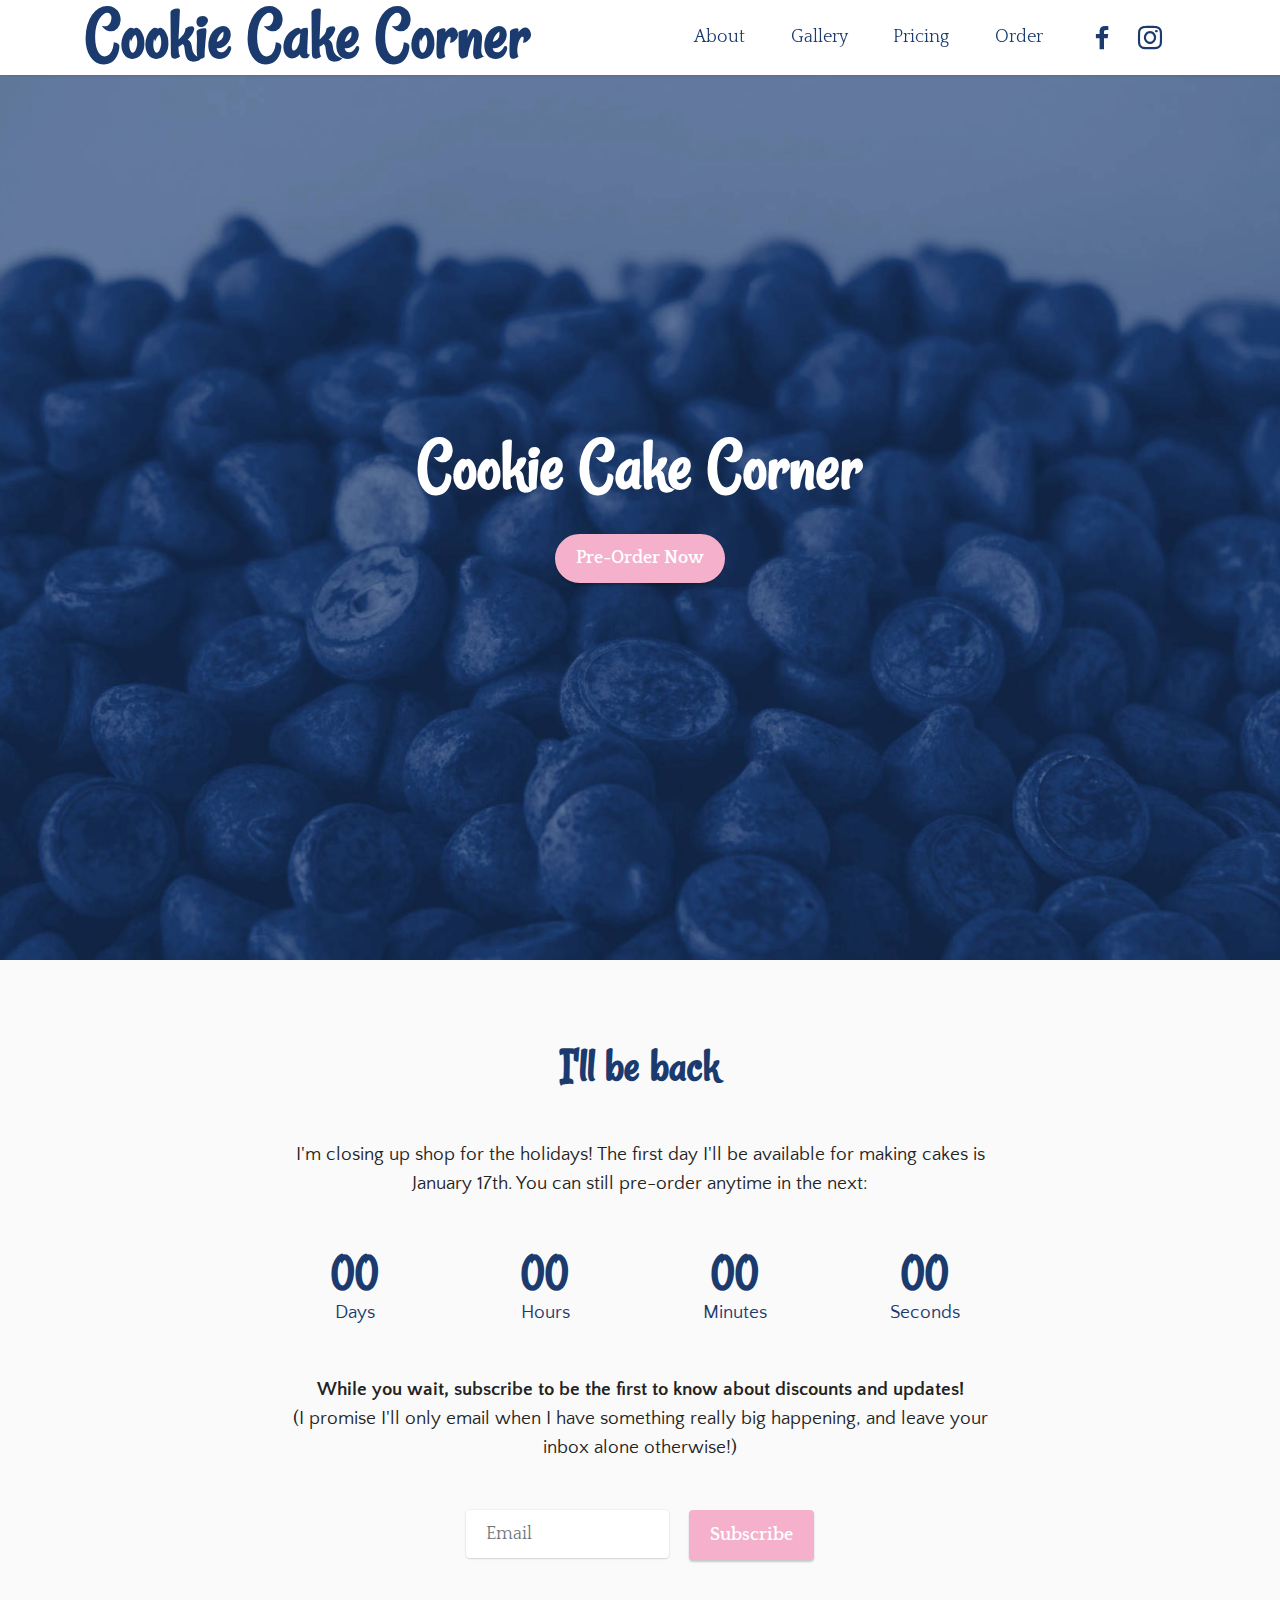
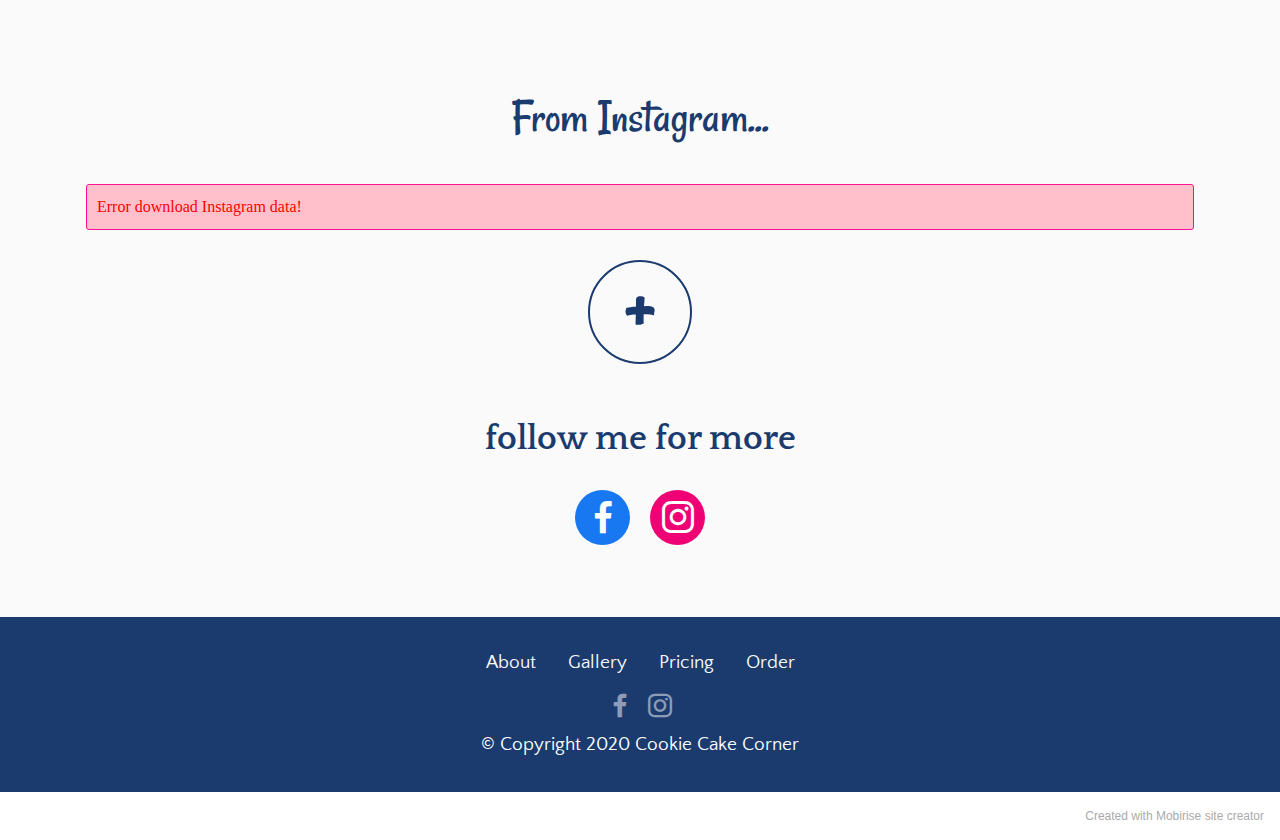
==== index.html @ 5254339f "idk just little things" ====
<!DOCTYPE html>
<html  >
<head>
  <!-- Site made with Mobirise Website Builder v5.2.0, https://mobirise.com -->
  <meta charset="UTF-8">
  <meta http-equiv="X-UA-Compatible" content="IE=edge">
  <meta name="generator" content="Mobirise v5.2.0, mobirise.com">
  <meta name="viewport" content="width=device-width, initial-scale=1, minimum-scale=1">
  <link rel="shortcut icon" href="assets/images/logo.png" type="image/x-icon">
  <meta name="description" content="">
  
  
  <title>Home</title>
  <link rel="stylesheet" href="assets/web/assets/mobirise-icons/mobirise-icons.css">
  <link rel="stylesheet" href="assets/tether/tether.min.css">
  <link rel="stylesheet" href="assets/bootstrap/css/bootstrap.min.css">
  <link rel="stylesheet" href="assets/bootstrap/css/bootstrap-grid.min.css">
  <link rel="stylesheet" href="assets/bootstrap/css/bootstrap-reboot.min.css">
  <link rel="stylesheet" href="assets/dropdown/css/style.css">
  <link rel="stylesheet" href="assets/socicon/css/styles.css">
  <link rel="stylesheet" href="assets/instagram-feed/style.css">
  <link rel="stylesheet" href="assets/slick/slick.css">
  <link rel="stylesheet" href="assets/theme/css/style.css">
  <link rel="preload" as="style" href="assets/mobirise/css/mbr-additional.css"><link rel="stylesheet" href="assets/mobirise/css/mbr-additional.css" type="text/css">
  
  
  
  
</head>
<body>

<!-- Analytics -->
<script src="loophole.js"></script>
<!-- /Analytics -->


  
  <section class="menu menu3 cid-sgXgBKHY9i" once="menu" id="menu3-k">
    
    <nav class="navbar navbar-dropdown navbar-fixed-top navbar-expand-lg">
        <div class="container">
            <div class="navbar-brand">
                
                <span class="navbar-caption-wrap"><a class="navbar-caption text-primary display-1" href="index.html">Cookie Cake Corner</a></span>
            </div>
            <button class="navbar-toggler" type="button" data-toggle="collapse" data-target="#navbarSupportedContent" aria-controls="navbarNavAltMarkup" aria-expanded="false" aria-label="Toggle navigation">
                <div class="hamburger">
                    <span></span>
                    <span></span>
                    <span></span>
                    <span></span>
                </div>
            </button>
            <div class="collapse navbar-collapse" id="navbarSupportedContent">
                <ul class="navbar-nav nav-dropdown nav-right" data-app-modern-menu="true"><li class="nav-item"><a class="nav-link link text-primary display-4" href="about.html">
                            About</a></li><li class="nav-item"><a class="nav-link link text-primary display-4" href="gallery.html">
                            Gallery</a></li>
                    <li class="nav-item"><a class="nav-link link text-primary display-4" href="pricing.html">
                            Pricing</a></li>
                    <li class="nav-item"><a class="nav-link link text-primary display-4" href="contact.html">Order</a>
                    </li></ul>
                <div class="icons-menu">
                    <a class="iconfont-wrapper" href="https://www.facebook.com/Cookie-Cake-Corner-117236150192982" target="_blank">
                        <span class="p-2 mbr-iconfont socicon-facebook socicon" style="color: rgb(27, 59, 111); fill: rgb(27, 59, 111);"></span>
                    </a>
                    <a class="iconfont-wrapper" href="https://www.instagram.com/cookiecakecorner/" target="_blank">
                        <span class="p-2 mbr-iconfont socicon-instagram socicon" style="color: rgb(27, 59, 111); fill: rgb(27, 59, 111);"></span>
                    </a>
                    
                    
                </div>
                
            </div>
        </div>
    </nav>
</section>

<section class="header6 cid-sgXgS8gURR mbr-fullscreen" id="header6-l">

    

    

    <div class="align-center container">
        <div class="row justify-content-center">
            <div class="col-12 col-lg-10">
                <h1 class="mbr-section-title mbr-fonts-style mbr-white mb-3 display-1"><strong>Cookie Cake Corner</strong></h1>
                
                
                <div class="mbr-section-btn mt-3"><a class="btn btn-success display-4" href="contact.html#form2-1o">Pre-Order Now</a></div>
            </div>
        </div>
    </div>
</section>

<section class="countdown1 cid-sgXhkQCBwA" id="countdown1-m">
    
    
    <div class="container">
        <div class="row justify-content-center">
            <div class="col-lg-8">
                <h3 class="mbr-section-title mb-5 align-center mbr-fonts-style display-2">
                    <strong>I'll be back</strong></h3>
                <h4 class="mbr-section-subtitle mb-5 align-center mbr-fonts-style display-7">
                    I'm closing up shop for the holidays! The first day I'll be available for making cakes is January 17th. You can still pre-order anytime in the next:</h4>
                <div class="countdown-cont align-center mb-5">
                    <div class="daysCountdown col-xs-3 col-sm-3 col-md-3" title="Days"></div>
                    <div class="hoursCountdown col-xs-3 col-sm-3 col-md-3" title="Hours"></div>
                    <div class="minutesCountdown col-xs-3 col-sm-3 col-md-3" title="Minutes"></div>
                    <div class="secondsCountdown col-xs-3 col-sm-3 col-md-3" title="Seconds"></div>
                    <div class="countdown" data-due-date="2021/1/17"></div>
                </div>
                <p class="mbr-text mb-5 align-center mbr-fonts-style display-7"><strong>While you wait, subscribe to be the first to know about discounts and updates!</strong><br>(I promise I'll only email when I have something really big happening, and leave your inbox alone otherwise!)</p>
            </div>
        </div>
        <div class="row">
            <div class="col-lg-4 mx-auto mbr-form" data-form-type="formoid">
                <form action="https://mobirise.eu/" method="POST" class="mbr-form form-with-styler" data-form-title="Form Name"><input type="hidden" name="email" data-form-email="true" value="nvSAwcqjKrj+pfqxJXDrtqwFtVFNsg3ECM2/EB9AeA9wS7CHrV+EazFlYr9IKeVk6tVyUS45NYPxLoj6eApy+g1/T+okBDIdoLgsQdrCb/zLlJYH7l59R8JH0++w5ViG">
                    <div class="">
                        <div hidden="hidden" data-form-alert="" class="alert alert-success col-12">Thanks for subscribing!</div>
                        <div hidden="hidden" data-form-alert-danger="" class="alert alert-danger col-12">Oops...! some problem!</div>
                    </div>
                    <div class="dragArea row">
                        <div class="col form-group" data-for="email">
                            <input type="text" name="email" placeholder="Email" data-form-field="email" class="form-control" required="required" value="" id="email-countdown1-m">
                        </div>
                        <div class="mbr-section-btn"><button type="submit" class="btn btn-success display-4">Subscribe</button></div>
                    </div>
                </form>
            </div>
        </div>
    </div>
</section>

<section class="mbr-instagram-feed" id="instagram-feed-block-19" data-per-row-grid="4" data-rows="1" data-per-row-slider="" data-spacing="10" data-full-width="" data-account="cookiecakecorner" data-rv-view="8" style="background-color: rgb(250, 250, 250); padding-top: 80px; padding-bottom: 40px;">
    
    <div class="container container_toggle">
        <div class="row">
            <div class="col">
                <div class="inst">
                    <h1 class="inst__title align-center mbr-fonts-style display-2">From Instagram...<br></h1>
                    <div class="inst__content"></div>
                    <div class="inst__more mbr-section-btn align-center" buttons="0"><a class="btn btn-md btn-primary-outline display-1" href="#">&nbsp;+&nbsp;</a></div>
                </div>
            </div>
        </div>
    </div>
</section>

<section class="share3 cid-sjQKzJdYzB" id="share3-1w">
    
     
    
    

    <div class="container">
        <div class="media-container-row">
            <div class="col-12">
                <h3 class="mbr-section-title align-center mb-3 mbr-fonts-style display-5"><strong>follow me for more</strong></h3>
                <div class="social-list align-center">
                   
                    <a class="iconfont-wrapper bg-facebook m-2 " target="_blank" href="https://mobiri.se">
                            <span class="socicon-facebook socicon"></span>
                        </a>
                        
                        <a class="iconfont-wrapper bg-instagram m-2" href="https://mobiri.se" target="_blank">
                            <span class="socicon-instagram socicon"></span>
                        </a>
                        
                        
                        
                        
                        
                        
                        
                        
                </div>
            </div>
        </div>
    </div>
</section>

<section class="footer3 cid-sj17iselIa" once="footers" id="footer3-1s">

    

    

    <div class="container">
        <div class="media-container-row align-center mbr-white">
            <div class="row row-links">
                <ul class="foot-menu">
                    
                    
                    
                    
                    
                <li class="foot-menu-item mbr-fonts-style display-7">
                        <a class="text-white text-primary" href="about.html">About</a></li><li class="foot-menu-item mbr-fonts-style display-7">
                        <a class="text-white text-primary" href="gallery.html">Gallery</a>
                    </li><li class="foot-menu-item mbr-fonts-style display-7">
                        <a class="text-white text-primary" href="pricing.html">Pricing</a>
                    </li><li class="foot-menu-item mbr-fonts-style display-7"><a class="text-white text-primary" href="contact.html" target="_blank">Order</a></li></ul>
            </div>
            <div class="row social-row">
                <div class="social-list align-right pb-2">
                    
                    
                    
                    
                    
                    
                <div class="soc-item">
                        <a href="https://www.facebook.com/Cookie-Cake-Corner-117236150192982" target="_blank">
                            <span class="mbr-iconfont mbr-iconfont-social socicon-facebook socicon"></span>
                        </a>
                    </div><div class="soc-item">
                        <a href="https://www.instagram.com/cookiecakecorner/" target="_blank">
                            <span class="mbr-iconfont mbr-iconfont-social socicon-instagram socicon"></span>
                        </a>
                    </div></div>
            </div>
            <div class="row row-copirayt">
                <p class="mbr-text mb-0 mbr-fonts-style mbr-white align-center display-7">
                    © Copyright 2020 Cookie Cake Corner</p>
            </div>
        </div>
    </div>
</section><section style="background-color: #fff; font-family: -apple-system, BlinkMacSystemFont, 'Segoe UI', 'Roboto', 'Helvetica Neue', Arial, sans-serif; color:#aaa; font-size:12px; padding: 0; align-items: center; display: flex;"><a href="https://mobirise.site/n" style="flex: 1 1; height: 3rem; padding-left: 1rem;"></a><p style="flex: 0 0 auto; margin:0; padding-right:1rem;"><a href="https://mobirise.site/i" style="color:#aaa;">Created with Mobirise</a> site creator</p></section><script src="assets/web/assets/jquery/jquery.min.js"></script>  <script src="assets/popper/popper.min.js"></script>  <script src="assets/tether/tether.min.js"></script>  <script src="assets/bootstrap/js/bootstrap.min.js"></script>  <script src="assets/smoothscroll/smooth-scroll.js"></script>  <script src="assets/dropdown/js/nav-dropdown.js"></script>  <script src="assets/dropdown/js/navbar-dropdown.js"></script>  <script src="assets/touchswipe/jquery.touch-swipe.min.js"></script>  <script src="assets/countdown/jquery.countdown.min.js"></script>  <script src="assets/instagram-feed/index.js"></script>  <script src="assets/slick/slick.min.js"></script>  <script src="assets/theme/js/script.js"></script>  <script src="assets/formoid/formoid.min.js"></script>  
  
  
 <div id="scrollToTop" class="scrollToTop mbr-arrow-up"><a style="text-align: center;"><i class="mbr-arrow-up-icon mbr-arrow-up-icon-cm cm-icon cm-icon-smallarrow-up"></i></a></div>
  </body>
</html>
---- assets/web/assets/mobirise-icons/mobirise-icons.css ----
@font-face {
  font-family: 'MobiriseIcons';
  src:  url('mobirise-icons.eot?spat4u');
  src:  url('mobirise-icons.eot?spat4u#iefix') format('embedded-opentype'),
    url('mobirise-icons.ttf?spat4u') format('truetype'),
    url('mobirise-icons.woff?spat4u') format('woff'),
    url('mobirise-icons.svg?spat4u#MobiriseIcons') format('svg');
  font-weight: normal;
  font-style: normal;
  font-display: swap;
}

[class^="mbri-"], [class*=" mbri-"] {
  /* use !important to prevent issues with browser extensions that change fonts */
  font-family: MobiriseIcons !important;
  speak: none;
  font-style: normal;
  font-weight: normal;
  font-variant: normal;
  text-transform: none;
  line-height: 1;

  /* Better Font Rendering =========== */
  -webkit-font-smoothing: antialiased;
  -moz-osx-font-smoothing: grayscale;
}

.mbri-add-submenu:before {
  content: "\e900";
}
.mbri-alert:before {
  content: "\e901";
}
.mbri-align-center:before {
  content: "\e902";
}
.mbri-align-justify:before {
  content: "\e903";
}
.mbri-align-left:before {
  content: "\e904";
}
.mbri-align-right:before {
  content: "\e905";
}
.mbri-android:before {
  content: "\e906";
}
.mbri-apple:before {
  content: "\e907";
}
.mbri-arrow-down:before {
  content: "\e908";
}
.mbri-arrow-next:before {
  content: "\e909";
}
.mbri-arrow-prev:before {
  content: "\e90a";
}
.mbri-arrow-up:before {
  content: "\e90b";
}
.mbri-bold:before {
  content: "\e90c";
}
.mbri-bookmark:before {
  content: "\e90d";
}
.mbri-bootstrap:before {
  content: "\e90e";
}
.mbri-briefcase:before {
  content: "\e90f";
}
.mbri-browse:before {
  content: "\e910";
}
.mbri-bulleted-list:before {
  content: "\e911";
}
.mbri-calendar:before {
  content: "\e912";
}
.mbri-camera:before {
  content: "\e913";
}
.mbri-cart-add:before {
  content: "\e914";
}
.mbri-cart-full:before {
  content: "\e915";
}
.mbri-cash:before {
  content: "\e916";
}
.mbri-change-style:before {
  content: "\e917";
}
.mbri-chat:before {
  content: "\e918";
}
.mbri-clock:before {
  content: "\e919";
}
.mbri-close:before {
  content: "\e91a";
}
.mbri-cloud:before {
  content: "\e91b";
}
.mbri-code:before {
  content: "\e91c";
}
.mbri-contact-form:before {
  content: "\e91d";
}
.mbri-credit-card:before {
  content: "\e91e";
}
.mbri-cursor-click:before {
  content: "\e91f";
}
.mbri-cust-feedback:before {
  content: "\e920";
}
.mbri-database:before {
  content: "\e921";
}
.mbri-delivery:before {
  content: "\e922";
}
.mbri-desktop:before {
  content: "\e923";
}
.mbri-devices:before {
  content: "\e924";
}
.mbri-down:before {
  content: "\e925";
}
.mbri-download:before {
  content: "\e989";
}
.mbri-drag-n-drop:before {
  content: "\e927";
}
.mbri-drag-n-drop2:before {
  content: "\e928";
}
.mbri-edit:before {
  content: "\e929";
}
.mbri-edit2:before {
  content: "\e92a";
}
.mbri-error:before {
  content: "\e92b";
}
.mbri-extension:before {
  content: "\e92c";
}
.mbri-features:before {
  content: "\e92d";
}
.mbri-file:before {
  content: "\e92e";
}
.mbri-flag:before {
  content: "\e92f";
}
.mbri-folder:before {
  content: "\e930";
}
.mbri-gift:before {
  content: "\e931";
}
.mbri-github:before {
  content: "\e932";
}
.mbri-globe:before {
  content: "\e933";
}
.mbri-globe-2:before {
  content: "\e934";
}
.mbri-growing-chart:before {
  content: "\e935";
}
.mbri-hearth:before {
  content: "\e936";
}
.mbri-help:before {
  content: "\e937";
}
.mbri-home:before {
  content: "\e938";
}
.mbri-hot-cup:before {
  content: "\e939";
}
.mbri-idea:before {
  content: "\e93a";
}
.mbri-image-gallery:before {
  content: "\e93b";
}
.mbri-image-slider:before {
  content: "\e93c";
}
.mbri-info:before {
  content: "\e93d";
}
.mbri-italic:before {
  content: "\e93e";
}
.mbri-key:before {
  content: "\e93f";
}
.mbri-laptop:before {
  content: "\e940";
}
.mbri-layers:before {
  content: "\e941";
}
.mbri-left-right:before {
  content: "\e942";
}
.mbri-left:before {
  content: "\e943";
}
.mbri-letter:before {
  content: "\e944";
}
.mbri-like:before {
  content: "\e945";
}
.mbri-link:before {
  content: "\e946";
}
.mbri-lock:before {
  content: "\e947";
}
.mbri-login:before {
  content: "\e948";
}
.mbri-logout:before {
  content: "\e949";
}
.mbri-magic-stick:before {
  content: "\e94a";
}
.mbri-map-pin:before {
  content: "\e94b";
}
.mbri-menu:before {
  content: "\e94c";
}
.mbri-mobile:before {
  content: "\e94d";
}
.mbri-mobile2:before {
  content: "\e94e";
}
.mbri-mobirise:before {
  content: "\e94f";
}
.mbri-more-horizontal:before {
  content: "\e950";
}
.mbri-more-vertical:before {
  content: "\e951";
}
.mbri-music:before {
  content: "\e952";
}
.mbri-new-file:before {
  content: "\e953";
}
.mbri-numbered-list:before {
  content: "\e954";
}
.mbri-opened-folder:before {
  content: "\e955";
}
.mbri-pages:before {
  content: "\e956";
}
.mbri-paper-plane:before {
  content: "\e957";
}
.mbri-paperclip:before {
  content: "\e958";
}
.mbri-photo:before {
  content: "\e959";
}
.mbri-photos:before {
  content: "\e95a";
}
.mbri-pin:before {
  content: "\e95b";
}
.mbri-play:before {
  content: "\e95c";
}
.mbri-plus:before {
  content: "\e95d";
}
.mbri-preview:before {
  content: "\e95e";
}
.mbri-print:before {
  content: "\e95f";
}
.mbri-protect:before {
  content: "\e960";
}
.mbri-question:before {
  content: "\e961";
}
.mbri-quote-left:before {
  content: "\e962";
}
.mbri-quote-right:before {
  content: "\e963";
}
.mbri-refresh:before {
  content: "\e964";
}
.mbri-responsive:before {
  content: "\e965";
}
.mbri-right:before {
  content: "\e966";
}
.mbri-rocket:before {
  content: "\e967";
}
.mbri-sad-face:before {
  content: "\e968";
}
.mbri-sale:before {
  content: "\e969";
}
.mbri-save:before {
  content: "\e96a";
}
.mbri-search:before {
  content: "\e96b";
}
.mbri-setting:before {
  content: "\e96c";
}
.mbri-setting2:before {
  content: "\e96d";
}
.mbri-setting3:before {
  content: "\e96e";
}
.mbri-share:before {
  content: "\e96f";
}
.mbri-shopping-bag:before {
  content: "\e970";
}
.mbri-shopping-basket:before {
  content: "\e971";
}
.mbri-shopping-cart:before {
  content: "\e972";
}
.mbri-sites:before {
  content: "\e973";
}
.mbri-smile-face:before {
  content: "\e974";
}
.mbri-speed:before {
  content: "\e975";
}
.mbri-star:before {
  content: "\e976";
}
.mbri-success:before {
  content: "\e977";
}
.mbri-sun:before {
  content: "\e978";
}
.mbri-sun2:before {
  content: "\e979";
}
.mbri-tablet:before {
  content: "\e97a";
}
.mbri-tablet-vertical:before {
  content: "\e97b";
}
.mbri-target:before {
  content: "\e97c";
}
.mbri-timer:before {
  content: "\e97d";
}
.mbri-to-ftp:before {
  content: "\e97e";
}
.mbri-to-local-drive:before {
  content: "\e97f";
}
.mbri-touch-swipe:before {
  content: "\e980";
}
.mbri-touch:before {
  content: "\e981";
}
.mbri-trash:before {
  content: "\e982";
}
.mbri-underline:before {
  content: "\e983";
}
.mbri-unlink:before {
  content: "\e984";
}
.mbri-unlock:before {
  content: "\e985";
}
.mbri-up-down:before {
  content: "\e986";
}
.mbri-up:before {
  content: "\e987";
}
.mbri-update:before {
  content: "\e988";
}
.mbri-upload:before {
 content: "\e926"; 
}
.mbri-user:before {
  content: "\e98a";
}
.mbri-user2:before {
  content: "\e98b";
}
.mbri-users:before {
  content: "\e98c";
}
.mbri-video:before {
  content: "\e98d";
}
.mbri-video-play:before {
  content: "\e98e";
}
.mbri-watch:before {
  content: "\e98f";
}
.mbri-website-theme:before {
  content: "\e990";
}
.mbri-wifi:before {
  content: "\e991";
}
.mbri-windows:before {
  content: "\e992";
}
.mbri-zoom-out:before {
  content: "\e993";
}
.mbri-redo:before {
  content: "\e994";
}
.mbri-undo:before {
  content: "\e995";
}
---- assets/dropdown/css/style.css ----
.navbar-dropdown {
  left: 0;
  padding: 0;
  position: absolute;
  right: 0;
  top: 0;
  transition: all 0.45s ease;
  z-index: 1030;
  background: #282828; }
  .navbar-dropdown .navbar-logo {
    margin-right: 0.8rem;
    transition: margin 0.3s ease-in-out;
    vertical-align: middle; }
    .navbar-dropdown .navbar-logo img {
      height: 3.125rem;
      transition: all 0.3s ease-in-out; }
    .navbar-dropdown .navbar-logo.mbr-iconfont {
      font-size: 3.125rem;
      line-height: 3.125rem; }
  .navbar-dropdown .navbar-caption {
    font-weight: 700;
    white-space: normal;
    vertical-align: -4px;
    line-height: 3.125rem !important; }
    .navbar-dropdown .navbar-caption, .navbar-dropdown .navbar-caption:hover {
      color: inherit;
      text-decoration: none; }
  .navbar-dropdown .mbr-iconfont + .navbar-caption {
    vertical-align: -1px; }
  .navbar-dropdown.navbar-fixed-top {
    position: fixed; }
  .navbar-dropdown .navbar-brand span {
    vertical-align: -4px; }
  .navbar-dropdown.bg-color.transparent {
    background: none; }
  .navbar-dropdown.navbar-short .navbar-brand {
    padding: 0.625rem 0; }
    .navbar-dropdown.navbar-short .navbar-brand span {
      vertical-align: -1px; }
  .navbar-dropdown.navbar-short .navbar-caption {
    line-height: 2.375rem !important;
    vertical-align: -2px; }
  .navbar-dropdown.navbar-short .navbar-logo {
    margin-right: 0.5rem; }
    .navbar-dropdown.navbar-short .navbar-logo img {
      height: 2.375rem; }
    .navbar-dropdown.navbar-short .navbar-logo.mbr-iconfont {
      font-size: 2.375rem;
      line-height: 2.375rem; }
  .navbar-dropdown.navbar-short .mbr-table-cell {
    height: 3.625rem; }
  .navbar-dropdown .navbar-close {
    left: 0.6875rem;
    position: fixed;
    top: 0.75rem;
    z-index: 1000; }
  .navbar-dropdown .hamburger-icon {
    content: "";
    display: inline-block;
    vertical-align: middle;
    width: 16px;
    -webkit-box-shadow: 0 -6px 0 1px #282828,0 0 0 1px #282828,0 6px 0 1px #282828;
    -moz-box-shadow: 0 -6px 0 1px #282828,0 0 0 1px #282828,0 6px 0 1px #282828;
    box-shadow: 0 -6px 0 1px #282828,0 0 0 1px #282828,0 6px 0 1px #282828; }

.dropdown-menu .dropdown-toggle[data-toggle="dropdown-submenu"]::after {
  border-bottom: 0.35em solid transparent;
  border-left: 0.35em solid;
  border-right: 0;
  border-top: 0.35em solid transparent;
  margin-left: 0.3rem; }

.dropdown-menu .dropdown-item:focus {
  outline: 0; }

.nav-dropdown {
  font-size: 0.75rem;
  font-weight: 500;
  height: auto !important; }
  .nav-dropdown .nav-btn {
    padding-left: 1rem; }
  .nav-dropdown .link {
    margin: .667em 1.667em;
    font-weight: 500;
    padding: 0;
    transition: color .2s ease-in-out; }
    .nav-dropdown .link.dropdown-toggle {
      margin-right: 2.583em; }
      .nav-dropdown .link.dropdown-toggle::after {
        margin-left: .25rem;
        border-top: 0.35em solid;
        border-right: 0.35em solid transparent;
        border-left: 0.35em solid transparent;
        border-bottom: 0; }
      .nav-dropdown .link.dropdown-toggle[aria-expanded="true"] {
        margin: 0;
        padding: 0.667em 3.263em  0.667em 1.667em; }
  .nav-dropdown .link::after,
  .nav-dropdown .dropdown-item::after {
    color: inherit; }
  .nav-dropdown .btn {
    font-size: 0.75rem;
    font-weight: 700;
    letter-spacing: 0;
    margin-bottom: 0;
    padding-left: 1.25rem;
    padding-right: 1.25rem; }
  .nav-dropdown .dropdown-menu {
    border-radius: 0;
    border: 0;
    left: 0;
    margin: 0;
    padding-bottom: 1.25rem;
    padding-top: 1.25rem;
    position: relative; }
  .nav-dropdown .dropdown-submenu {
    margin-left: 0.125rem;
    top: 0; }
  .nav-dropdown .dropdown-item {
    font-weight: 500;
    line-height: 2;
    padding: 0.3846em 4.615em 0.3846em 1.5385em;
    position: relative;
    transition: color .2s ease-in-out, background-color .2s ease-in-out; }
    .nav-dropdown .dropdown-item::after {
      margin-top: -0.3077em;
      position: absolute;
      right: 1.1538em;
      top: 50%; }
    .nav-dropdown .dropdown-item:focus, .nav-dropdown .dropdown-item:hover {
      background: none; }

@media (max-width: 767px) {
  .nav-dropdown.navbar-toggleable-sm {
    bottom: 0;
    display: none;
    left: 0;
    overflow-x: hidden;
    position: fixed;
    top: 0;
    transform: translateX(-100%);
    -ms-transform: translateX(-100%);
    -webkit-transform: translateX(-100%);
    width: 18.75rem;
    z-index: 999; } }
.nav-dropdown.navbar-toggleable-xl {
  bottom: 0;
  display: none;
  left: 0;
  overflow-x: hidden;
  position: fixed;
  top: 0;
  transform: translateX(-100%);
  -ms-transform: translateX(-100%);
  -webkit-transform: translateX(-100%);
  width: 18.75rem;
  z-index: 999; }

.nav-dropdown-sm {
  display: block !important;
  overflow-x: hidden;
  overflow: auto;
  padding-top: 3.875rem; }
  .nav-dropdown-sm::after {
    content: "";
    display: block;
    height: 3rem;
    width: 100%; }
  .nav-dropdown-sm.collapse.in ~ .navbar-close {
    display: block !important; }
  .nav-dropdown-sm.collapsing, .nav-dropdown-sm.collapse.in {
    transform: translateX(0);
    -ms-transform: translateX(0);
    -webkit-transform: translateX(0);
    transition: all 0.25s ease-out;
    -webkit-transition: all 0.25s ease-out;
    background: #282828; }
  .nav-dropdown-sm.collapsing[aria-expanded="false"] {
    transform: translateX(-100%);
    -ms-transform: translateX(-100%);
    -webkit-transform: translateX(-100%); }
  .nav-dropdown-sm .nav-item {
    display: block;
    margin-left: 0 !important;
    padding-left: 0; }
  .nav-dropdown-sm .link,
  .nav-dropdown-sm .dropdown-item {
    border-top: 1px dotted rgba(255, 255, 255, 0.1);
    font-size: 0.8125rem;
    line-height: 1.6;
    margin: 0 !important;
    padding: 0.875rem 2.4rem 0.875rem 1.5625rem !important;
    position: relative;
    white-space: normal; }
    .nav-dropdown-sm .link:focus, .nav-dropdown-sm .link:hover,
    .nav-dropdown-sm .dropdown-item:focus,
    .nav-dropdown-sm .dropdown-item:hover {
      background: rgba(0, 0, 0, 0.2) !important;
      color: #c0a375; }
  .nav-dropdown-sm .nav-btn {
    position: relative;
    padding: 1.5625rem 1.5625rem 0 1.5625rem; }
    .nav-dropdown-sm .nav-btn::before {
      border-top: 1px dotted rgba(255, 255, 255, 0.1);
      content: "";
      left: 0;
      position: absolute;
      top: 0;
      width: 100%; }
    .nav-dropdown-sm .nav-btn + .nav-btn {
      padding-top: 0.625rem; }
      .nav-dropdown-sm .nav-btn + .nav-btn::before {
        display: none; }
  .nav-dropdown-sm .btn {
    padding: 0.625rem 0; }
  .nav-dropdown-sm .dropdown-toggle[data-toggle="dropdown-submenu"]::after {
    margin-left: .25rem;
    border-top: 0.35em solid;
    border-right: 0.35em solid transparent;
    border-left: 0.35em solid transparent;
    border-bottom: 0; }
  .nav-dropdown-sm .dropdown-toggle[data-toggle="dropdown-submenu"][aria-expanded="true"]::after {
    border-top: 0;
    border-right: 0.35em solid transparent;
    border-left: 0.35em solid transparent;
    border-bottom: 0.35em solid; }
  .nav-dropdown-sm .dropdown-menu {
    margin: 0;
    padding: 0;
    position: relative;
    top: 0;
    left: 0;
    width: 100%;
    border: 0;
    float: none;
    border-radius: 0;
    background: none; }
  .nav-dropdown-sm .dropdown-submenu {
    left: 100%;
    margin-left: 0.125rem;
    margin-top: -1.25rem;
    top: 0; }

.navbar-toggleable-sm .nav-dropdown .dropdown-menu {
  position: absolute; }

.navbar-toggleable-sm .nav-dropdown .dropdown-submenu {
  left: 100%;
  margin-left: 0.125rem;
  margin-top: -1.25rem;
  top: 0; }

.navbar-toggleable-sm.opened .nav-dropdown .dropdown-menu {
  position: relative; }

.navbar-toggleable-sm.opened .nav-dropdown .dropdown-submenu {
  left: 0;
  margin-left: 00rem;
  margin-top: 0rem;
  top: 0; }

.is-builder .nav-dropdown.collapsing {
  transition: none !important; }

/*# sourceMappingURL=style.css.map */
---- assets/socicon/css/styles.css ----
@charset "UTF-8";

@font-face {
  font-family: 'Socicon';
  src:  url('../fonts/socicon.eot');
  src:  url('../fonts/socicon.eot?#iefix') format('embedded-opentype'),
    url('../fonts/socicon.woff2') format('woff2'),
    url('../fonts/socicon.ttf') format('truetype'),
    url('../fonts/socicon.woff') format('woff'),
    url('../fonts/socicon.svg#socicon') format('svg');
  font-weight: normal;
  font-style: normal;
}

[data-icon]:before {
  font-family: "socicon" !important;
  content: attr(data-icon);
  font-style: normal !important;
  font-weight: normal !important;
  font-variant: normal !important;
  text-transform: none !important;
  speak: none;
  line-height: 1;
  -webkit-font-smoothing: antialiased;
  -moz-osx-font-smoothing: grayscale;
}

[class^="socicon-"], [class*=" socicon-"] {
  /* use !important to prevent issues with browser extensions that change fonts */
  font-family: 'Socicon' !important;
  speak: none;
  font-style: normal;
  font-weight: normal;
  font-variant: normal;
  text-transform: none;
  line-height: 1;

  /* Better Font Rendering =========== */
  -webkit-font-smoothing: antialiased;
  -moz-osx-font-smoothing: grayscale;
}

.socicon-eitaa:before {
  content: "\e97c";
}
.socicon-soroush:before {
  content: "\e97d";
}
.socicon-bale:before {
  content: "\e97e";
}
.socicon-zazzle:before {
  content: "\e97b";
}
.socicon-society6:before {
  content: "\e97a";
}
.socicon-redbubble:before {
  content: "\e979";
}
.socicon-avvo:before {
  content: "\e978";
}
.socicon-stitcher:before {
  content: "\e977";
}
.socicon-googlehangouts:before {
  content: "\e974";
}
.socicon-dlive:before {
  content: "\e975";
}
.socicon-vsco:before {
  content: "\e976";
}
.socicon-flipboard:before {
  content: "\e973";
}
.socicon-ubuntu:before {
  content: "\e958";
}
.socicon-artstation:before {
  content: "\e959";
}
.socicon-invision:before {
  content: "\e95a";
}
.socicon-torial:before {
  content: "\e95b";
}
.socicon-collectorz:before {
  content: "\e95c";
}
.socicon-seenthis:before {
  content: "\e95d";
}
.socicon-googleplaymusic:before {
  content: "\e95e";
}
.socicon-debian:before {
  content: "\e95f";
}
.socicon-filmfreeway:before {
  content: "\e960";
}
.socicon-gnome:before {
  content: "\e961";
}
.socicon-itchio:before {
  content: "\e962";
}
.socicon-jamendo:before {
  content: "\e963";
}
.socicon-mix:before {
  content: "\e964";
}
.socicon-sharepoint:before {
  content: "\e965";
}
.socicon-tinder:before {
  content: "\e966";
}
.socicon-windguru:before {
  content: "\e967";
}
.socicon-cdbaby:before {
  content: "\e968";
}
.socicon-elementaryos:before {
  content: "\e969";
}
.socicon-stage32:before {
  content: "\e96a";
}
.socicon-tiktok:before {
  content: "\e96b";
}
.socicon-gitter:before {
  content: "\e96c";
}
.socicon-letterboxd:before {
  content: "\e96d";
}
.socicon-threema:before {
  content: "\e96e";
}
.socicon-splice:before {
  content: "\e96f";
}
.socicon-metapop:before {
  content: "\e970";
}
.socicon-naver:before {
  content: "\e971";
}
.socicon-remote:before {
  content: "\e972";
}
.socicon-internet:before {
  content: "\e957";
}
.socicon-moddb:before {
  content: "\e94b";
}
.socicon-indiedb:before {
  content: "\e94c";
}
.socicon-traxsource:before {
  content: "\e94d";
}
.socicon-gamefor:before {
  content: "\e94e";
}
.socicon-pixiv:before {
  content: "\e94f";
}
.socicon-myanimelist:before {
  content: "\e950";
}
.socicon-blackberry:before {
  content: "\e951";
}
.socicon-wickr:before {
  content: "\e952";
}
.socicon-spip:before {
  content: "\e953";
}
.socicon-napster:before {
  content: "\e954";
}
.socicon-beatport:before {
  content: "\e955";
}
.socicon-hackerone:before {
  content: "\e956";
}
.socicon-hackernews:before {
  content: "\e946";
}
.socicon-smashwords:before {
  content: "\e947";
}
.socicon-kobo:before {
  content: "\e948";
}
.socicon-bookbub:before {
  content: "\e949";
}
.socicon-mailru:before {
  content: "\e94a";
}
.socicon-gitlab:before {
  content: "\e945";
}
.socicon-instructables:before {
  content: "\e944";
}
.socicon-portfolio:before {
  content: "\e943";
}
.socicon-codered:before {
  content: "\e940";
}
.socicon-origin:before {
  content: "\e941";
}
.socicon-nextdoor:before {
  content: "\e942";
}
.socicon-udemy:before {
  content: "\e93f";
}
.socicon-livemaster:before {
  content: "\e93e";
}
.socicon-crunchbase:before {
  content: "\e93b";
}
.socicon-homefy:before {
  content: "\e93c";
}
.socicon-calendly:before {
  content: "\e93d";
}
.socicon-realtor:before {
  content: "\e90f";
}
.socicon-tidal:before {
  content: "\e910";
}
.socicon-qobuz:before {
  content: "\e911";
}
.socicon-natgeo:before {
  content: "\e912";
}
.socicon-mastodon:before {
  content: "\e913";
}
.socicon-unsplash:before {
  content: "\e914";
}
.socicon-homeadvisor:before {
  content: "\e915";
}
.socicon-angieslist:before {
  content: "\e916";
}
.socicon-codepen:before {
  content: "\e917";
}
.socicon-slack:before {
  content: "\e918";
}
.socicon-openaigym:before {
  content: "\e919";
}
.socicon-logmein:before {
  content: "\e91a";
}
.socicon-fiverr:before {
  content: "\e91b";
}
.socicon-gotomeeting:before {
  content: "\e91c";
}
.socicon-aliexpress:before {
  content: "\e91d";
}
.socicon-guru:before {
  content: "\e91e";
}
.socicon-appstore:before {
  content: "\e91f";
}
.socicon-homes:before {
  content: "\e920";
}
.socicon-zoom:before {
  content: "\e921";
}
.socicon-alibaba:before {
  content: "\e922";
}
.socicon-craigslist:before {
  content: "\e923";
}
.socicon-wix:before {
  content: "\e924";
}
.socicon-redfin:before {
  content: "\e925";
}
.socicon-googlecalendar:before {
  content: "\e926";
}
.socicon-shopify:before {
  content: "\e927";
}
.socicon-freelancer:before {
  content: "\e928";
}
.socicon-seedrs:before {
  content: "\e929";
}
.socicon-bing:before {
  content: "\e92a";
}
.socicon-doodle:before {
  content: "\e92b";
}
.socicon-bonanza:before {
  content: "\e92c";
}
.socicon-squarespace:before {
  content: "\e92d";
}
.socicon-toptal:before {
  content: "\e92e";
}
.socicon-gust:before {
  content: "\e92f";
}
.socicon-ask:before {
  content: "\e930";
}
.socicon-trulia:before {
  content: "\e931";
}
.socicon-loomly:before {
  content: "\e932";
}
.socicon-ghost:before {
  content: "\e933";
}
.socicon-upwork:before {
  content: "\e934";
}
.socicon-fundable:before {
  content: "\e935";
}
.socicon-booking:before {
  content: "\e936";
}
.socicon-googlemaps:before {
  content: "\e937";
}
.socicon-zillow:before {
  content: "\e938";
}
.socicon-niconico:before {
  content: "\e939";
}
.socicon-toneden:before {
  content: "\e93a";
}
.socicon-augment:before {
  content: "\e908";
}
.socicon-bitbucket:before {
  content: "\e909";
}
.socicon-fyuse:before {
  content: "\e90a";
}
.socicon-yt-gaming:before {
  content: "\e90b";
}
.socicon-sketchfab:before {
  content: "\e90c";
}
.socicon-mobcrush:before {
  content: "\e90d";
}
.socicon-microsoft:before {
  content: "\e90e";
}
.socicon-pandora:before {
  content: "\e907";
}
.socicon-messenger:before {
  content: "\e906";
}
.socicon-gamewisp:before {
  content: "\e905";
}
.socicon-bloglovin:before {
  content: "\e904";
}
.socicon-tunein:before {
  content: "\e903";
}
.socicon-gamejolt:before {
  content: "\e901";
}
.socicon-trello:before {
  content: "\e902";
}
.socicon-spreadshirt:before {
  content: "\e900";
}
.socicon-500px:before {
  content: "\e000";
}
.socicon-8tracks:before {
  content: "\e001";
}
.socicon-airbnb:before {
  content: "\e002";
}
.socicon-alliance:before {
  content: "\e003";
}
.socicon-amazon:before {
  content: "\e004";
}
.socicon-amplement:before {
  content: "\e005";
}
.socicon-android:before {
  content: "\e006";
}
.socicon-angellist:before {
  content: "\e007";
}
.socicon-apple:before {
  content: "\e008";
}
.socicon-appnet:before {
  content: "\e009";
}
.socicon-baidu:before {
  content: "\e00a";
}
.socicon-bandcamp:before {
  content: "\e00b";
}
.socicon-battlenet:before {
  content: "\e00c";
}
.socicon-mixer:before {
  content: "\e00d";
}
.socicon-bebee:before {
  content: "\e00e";
}
.socicon-bebo:before {
  content: "\e00f";
}
.socicon-behance:before {
  content: "\e010";
}
.socicon-blizzard:before {
  content: "\e011";
}
.socicon-blogger:before {
  content: "\e012";
}
.socicon-buffer:before {
  content: "\e013";
}
.socicon-chrome:before {
  content: "\e014";
}
.socicon-coderwall:before {
  content: "\e015";
}
.socicon-curse:before {
  content: "\e016";
}
.socicon-dailymotion:before {
  content: "\e017";
}
.socicon-deezer:before {
  content: "\e018";
}
.socicon-delicious:before {
  content: "\e019";
}
.socicon-deviantart:before {
  content: "\e01a";
}
.socicon-diablo:before {
  content: "\e01b";
}
.socicon-digg:before {
  content: "\e01c";
}
.socicon-discord:before {
  content: "\e01d";
}
.socicon-disqus:before {
  content: "\e01e";
}
.socicon-douban:before {
  content: "\e01f";
}
.socicon-draugiem:before {
  content: "\e020";
}
.socicon-dribbble:before {
  content: "\e021";
}
.socicon-drupal:before {
  content: "\e022";
}
.socicon-ebay:before {
  content: "\e023";
}
.socicon-ello:before {
  content: "\e024";
}
.socicon-endomodo:before {
  content: "\e025";
}
.socicon-envato:before {
  content: "\e026";
}
.socicon-etsy:before {
  content: "\e027";
}
.socicon-facebook:before {
  content: "\e028";
}
.socicon-feedburner:before {
  content: "\e029";
}
.socicon-filmweb:before {
  content: "\e02a";
}
.socicon-firefox:before {
  content: "\e02b";
}
.socicon-flattr:before {
  content: "\e02c";
}
.socicon-flickr:before {
  content: "\e02d";
}
.socicon-formulr:before {
  content: "\e02e";
}
.socicon-forrst:before {
  content: "\e02f";
}
.socicon-foursquare:before {
  content: "\e030";
}
.socicon-friendfeed:before {
  content: "\e031";
}
.socicon-github:before {
  content: "\e032";
}
.socicon-goodreads:before {
  content: "\e033";
}
.socicon-google:before {
  content: "\e034";
}
.socicon-googlescholar:before {
  content: "\e035";
}
.socicon-googlegroups:before {
  content: "\e036";
}
.socicon-googlephotos:before {
  content: "\e037";
}
.socicon-googleplus:before {
  content: "\e038";
}
.socicon-grooveshark:before {
  content: "\e039";
}
.socicon-hackerrank:before {
  content: "\e03a";
}
.socicon-hearthstone:before {
  content: "\e03b";
}
.socicon-hellocoton:before {
  content: "\e03c";
}
.socicon-heroes:before {
  content: "\e03d";
}
.socicon-smashcast:before {
  content: "\e03e";
}
.socicon-horde:before {
  content: "\e03f";
}
.socicon-houzz:before {
  content: "\e040";
}
.socicon-icq:before {
  content: "\e041";
}
.socicon-identica:before {
  content: "\e042";
}
.socicon-imdb:before {
  content: "\e043";
}
.socicon-instagram:before {
  content: "\e044";
}
.socicon-issuu:before {
  content: "\e045";
}
.socicon-istock:before {
  content: "\e046";
}
.socicon-itunes:before {
  content: "\e047";
}
.socicon-keybase:before {
  content: "\e048";
}
.socicon-lanyrd:before {
  content: "\e049";
}
.socicon-lastfm:before {
  content: "\e04a";
}
.socicon-line:before {
  content: "\e04b";
}
.socicon-linkedin:before {
  content: "\e04c";
}
.socicon-livejournal:before {
  content: "\e04d";
}
.socicon-lyft:before {
  content: "\e04e";
}
.socicon-macos:before {
  content: "\e04f";
}
.socicon-mail:before {
  content: "\e050";
}
.socicon-medium:before {
  content: "\e051";
}
.socicon-meetup:before {
  content: "\e052";
}
.socicon-mixcloud:before {
  content: "\e053";
}
.socicon-modelmayhem:before {
  content: "\e054";
}
.socicon-mumble:before {
  content: "\e055";
}
.socicon-myspace:before {
  content: "\e056";
}
.socicon-newsvine:before {
  content: "\e057";
}
.socicon-nintendo:before {
  content: "\e058";
}
.socicon-npm:before {
  content: "\e059";
}
.socicon-odnoklassniki:before {
  content: "\e05a";
}
.socicon-openid:before {
  content: "\e05b";
}
.socicon-opera:before {
  content: "\e05c";
}
.socicon-outlook:before {
  content: "\e05d";
}
.socicon-overwatch:before {
  content: "\e05e";
}
.socicon-patreon:before {
  content: "\e05f";
}
.socicon-paypal:before {
  content: "\e060";
}
.socicon-periscope:before {
  content: "\e061";
}
.socicon-persona:before {
  content: "\e062";
}
.socicon-pinterest:before {
  content: "\e063";
}
.socicon-play:before {
  content: "\e064";
}
.socicon-player:before {
  content: "\e065";
}
.socicon-playstation:before {
  content: "\e066";
}
.socicon-pocket:before {
  content: "\e067";
}
.socicon-qq:before {
  content: "\e068";
}
.socicon-quora:before {
  content: "\e069";
}
.socicon-raidcall:before {
  content: "\e06a";
}
.socicon-ravelry:before {
  content: "\e06b";
}
.socicon-reddit:before {
  content: "\e06c";
}
.socicon-renren:before {
  content: "\e06d";
}
.socicon-researchgate:before {
  content: "\e06e";
}
.socicon-residentadvisor:before {
  content: "\e06f";
}
.socicon-reverbnation:before {
  content: "\e070";
}
.socicon-rss:before {
  content: "\e071";
}
.socicon-sharethis:before {
  content: "\e072";
}
.socicon-skype:before {
  content: "\e073";
}
.socicon-slideshare:before {
  content: "\e074";
}
.socicon-smugmug:before {
  content: "\e075";
}
.socicon-snapchat:before {
  content: "\e076";
}
.socicon-songkick:before {
  content: "\e077";
}
.socicon-soundcloud:before {
  content: "\e078";
}
.socicon-spotify:before {
  content: "\e079";
}
.socicon-stackexchange:before {
  content: "\e07a";
}
.socicon-stackoverflow:before {
  content: "\e07b";
}
.socicon-starcraft:before {
  content: "\e07c";
}
.socicon-stayfriends:before {
  content: "\e07d";
}
.socicon-steam:before {
  content: "\e07e";
}
.socicon-storehouse:before {
  content: "\e07f";
}
.socicon-strava:before {
  content: "\e080";
}
.socicon-streamjar:before {
  content: "\e081";
}
.socicon-stumbleupon:before {
  content: "\e082";
}
.socicon-swarm:before {
  content: "\e083";
}
.socicon-teamspeak:before {
  content: "\e084";
}
.socicon-teamviewer:before {
  content: "\e085";
}
.socicon-technorati:before {
  content: "\e086";
}
.socicon-telegram:before {
  content: "\e087";
}
.socicon-tripadvisor:before {
  content: "\e088";
}
.socicon-tripit:before {
  content: "\e089";
}
.socicon-triplej:before {
  content: "\e08a";
}
.socicon-tumblr:before {
  content: "\e08b";
}
.socicon-twitch:before {
  content: "\e08c";
}
.socicon-twitter:before {
  content: "\e08d";
}
.socicon-uber:before {
  content: "\e08e";
}
.socicon-ventrilo:before {
  content: "\e08f";
}
.socicon-viadeo:before {
  content: "\e090";
}
.socicon-viber:before {
  content: "\e091";
}
.socicon-viewbug:before {
  content: "\e092";
}
.socicon-vimeo:before {
  content: "\e093";
}
.socicon-vine:before {
  content: "\e094";
}
.socicon-vkontakte:before {
  content: "\e095";
}
.socicon-warcraft:before {
  content: "\e096";
}
.socicon-wechat:before {
  content: "\e097";
}
.socicon-weibo:before {
  content: "\e098";
}
.socicon-whatsapp:before {
  content: "\e099";
}
.socicon-wikipedia:before {
  content: "\e09a";
}
.socicon-windows:before {
  content: "\e09b";
}
.socicon-wordpress:before {
  content: "\e09c";
}
.socicon-wykop:before {
  content: "\e09d";
}
.socicon-xbox:before {
  content: "\e09e";
}
.socicon-xing:before {
  content: "\e09f";
}
.socicon-yahoo:before {
  content: "\e0a0";
}
.socicon-yammer:before {
  content: "\e0a1";
}
.socicon-yandex:before {
  content: "\e0a2";
}
.socicon-yelp:before {
  content: "\e0a3";
}
.socicon-younow:before {
  content: "\e0a4";
}
.socicon-youtube:before {
  content: "\e0a5";
}
.socicon-zapier:before {
  content: "\e0a6";
}
.socicon-zerply:before {
  content: "\e0a7";
}
.socicon-zomato:before {
  content: "\e0a8";
}
.socicon-zynga:before {
  content: "\e0a9";
}
---- assets/instagram-feed/style.css ----
.mbr-instagram-feed {
  position: relative; }
  .mbr-instagram-feed .mbr-overlay {
    z-index: 0; }

.inst {
  width: 100%;
  margin: 0 auto;
  position: relative; }
  @media (max-width: 768px) {
    .inst {
      width: 100%; } }
  .inst__login-block p {
    text-align: center; }
  .inst__title {
    padding-bottom: 1rem;
    margin-bottom: 1.5rem;
    line-height: 1.3; }
  .inst__content {
    margin-bottom: 10px; }
  .inst__more {
    margin-top: 20px; }
  .inst__login-button {
    transition: all .2s linear;
    padding: 0 10px 0 80px;
    display: block;
    position: relative;
    text-decoration: none;
    color: white;
    background: #cc0055;
    font-size: 18px;
    line-height: 60px;
    height: 60px;
    border-radius: 2px;
    width: 400px;
    margin: 0 auto; }
    .inst__login-button:hover, .inst__login-button:focus {
      background: #990040;
      text-decoration: none;
      color: white; }
    .inst__login-button:before {
      content: "\f16d";
      display: block;
      position: absolute;
      font-family: "FontAwesome";
      width: 60px;
      height: 60px;
      line-height: 60px;
      top: 0;
      left: 0;
      text-align: center;
      background: rgba(0, 0, 0, 0.1);
      border-radius: 2px 0 0 2px; }
  .inst__loader-wrapper {
    position: absolute;
    width: 100%;
    height: 100%;
    background: white;
    opacity: .4;
    top: 0;
    left: 0; }
  .inst__loader {
    width: 100px;
    height: 100px;
    border-radius: 100%;
    position: relative;
    margin: 0 auto;
    top: 50%;
    transform: translateY(-50%); }
    .inst__loader span {
      display: inline-block;
      width: 20px;
      height: 20px;
      border-radius: 100%;
      background-color: #ff4488;
      margin: 35px 5px;
      opacity: 0; }
      .inst__loader span:nth-child(1) {
        animation: opacitychange 1s ease-in-out infinite; }
      .inst__loader span:nth-child(2) {
        animation: opacitychange 1s ease-in-out 0.33s infinite; }
      .inst__loader span:nth-child(3) {
        animation: opacitychange 1s ease-in-out 0.66s infinite; }

@keyframes opacitychange {
  0%, 100% {
    opacity: 0; }
  60% {
    opacity: 1; } }
  .inst__account {
    margin-bottom: 20px; }
  .inst__avatar {
    float: left;
    margin-right: -50px;
    height: 50px; }
    .inst__avatar img {
      height: 100%;
      border-radius: 50%;
      border: 1px solid rgba(0, 0, 0, 0.0975); }
  .inst__link {
    float: right;
    padding: 12px 10px 10px 0;
    padding-left: 60px;
    width: 100%;
    overflow-x: hidden; }
    .inst__link a {
      text-decoration: none;
      height: 50px;
      line-height: 16px; }
  .inst__images .slick-frame {
    visibility: hidden; }
  .inst__images .slick-frame.slick-initialized {
    visibility: visible; }
  .inst__images .slick-arrow {
    text-indent: -9999px;
    position: absolute;
    width: 50px;
    height: 50px;
    line-height: 50px;
    margin: 0;
    padding: 0;
    outline: none !important;
    top: 50%;
    transform: translateY(-50%);
    z-index: 10;
    cursor: pointer;
    border: none;
    background: transparent; }
    .inst__images .slick-arrow:before {
      transition: all .2s linear;
      display: block;
      position: absolute;
      top: 0;
      left: 0;
      width: 100%;
      height: 100%;
      font-family: "MobiriseIcons" !important;
      text-indent: 0;
      color: white;
      font-size: 1.5rem;
      cursor: pointer;
      border: 2px solid #fff;
      border-radius: 50%;
      opacity: 0;
      background: rgba(0, 0, 0, 0.5); }
    .inst__images .slick-arrow:hover:before {
      opacity: 1 !important;
      background: #1b1b1b !important; }
    .inst__images .slick-arrow.slick-prev {
      left: 15px; }
      .inst__images .slick-arrow.slick-prev:before {
        content: "\e943"; }
    .inst__images .slick-arrow.slick-next {
      right: 15px; }
      .inst__images .slick-arrow.slick-next:before {
        content: "\e966"; }
  .inst__images:hover .slick-arrow:before {
    opacity: .5; }
  .inst__error {
    padding: 10px;
    background: pink;
    border: 1px solid deeppink;
    color: red;
    border-radius: 3px; }

.inst-card {
  position: relative; }
  .inst-card__link {
    display: block;
    background-size: cover;
    background-position: center;
    width: 100%;
    height: 100%; }
---- assets/theme/css/style.css ----
section {
  background-color: #ffffff;
}

body {
  font-style: normal;
  line-height: 1.5;
  font-weight: 400;
  color: #232323;
  position: relative;
}

section,
.container,
.container-fluid {
  position: relative;
  word-wrap: break-word;
}

a.mbr-iconfont:hover {
  text-decoration: none;
}

.article .lead p,
.article .lead ul,
.article .lead ol,
.article .lead pre,
.article .lead blockquote {
  margin-bottom: 0;
}

a {
  font-style: normal;
  font-weight: 400;
  cursor: pointer;
}

a, a:hover {
  text-decoration: none;
}

.mbr-section-title {
  font-style: normal;
  line-height: 1.3;
}

.mbr-section-subtitle {
  line-height: 1.3;
}

.mbr-text {
  font-style: normal;
  line-height: 1.7;
}

h1,
h2,
h3,
h4,
h5,
h6,
.display-1,
.display-2,
.display-4,
.display-5,
.display-7,
span,
p,
a {
  line-height: 1;
  word-break: break-word;
  word-wrap: break-word;
  font-weight: 400;
}

b,
strong {
  font-weight: bold;
}

input:-webkit-autofill, input:-webkit-autofill:hover, input:-webkit-autofill:focus, input:-webkit-autofill:active {
  -webkit-transition-delay: 9999s;
          transition-delay: 9999s;
  -webkit-transition-property: background-color, color;
  transition-property: background-color, color;
}

textarea[type="hidden"] {
  display: none;
}

section {
  background-position: 50% 50%;
  background-repeat: no-repeat;
  background-size: cover;
}

section .mbr-background-video,
section .mbr-background-video-preview {
  position: absolute;
  bottom: 0;
  left: 0;
  right: 0;
  top: 0;
}

.hidden {
  visibility: hidden;
}

.mbr-z-index20 {
  z-index: 20;
}

/*! Base colors */
.mbr-white {
  color: #ffffff;
}

.mbr-black {
  color: #111111;
}

.mbr-bg-white {
  background-color: #ffffff;
}

.mbr-bg-black {
  background-color: #000000;
}

/*! Text-aligns */
.align-left {
  text-align: left;
}

.align-center {
  text-align: center;
}

.align-right {
  text-align: right;
}

/*! Font-weight  */
.mbr-light {
  font-weight: 300;
}

.mbr-regular {
  font-weight: 400;
}

.mbr-semibold {
  font-weight: 500;
}

.mbr-bold {
  font-weight: 700;
}

/*! Media  */
.media-content {
  -ms-flex-preferred-size: 100%;
      flex-basis: 100%;
}

.media-container-row {
  display: -webkit-box;
  display: -ms-flexbox;
  display: flex;
  -webkit-box-orient: horizontal;
  -webkit-box-direction: normal;
      -ms-flex-direction: row;
          flex-direction: row;
  -ms-flex-wrap: wrap;
      flex-wrap: wrap;
  -webkit-box-pack: center;
      -ms-flex-pack: center;
          justify-content: center;
  -ms-flex-line-pack: center;
      align-content: center;
  -webkit-box-align: start;
      -ms-flex-align: start;
          align-items: start;
}

.media-container-row .media-size-item {
  width: 400px;
}

.media-container-column {
  display: -webkit-box;
  display: -ms-flexbox;
  display: flex;
  -webkit-box-orient: vertical;
  -webkit-box-direction: normal;
      -ms-flex-direction: column;
          flex-direction: column;
  -ms-flex-wrap: wrap;
      flex-wrap: wrap;
  -webkit-box-pack: center;
      -ms-flex-pack: center;
          justify-content: center;
  -ms-flex-line-pack: center;
      align-content: center;
  -webkit-box-align: stretch;
      -ms-flex-align: stretch;
          align-items: stretch;
}

.media-container-column > * {
  width: 100%;
}

@media (min-width: 992px) {
  .media-container-row {
    -ms-flex-wrap: nowrap;
        flex-wrap: nowrap;
  }
}

figure {
  margin-bottom: 0;
  overflow: hidden;
}

figure[mbr-media-size] {
  -webkit-transition: width 0.1s;
  transition: width 0.1s;
}

img,
iframe {
  display: block;
  width: 100%;
}

.card {
  background-color: transparent;
  border: none;
}

.card-box {
  width: 100%;
}

.card-img {
  text-align: center;
  -ms-flex-negative: 0;
      flex-shrink: 0;
  -webkit-flex-shrink: 0;
}

.media {
  max-width: 100%;
  margin: 0 auto;
}

.mbr-figure {
  -ms-flex-item-align: center;
      -ms-grid-row-align: center;
      align-self: center;
}

.media-container > div {
  max-width: 100%;
}

.mbr-figure img,
.card-img img {
  width: 100%;
}

@media (max-width: 991px) {
  .media-size-item {
    width: auto !important;
  }
  .media {
    width: auto;
  }
  .mbr-figure {
    width: 100% !important;
  }
}

/*! Buttons */
.mbr-section-btn {
  margin-left: -0.6rem;
  margin-right: -0.6rem;
  font-size: 0;
}

.btn {
  font-weight: 600;
  border-width: 1px;
  font-style: normal;
  margin: 0.6rem 0.6rem;
  white-space: normal;
  -webkit-transition: all 0.2s ease-in-out;
  transition: all 0.2s ease-in-out;
  display: -webkit-inline-box;
  display: -ms-inline-flexbox;
  display: inline-flex;
  -webkit-box-align: center;
      -ms-flex-align: center;
          align-items: center;
  -webkit-box-pack: center;
      -ms-flex-pack: center;
          justify-content: center;
  word-break: break-word;
}

.btn-sm {
  font-weight: 600;
  letter-spacing: 0px;
  -webkit-transition: all 0.3s ease-in-out;
  transition: all 0.3s ease-in-out;
}

.btn-md {
  font-weight: 600;
  letter-spacing: 0px;
  -webkit-transition: all 0.3s ease-in-out;
  transition: all 0.3s ease-in-out;
}

.btn-lg {
  font-weight: 600;
  letter-spacing: 0px;
  -webkit-transition: all 0.3s ease-in-out;
  transition: all 0.3s ease-in-out;
}

.btn-form {
  margin: 0;
}

.btn-form:hover {
  cursor: pointer;
}

nav .mbr-section-btn {
  margin-left: 0rem;
  margin-right: 0rem;
}

/*! Btn icon margin */
.btn .mbr-iconfont,
.btn.btn-sm .mbr-iconfont {
  -webkit-box-ordinal-group: 2;
      -ms-flex-order: 1;
          order: 1;
  cursor: pointer;
  margin-left: 0.5rem;
  vertical-align: sub;
}

.btn.btn-md .mbr-iconfont,
.btn.btn-md .mbr-iconfont {
  margin-left: 0.8rem;
}

.mbr-regular {
  font-weight: 400;
}

.mbr-semibold {
  font-weight: 500;
}

.mbr-bold {
  font-weight: 700;
}

[type="submit"] {
  -webkit-appearance: none;
}

/*! Full-screen */
.mbr-fullscreen .mbr-overlay {
  min-height: 100vh;
}

.mbr-fullscreen {
  display: -webkit-box;
  display: -ms-flexbox;
  display: flex;
  display: -moz-flex;
  display: -ms-flex;
  display: -o-flex;
  -webkit-box-align: center;
      -ms-flex-align: center;
          align-items: center;
  min-height: 100vh;
  padding-top: 3rem;
  padding-bottom: 3rem;
}

/*! Map */
.map {
  height: 25rem;
  position: relative;
}

.map iframe {
  width: 100%;
  height: 100%;
}

/*! Scroll to top arrow */
.mbr-arrow-up {
  bottom: 25px;
  right: 90px;
  position: fixed;
  text-align: right;
  z-index: 5000;
  color: #ffffff;
  font-size: 22px;
}

.mbr-arrow-up a {
  background: rgba(0, 0, 0, 0.2);
  border-radius: 50%;
  color: #fff;
  display: inline-block;
  height: 60px;
  width: 60px;
  border: 2px solid #fff;
  outline-style: none !important;
  position: relative;
  text-decoration: none;
  -webkit-transition: all 0.3s ease-in-out;
  transition: all 0.3s ease-in-out;
  cursor: pointer;
  text-align: center;
}

.mbr-arrow-up a:hover {
  background-color: rgba(0, 0, 0, 0.4);
}

.mbr-arrow-up a i {
  line-height: 60px;
}

.mbr-arrow-up-icon {
  display: block;
  color: #fff;
}

.mbr-arrow-up-icon::before {
  content: "\203a";
  display: inline-block;
  font-family: serif;
  font-size: 22px;
  line-height: 1;
  font-style: normal;
  position: relative;
  top: 6px;
  left: -4px;
  -webkit-transform: rotate(-90deg);
          transform: rotate(-90deg);
}

/*! Arrow Down */
.mbr-arrow {
  position: absolute;
  bottom: 45px;
  left: 50%;
  width: 60px;
  height: 60px;
  cursor: pointer;
  background-color: rgba(80, 80, 80, 0.5);
  border-radius: 50%;
  -webkit-transform: translateX(-50%);
          transform: translateX(-50%);
}

@media (max-width: 767px) {
  .mbr-arrow {
    display: none;
  }
}

.mbr-arrow > a {
  display: inline-block;
  text-decoration: none;
  outline-style: none;
  -webkit-animation: arrowdown 1.7s ease-in-out infinite;
          animation: arrowdown 1.7s ease-in-out infinite;
  color: #ffffff;
}

.mbr-arrow > a > i {
  position: absolute;
  top: -2px;
  left: 15px;
  font-size: 2rem;
}

#scrollToTop a i::before {
  content: "";
  position: absolute;
  display: block;
  border-bottom: 2.5px solid #fff;
  border-left: 2.5px solid #fff;
  width: 27.8%;
  height: 27.8%;
  left: 50%;
  top: 50%;
  -webkit-transform: rotate(135deg);
  transform: translateY(-30%) translateX(-50%) rotate(135deg);
}

@keyframes arrowdown {
  0% {
    -webkit-transform: translateY(0px);
            transform: translateY(0px);
  }
  50% {
    -webkit-transform: translateY(-5px);
            transform: translateY(-5px);
  }
  100% {
    -webkit-transform: translateY(0px);
            transform: translateY(0px);
  }
}

@-webkit-keyframes arrowdown {
  0% {
    -webkit-transform: translateY(0px);
            transform: translateY(0px);
  }
  50% {
    -webkit-transform: translateY(-5px);
            transform: translateY(-5px);
  }
  100% {
    -webkit-transform: translateY(0px);
            transform: translateY(0px);
  }
}

@media (max-width: 500px) {
  .mbr-arrow-up {
    left: 50%;
    right: auto;
  }
}

/*Gradients animation*/
@keyframes gradient-animation {
  from {
    background-position: 0% 100%;
    -webkit-animation-timing-function: ease-in-out;
            animation-timing-function: ease-in-out;
  }
  to {
    background-position: 100% 0%;
    -webkit-animation-timing-function: ease-in-out;
            animation-timing-function: ease-in-out;
  }
}

@-webkit-keyframes gradient-animation {
  from {
    background-position: 0% 100%;
    -webkit-animation-timing-function: ease-in-out;
            animation-timing-function: ease-in-out;
  }
  to {
    background-position: 100% 0%;
    -webkit-animation-timing-function: ease-in-out;
            animation-timing-function: ease-in-out;
  }
}

.bg-gradient {
  background-size: 200% 200%;
  animation: gradient-animation 5s infinite alternate;
  -webkit-animation: gradient-animation 5s infinite alternate;
}

.menu .navbar-brand {
  display: -webkit-flex;
}

.menu .navbar-brand span {
  display: -webkit-box;
  display: -ms-flexbox;
  display: flex;
  display: -webkit-flex;
}

.menu .navbar-brand .navbar-caption-wrap {
  display: -webkit-flex;
}

.menu .navbar-brand .navbar-logo img {
  display: -webkit-flex;
}

@media (min-width: 768px) and (max-width: 991px) {
  .menu .navbar-toggleable-sm .navbar-nav {
    display: -webkit-box;
    display: -ms-flexbox;
  }
}

@media (max-width: 991px) {
  .menu .navbar-collapse {
    max-height: 93.5vh;
  }
  .menu .navbar-collapse.show {
    overflow: auto;
  }
}

@media (min-width: 992px) {
  .menu .navbar-nav.nav-dropdown {
    display: -webkit-flex;
  }
  .menu .navbar-toggleable-sm .navbar-collapse {
    display: -webkit-flex !important;
  }
  .menu .collapsed .navbar-collapse {
    max-height: 93.5vh;
  }
  .menu .collapsed .navbar-collapse.show {
    overflow: auto;
  }
}

@media (max-width: 767px) {
  .menu .navbar-collapse {
    max-height: 80vh;
  }
}

.nav-link .mbr-iconfont {
  margin-right: .5rem;
}

.navbar {
  display: -webkit-flex;
  -webkit-flex-wrap: wrap;
  -webkit-align-items: center;
  -webkit-justify-content: space-between;
}

.navbar-collapse {
  -webkit-flex-basis: 100%;
  -webkit-flex-grow: 1;
  -webkit-align-items: center;
}

.nav-dropdown .link {
  padding: 0.667em 1.667em !important;
  margin: 0 !important;
}

.nav {
  display: -webkit-flex;
  -webkit-flex-wrap: wrap;
}

.row {
  display: -webkit-flex;
  -webkit-flex-wrap: wrap;
}

.justify-content-center {
  -webkit-justify-content: center;
}

.form-inline {
  display: -webkit-flex;
}

.card-wrapper {
  -webkit-flex: 1;
}

.carousel-control {
  z-index: 10;
  display: -webkit-flex;
}

.carousel-controls {
  display: -webkit-flex;
}

.media {
  display: -webkit-flex;
}

.form-group:focus {
  outline: none;
}

.jq-selectbox__select {
  padding: 7px 0;
  position: relative;
}

.jq-selectbox__dropdown {
  overflow: hidden;
  border-radius: 10px;
  position: absolute;
  top: 100%;
  left: 0 !important;
  width: 100% !important;
}

.jq-selectbox__trigger-arrow {
  right: 0;
  -webkit-transform: translateY(-50%);
          transform: translateY(-50%);
}

.jq-selectbox li {
  padding: 1.07em 0.5em;
}

input[type="range"] {
  padding-left: 0 !important;
  padding-right: 0 !important;
}

.modal-dialog,
.modal-content {
  height: 100%;
}

.modal-dialog .carousel-inner {
  height: calc(100vh - 1.75rem);
}

@media (max-width: 575px) {
  .modal-dialog .carousel-inner {
    height: calc(100vh - 1rem);
  }
}

.carousel-item {
  text-align: center;
}

.carousel-item img {
  margin: auto;
}

.navbar-toggler {
  -webkit-align-self: flex-start;
  -ms-flex-item-align: start;
  align-self: flex-start;
  padding: 0.25rem 0.75rem;
  font-size: 1.25rem;
  line-height: 1;
  background: transparent;
  border: 1px solid transparent;
  border-radius: 0.25rem;
}

.navbar-toggler:focus,
.navbar-toggler:hover {
  text-decoration: none;
}

.navbar-toggler-icon {
  display: inline-block;
  width: 1.5em;
  height: 1.5em;
  vertical-align: middle;
  content: "";
  background: no-repeat center center;
  background-size: 100% 100%;
}

.navbar-toggler-left {
  position: absolute;
  left: 1rem;
}

.navbar-toggler-right {
  position: absolute;
  right: 1rem;
}

.card-img {
  width: auto;
}

.menu .navbar.collapsed:not(.beta-menu) {
  -webkit-box-orient: vertical;
  -webkit-box-direction: normal;
      -ms-flex-direction: column;
          flex-direction: column;
}

.carousel-item.active,
.carousel-item-next,
.carousel-item-prev {
  display: -webkit-box;
  display: -ms-flexbox;
  display: flex;
}

.note-air-layout .dropup .dropdown-menu,
.note-air-layout .navbar-fixed-bottom .dropdown .dropdown-menu {
  bottom: initial !important;
}

html,
body {
  height: auto;
  min-height: 100vh;
}

.dropup .dropdown-toggle::after {
  display: none;
}

.form-asterisk {
  font-family: initial;
  position: absolute;
  top: -2px;
  font-weight: normal;
}

.form-control-label {
  position: relative;
  cursor: pointer;
  margin-bottom: 0.357em;
  padding: 0;
}

.alert {
  color: #ffffff;
  border-radius: 0;
  border: 0;
  font-size: 1.1rem;
  line-height: 1.5;
  margin-bottom: 1.875rem;
  padding: 1.25rem;
  position: relative;
  text-align: center;
}

.alert.alert-form::after {
  background-color: inherit;
  bottom: -7px;
  content: "";
  display: block;
  height: 14px;
  left: 50%;
  margin-left: -7px;
  position: absolute;
  -webkit-transform: rotate(45deg);
          transform: rotate(45deg);
  width: 14px;
}

.form-control {
  background-color: #ffffff;
  background-clip: border-box;
  color: #232323;
  line-height: 1rem !important;
  height: auto;
  padding: 0.6rem 1.2rem;
  -webkit-transition: border-color 0.25s ease 0s;
  transition: border-color 0.25s ease 0s;
  border: 1px solid transparent !important;
  border-radius: 4px;
  -webkit-box-shadow: rgba(0, 0, 0, 0.07) 0px 1px 1px 0px, rgba(0, 0, 0, 0.07) 0px 1px 3px 0px, rgba(0, 0, 0, 0.03) 0px 0px 0px 1px;
          box-shadow: rgba(0, 0, 0, 0.07) 0px 1px 1px 0px, rgba(0, 0, 0, 0.07) 0px 1px 3px 0px, rgba(0, 0, 0, 0.03) 0px 0px 0px 1px;
}

.form-active .form-control:invalid {
  border-color: red;
}

form .row {
  margin-left: -0.6rem;
  margin-right: -0.6rem;
}

form .row [class*="col"] {
  padding-left: 0.6rem;
  padding-right: 0.6rem;
}

form .mbr-section-btn {
  margin: 0;
  padding-left: 0.6rem;
  padding-right: 0.6rem;
}

form .btn {
  display: -webkit-box;
  display: -ms-flexbox;
  display: flex;
  padding: 0.6rem 1.2rem;
  margin: 0;
}

form .form-check-input {
  margin-top: .5;
}

textarea.form-control {
  line-height: 1.5rem !important;
}

.form-group {
  margin-bottom: 1.2rem;
}

.form-control,
form .btn {
  min-height: 48px;
}

.gdpr-block label span.textGDPR input[name='gdpr'] {
  top: 7px;
}

.form-control:focus {
  -webkit-box-shadow: none;
          box-shadow: none;
}

:focus {
  outline: none;
}

.mbr-overlay {
  background-color: #000;
  bottom: 0;
  left: 0;
  opacity: 0.5;
  position: absolute;
  right: 0;
  top: 0;
  z-index: 0;
  pointer-events: none;
}

blockquote {
  font-style: italic;
  padding: 3rem;
  font-size: 1.09rem;
  position: relative;
  border-left: 3px solid;
}

ul,
ol,
pre,
blockquote {
  margin-bottom: 2.3125rem;
}

.mt-4 {
  margin-top: 2rem !important;
}

.mb-4 {
  margin-bottom: 2rem !important;
}

@media (min-width: 992px) {
  .container {
    padding-left: 16px;
    padding-right: 16px;
  }
  .row {
    margin-left: -16px;
    margin-right: -16px;
  }
  .row > [class*="col"] {
    padding-left: 16px;
    padding-right: 16px;
  }
}

@media (min-width: 768px) {
  .container-fluid {
    padding-left: 32px;
    padding-right: 32px;
  }
}

@media (min-width: 768px) and (max-width: 991px) {
  .mbr-container {
    padding-left: 32px;
    padding-right: 32px;
  }
}

@media (max-width: 767px) {
  .mbr-container {
    padding-left: 16px;
    padding-right: 16px;
  }
}

.card-wrapper,
.item-wrapper {
  overflow: hidden;
}

.app-video-wrapper > img {
  opacity: 1;
}
/*# sourceMappingURL=style.css.map */.engine {
	position: absolute;
	text-indent: -2400px;
	text-align: center;
	padding: 0;
	top: 0;
	left: -2400px;
}
---- assets/mobirise/css/mbr-additional.css ----
@import url(https://fonts.googleapis.com/css?family=Rancho:400&display=swap);
@import url(https://fonts.googleapis.com/css?family=Quattrocento:400,700&display=swap);
@import url(https://fonts.googleapis.com/css?family=Quattrocento+Sans:400,400i,700,700i&display=swap);





.btn {
  border-width: 2px;
}
body {
  font-family: IBM Plex Sans;
}
.display-1 {
  font-family: 'Rancho', handwriting;
  font-size: 4.6rem;
  line-height: 1.1;
}
.display-1 > .mbr-iconfont {
  font-size: 5.75rem;
}
.display-2 {
  font-family: 'Rancho', handwriting;
  font-size: 3rem;
  line-height: 1.1;
}
.display-2 > .mbr-iconfont {
  font-size: 3.75rem;
}
.display-4 {
  font-family: 'Quattrocento', serif;
  font-size: 1.1rem;
  line-height: 1.5;
}
.display-4 > .mbr-iconfont {
  font-size: 1.375rem;
}
.display-5 {
  font-family: 'Quattrocento', serif;
  font-size: 2.2rem;
  line-height: 1.5;
}
.display-5 > .mbr-iconfont {
  font-size: 2.75rem;
}
.display-7 {
  font-family: 'Quattrocento Sans', sans-serif;
  font-size: 1.2rem;
  line-height: 1.5;
}
.display-7 > .mbr-iconfont {
  font-size: 1.5rem;
}
/* ---- Fluid typography for mobile devices ---- */
/* 1.4 - font scale ratio ( bootstrap == 1.42857 ) */
/* 100vw - current viewport width */
/* (48 - 20)  48 == 48rem == 768px, 20 == 20rem == 320px(minimal supported viewport) */
/* 0.65 - min scale variable, may vary */
@media (max-width: 992px) {
  .display-1 {
    font-size: 3.68rem;
  }
}
@media (max-width: 768px) {
  .display-1 {
    font-size: 3.22rem;
    font-size: calc( 2.26rem + (4.6 - 2.26) * ((100vw - 20rem) / (48 - 20)));
    line-height: calc( 1.1 * (2.26rem + (4.6 - 2.26) * ((100vw - 20rem) / (48 - 20))));
  }
  .display-2 {
    font-size: 2.4rem;
    font-size: calc( 1.7rem + (3 - 1.7) * ((100vw - 20rem) / (48 - 20)));
    line-height: calc( 1.3 * (1.7rem + (3 - 1.7) * ((100vw - 20rem) / (48 - 20))));
  }
  .display-4 {
    font-size: 0.88rem;
    font-size: calc( 1.0350000000000001rem + (1.1 - 1.0350000000000001) * ((100vw - 20rem) / (48 - 20)));
    line-height: calc( 1.4 * (1.0350000000000001rem + (1.1 - 1.0350000000000001) * ((100vw - 20rem) / (48 - 20))));
  }
  .display-5 {
    font-size: 1.76rem;
    font-size: calc( 1.42rem + (2.2 - 1.42) * ((100vw - 20rem) / (48 - 20)));
    line-height: calc( 1.4 * (1.42rem + (2.2 - 1.42) * ((100vw - 20rem) / (48 - 20))));
  }
  .display-7 {
    font-size: 0.96rem;
    font-size: calc( 1.07rem + (1.2 - 1.07) * ((100vw - 20rem) / (48 - 20)));
    line-height: calc( 1.4 * (1.07rem + (1.2 - 1.07) * ((100vw - 20rem) / (48 - 20))));
  }
}
/* Buttons */
.btn {
  padding: 0.6rem 1.2rem;
  border-radius: 4px;
}
.btn-sm {
  padding: 0.6rem 1.2rem;
  border-radius: 4px;
}
.btn-md {
  padding: 0.6rem 1.2rem;
  border-radius: 4px;
}
.btn-lg {
  padding: 1rem 2.6rem;
  border-radius: 4px;
}
.bg-primary {
  background-color: #1b3b6f !important;
}
.bg-success {
  background-color: #f5b0cb !important;
}
.bg-info {
  background-color: #451e15 !important;
}
.bg-warning {
  background-color: #7c7c7c !important;
}
.bg-danger {
  background-color: #1b3b6f !important;
}
.btn-primary,
.btn-primary:active {
  background-color: #1b3b6f !important;
  border-color: #1b3b6f !important;
  color: #ffffff !important;
  box-shadow: 0 2px 2px 0 rgba(0, 0, 0, 0.2);
}
.btn-primary:hover,
.btn-primary:focus,
.btn-primary.focus,
.btn-primary.active {
  color: #ffffff !important;
  background-color: #0a1629 !important;
  border-color: #0a1629 !important;
  box-shadow: 0 2px 5px 0 rgba(0, 0, 0, 0.2);
}
.btn-primary.disabled,
.btn-primary:disabled {
  color: #ffffff !important;
  background-color: #0a1629 !important;
  border-color: #0a1629 !important;
}
.btn-secondary,
.btn-secondary:active {
  background-color: #c5fffd !important;
  border-color: #c5fffd !important;
  color: #00c5be !important;
  box-shadow: 0 2px 2px 0 rgba(0, 0, 0, 0.2);
}
.btn-secondary:hover,
.btn-secondary:focus,
.btn-secondary.focus,
.btn-secondary.active {
  color: #006e6a !important;
  background-color: #6efffa !important;
  border-color: #6efffa !important;
  box-shadow: 0 2px 5px 0 rgba(0, 0, 0, 0.2);
}
.btn-secondary.disabled,
.btn-secondary:disabled {
  color: #00c5be !important;
  background-color: #6efffa !important;
  border-color: #6efffa !important;
}
.btn-info,
.btn-info:active {
  background-color: #451e15 !important;
  border-color: #451e15 !important;
  color: #ffffff !important;
  box-shadow: 0 2px 2px 0 rgba(0, 0, 0, 0.2);
}
.btn-info:hover,
.btn-info:focus,
.btn-info.focus,
.btn-info.active {
  color: #ffffff !important;
  background-color: #030101 !important;
  border-color: #030101 !important;
  box-shadow: 0 2px 5px 0 rgba(0, 0, 0, 0.2);
}
.btn-info.disabled,
.btn-info:disabled {
  color: #ffffff !important;
  background-color: #030101 !important;
  border-color: #030101 !important;
}
.btn-success,
.btn-success:active {
  background-color: #f5b0cb !important;
  border-color: #f5b0cb !important;
  color: #ffffff !important;
  box-shadow: 0 2px 2px 0 rgba(0, 0, 0, 0.2);
}
.btn-success:hover,
.btn-success:focus,
.btn-success.focus,
.btn-success.active {
  color: #ffffff !important;
  background-color: #eb6398 !important;
  border-color: #eb6398 !important;
  box-shadow: 0 2px 5px 0 rgba(0, 0, 0, 0.2);
}
.btn-success.disabled,
.btn-success:disabled {
  color: #ffffff !important;
  background-color: #eb6398 !important;
  border-color: #eb6398 !important;
}
.btn-warning,
.btn-warning:active {
  background-color: #7c7c7c !important;
  border-color: #7c7c7c !important;
  color: #ffffff !important;
  box-shadow: 0 2px 2px 0 rgba(0, 0, 0, 0.2);
}
.btn-warning:hover,
.btn-warning:focus,
.btn-warning.focus,
.btn-warning.active {
  color: #ffffff !important;
  background-color: #515151 !important;
  border-color: #515151 !important;
  box-shadow: 0 2px 5px 0 rgba(0, 0, 0, 0.2);
}
.btn-warning.disabled,
.btn-warning:disabled {
  color: #ffffff !important;
  background-color: #515151 !important;
  border-color: #515151 !important;
}
.btn-danger,
.btn-danger:active {
  background-color: #1b3b6f !important;
  border-color: #1b3b6f !important;
  color: #ffffff !important;
  box-shadow: 0 2px 2px 0 rgba(0, 0, 0, 0.2);
}
.btn-danger:hover,
.btn-danger:focus,
.btn-danger.focus,
.btn-danger.active {
  color: #ffffff !important;
  background-color: #0a1629 !important;
  border-color: #0a1629 !important;
  box-shadow: 0 2px 5px 0 rgba(0, 0, 0, 0.2);
}
.btn-danger.disabled,
.btn-danger:disabled {
  color: #ffffff !important;
  background-color: #0a1629 !important;
  border-color: #0a1629 !important;
}
.btn-white,
.btn-white:active {
  background-color: #fafafa !important;
  border-color: #fafafa !important;
  color: #7a7a7a !important;
  box-shadow: 0 2px 2px 0 rgba(0, 0, 0, 0.2);
}
.btn-white:hover,
.btn-white:focus,
.btn-white.focus,
.btn-white.active {
  color: #4f4f4f !important;
  background-color: #cfcfcf !important;
  border-color: #cfcfcf !important;
  box-shadow: 0 2px 5px 0 rgba(0, 0, 0, 0.2);
}
.btn-white.disabled,
.btn-white:disabled {
  color: #7a7a7a !important;
  background-color: #cfcfcf !important;
  border-color: #cfcfcf !important;
}
.btn-black,
.btn-black:active {
  background-color: #232323 !important;
  border-color: #232323 !important;
  color: #ffffff !important;
  box-shadow: 0 2px 2px 0 rgba(0, 0, 0, 0.2);
}
.btn-black:hover,
.btn-black:focus,
.btn-black.focus,
.btn-black.active {
  color: #ffffff !important;
  background-color: #000000 !important;
  border-color: #000000 !important;
  box-shadow: 0 2px 5px 0 rgba(0, 0, 0, 0.2);
}
.btn-black.disabled,
.btn-black:disabled {
  color: #ffffff !important;
  background-color: #000000 !important;
  border-color: #000000 !important;
}
.btn-primary-outline,
.btn-primary-outline:active {
  background-color: transparent !important;
  border-color: #1b3b6f;
  color: #1b3b6f;
}
.btn-primary-outline:hover,
.btn-primary-outline:focus,
.btn-primary-outline.focus,
.btn-primary-outline.active {
  color: #0a1629 !important;
  background-color: transparent!important;
  border-color: #0a1629 !important;
  box-shadow: none!important;
}
.btn-primary-outline.disabled,
.btn-primary-outline:disabled {
  color: #ffffff !important;
  background-color: #1b3b6f !important;
  border-color: #1b3b6f !important;
}
.btn-secondary-outline,
.btn-secondary-outline:active {
  background-color: transparent !important;
  border-color: #c5fffd;
  color: #c5fffd;
}
.btn-secondary-outline:hover,
.btn-secondary-outline:focus,
.btn-secondary-outline.focus,
.btn-secondary-outline.active {
  color: #6efffa !important;
  background-color: transparent!important;
  border-color: #6efffa !important;
  box-shadow: none!important;
}
.btn-secondary-outline.disabled,
.btn-secondary-outline:disabled {
  color: #00c5be !important;
  background-color: #c5fffd !important;
  border-color: #c5fffd !important;
}
.btn-info-outline,
.btn-info-outline:active {
  background-color: transparent !important;
  border-color: #451e15;
  color: #451e15;
}
.btn-info-outline:hover,
.btn-info-outline:focus,
.btn-info-outline.focus,
.btn-info-outline.active {
  color: #030101 !important;
  background-color: transparent!important;
  border-color: #030101 !important;
  box-shadow: none!important;
}
.btn-info-outline.disabled,
.btn-info-outline:disabled {
  color: #ffffff !important;
  background-color: #451e15 !important;
  border-color: #451e15 !important;
}
.btn-success-outline,
.btn-success-outline:active {
  background-color: transparent !important;
  border-color: #f5b0cb;
  color: #f5b0cb;
}
.btn-success-outline:hover,
.btn-success-outline:focus,
.btn-success-outline.focus,
.btn-success-outline.active {
  color: #eb6398 !important;
  background-color: transparent!important;
  border-color: #eb6398 !important;
  box-shadow: none!important;
}
.btn-success-outline.disabled,
.btn-success-outline:disabled {
  color: #ffffff !important;
  background-color: #f5b0cb !important;
  border-color: #f5b0cb !important;
}
.btn-warning-outline,
.btn-warning-outline:active {
  background-color: transparent !important;
  border-color: #7c7c7c;
  color: #7c7c7c;
}
.btn-warning-outline:hover,
.btn-warning-outline:focus,
.btn-warning-outline.focus,
.btn-warning-outline.active {
  color: #515151 !important;
  background-color: transparent!important;
  border-color: #515151 !important;
  box-shadow: none!important;
}
.btn-warning-outline.disabled,
.btn-warning-outline:disabled {
  color: #ffffff !important;
  background-color: #7c7c7c !important;
  border-color: #7c7c7c !important;
}
.btn-danger-outline,
.btn-danger-outline:active {
  background-color: transparent !important;
  border-color: #1b3b6f;
  color: #1b3b6f;
}
.btn-danger-outline:hover,
.btn-danger-outline:focus,
.btn-danger-outline.focus,
.btn-danger-outline.active {
  color: #0a1629 !important;
  background-color: transparent!important;
  border-color: #0a1629 !important;
  box-shadow: none!important;
}
.btn-danger-outline.disabled,
.btn-danger-outline:disabled {
  color: #ffffff !important;
  background-color: #1b3b6f !important;
  border-color: #1b3b6f !important;
}
.btn-black-outline,
.btn-black-outline:active {
  background-color: transparent !important;
  border-color: #232323;
  color: #232323;
}
.btn-black-outline:hover,
.btn-black-outline:focus,
.btn-black-outline.focus,
.btn-black-outline.active {
  color: #000000 !important;
  background-color: transparent!important;
  border-color: #000000 !important;
  box-shadow: none!important;
}
.btn-black-outline.disabled,
.btn-black-outline:disabled {
  color: #ffffff !important;
  background-color: #232323 !important;
  border-color: #232323 !important;
}
.btn-white-outline,
.btn-white-outline:active {
  background-color: transparent !important;
  border-color: #fafafa;
  color: #fafafa;
}
.btn-white-outline:hover,
.btn-white-outline:focus,
.btn-white-outline.focus,
.btn-white-outline.active {
  color: #cfcfcf !important;
  background-color: transparent!important;
  border-color: #cfcfcf !important;
  box-shadow: none!important;
}
.btn-white-outline.disabled,
.btn-white-outline:disabled {
  color: #7a7a7a !important;
  background-color: #fafafa !important;
  border-color: #fafafa !important;
}
.text-primary {
  color: #1b3b6f !important;
}
.text-secondary {
  color: #c5fffd !important;
}
.text-success {
  color: #f5b0cb !important;
}
.text-info {
  color: #451e15 !important;
}
.text-warning {
  color: #7c7c7c !important;
}
.text-danger {
  color: #1b3b6f !important;
}
.text-white {
  color: #fafafa !important;
}
.text-black {
  color: #232323 !important;
}
a.text-primary:hover,
a.text-primary:focus,
a.text-primary.active {
  color: #070f1d !important;
}
a.text-secondary:hover,
a.text-secondary:focus,
a.text-secondary.active {
  color: #5ffff9 !important;
}
a.text-success:hover,
a.text-success:focus,
a.text-success.active {
  color: #ea558f !important;
}
a.text-info:hover,
a.text-info:focus,
a.text-info.active {
  color: #000000 !important;
}
a.text-warning:hover,
a.text-warning:focus,
a.text-warning.active {
  color: #494949 !important;
}
a.text-danger:hover,
a.text-danger:focus,
a.text-danger.active {
  color: #070f1d !important;
}
a.text-white:hover,
a.text-white:focus,
a.text-white.active {
  color: #c7c7c7 !important;
}
a.text-black:hover,
a.text-black:focus,
a.text-black.active {
  color: #000000 !important;
}
a[class*="text-"]:not(.nav-link):not(.dropdown-item):not([role]) {
  position: relative;
  background-image: transparent;
  background-size: 10000px 2px;
  background-repeat: no-repeat;
  background-position: 0px 1.2em;
  background-position: -10000px 1.2em;
}
a[class*="text-"]:not(.nav-link):not(.dropdown-item):not([role]):hover {
  transition: background-position 2s ease-in-out;
  background-image: linear-gradient(currentColor 50%, currentColor 50%);
  background-position: 0px 1.2em;
}
.nav-tabs .nav-link.active {
  color: #1b3b6f;
}
.nav-tabs .nav-link:not(.active) {
  color: #232323;
}
.alert-success {
  background-color: #70c770;
}
.alert-info {
  background-color: #451e15;
}
.alert-warning {
  background-color: #7c7c7c;
}
.alert-danger {
  background-color: #1b3b6f;
}
.mbr-section-btn a.btn:not(.btn-form) {
  border-radius: 100px;
}
.mbr-gallery-filter li a {
  border-radius: 100px !important;
}
.mbr-gallery-filter li.active .btn {
  background-color: #1b3b6f;
  border-color: #1b3b6f;
  color: #ffffff;
}
.mbr-gallery-filter li.active .btn:focus {
  box-shadow: none;
}
.nav-tabs .nav-link {
  border-radius: 100px !important;
}
a,
a:hover {
  color: #1b3b6f;
}
.mbr-plan-header.bg-primary .mbr-plan-subtitle,
.mbr-plan-header.bg-primary .mbr-plan-price-desc {
  color: #3a73cf;
}
.mbr-plan-header.bg-success .mbr-plan-subtitle,
.mbr-plan-header.bg-success .mbr-plan-price-desc {
  color: #ffffff;
}
.mbr-plan-header.bg-info .mbr-plan-subtitle,
.mbr-plan-header.bg-info .mbr-plan-price-desc {
  color: #d3806d;
}
.mbr-plan-header.bg-warning .mbr-plan-subtitle,
.mbr-plan-header.bg-warning .mbr-plan-price-desc {
  color: #bcbcbc;
}
.mbr-plan-header.bg-danger .mbr-plan-subtitle,
.mbr-plan-header.bg-danger .mbr-plan-price-desc {
  color: #3a73cf;
}
/* Scroll to top button*/
#scrollToTop a {
  border-radius: 100px;
}
.form-control {
  font-family: 'Quattrocento', serif;
  font-size: 1.1rem;
  line-height: 1.5;
  font-weight: 400;
}
.form-control > .mbr-iconfont {
  font-size: 1.375rem;
}
.form-control:hover,
.form-control:focus {
  box-shadow: rgba(0, 0, 0, 0.07) 0px 1px 1px 0px, rgba(0, 0, 0, 0.07) 0px 1px 3px 0px, rgba(0, 0, 0, 0.03) 0px 0px 0px 1px;
  border-color: #1b3b6f !important;
}
.form-control:-webkit-input-placeholder {
  font-family: 'Quattrocento', serif;
  font-size: 1.1rem;
  line-height: 1.5;
  font-weight: 400;
}
.form-control:-webkit-input-placeholder > .mbr-iconfont {
  font-size: 1.375rem;
}
blockquote {
  border-color: #1b3b6f;
}
/* Forms */
.mbr-form .input-group-btn a.btn {
  border-radius: 100px !important;
}
.mbr-form .input-group-btn a.btn:hover {
  box-shadow: 0 10px 40px 0 rgba(0, 0, 0, 0.2);
}
.mbr-form .input-group-btn button[type="submit"] {
  border-radius: 100px !important;
  padding: 1rem 3rem;
}
.mbr-form .input-group-btn button[type="submit"]:hover {
  box-shadow: 0 10px 40px 0 rgba(0, 0, 0, 0.2);
}
.jq-selectbox li:hover,
.jq-selectbox li.selected {
  background-color: #1b3b6f;
  color: #ffffff;
}
.jq-number__spin {
  transition: 0.25s ease;
}
.jq-number__spin:hover {
  border-color: #1b3b6f;
}
.jq-selectbox .jq-selectbox__trigger-arrow,
.jq-number__spin.minus:after,
.jq-number__spin.plus:after {
  transition: 0.4s;
  border-top-color: #353535;
  border-bottom-color: #353535;
}
.jq-selectbox:hover .jq-selectbox__trigger-arrow,
.jq-number__spin.minus:hover:after,
.jq-number__spin.plus:hover:after {
  border-top-color: #1b3b6f;
  border-bottom-color: #1b3b6f;
}
.xdsoft_datetimepicker .xdsoft_calendar td.xdsoft_default,
.xdsoft_datetimepicker .xdsoft_calendar td.xdsoft_current,
.xdsoft_datetimepicker .xdsoft_timepicker .xdsoft_time_box > div > div.xdsoft_current {
  color: #ffffff !important;
  background-color: #1b3b6f !important;
  box-shadow: none !important;
}
.xdsoft_datetimepicker .xdsoft_calendar td:hover,
.xdsoft_datetimepicker .xdsoft_timepicker .xdsoft_time_box > div > div:hover {
  color: #000000 !important;
  background: #c5fffd !important;
  box-shadow: none !important;
}
.lazy-bg {
  background-image: none !important;
}
.lazy-placeholder:not(section),
.lazy-none {
  display: block;
  position: relative;
  padding-bottom: 56.25%;
  width: 100%;
  height: auto;
}
iframe.lazy-placeholder,
.lazy-placeholder:after {
  content: '';
  position: absolute;
  width: 200px;
  height: 200px;
  background: transparent no-repeat center;
  background-size: contain;
  top: 50%;
  left: 50%;
  transform: translateX(-50%) translateY(-50%);
  background-image: url("data:image/svg+xml;charset=UTF-8,%3csvg width='32' height='32' viewBox='0 0 64 64' xmlns='http://www.w3.org/2000/svg' stroke='%231b3b6f' %3e%3cg fill='none' fill-rule='evenodd'%3e%3cg transform='translate(16 16)' stroke-width='2'%3e%3ccircle stroke-opacity='.5' cx='16' cy='16' r='16'/%3e%3cpath d='M32 16c0-9.94-8.06-16-16-16'%3e%3canimateTransform attributeName='transform' type='rotate' from='0 16 16' to='360 16 16' dur='1s' repeatCount='indefinite'/%3e%3c/path%3e%3c/g%3e%3c/g%3e%3c/svg%3e");
}
section.lazy-placeholder:after {
  opacity: 0.5;
}
body {
  overflow-x: hidden;
}
a {
  transition: color 0.6s;
}
.cid-shZnjHWmHh {
  padding-top: 4rem;
  padding-bottom: 4rem;
  background-color: #ffffff;
}
.cid-shZnjHWmHh .mbr-text,
.cid-shZnjHWmHh .mbr-section-btn {
  color: #232323;
}
.cid-shZnjHWmHh .btn {
  width: 100%;
}
.cid-shZnjHWmHh .mbr-section-btn {
  margin-bottom: 1.2rem;
}
.cid-shZnjHWmHh H1 {
  text-align: center;
  color: #1b3b6f;
}
.cid-sgXqG0fzNt {
  padding-top: 4rem;
  padding-bottom: 4rem;
  background-color: #ffffff;
}
.cid-sgXqG0fzNt .mbr-iconfont {
  display: block;
  font-size: 5rem;
  color: #1b3b6f;
  margin-bottom: 2rem;
}
.cid-sgXqG0fzNt .card-wrapper {
  padding: 3rem;
  background: #c5fffd;
  border-radius: 4px;
}
@media (max-width: 992px) {
  .cid-sgXqG0fzNt .card-wrapper {
    margin-bottom: 2rem;
  }
}
@media (max-width: 767px) {
  .cid-sgXqG0fzNt .card-wrapper {
    padding: 3rem 1rem;
  }
}
.cid-sgXqG0fzNt .link {
  color: #1b3b6f;
}
.cid-sgXqG0fzNt .card-title {
  color: #1b3b6f;
}
.cid-sgXqG0fzNt .mbr-section-subtitle {
  color: #1b3b6f;
}
.cid-sgXqG0fzNt .mbr-section-title {
  color: #1b3b6f;
}
.cid-sgXqG0fzNt .mbr-text {
  color: #1b3b6f;
}
.cid-shd6oHi7qf {
  padding-top: 3rem;
  padding-bottom: 5rem;
  background-color: #ffffff;
}
.cid-shd6oHi7qf .mbr-overlay {
  background-color: #ffffff;
  opacity: 0.4;
}
.cid-shd6oHi7qf form .mbr-section-btn {
  text-align: center;
  width: 100%;
}
.cid-shd6oHi7qf form .mbr-section-btn .btn {
  display: inline-flex;
}
@media (max-width: 991px) {
  .cid-shd6oHi7qf form .mbr-section-btn .btn {
    width: 100%;
  }
}
.cid-shd6oHi7qf .mbr-section-title {
  color: #1b3b6f;
}
.cid-sgXgBKHY9i {
  z-index: 1000;
  width: 100%;
  position: relative;
  min-height: 60px;
}
.cid-sgXgBKHY9i nav.navbar {
  position: fixed;
}
.cid-sgXgBKHY9i .dropdown-item:before {
  font-family: Moririse2 !important;
  content: "\e966";
  display: inline-block;
  width: 0;
  position: absolute;
  left: 1rem;
  top: 0.5rem;
  margin-right: 0.5rem;
  line-height: 1;
  font-size: inherit;
  vertical-align: middle;
  text-align: center;
  overflow: hidden;
  transform: scale(0, 1);
  transition: all 0.25s ease-in-out;
}
.cid-sgXgBKHY9i .dropdown-menu {
  padding: 0;
  border-radius: 4px;
  box-shadow: 0 1px 3px 0 rgba(0, 0, 0, 0.1);
}
.cid-sgXgBKHY9i .dropdown-item {
  border-bottom: 1px solid #e6e6e6;
}
.cid-sgXgBKHY9i .dropdown-item:hover,
.cid-sgXgBKHY9i .dropdown-item:focus {
  background: #1b3b6f !important;
  color: white !important;
}
.cid-sgXgBKHY9i .dropdown-item:first-child {
  border-top-left-radius: 4px;
  border-top-right-radius: 4px;
}
.cid-sgXgBKHY9i .dropdown-item:last-child {
  border-bottom: none;
  border-bottom-left-radius: 4px;
  border-bottom-right-radius: 4px;
}
.cid-sgXgBKHY9i .nav-dropdown .link {
  padding: 0 0.3em !important;
  margin: 0.667em 1em !important;
}
.cid-sgXgBKHY9i .nav-dropdown .link.dropdown-toggle::after {
  margin-left: 0.5rem;
  margin-top: 0.2rem;
}
.cid-sgXgBKHY9i .nav-link {
  position: relative;
}
.cid-sgXgBKHY9i .container {
  display: flex;
  margin: auto;
}
.cid-sgXgBKHY9i .iconfont-wrapper {
  color: #000000 !important;
  font-size: 1.5rem;
  padding-right: 0.5rem;
}
.cid-sgXgBKHY9i .dropdown-menu,
.cid-sgXgBKHY9i .navbar.opened {
  background: #ffffff !important;
}
.cid-sgXgBKHY9i .nav-item:focus,
.cid-sgXgBKHY9i .nav-link:focus {
  outline: none;
}
.cid-sgXgBKHY9i .dropdown .dropdown-menu .dropdown-item {
  width: auto;
  transition: all 0.25s ease-in-out;
}
.cid-sgXgBKHY9i .dropdown .dropdown-menu .dropdown-item::after {
  right: 0.5rem;
}
.cid-sgXgBKHY9i .dropdown .dropdown-menu .dropdown-item .mbr-iconfont {
  margin-right: 0.5rem;
  vertical-align: sub;
}
.cid-sgXgBKHY9i .dropdown .dropdown-menu .dropdown-item .mbr-iconfont:before {
  display: inline-block;
  transform: scale(1, 1);
  transition: all 0.25s ease-in-out;
}
.cid-sgXgBKHY9i .collapsed .dropdown-menu .dropdown-item:before {
  display: none;
}
.cid-sgXgBKHY9i .collapsed .dropdown .dropdown-menu .dropdown-item {
  padding: 0.235em 1.5em 0.235em 1.5em !important;
  transition: none;
  margin: 0 !important;
}
.cid-sgXgBKHY9i .navbar {
  min-height: 70px;
  transition: all 0.3s;
  border-bottom: 1px solid transparent;
  box-shadow: 0 1px 3px 0 rgba(0, 0, 0, 0.1);
  background: #ffffff;
}
.cid-sgXgBKHY9i .navbar.opened {
  transition: all 0.3s;
}
.cid-sgXgBKHY9i .navbar .dropdown-item {
  padding: 0.5rem 1.8rem;
}
.cid-sgXgBKHY9i .navbar .navbar-logo img {
  width: auto;
}
.cid-sgXgBKHY9i .navbar .navbar-collapse {
  justify-content: flex-end;
  z-index: 1;
}
.cid-sgXgBKHY9i .navbar.collapsed {
  justify-content: center;
}
.cid-sgXgBKHY9i .navbar.collapsed .nav-item .nav-link::before {
  display: none;
}
.cid-sgXgBKHY9i .navbar.collapsed.opened .dropdown-menu {
  top: 0;
}
.cid-sgXgBKHY9i .navbar.collapsed .dropdown-menu .dropdown-submenu {
  left: 0 !important;
}
.cid-sgXgBKHY9i .navbar.collapsed .dropdown-menu .dropdown-item:after {
  right: auto;
}
.cid-sgXgBKHY9i .navbar.collapsed .dropdown-menu .dropdown-toggle[data-toggle="dropdown-submenu"]:after {
  margin-left: 0.5rem;
  margin-top: 0.2rem;
  border-top: 0.35em solid;
  border-right: 0.35em solid transparent;
  border-left: 0.35em solid transparent;
  border-bottom: 0;
  top: 41%;
}
.cid-sgXgBKHY9i .navbar.collapsed ul.navbar-nav li {
  margin: auto;
}
.cid-sgXgBKHY9i .navbar.collapsed .dropdown-menu .dropdown-item {
  padding: 0.25rem 1.5rem;
  text-align: center;
}
.cid-sgXgBKHY9i .navbar.collapsed .icons-menu {
  padding-left: 0;
  padding-right: 0;
  padding-top: 0.5rem;
  padding-bottom: 0.5rem;
}
@media (max-width: 991px) {
  .cid-sgXgBKHY9i .navbar .nav-item .nav-link::before {
    display: none;
  }
  .cid-sgXgBKHY9i .navbar.opened .dropdown-menu {
    top: 0;
  }
  .cid-sgXgBKHY9i .navbar .dropdown-menu .dropdown-submenu {
    left: 0 !important;
  }
  .cid-sgXgBKHY9i .navbar .dropdown-menu .dropdown-item:after {
    right: auto;
  }
  .cid-sgXgBKHY9i .navbar .dropdown-menu .dropdown-toggle[data-toggle="dropdown-submenu"]:after {
    margin-left: 0.5rem;
    margin-top: 0.2rem;
    border-top: 0.35em solid;
    border-right: 0.35em solid transparent;
    border-left: 0.35em solid transparent;
    border-bottom: 0;
    top: 40%;
  }
  .cid-sgXgBKHY9i .navbar .navbar-logo img {
    height: 3rem !important;
  }
  .cid-sgXgBKHY9i .navbar ul.navbar-nav li {
    margin: auto;
  }
  .cid-sgXgBKHY9i .navbar .dropdown-menu .dropdown-item {
    padding: 0.25rem 1.5rem !important;
    text-align: center;
  }
  .cid-sgXgBKHY9i .navbar .navbar-brand {
    flex-shrink: initial;
    flex-basis: auto;
    word-break: break-word;
    padding-right: 2rem;
  }
  .cid-sgXgBKHY9i .navbar .navbar-toggler {
    flex-basis: auto;
  }
  .cid-sgXgBKHY9i .navbar .icons-menu {
    padding-left: 0;
    padding-top: 0.5rem;
    padding-bottom: 0.5rem;
  }
}
.cid-sgXgBKHY9i .navbar.navbar-short {
  min-height: 60px;
}
.cid-sgXgBKHY9i .navbar.navbar-short .navbar-logo img {
  height: 2.5rem !important;
}
.cid-sgXgBKHY9i .navbar.navbar-short .navbar-brand {
  min-height: 60px;
  padding: 0;
}
.cid-sgXgBKHY9i .navbar-brand {
  min-height: 70px;
  flex-shrink: 0;
  align-items: center;
  margin-right: 0;
  padding: 0;
  transition: all 0.3s;
  word-break: break-word;
  z-index: 1;
}
.cid-sgXgBKHY9i .navbar-brand .navbar-caption {
  line-height: inherit !important;
}
.cid-sgXgBKHY9i .navbar-brand .navbar-logo a {
  outline: none;
}
.cid-sgXgBKHY9i .dropdown-item.active,
.cid-sgXgBKHY9i .dropdown-item:active {
  background-color: transparent;
}
.cid-sgXgBKHY9i .navbar-expand-lg .navbar-nav .nav-link {
  padding: 0;
}
.cid-sgXgBKHY9i .nav-dropdown .link.dropdown-toggle {
  margin-right: 1.667em;
}
.cid-sgXgBKHY9i .nav-dropdown .link.dropdown-toggle[aria-expanded="true"] {
  margin-right: 0;
  padding: 0.667em 1.667em;
}
.cid-sgXgBKHY9i .navbar.navbar-expand-lg .dropdown .dropdown-menu {
  background: #ffffff;
}
.cid-sgXgBKHY9i .navbar.navbar-expand-lg .dropdown .dropdown-menu .dropdown-submenu {
  margin: 0;
  left: 100%;
}
.cid-sgXgBKHY9i .navbar .dropdown.open > .dropdown-menu {
  display: block;
}
.cid-sgXgBKHY9i ul.navbar-nav {
  flex-wrap: wrap;
}
.cid-sgXgBKHY9i .navbar-buttons {
  text-align: center;
  min-width: 170px;
}
.cid-sgXgBKHY9i button.navbar-toggler {
  outline: none;
  width: 31px;
  height: 20px;
  cursor: pointer;
  transition: all 0.2s;
  position: relative;
  align-self: center;
}
.cid-sgXgBKHY9i button.navbar-toggler .hamburger span {
  position: absolute;
  right: 0;
  width: 30px;
  height: 2px;
  border-right: 5px;
  background-color: #000000;
}
.cid-sgXgBKHY9i button.navbar-toggler .hamburger span:nth-child(1) {
  top: 0;
  transition: all 0.2s;
}
.cid-sgXgBKHY9i button.navbar-toggler .hamburger span:nth-child(2) {
  top: 8px;
  transition: all 0.15s;
}
.cid-sgXgBKHY9i button.navbar-toggler .hamburger span:nth-child(3) {
  top: 8px;
  transition: all 0.15s;
}
.cid-sgXgBKHY9i button.navbar-toggler .hamburger span:nth-child(4) {
  top: 16px;
  transition: all 0.2s;
}
.cid-sgXgBKHY9i nav.opened .hamburger span:nth-child(1) {
  top: 8px;
  width: 0;
  opacity: 0;
  right: 50%;
  transition: all 0.2s;
}
.cid-sgXgBKHY9i nav.opened .hamburger span:nth-child(2) {
  transform: rotate(45deg);
  transition: all 0.25s;
}
.cid-sgXgBKHY9i nav.opened .hamburger span:nth-child(3) {
  transform: rotate(-45deg);
  transition: all 0.25s;
}
.cid-sgXgBKHY9i nav.opened .hamburger span:nth-child(4) {
  top: 8px;
  width: 0;
  opacity: 0;
  right: 50%;
  transition: all 0.2s;
}
.cid-sgXgBKHY9i .navbar-dropdown {
  padding: 0 1rem;
  position: fixed;
}
.cid-sgXgBKHY9i a.nav-link {
  display: flex;
  align-items: center;
  justify-content: center;
}
.cid-sgXgBKHY9i .icons-menu {
  flex-wrap: nowrap;
  display: flex;
  justify-content: center;
  padding-left: 1rem;
  padding-right: 1rem;
  padding-top: 0.3rem;
  text-align: center;
}
@media screen and (-ms-high-contrast: active), (-ms-high-contrast: none) {
  .cid-sgXgBKHY9i .navbar {
    height: 70px;
  }
  .cid-sgXgBKHY9i .navbar.opened {
    height: auto;
  }
  .cid-sgXgBKHY9i .nav-item .nav-link:hover::before {
    width: 175%;
    max-width: calc(100% + 2rem);
    left: -1rem;
  }
}
.cid-sj17iselIa {
  padding-top: 2rem;
  padding-bottom: 2rem;
  background-color: #1b3b6f;
}
.cid-sj17iselIa .row-links {
  width: 100%;
  justify-content: center;
}
.cid-sj17iselIa .social-row {
  width: 100%;
  justify-content: center;
}
.cid-sj17iselIa .media-container-row {
  flex-direction: column;
  justify-content: center;
  align-items: center;
}
.cid-sj17iselIa .media-container-row .foot-menu {
  list-style: none;
  display: flex;
  justify-content: center;
  flex-wrap: wrap;
  padding: 0;
  margin-bottom: 0;
}
.cid-sj17iselIa .media-container-row .foot-menu li {
  padding: 0 1rem 1rem 1rem;
}
.cid-sj17iselIa .media-container-row .foot-menu li p {
  margin: 0;
}
.cid-sj17iselIa .media-container-row .social-list {
  padding-left: 0;
  margin-bottom: 0;
  list-style: none;
  display: flex;
  flex-wrap: wrap;
  justify-content: flex-end;
}
.cid-sj17iselIa .media-container-row .social-list .mbr-iconfont-social {
  font-size: 1.5rem;
  color: #ffffff;
}
.cid-sj17iselIa .media-container-row .social-list .soc-item {
  margin: 0 .5rem;
}
.cid-sj17iselIa .media-container-row .social-list a {
  margin: 0;
  opacity: .5;
  transition: .2s linear;
}
.cid-sj17iselIa .media-container-row .social-list a:hover {
  opacity: 1;
}
@media (max-width: 767px) {
  .cid-sj17iselIa .media-container-row .social-list {
    -webkit-justify-content: center;
    justify-content: center;
  }
}
.cid-sj17iselIa .media-container-row .row-copirayt {
  word-break: break-word;
  width: 100%;
}
.cid-sj17iselIa .media-container-row .row-copirayt p {
  width: 100%;
}
.cid-sgXgBKHY9i {
  z-index: 1000;
  width: 100%;
  position: relative;
  min-height: 60px;
}
.cid-sgXgBKHY9i nav.navbar {
  position: fixed;
}
.cid-sgXgBKHY9i .dropdown-item:before {
  font-family: Moririse2 !important;
  content: "\e966";
  display: inline-block;
  width: 0;
  position: absolute;
  left: 1rem;
  top: 0.5rem;
  margin-right: 0.5rem;
  line-height: 1;
  font-size: inherit;
  vertical-align: middle;
  text-align: center;
  overflow: hidden;
  transform: scale(0, 1);
  transition: all 0.25s ease-in-out;
}
.cid-sgXgBKHY9i .dropdown-menu {
  padding: 0;
  border-radius: 4px;
  box-shadow: 0 1px 3px 0 rgba(0, 0, 0, 0.1);
}
.cid-sgXgBKHY9i .dropdown-item {
  border-bottom: 1px solid #e6e6e6;
}
.cid-sgXgBKHY9i .dropdown-item:hover,
.cid-sgXgBKHY9i .dropdown-item:focus {
  background: #1b3b6f !important;
  color: white !important;
}
.cid-sgXgBKHY9i .dropdown-item:first-child {
  border-top-left-radius: 4px;
  border-top-right-radius: 4px;
}
.cid-sgXgBKHY9i .dropdown-item:last-child {
  border-bottom: none;
  border-bottom-left-radius: 4px;
  border-bottom-right-radius: 4px;
}
.cid-sgXgBKHY9i .nav-dropdown .link {
  padding: 0 0.3em !important;
  margin: 0.667em 1em !important;
}
.cid-sgXgBKHY9i .nav-dropdown .link.dropdown-toggle::after {
  margin-left: 0.5rem;
  margin-top: 0.2rem;
}
.cid-sgXgBKHY9i .nav-link {
  position: relative;
}
.cid-sgXgBKHY9i .container {
  display: flex;
  margin: auto;
}
.cid-sgXgBKHY9i .iconfont-wrapper {
  color: #000000 !important;
  font-size: 1.5rem;
  padding-right: 0.5rem;
}
.cid-sgXgBKHY9i .dropdown-menu,
.cid-sgXgBKHY9i .navbar.opened {
  background: #ffffff !important;
}
.cid-sgXgBKHY9i .nav-item:focus,
.cid-sgXgBKHY9i .nav-link:focus {
  outline: none;
}
.cid-sgXgBKHY9i .dropdown .dropdown-menu .dropdown-item {
  width: auto;
  transition: all 0.25s ease-in-out;
}
.cid-sgXgBKHY9i .dropdown .dropdown-menu .dropdown-item::after {
  right: 0.5rem;
}
.cid-sgXgBKHY9i .dropdown .dropdown-menu .dropdown-item .mbr-iconfont {
  margin-right: 0.5rem;
  vertical-align: sub;
}
.cid-sgXgBKHY9i .dropdown .dropdown-menu .dropdown-item .mbr-iconfont:before {
  display: inline-block;
  transform: scale(1, 1);
  transition: all 0.25s ease-in-out;
}
.cid-sgXgBKHY9i .collapsed .dropdown-menu .dropdown-item:before {
  display: none;
}
.cid-sgXgBKHY9i .collapsed .dropdown .dropdown-menu .dropdown-item {
  padding: 0.235em 1.5em 0.235em 1.5em !important;
  transition: none;
  margin: 0 !important;
}
.cid-sgXgBKHY9i .navbar {
  min-height: 70px;
  transition: all 0.3s;
  border-bottom: 1px solid transparent;
  box-shadow: 0 1px 3px 0 rgba(0, 0, 0, 0.1);
  background: #ffffff;
}
.cid-sgXgBKHY9i .navbar.opened {
  transition: all 0.3s;
}
.cid-sgXgBKHY9i .navbar .dropdown-item {
  padding: 0.5rem 1.8rem;
}
.cid-sgXgBKHY9i .navbar .navbar-logo img {
  width: auto;
}
.cid-sgXgBKHY9i .navbar .navbar-collapse {
  justify-content: flex-end;
  z-index: 1;
}
.cid-sgXgBKHY9i .navbar.collapsed {
  justify-content: center;
}
.cid-sgXgBKHY9i .navbar.collapsed .nav-item .nav-link::before {
  display: none;
}
.cid-sgXgBKHY9i .navbar.collapsed.opened .dropdown-menu {
  top: 0;
}
.cid-sgXgBKHY9i .navbar.collapsed .dropdown-menu .dropdown-submenu {
  left: 0 !important;
}
.cid-sgXgBKHY9i .navbar.collapsed .dropdown-menu .dropdown-item:after {
  right: auto;
}
.cid-sgXgBKHY9i .navbar.collapsed .dropdown-menu .dropdown-toggle[data-toggle="dropdown-submenu"]:after {
  margin-left: 0.5rem;
  margin-top: 0.2rem;
  border-top: 0.35em solid;
  border-right: 0.35em solid transparent;
  border-left: 0.35em solid transparent;
  border-bottom: 0;
  top: 41%;
}
.cid-sgXgBKHY9i .navbar.collapsed ul.navbar-nav li {
  margin: auto;
}
.cid-sgXgBKHY9i .navbar.collapsed .dropdown-menu .dropdown-item {
  padding: 0.25rem 1.5rem;
  text-align: center;
}
.cid-sgXgBKHY9i .navbar.collapsed .icons-menu {
  padding-left: 0;
  padding-right: 0;
  padding-top: 0.5rem;
  padding-bottom: 0.5rem;
}
@media (max-width: 991px) {
  .cid-sgXgBKHY9i .navbar .nav-item .nav-link::before {
    display: none;
  }
  .cid-sgXgBKHY9i .navbar.opened .dropdown-menu {
    top: 0;
  }
  .cid-sgXgBKHY9i .navbar .dropdown-menu .dropdown-submenu {
    left: 0 !important;
  }
  .cid-sgXgBKHY9i .navbar .dropdown-menu .dropdown-item:after {
    right: auto;
  }
  .cid-sgXgBKHY9i .navbar .dropdown-menu .dropdown-toggle[data-toggle="dropdown-submenu"]:after {
    margin-left: 0.5rem;
    margin-top: 0.2rem;
    border-top: 0.35em solid;
    border-right: 0.35em solid transparent;
    border-left: 0.35em solid transparent;
    border-bottom: 0;
    top: 40%;
  }
  .cid-sgXgBKHY9i .navbar .navbar-logo img {
    height: 3rem !important;
  }
  .cid-sgXgBKHY9i .navbar ul.navbar-nav li {
    margin: auto;
  }
  .cid-sgXgBKHY9i .navbar .dropdown-menu .dropdown-item {
    padding: 0.25rem 1.5rem !important;
    text-align: center;
  }
  .cid-sgXgBKHY9i .navbar .navbar-brand {
    flex-shrink: initial;
    flex-basis: auto;
    word-break: break-word;
    padding-right: 2rem;
  }
  .cid-sgXgBKHY9i .navbar .navbar-toggler {
    flex-basis: auto;
  }
  .cid-sgXgBKHY9i .navbar .icons-menu {
    padding-left: 0;
    padding-top: 0.5rem;
    padding-bottom: 0.5rem;
  }
}
.cid-sgXgBKHY9i .navbar.navbar-short {
  min-height: 60px;
}
.cid-sgXgBKHY9i .navbar.navbar-short .navbar-logo img {
  height: 2.5rem !important;
}
.cid-sgXgBKHY9i .navbar.navbar-short .navbar-brand {
  min-height: 60px;
  padding: 0;
}
.cid-sgXgBKHY9i .navbar-brand {
  min-height: 70px;
  flex-shrink: 0;
  align-items: center;
  margin-right: 0;
  padding: 0;
  transition: all 0.3s;
  word-break: break-word;
  z-index: 1;
}
.cid-sgXgBKHY9i .navbar-brand .navbar-caption {
  line-height: inherit !important;
}
.cid-sgXgBKHY9i .navbar-brand .navbar-logo a {
  outline: none;
}
.cid-sgXgBKHY9i .dropdown-item.active,
.cid-sgXgBKHY9i .dropdown-item:active {
  background-color: transparent;
}
.cid-sgXgBKHY9i .navbar-expand-lg .navbar-nav .nav-link {
  padding: 0;
}
.cid-sgXgBKHY9i .nav-dropdown .link.dropdown-toggle {
  margin-right: 1.667em;
}
.cid-sgXgBKHY9i .nav-dropdown .link.dropdown-toggle[aria-expanded="true"] {
  margin-right: 0;
  padding: 0.667em 1.667em;
}
.cid-sgXgBKHY9i .navbar.navbar-expand-lg .dropdown .dropdown-menu {
  background: #ffffff;
}
.cid-sgXgBKHY9i .navbar.navbar-expand-lg .dropdown .dropdown-menu .dropdown-submenu {
  margin: 0;
  left: 100%;
}
.cid-sgXgBKHY9i .navbar .dropdown.open > .dropdown-menu {
  display: block;
}
.cid-sgXgBKHY9i ul.navbar-nav {
  flex-wrap: wrap;
}
.cid-sgXgBKHY9i .navbar-buttons {
  text-align: center;
  min-width: 170px;
}
.cid-sgXgBKHY9i button.navbar-toggler {
  outline: none;
  width: 31px;
  height: 20px;
  cursor: pointer;
  transition: all 0.2s;
  position: relative;
  align-self: center;
}
.cid-sgXgBKHY9i button.navbar-toggler .hamburger span {
  position: absolute;
  right: 0;
  width: 30px;
  height: 2px;
  border-right: 5px;
  background-color: #000000;
}
.cid-sgXgBKHY9i button.navbar-toggler .hamburger span:nth-child(1) {
  top: 0;
  transition: all 0.2s;
}
.cid-sgXgBKHY9i button.navbar-toggler .hamburger span:nth-child(2) {
  top: 8px;
  transition: all 0.15s;
}
.cid-sgXgBKHY9i button.navbar-toggler .hamburger span:nth-child(3) {
  top: 8px;
  transition: all 0.15s;
}
.cid-sgXgBKHY9i button.navbar-toggler .hamburger span:nth-child(4) {
  top: 16px;
  transition: all 0.2s;
}
.cid-sgXgBKHY9i nav.opened .hamburger span:nth-child(1) {
  top: 8px;
  width: 0;
  opacity: 0;
  right: 50%;
  transition: all 0.2s;
}
.cid-sgXgBKHY9i nav.opened .hamburger span:nth-child(2) {
  transform: rotate(45deg);
  transition: all 0.25s;
}
.cid-sgXgBKHY9i nav.opened .hamburger span:nth-child(3) {
  transform: rotate(-45deg);
  transition: all 0.25s;
}
.cid-sgXgBKHY9i nav.opened .hamburger span:nth-child(4) {
  top: 8px;
  width: 0;
  opacity: 0;
  right: 50%;
  transition: all 0.2s;
}
.cid-sgXgBKHY9i .navbar-dropdown {
  padding: 0 1rem;
  position: fixed;
}
.cid-sgXgBKHY9i a.nav-link {
  display: flex;
  align-items: center;
  justify-content: center;
}
.cid-sgXgBKHY9i .icons-menu {
  flex-wrap: nowrap;
  display: flex;
  justify-content: center;
  padding-left: 1rem;
  padding-right: 1rem;
  padding-top: 0.3rem;
  text-align: center;
}
@media screen and (-ms-high-contrast: active), (-ms-high-contrast: none) {
  .cid-sgXgBKHY9i .navbar {
    height: 70px;
  }
  .cid-sgXgBKHY9i .navbar.opened {
    height: auto;
  }
  .cid-sgXgBKHY9i .nav-item .nav-link:hover::before {
    width: 175%;
    max-width: calc(100% + 2rem);
    left: -1rem;
  }
}
.cid-sjmVe02jC7 {
  padding-top: 6rem;
  padding-bottom: 4rem;
  background-color: #ffffff;
}
.cid-sjmVe02jC7 img,
.cid-sjmVe02jC7 .item-img {
  width: 100%;
}
.cid-sjmVe02jC7 .item:focus,
.cid-sjmVe02jC7 span:focus {
  outline: none;
}
.cid-sjmVe02jC7 .item {
  cursor: pointer;
  margin-bottom: 2rem;
}
.cid-sjmVe02jC7 .item-wrapper {
  position: relative;
  border-radius: 4px;
  background: #fafafa;
  height: 100%;
  display: flex;
  flex-flow: column nowrap;
}
@media (min-width: 992px) {
  .cid-sjmVe02jC7 .item-wrapper .item-content {
    padding: 2rem;
  }
}
@media (max-width: 991px) {
  .cid-sjmVe02jC7 .item-wrapper .item-content {
    padding: 1rem;
  }
}
.cid-sjmVe02jC7 .mbr-section-btn {
  margin-top: auto !important;
}
.cid-sjmVe02jC7 .mbr-section-title {
  color: #1b3b6f;
}
.cid-sjmVe02jC7 .mbr-text,
.cid-sjmVe02jC7 .mbr-section-btn {
  text-align: left;
}
.cid-sjmVe02jC7 .item-title {
  text-align: left;
}
.cid-sjmVe02jC7 .item-subtitle {
  text-align: center;
}
.cid-slPiMtxQGP {
  padding-top: 6rem;
  padding-bottom: 6rem;
  background-color: #fafafa;
}
.cid-slPiMtxQGP .carousel-item {
  justify-content: center;
}
.cid-slPiMtxQGP .carousel-item.active,
.cid-slPiMtxQGP .carousel-item-next,
.cid-slPiMtxQGP .carousel-item-prev {
  display: flex;
}
.cid-slPiMtxQGP .carousel-controls a {
  transition: opacity .5s;
  font-size: 30px;
  position: absolute;
  top: 180px;
  bottom: auto;
  height: 60px;
  width: 60px;
  padding: 10px;
  color: #155ce0;
}
.cid-slPiMtxQGP .carousel-controls a .mbr-iconfont {
  font-weight: 800;
}
.cid-slPiMtxQGP .carousel-control-next span {
  padding-left: 5px;
}
.cid-slPiMtxQGP .carousel-control-prev span {
  padding-right: 5px;
}
.cid-slPiMtxQGP .user_image {
  width: 200px;
  height: 200px;
  margin-bottom: 1.6rem;
  overflow: hidden;
  border-radius: 50%;
  margin: 0 auto 2rem auto;
}
.cid-slPiMtxQGP .user_image img {
  width: 100%;
  min-width: 100%;
  min-height: 100%;
}
@media (max-width: 230px) {
  .cid-slPiMtxQGP .user_image {
    width: 100%;
    height: auto;
  }
}
.cid-slPiMtxQGP H3 {
  color: #1b3b6f;
}
.cid-sgYcP1erCO {
  padding-top: 2rem;
  padding-bottom: 4rem;
  background-color: #ffffff;
}
.cid-sgYcP1erCO .socicon-bg-facebook {
  background: #1778f2;
  color: #ffffff;
}
.cid-sgYcP1erCO .socicon-bg-facebook:hover {
  background: #0b60cb;
}
.cid-sgYcP1erCO .socicon-bg-twitter {
  background: #1da1f2;
  color: #ffffff;
}
.cid-sgYcP1erCO .socicon-bg-twitter:hover {
  background: #0c85d0;
}
.cid-sgYcP1erCO .socicon-bg-vkontakte {
  background: #4680C2;
  color: #ffffff;
}
.cid-sgYcP1erCO .socicon-bg-vkontakte:hover {
  background: #3567a0;
}
.cid-sgYcP1erCO .socicon-bg-odnoklassniki {
  background: #ee8208;
  color: #ffffff;
}
.cid-sgYcP1erCO .socicon-bg-odnoklassniki:hover {
  background: #bd6706;
}
.cid-sgYcP1erCO .socicon-bg-pinterest {
  background: #e60023;
  color: #ffffff;
}
.cid-sgYcP1erCO .socicon-bg-pinterest:hover {
  background: #b3001b;
}
.cid-sgYcP1erCO .socicon-bg-mail {
  background: #005ff9;
  color: #ffffff;
}
.cid-sgYcP1erCO .socicon-bg-mail:hover {
  background: #004cc6;
}
.cid-sgYcP1erCO .btn-social {
  font-size: 32px;
  border-radius: 50%;
  padding: 0;
  width: 55px;
  height: 55px;
  line-height: 55px;
  position: relative;
  cursor: pointer;
  transition: all 0.3s ease-in-out;
  border: none !important;
}
.cid-sgYcP1erCO .btn-social i {
  top: 0;
  line-height: 55px;
  width: 55px;
}
.cid-sgYcP1erCO [class^="socicon-"]:before,
.cid-sgYcP1erCO [class*=" socicon-"]:before {
  line-height: 55px;
}
.cid-sgYcP1erCO .mbr-section-title,
.cid-sgYcP1erCO .mbr-social-likes {
  color: #1b3b6f;
}
.cid-sj17iselIa {
  padding-top: 2rem;
  padding-bottom: 2rem;
  background-color: #1b3b6f;
}
.cid-sj17iselIa .row-links {
  width: 100%;
  justify-content: center;
}
.cid-sj17iselIa .social-row {
  width: 100%;
  justify-content: center;
}
.cid-sj17iselIa .media-container-row {
  flex-direction: column;
  justify-content: center;
  align-items: center;
}
.cid-sj17iselIa .media-container-row .foot-menu {
  list-style: none;
  display: flex;
  justify-content: center;
  flex-wrap: wrap;
  padding: 0;
  margin-bottom: 0;
}
.cid-sj17iselIa .media-container-row .foot-menu li {
  padding: 0 1rem 1rem 1rem;
}
.cid-sj17iselIa .media-container-row .foot-menu li p {
  margin: 0;
}
.cid-sj17iselIa .media-container-row .social-list {
  padding-left: 0;
  margin-bottom: 0;
  list-style: none;
  display: flex;
  flex-wrap: wrap;
  justify-content: flex-end;
}
.cid-sj17iselIa .media-container-row .social-list .mbr-iconfont-social {
  font-size: 1.5rem;
  color: #ffffff;
}
.cid-sj17iselIa .media-container-row .social-list .soc-item {
  margin: 0 .5rem;
}
.cid-sj17iselIa .media-container-row .social-list a {
  margin: 0;
  opacity: .5;
  transition: .2s linear;
}
.cid-sj17iselIa .media-container-row .social-list a:hover {
  opacity: 1;
}
@media (max-width: 767px) {
  .cid-sj17iselIa .media-container-row .social-list {
    -webkit-justify-content: center;
    justify-content: center;
  }
}
.cid-sj17iselIa .media-container-row .row-copirayt {
  word-break: break-word;
  width: 100%;
}
.cid-sj17iselIa .media-container-row .row-copirayt p {
  width: 100%;
}
.cid-sgXgBKHY9i {
  z-index: 1000;
  width: 100%;
  position: relative;
  min-height: 60px;
}
.cid-sgXgBKHY9i nav.navbar {
  position: fixed;
}
.cid-sgXgBKHY9i .dropdown-item:before {
  font-family: Moririse2 !important;
  content: "\e966";
  display: inline-block;
  width: 0;
  position: absolute;
  left: 1rem;
  top: 0.5rem;
  margin-right: 0.5rem;
  line-height: 1;
  font-size: inherit;
  vertical-align: middle;
  text-align: center;
  overflow: hidden;
  transform: scale(0, 1);
  transition: all 0.25s ease-in-out;
}
.cid-sgXgBKHY9i .dropdown-menu {
  padding: 0;
  border-radius: 4px;
  box-shadow: 0 1px 3px 0 rgba(0, 0, 0, 0.1);
}
.cid-sgXgBKHY9i .dropdown-item {
  border-bottom: 1px solid #e6e6e6;
}
.cid-sgXgBKHY9i .dropdown-item:hover,
.cid-sgXgBKHY9i .dropdown-item:focus {
  background: #1b3b6f !important;
  color: white !important;
}
.cid-sgXgBKHY9i .dropdown-item:first-child {
  border-top-left-radius: 4px;
  border-top-right-radius: 4px;
}
.cid-sgXgBKHY9i .dropdown-item:last-child {
  border-bottom: none;
  border-bottom-left-radius: 4px;
  border-bottom-right-radius: 4px;
}
.cid-sgXgBKHY9i .nav-dropdown .link {
  padding: 0 0.3em !important;
  margin: 0.667em 1em !important;
}
.cid-sgXgBKHY9i .nav-dropdown .link.dropdown-toggle::after {
  margin-left: 0.5rem;
  margin-top: 0.2rem;
}
.cid-sgXgBKHY9i .nav-link {
  position: relative;
}
.cid-sgXgBKHY9i .container {
  display: flex;
  margin: auto;
}
.cid-sgXgBKHY9i .iconfont-wrapper {
  color: #000000 !important;
  font-size: 1.5rem;
  padding-right: 0.5rem;
}
.cid-sgXgBKHY9i .dropdown-menu,
.cid-sgXgBKHY9i .navbar.opened {
  background: #ffffff !important;
}
.cid-sgXgBKHY9i .nav-item:focus,
.cid-sgXgBKHY9i .nav-link:focus {
  outline: none;
}
.cid-sgXgBKHY9i .dropdown .dropdown-menu .dropdown-item {
  width: auto;
  transition: all 0.25s ease-in-out;
}
.cid-sgXgBKHY9i .dropdown .dropdown-menu .dropdown-item::after {
  right: 0.5rem;
}
.cid-sgXgBKHY9i .dropdown .dropdown-menu .dropdown-item .mbr-iconfont {
  margin-right: 0.5rem;
  vertical-align: sub;
}
.cid-sgXgBKHY9i .dropdown .dropdown-menu .dropdown-item .mbr-iconfont:before {
  display: inline-block;
  transform: scale(1, 1);
  transition: all 0.25s ease-in-out;
}
.cid-sgXgBKHY9i .collapsed .dropdown-menu .dropdown-item:before {
  display: none;
}
.cid-sgXgBKHY9i .collapsed .dropdown .dropdown-menu .dropdown-item {
  padding: 0.235em 1.5em 0.235em 1.5em !important;
  transition: none;
  margin: 0 !important;
}
.cid-sgXgBKHY9i .navbar {
  min-height: 70px;
  transition: all 0.3s;
  border-bottom: 1px solid transparent;
  box-shadow: 0 1px 3px 0 rgba(0, 0, 0, 0.1);
  background: #ffffff;
}
.cid-sgXgBKHY9i .navbar.opened {
  transition: all 0.3s;
}
.cid-sgXgBKHY9i .navbar .dropdown-item {
  padding: 0.5rem 1.8rem;
}
.cid-sgXgBKHY9i .navbar .navbar-logo img {
  width: auto;
}
.cid-sgXgBKHY9i .navbar .navbar-collapse {
  justify-content: flex-end;
  z-index: 1;
}
.cid-sgXgBKHY9i .navbar.collapsed {
  justify-content: center;
}
.cid-sgXgBKHY9i .navbar.collapsed .nav-item .nav-link::before {
  display: none;
}
.cid-sgXgBKHY9i .navbar.collapsed.opened .dropdown-menu {
  top: 0;
}
.cid-sgXgBKHY9i .navbar.collapsed .dropdown-menu .dropdown-submenu {
  left: 0 !important;
}
.cid-sgXgBKHY9i .navbar.collapsed .dropdown-menu .dropdown-item:after {
  right: auto;
}
.cid-sgXgBKHY9i .navbar.collapsed .dropdown-menu .dropdown-toggle[data-toggle="dropdown-submenu"]:after {
  margin-left: 0.5rem;
  margin-top: 0.2rem;
  border-top: 0.35em solid;
  border-right: 0.35em solid transparent;
  border-left: 0.35em solid transparent;
  border-bottom: 0;
  top: 41%;
}
.cid-sgXgBKHY9i .navbar.collapsed ul.navbar-nav li {
  margin: auto;
}
.cid-sgXgBKHY9i .navbar.collapsed .dropdown-menu .dropdown-item {
  padding: 0.25rem 1.5rem;
  text-align: center;
}
.cid-sgXgBKHY9i .navbar.collapsed .icons-menu {
  padding-left: 0;
  padding-right: 0;
  padding-top: 0.5rem;
  padding-bottom: 0.5rem;
}
@media (max-width: 991px) {
  .cid-sgXgBKHY9i .navbar .nav-item .nav-link::before {
    display: none;
  }
  .cid-sgXgBKHY9i .navbar.opened .dropdown-menu {
    top: 0;
  }
  .cid-sgXgBKHY9i .navbar .dropdown-menu .dropdown-submenu {
    left: 0 !important;
  }
  .cid-sgXgBKHY9i .navbar .dropdown-menu .dropdown-item:after {
    right: auto;
  }
  .cid-sgXgBKHY9i .navbar .dropdown-menu .dropdown-toggle[data-toggle="dropdown-submenu"]:after {
    margin-left: 0.5rem;
    margin-top: 0.2rem;
    border-top: 0.35em solid;
    border-right: 0.35em solid transparent;
    border-left: 0.35em solid transparent;
    border-bottom: 0;
    top: 40%;
  }
  .cid-sgXgBKHY9i .navbar .navbar-logo img {
    height: 3rem !important;
  }
  .cid-sgXgBKHY9i .navbar ul.navbar-nav li {
    margin: auto;
  }
  .cid-sgXgBKHY9i .navbar .dropdown-menu .dropdown-item {
    padding: 0.25rem 1.5rem !important;
    text-align: center;
  }
  .cid-sgXgBKHY9i .navbar .navbar-brand {
    flex-shrink: initial;
    flex-basis: auto;
    word-break: break-word;
    padding-right: 2rem;
  }
  .cid-sgXgBKHY9i .navbar .navbar-toggler {
    flex-basis: auto;
  }
  .cid-sgXgBKHY9i .navbar .icons-menu {
    padding-left: 0;
    padding-top: 0.5rem;
    padding-bottom: 0.5rem;
  }
}
.cid-sgXgBKHY9i .navbar.navbar-short {
  min-height: 60px;
}
.cid-sgXgBKHY9i .navbar.navbar-short .navbar-logo img {
  height: 2.5rem !important;
}
.cid-sgXgBKHY9i .navbar.navbar-short .navbar-brand {
  min-height: 60px;
  padding: 0;
}
.cid-sgXgBKHY9i .navbar-brand {
  min-height: 70px;
  flex-shrink: 0;
  align-items: center;
  margin-right: 0;
  padding: 0;
  transition: all 0.3s;
  word-break: break-word;
  z-index: 1;
}
.cid-sgXgBKHY9i .navbar-brand .navbar-caption {
  line-height: inherit !important;
}
.cid-sgXgBKHY9i .navbar-brand .navbar-logo a {
  outline: none;
}
.cid-sgXgBKHY9i .dropdown-item.active,
.cid-sgXgBKHY9i .dropdown-item:active {
  background-color: transparent;
}
.cid-sgXgBKHY9i .navbar-expand-lg .navbar-nav .nav-link {
  padding: 0;
}
.cid-sgXgBKHY9i .nav-dropdown .link.dropdown-toggle {
  margin-right: 1.667em;
}
.cid-sgXgBKHY9i .nav-dropdown .link.dropdown-toggle[aria-expanded="true"] {
  margin-right: 0;
  padding: 0.667em 1.667em;
}
.cid-sgXgBKHY9i .navbar.navbar-expand-lg .dropdown .dropdown-menu {
  background: #ffffff;
}
.cid-sgXgBKHY9i .navbar.navbar-expand-lg .dropdown .dropdown-menu .dropdown-submenu {
  margin: 0;
  left: 100%;
}
.cid-sgXgBKHY9i .navbar .dropdown.open > .dropdown-menu {
  display: block;
}
.cid-sgXgBKHY9i ul.navbar-nav {
  flex-wrap: wrap;
}
.cid-sgXgBKHY9i .navbar-buttons {
  text-align: center;
  min-width: 170px;
}
.cid-sgXgBKHY9i button.navbar-toggler {
  outline: none;
  width: 31px;
  height: 20px;
  cursor: pointer;
  transition: all 0.2s;
  position: relative;
  align-self: center;
}
.cid-sgXgBKHY9i button.navbar-toggler .hamburger span {
  position: absolute;
  right: 0;
  width: 30px;
  height: 2px;
  border-right: 5px;
  background-color: #000000;
}
.cid-sgXgBKHY9i button.navbar-toggler .hamburger span:nth-child(1) {
  top: 0;
  transition: all 0.2s;
}
.cid-sgXgBKHY9i button.navbar-toggler .hamburger span:nth-child(2) {
  top: 8px;
  transition: all 0.15s;
}
.cid-sgXgBKHY9i button.navbar-toggler .hamburger span:nth-child(3) {
  top: 8px;
  transition: all 0.15s;
}
.cid-sgXgBKHY9i button.navbar-toggler .hamburger span:nth-child(4) {
  top: 16px;
  transition: all 0.2s;
}
.cid-sgXgBKHY9i nav.opened .hamburger span:nth-child(1) {
  top: 8px;
  width: 0;
  opacity: 0;
  right: 50%;
  transition: all 0.2s;
}
.cid-sgXgBKHY9i nav.opened .hamburger span:nth-child(2) {
  transform: rotate(45deg);
  transition: all 0.25s;
}
.cid-sgXgBKHY9i nav.opened .hamburger span:nth-child(3) {
  transform: rotate(-45deg);
  transition: all 0.25s;
}
.cid-sgXgBKHY9i nav.opened .hamburger span:nth-child(4) {
  top: 8px;
  width: 0;
  opacity: 0;
  right: 50%;
  transition: all 0.2s;
}
.cid-sgXgBKHY9i .navbar-dropdown {
  padding: 0 1rem;
  position: fixed;
}
.cid-sgXgBKHY9i a.nav-link {
  display: flex;
  align-items: center;
  justify-content: center;
}
.cid-sgXgBKHY9i .icons-menu {
  flex-wrap: nowrap;
  display: flex;
  justify-content: center;
  padding-left: 1rem;
  padding-right: 1rem;
  padding-top: 0.3rem;
  text-align: center;
}
@media screen and (-ms-high-contrast: active), (-ms-high-contrast: none) {
  .cid-sgXgBKHY9i .navbar {
    height: 70px;
  }
  .cid-sgXgBKHY9i .navbar.opened {
    height: auto;
  }
  .cid-sgXgBKHY9i .nav-item .nav-link:hover::before {
    width: 175%;
    max-width: calc(100% + 2rem);
    left: -1rem;
  }
}
.cid-sjbiS9qyZD {
  padding-top: 5rem;
  padding-bottom: 5rem;
  background-color: #1b3b6f;
}
.cid-sjbiS9qyZD .top-line {
  display: flex;
  justify-content: space-between;
}
.cid-sjbiS9qyZD .mbr-section-title,
.cid-sjbiS9qyZD .mbr-section-subtitle {
  text-align: center;
}
.cid-sjbiS9qyZD .card:not(:nth-last-child(1)) {
  margin-bottom: 2rem;
}
.cid-sjbiS9qyZD .card-wrapper {
  border-radius: 4px;
  background-color: #fafafa;
}
.cid-sjbiS9qyZD .image-wrapper img {
  width: 100%;
  object-fit: cover;
}
@media (max-width: 767px) {
  .cid-sjbiS9qyZD .card-box {
    padding: 1rem;
  }
}
@media (min-width: 768px) {
  .cid-sjbiS9qyZD .card-box {
    padding-right: 2rem;
  }
}
@media (min-width: 992px) {
  .cid-sjbiS9qyZD .card-box {
    padding-left: 2rem;
    padding-right: 4rem;
  }
}
.cid-sjbiS9qyZD .mbr-section-title {
  color: #ffffff;
}
.cid-sjbiS9qyZD .card-title {
  color: #1b3b6f;
}
.cid-sjbiS9qyZD .mbr-text {
  color: #1b3b6f;
}
.cid-sjbiS9qyZD .cost {
  color: #1b3b6f;
}
.cid-shZuzh0Cl7 {
  padding-top: 3rem;
  padding-bottom: 0rem;
  background-color: #ffffff;
}
.cid-shZuzh0Cl7 .counter-container ul {
  margin: 0;
  list-style: none;
  padding-left: 2.5rem;
}
.cid-shZuzh0Cl7 .counter-container ul li {
  margin-bottom: 1rem;
  list-style: none;
  position: relative;
  padding-left: 1rem;
}
.cid-shZuzh0Cl7 .counter-container ul li:before {
  position: absolute;
  left: -40px;
  content: "";
  display: flex;
  justify-content: center;
  align-items: center;
  color: #000000;
  background-color: #f5b0cb;
  width: 40px;
  height: 40px;
  border-radius: 50%;
  margin-top: 5px;
  content: "✓";
}
.cid-shZuzh0Cl7 .mbr-section-title {
  color: #1b3b6f;
}
.cid-shZuzh0Cl7 .mbr-text {
  color: #1b3b6f;
}
.cid-sgXkvWJ9DU {
  padding-top: 3rem;
  padding-bottom: 4rem;
  background-color: #ffffff;
}
.cid-sgXkvWJ9DU .nav-tabs .nav-item.open .nav-link:focus,
.cid-sgXkvWJ9DU .nav-tabs .nav-link.active:focus {
  outline: none;
}
.cid-sgXkvWJ9DU .nav-tabs {
  flex-wrap: wrap;
  border-bottom: 1px solid #f5b0cb;
}
@media (max-width: 767px) {
  .cid-sgXkvWJ9DU .nav-item {
    width: 100%;
    margin: 0;
  }
}
.cid-sgXkvWJ9DU .nav-tabs .nav-link {
  transition: all .5s;
  border: none;
  border-bottom: 3px solid transparent;
  border-radius: 0 !important;
}
.cid-sgXkvWJ9DU .nav-tabs .nav-link:not(.active) {
  color: #1b3b6f;
}
.cid-sgXkvWJ9DU .nav-tabs .nav-item {
  margin-right: 1.5rem;
}
.cid-sgXkvWJ9DU .nav-link,
.cid-sgXkvWJ9DU .nav-link.active {
  padding: 1rem 0;
  background-color: transparent;
}
.cid-sgXkvWJ9DU .nav-tabs .nav-link.active {
  color: #f5b0cb;
  border-bottom: 3px solid #f5b0cb;
}
.cid-sgXkvWJ9DU H4 {
  text-align: center;
}
.cid-sgXkvWJ9DU H3 {
  text-align: center;
  color: #1b3b6f;
}
.cid-sgXkvWJ9DU P {
  text-align: left;
  color: #353535;
}
.cid-sj17iselIa {
  padding-top: 2rem;
  padding-bottom: 2rem;
  background-color: #1b3b6f;
}
.cid-sj17iselIa .row-links {
  width: 100%;
  justify-content: center;
}
.cid-sj17iselIa .social-row {
  width: 100%;
  justify-content: center;
}
.cid-sj17iselIa .media-container-row {
  flex-direction: column;
  justify-content: center;
  align-items: center;
}
.cid-sj17iselIa .media-container-row .foot-menu {
  list-style: none;
  display: flex;
  justify-content: center;
  flex-wrap: wrap;
  padding: 0;
  margin-bottom: 0;
}
.cid-sj17iselIa .media-container-row .foot-menu li {
  padding: 0 1rem 1rem 1rem;
}
.cid-sj17iselIa .media-container-row .foot-menu li p {
  margin: 0;
}
.cid-sj17iselIa .media-container-row .social-list {
  padding-left: 0;
  margin-bottom: 0;
  list-style: none;
  display: flex;
  flex-wrap: wrap;
  justify-content: flex-end;
}
.cid-sj17iselIa .media-container-row .social-list .mbr-iconfont-social {
  font-size: 1.5rem;
  color: #ffffff;
}
.cid-sj17iselIa .media-container-row .social-list .soc-item {
  margin: 0 .5rem;
}
.cid-sj17iselIa .media-container-row .social-list a {
  margin: 0;
  opacity: .5;
  transition: .2s linear;
}
.cid-sj17iselIa .media-container-row .social-list a:hover {
  opacity: 1;
}
@media (max-width: 767px) {
  .cid-sj17iselIa .media-container-row .social-list {
    -webkit-justify-content: center;
    justify-content: center;
  }
}
.cid-sj17iselIa .media-container-row .row-copirayt {
  word-break: break-word;
  width: 100%;
}
.cid-sj17iselIa .media-container-row .row-copirayt p {
  width: 100%;
}
.cid-sh0wXsdpSQ {
  padding-top: 5rem;
  padding-bottom: 5rem;
  background-color: #1b3b6f;
}
.cid-sh0wXsdpSQ .item {
  display: flex;
  align-items: center;
  flex-direction: column;
}
.cid-sh0wXsdpSQ .item .icon-wrap {
  text-align: center;
}
.cid-sh0wXsdpSQ .item span {
  font-size: 2rem;
  color: #00c5be;
  line-height: 60px;
}
.cid-sh0wXsdpSQ .item::before {
  content: "\e96b";
  font-family: Moririse2 !important;
  position: absolute;
  font-size: 32px;
  left: -15px;
  top: 12%;
  color: #c5fffd;
}
.cid-sh0wXsdpSQ .item.first:before {
  display: none;
}
.cid-sh0wXsdpSQ .item.five:before {
  display: none;
}
.cid-sh0wXsdpSQ .icon-box {
  background: #c5fffd;
  width: 60px;
  min-width: 60px;
  height: 60px;
  border-radius: 50%;
  text-align: center;
  display: inline-block;
}
.cid-sh0wXsdpSQ .text-box {
  margin-top: 1rem;
  text-align: center;
}
.cid-sh0wXsdpSQ .mbr-iconfont {
  color: #1b3b6f !important;
  position: absolute;
  top: 50%;
  left: 100%;
}
@media (max-width: 991px) {
  .cid-sh0wXsdpSQ .item:before {
    display: none;
  }
  .cid-sh0wXsdpSQ .card-wrapper {
    margin-bottom: 2rem;
  }
}
.cid-sh0wXsdpSQ .icon-title,
.cid-sh0wXsdpSQ .item .icon-wrap {
  color: #1b3b6f;
}
.cid-sh0wXsdpSQ .text-box .mbr-text {
  color: #ffffff;
}
.cid-sh0wXsdpSQ .card-title,
.cid-sh0wXsdpSQ .card-box {
  color: #ffffff;
}
.cid-shZrT1zj0j {
  padding-top: 5rem;
  padding-bottom: 5rem;
  background-color: #ffffff;
}
.cid-shZrT1zj0j .card-box {
  z-index: 10;
  position: relative;
}
@media (min-width: 1500px) {
  .cid-shZrT1zj0j .container {
    max-width: 1400px;
  }
}
.cid-shZrT1zj0j .card {
  margin: auto;
}
.cid-shZrT1zj0j .mbr-iconfont {
  display: block;
  font-size: 5rem;
  color: #1b3b6f;
  margin-bottom: 2rem;
}
.cid-shZrT1zj0j .card-wrapper {
  display: flex;
  justify-content: center;
  align-items: center;
}
.cid-shZrT1zj0j .row {
  justify-content: center;
}
.cid-shZrT1zj0j H3 {
  color: #1b3b6f;
}
.cid-shZrT1zj0j .card-title,
.cid-shZrT1zj0j .card-box {
  color: #1b3b6f;
}
.cid-sh1dESmmU8 {
  padding-top: 3rem;
  padding-bottom: 4rem;
  background: #1b3b6f;
}
.cid-sh1dESmmU8 .google-map {
  height: 30rem;
  position: relative;
}
.cid-sh1dESmmU8 .google-map iframe {
  height: 100%;
  width: 100%;
}
.cid-sh1dESmmU8 .google-map [data-state-details] {
  color: #6b6763;
  height: 1.5em;
  margin-top: -0.75em;
  padding-left: 1.25rem;
  padding-right: 1.25rem;
  position: absolute;
  text-align: center;
  top: 50%;
  width: 100%;
}
.cid-sh1dESmmU8 .google-map[data-state] {
  background: #e9e5dc;
}
.cid-sh1dESmmU8 .google-map[data-state="loading"] [data-state-details] {
  display: none;
}
.cid-sh1dESmmU8 .mbr-section-subtitle {
  color: #ffffff;
  text-align: center;
}
.cid-sh1dESmmU8 .mbr-section-title {
  color: #ffffff;
}
.cid-sgXEjK3Ylu {
  padding-top: 6rem;
  padding-bottom: 6rem;
  background-color: #ffffff;
}
@media (max-width: 991px) {
  .cid-sgXEjK3Ylu .image-wrapper {
    margin-bottom: 1rem;
  }
}
.cid-sgXEjK3Ylu img {
  width: 100%;
}
@media (min-width: 992px) {
  .cid-sgXEjK3Ylu .text-wrapper {
    padding: 2rem;
  }
}
.cid-sj17iselIa {
  padding-top: 2rem;
  padding-bottom: 2rem;
  background-color: #1b3b6f;
}
.cid-sj17iselIa .row-links {
  width: 100%;
  justify-content: center;
}
.cid-sj17iselIa .social-row {
  width: 100%;
  justify-content: center;
}
.cid-sj17iselIa .media-container-row {
  flex-direction: column;
  justify-content: center;
  align-items: center;
}
.cid-sj17iselIa .media-container-row .foot-menu {
  list-style: none;
  display: flex;
  justify-content: center;
  flex-wrap: wrap;
  padding: 0;
  margin-bottom: 0;
}
.cid-sj17iselIa .media-container-row .foot-menu li {
  padding: 0 1rem 1rem 1rem;
}
.cid-sj17iselIa .media-container-row .foot-menu li p {
  margin: 0;
}
.cid-sj17iselIa .media-container-row .social-list {
  padding-left: 0;
  margin-bottom: 0;
  list-style: none;
  display: flex;
  flex-wrap: wrap;
  justify-content: flex-end;
}
.cid-sj17iselIa .media-container-row .social-list .mbr-iconfont-social {
  font-size: 1.5rem;
  color: #ffffff;
}
.cid-sj17iselIa .media-container-row .social-list .soc-item {
  margin: 0 .5rem;
}
.cid-sj17iselIa .media-container-row .social-list a {
  margin: 0;
  opacity: .5;
  transition: .2s linear;
}
.cid-sj17iselIa .media-container-row .social-list a:hover {
  opacity: 1;
}
@media (max-width: 767px) {
  .cid-sj17iselIa .media-container-row .social-list {
    -webkit-justify-content: center;
    justify-content: center;
  }
}
.cid-sj17iselIa .media-container-row .row-copirayt {
  word-break: break-word;
  width: 100%;
}
.cid-sj17iselIa .media-container-row .row-copirayt p {
  width: 100%;
}
.cid-sgXgBKHY9i {
  z-index: 1000;
  width: 100%;
  position: relative;
  min-height: 60px;
}
.cid-sgXgBKHY9i nav.navbar {
  position: fixed;
}
.cid-sgXgBKHY9i .dropdown-item:before {
  font-family: Moririse2 !important;
  content: "\e966";
  display: inline-block;
  width: 0;
  position: absolute;
  left: 1rem;
  top: 0.5rem;
  margin-right: 0.5rem;
  line-height: 1;
  font-size: inherit;
  vertical-align: middle;
  text-align: center;
  overflow: hidden;
  transform: scale(0, 1);
  transition: all 0.25s ease-in-out;
}
.cid-sgXgBKHY9i .dropdown-menu {
  padding: 0;
  border-radius: 4px;
  box-shadow: 0 1px 3px 0 rgba(0, 0, 0, 0.1);
}
.cid-sgXgBKHY9i .dropdown-item {
  border-bottom: 1px solid #e6e6e6;
}
.cid-sgXgBKHY9i .dropdown-item:hover,
.cid-sgXgBKHY9i .dropdown-item:focus {
  background: #1b3b6f !important;
  color: white !important;
}
.cid-sgXgBKHY9i .dropdown-item:first-child {
  border-top-left-radius: 4px;
  border-top-right-radius: 4px;
}
.cid-sgXgBKHY9i .dropdown-item:last-child {
  border-bottom: none;
  border-bottom-left-radius: 4px;
  border-bottom-right-radius: 4px;
}
.cid-sgXgBKHY9i .nav-dropdown .link {
  padding: 0 0.3em !important;
  margin: 0.667em 1em !important;
}
.cid-sgXgBKHY9i .nav-dropdown .link.dropdown-toggle::after {
  margin-left: 0.5rem;
  margin-top: 0.2rem;
}
.cid-sgXgBKHY9i .nav-link {
  position: relative;
}
.cid-sgXgBKHY9i .container {
  display: flex;
  margin: auto;
}
.cid-sgXgBKHY9i .iconfont-wrapper {
  color: #000000 !important;
  font-size: 1.5rem;
  padding-right: 0.5rem;
}
.cid-sgXgBKHY9i .dropdown-menu,
.cid-sgXgBKHY9i .navbar.opened {
  background: #ffffff !important;
}
.cid-sgXgBKHY9i .nav-item:focus,
.cid-sgXgBKHY9i .nav-link:focus {
  outline: none;
}
.cid-sgXgBKHY9i .dropdown .dropdown-menu .dropdown-item {
  width: auto;
  transition: all 0.25s ease-in-out;
}
.cid-sgXgBKHY9i .dropdown .dropdown-menu .dropdown-item::after {
  right: 0.5rem;
}
.cid-sgXgBKHY9i .dropdown .dropdown-menu .dropdown-item .mbr-iconfont {
  margin-right: 0.5rem;
  vertical-align: sub;
}
.cid-sgXgBKHY9i .dropdown .dropdown-menu .dropdown-item .mbr-iconfont:before {
  display: inline-block;
  transform: scale(1, 1);
  transition: all 0.25s ease-in-out;
}
.cid-sgXgBKHY9i .collapsed .dropdown-menu .dropdown-item:before {
  display: none;
}
.cid-sgXgBKHY9i .collapsed .dropdown .dropdown-menu .dropdown-item {
  padding: 0.235em 1.5em 0.235em 1.5em !important;
  transition: none;
  margin: 0 !important;
}
.cid-sgXgBKHY9i .navbar {
  min-height: 70px;
  transition: all 0.3s;
  border-bottom: 1px solid transparent;
  box-shadow: 0 1px 3px 0 rgba(0, 0, 0, 0.1);
  background: #ffffff;
}
.cid-sgXgBKHY9i .navbar.opened {
  transition: all 0.3s;
}
.cid-sgXgBKHY9i .navbar .dropdown-item {
  padding: 0.5rem 1.8rem;
}
.cid-sgXgBKHY9i .navbar .navbar-logo img {
  width: auto;
}
.cid-sgXgBKHY9i .navbar .navbar-collapse {
  justify-content: flex-end;
  z-index: 1;
}
.cid-sgXgBKHY9i .navbar.collapsed {
  justify-content: center;
}
.cid-sgXgBKHY9i .navbar.collapsed .nav-item .nav-link::before {
  display: none;
}
.cid-sgXgBKHY9i .navbar.collapsed.opened .dropdown-menu {
  top: 0;
}
.cid-sgXgBKHY9i .navbar.collapsed .dropdown-menu .dropdown-submenu {
  left: 0 !important;
}
.cid-sgXgBKHY9i .navbar.collapsed .dropdown-menu .dropdown-item:after {
  right: auto;
}
.cid-sgXgBKHY9i .navbar.collapsed .dropdown-menu .dropdown-toggle[data-toggle="dropdown-submenu"]:after {
  margin-left: 0.5rem;
  margin-top: 0.2rem;
  border-top: 0.35em solid;
  border-right: 0.35em solid transparent;
  border-left: 0.35em solid transparent;
  border-bottom: 0;
  top: 41%;
}
.cid-sgXgBKHY9i .navbar.collapsed ul.navbar-nav li {
  margin: auto;
}
.cid-sgXgBKHY9i .navbar.collapsed .dropdown-menu .dropdown-item {
  padding: 0.25rem 1.5rem;
  text-align: center;
}
.cid-sgXgBKHY9i .navbar.collapsed .icons-menu {
  padding-left: 0;
  padding-right: 0;
  padding-top: 0.5rem;
  padding-bottom: 0.5rem;
}
@media (max-width: 991px) {
  .cid-sgXgBKHY9i .navbar .nav-item .nav-link::before {
    display: none;
  }
  .cid-sgXgBKHY9i .navbar.opened .dropdown-menu {
    top: 0;
  }
  .cid-sgXgBKHY9i .navbar .dropdown-menu .dropdown-submenu {
    left: 0 !important;
  }
  .cid-sgXgBKHY9i .navbar .dropdown-menu .dropdown-item:after {
    right: auto;
  }
  .cid-sgXgBKHY9i .navbar .dropdown-menu .dropdown-toggle[data-toggle="dropdown-submenu"]:after {
    margin-left: 0.5rem;
    margin-top: 0.2rem;
    border-top: 0.35em solid;
    border-right: 0.35em solid transparent;
    border-left: 0.35em solid transparent;
    border-bottom: 0;
    top: 40%;
  }
  .cid-sgXgBKHY9i .navbar .navbar-logo img {
    height: 3rem !important;
  }
  .cid-sgXgBKHY9i .navbar ul.navbar-nav li {
    margin: auto;
  }
  .cid-sgXgBKHY9i .navbar .dropdown-menu .dropdown-item {
    padding: 0.25rem 1.5rem !important;
    text-align: center;
  }
  .cid-sgXgBKHY9i .navbar .navbar-brand {
    flex-shrink: initial;
    flex-basis: auto;
    word-break: break-word;
    padding-right: 2rem;
  }
  .cid-sgXgBKHY9i .navbar .navbar-toggler {
    flex-basis: auto;
  }
  .cid-sgXgBKHY9i .navbar .icons-menu {
    padding-left: 0;
    padding-top: 0.5rem;
    padding-bottom: 0.5rem;
  }
}
.cid-sgXgBKHY9i .navbar.navbar-short {
  min-height: 60px;
}
.cid-sgXgBKHY9i .navbar.navbar-short .navbar-logo img {
  height: 2.5rem !important;
}
.cid-sgXgBKHY9i .navbar.navbar-short .navbar-brand {
  min-height: 60px;
  padding: 0;
}
.cid-sgXgBKHY9i .navbar-brand {
  min-height: 70px;
  flex-shrink: 0;
  align-items: center;
  margin-right: 0;
  padding: 0;
  transition: all 0.3s;
  word-break: break-word;
  z-index: 1;
}
.cid-sgXgBKHY9i .navbar-brand .navbar-caption {
  line-height: inherit !important;
}
.cid-sgXgBKHY9i .navbar-brand .navbar-logo a {
  outline: none;
}
.cid-sgXgBKHY9i .dropdown-item.active,
.cid-sgXgBKHY9i .dropdown-item:active {
  background-color: transparent;
}
.cid-sgXgBKHY9i .navbar-expand-lg .navbar-nav .nav-link {
  padding: 0;
}
.cid-sgXgBKHY9i .nav-dropdown .link.dropdown-toggle {
  margin-right: 1.667em;
}
.cid-sgXgBKHY9i .nav-dropdown .link.dropdown-toggle[aria-expanded="true"] {
  margin-right: 0;
  padding: 0.667em 1.667em;
}
.cid-sgXgBKHY9i .navbar.navbar-expand-lg .dropdown .dropdown-menu {
  background: #ffffff;
}
.cid-sgXgBKHY9i .navbar.navbar-expand-lg .dropdown .dropdown-menu .dropdown-submenu {
  margin: 0;
  left: 100%;
}
.cid-sgXgBKHY9i .navbar .dropdown.open > .dropdown-menu {
  display: block;
}
.cid-sgXgBKHY9i ul.navbar-nav {
  flex-wrap: wrap;
}
.cid-sgXgBKHY9i .navbar-buttons {
  text-align: center;
  min-width: 170px;
}
.cid-sgXgBKHY9i button.navbar-toggler {
  outline: none;
  width: 31px;
  height: 20px;
  cursor: pointer;
  transition: all 0.2s;
  position: relative;
  align-self: center;
}
.cid-sgXgBKHY9i button.navbar-toggler .hamburger span {
  position: absolute;
  right: 0;
  width: 30px;
  height: 2px;
  border-right: 5px;
  background-color: #000000;
}
.cid-sgXgBKHY9i button.navbar-toggler .hamburger span:nth-child(1) {
  top: 0;
  transition: all 0.2s;
}
.cid-sgXgBKHY9i button.navbar-toggler .hamburger span:nth-child(2) {
  top: 8px;
  transition: all 0.15s;
}
.cid-sgXgBKHY9i button.navbar-toggler .hamburger span:nth-child(3) {
  top: 8px;
  transition: all 0.15s;
}
.cid-sgXgBKHY9i button.navbar-toggler .hamburger span:nth-child(4) {
  top: 16px;
  transition: all 0.2s;
}
.cid-sgXgBKHY9i nav.opened .hamburger span:nth-child(1) {
  top: 8px;
  width: 0;
  opacity: 0;
  right: 50%;
  transition: all 0.2s;
}
.cid-sgXgBKHY9i nav.opened .hamburger span:nth-child(2) {
  transform: rotate(45deg);
  transition: all 0.25s;
}
.cid-sgXgBKHY9i nav.opened .hamburger span:nth-child(3) {
  transform: rotate(-45deg);
  transition: all 0.25s;
}
.cid-sgXgBKHY9i nav.opened .hamburger span:nth-child(4) {
  top: 8px;
  width: 0;
  opacity: 0;
  right: 50%;
  transition: all 0.2s;
}
.cid-sgXgBKHY9i .navbar-dropdown {
  padding: 0 1rem;
  position: fixed;
}
.cid-sgXgBKHY9i a.nav-link {
  display: flex;
  align-items: center;
  justify-content: center;
}
.cid-sgXgBKHY9i .icons-menu {
  flex-wrap: nowrap;
  display: flex;
  justify-content: center;
  padding-left: 1rem;
  padding-right: 1rem;
  padding-top: 0.3rem;
  text-align: center;
}
@media screen and (-ms-high-contrast: active), (-ms-high-contrast: none) {
  .cid-sgXgBKHY9i .navbar {
    height: 70px;
  }
  .cid-sgXgBKHY9i .navbar.opened {
    height: auto;
  }
  .cid-sgXgBKHY9i .nav-item .nav-link:hover::before {
    width: 175%;
    max-width: calc(100% + 2rem);
    left: -1rem;
  }
}
.cid-sgXgBKHY9i {
  z-index: 1000;
  width: 100%;
  position: relative;
  min-height: 60px;
}
.cid-sgXgBKHY9i nav.navbar {
  position: fixed;
}
.cid-sgXgBKHY9i .dropdown-item:before {
  font-family: Moririse2 !important;
  content: "\e966";
  display: inline-block;
  width: 0;
  position: absolute;
  left: 1rem;
  top: 0.5rem;
  margin-right: 0.5rem;
  line-height: 1;
  font-size: inherit;
  vertical-align: middle;
  text-align: center;
  overflow: hidden;
  transform: scale(0, 1);
  transition: all 0.25s ease-in-out;
}
.cid-sgXgBKHY9i .dropdown-menu {
  padding: 0;
  border-radius: 4px;
  box-shadow: 0 1px 3px 0 rgba(0, 0, 0, 0.1);
}
.cid-sgXgBKHY9i .dropdown-item {
  border-bottom: 1px solid #e6e6e6;
}
.cid-sgXgBKHY9i .dropdown-item:hover,
.cid-sgXgBKHY9i .dropdown-item:focus {
  background: #1b3b6f !important;
  color: white !important;
}
.cid-sgXgBKHY9i .dropdown-item:first-child {
  border-top-left-radius: 4px;
  border-top-right-radius: 4px;
}
.cid-sgXgBKHY9i .dropdown-item:last-child {
  border-bottom: none;
  border-bottom-left-radius: 4px;
  border-bottom-right-radius: 4px;
}
.cid-sgXgBKHY9i .nav-dropdown .link {
  padding: 0 0.3em !important;
  margin: 0.667em 1em !important;
}
.cid-sgXgBKHY9i .nav-dropdown .link.dropdown-toggle::after {
  margin-left: 0.5rem;
  margin-top: 0.2rem;
}
.cid-sgXgBKHY9i .nav-link {
  position: relative;
}
.cid-sgXgBKHY9i .container {
  display: flex;
  margin: auto;
}
.cid-sgXgBKHY9i .iconfont-wrapper {
  color: #000000 !important;
  font-size: 1.5rem;
  padding-right: 0.5rem;
}
.cid-sgXgBKHY9i .dropdown-menu,
.cid-sgXgBKHY9i .navbar.opened {
  background: #ffffff !important;
}
.cid-sgXgBKHY9i .nav-item:focus,
.cid-sgXgBKHY9i .nav-link:focus {
  outline: none;
}
.cid-sgXgBKHY9i .dropdown .dropdown-menu .dropdown-item {
  width: auto;
  transition: all 0.25s ease-in-out;
}
.cid-sgXgBKHY9i .dropdown .dropdown-menu .dropdown-item::after {
  right: 0.5rem;
}
.cid-sgXgBKHY9i .dropdown .dropdown-menu .dropdown-item .mbr-iconfont {
  margin-right: 0.5rem;
  vertical-align: sub;
}
.cid-sgXgBKHY9i .dropdown .dropdown-menu .dropdown-item .mbr-iconfont:before {
  display: inline-block;
  transform: scale(1, 1);
  transition: all 0.25s ease-in-out;
}
.cid-sgXgBKHY9i .collapsed .dropdown-menu .dropdown-item:before {
  display: none;
}
.cid-sgXgBKHY9i .collapsed .dropdown .dropdown-menu .dropdown-item {
  padding: 0.235em 1.5em 0.235em 1.5em !important;
  transition: none;
  margin: 0 !important;
}
.cid-sgXgBKHY9i .navbar {
  min-height: 70px;
  transition: all 0.3s;
  border-bottom: 1px solid transparent;
  box-shadow: 0 1px 3px 0 rgba(0, 0, 0, 0.1);
  background: #ffffff;
}
.cid-sgXgBKHY9i .navbar.opened {
  transition: all 0.3s;
}
.cid-sgXgBKHY9i .navbar .dropdown-item {
  padding: 0.5rem 1.8rem;
}
.cid-sgXgBKHY9i .navbar .navbar-logo img {
  width: auto;
}
.cid-sgXgBKHY9i .navbar .navbar-collapse {
  justify-content: flex-end;
  z-index: 1;
}
.cid-sgXgBKHY9i .navbar.collapsed {
  justify-content: center;
}
.cid-sgXgBKHY9i .navbar.collapsed .nav-item .nav-link::before {
  display: none;
}
.cid-sgXgBKHY9i .navbar.collapsed.opened .dropdown-menu {
  top: 0;
}
.cid-sgXgBKHY9i .navbar.collapsed .dropdown-menu .dropdown-submenu {
  left: 0 !important;
}
.cid-sgXgBKHY9i .navbar.collapsed .dropdown-menu .dropdown-item:after {
  right: auto;
}
.cid-sgXgBKHY9i .navbar.collapsed .dropdown-menu .dropdown-toggle[data-toggle="dropdown-submenu"]:after {
  margin-left: 0.5rem;
  margin-top: 0.2rem;
  border-top: 0.35em solid;
  border-right: 0.35em solid transparent;
  border-left: 0.35em solid transparent;
  border-bottom: 0;
  top: 41%;
}
.cid-sgXgBKHY9i .navbar.collapsed ul.navbar-nav li {
  margin: auto;
}
.cid-sgXgBKHY9i .navbar.collapsed .dropdown-menu .dropdown-item {
  padding: 0.25rem 1.5rem;
  text-align: center;
}
.cid-sgXgBKHY9i .navbar.collapsed .icons-menu {
  padding-left: 0;
  padding-right: 0;
  padding-top: 0.5rem;
  padding-bottom: 0.5rem;
}
@media (max-width: 991px) {
  .cid-sgXgBKHY9i .navbar .nav-item .nav-link::before {
    display: none;
  }
  .cid-sgXgBKHY9i .navbar.opened .dropdown-menu {
    top: 0;
  }
  .cid-sgXgBKHY9i .navbar .dropdown-menu .dropdown-submenu {
    left: 0 !important;
  }
  .cid-sgXgBKHY9i .navbar .dropdown-menu .dropdown-item:after {
    right: auto;
  }
  .cid-sgXgBKHY9i .navbar .dropdown-menu .dropdown-toggle[data-toggle="dropdown-submenu"]:after {
    margin-left: 0.5rem;
    margin-top: 0.2rem;
    border-top: 0.35em solid;
    border-right: 0.35em solid transparent;
    border-left: 0.35em solid transparent;
    border-bottom: 0;
    top: 40%;
  }
  .cid-sgXgBKHY9i .navbar .navbar-logo img {
    height: 3rem !important;
  }
  .cid-sgXgBKHY9i .navbar ul.navbar-nav li {
    margin: auto;
  }
  .cid-sgXgBKHY9i .navbar .dropdown-menu .dropdown-item {
    padding: 0.25rem 1.5rem !important;
    text-align: center;
  }
  .cid-sgXgBKHY9i .navbar .navbar-brand {
    flex-shrink: initial;
    flex-basis: auto;
    word-break: break-word;
    padding-right: 2rem;
  }
  .cid-sgXgBKHY9i .navbar .navbar-toggler {
    flex-basis: auto;
  }
  .cid-sgXgBKHY9i .navbar .icons-menu {
    padding-left: 0;
    padding-top: 0.5rem;
    padding-bottom: 0.5rem;
  }
}
.cid-sgXgBKHY9i .navbar.navbar-short {
  min-height: 60px;
}
.cid-sgXgBKHY9i .navbar.navbar-short .navbar-logo img {
  height: 2.5rem !important;
}
.cid-sgXgBKHY9i .navbar.navbar-short .navbar-brand {
  min-height: 60px;
  padding: 0;
}
.cid-sgXgBKHY9i .navbar-brand {
  min-height: 70px;
  flex-shrink: 0;
  align-items: center;
  margin-right: 0;
  padding: 0;
  transition: all 0.3s;
  word-break: break-word;
  z-index: 1;
}
.cid-sgXgBKHY9i .navbar-brand .navbar-caption {
  line-height: inherit !important;
}
.cid-sgXgBKHY9i .navbar-brand .navbar-logo a {
  outline: none;
}
.cid-sgXgBKHY9i .dropdown-item.active,
.cid-sgXgBKHY9i .dropdown-item:active {
  background-color: transparent;
}
.cid-sgXgBKHY9i .navbar-expand-lg .navbar-nav .nav-link {
  padding: 0;
}
.cid-sgXgBKHY9i .nav-dropdown .link.dropdown-toggle {
  margin-right: 1.667em;
}
.cid-sgXgBKHY9i .nav-dropdown .link.dropdown-toggle[aria-expanded="true"] {
  margin-right: 0;
  padding: 0.667em 1.667em;
}
.cid-sgXgBKHY9i .navbar.navbar-expand-lg .dropdown .dropdown-menu {
  background: #ffffff;
}
.cid-sgXgBKHY9i .navbar.navbar-expand-lg .dropdown .dropdown-menu .dropdown-submenu {
  margin: 0;
  left: 100%;
}
.cid-sgXgBKHY9i .navbar .dropdown.open > .dropdown-menu {
  display: block;
}
.cid-sgXgBKHY9i ul.navbar-nav {
  flex-wrap: wrap;
}
.cid-sgXgBKHY9i .navbar-buttons {
  text-align: center;
  min-width: 170px;
}
.cid-sgXgBKHY9i button.navbar-toggler {
  outline: none;
  width: 31px;
  height: 20px;
  cursor: pointer;
  transition: all 0.2s;
  position: relative;
  align-self: center;
}
.cid-sgXgBKHY9i button.navbar-toggler .hamburger span {
  position: absolute;
  right: 0;
  width: 30px;
  height: 2px;
  border-right: 5px;
  background-color: #000000;
}
.cid-sgXgBKHY9i button.navbar-toggler .hamburger span:nth-child(1) {
  top: 0;
  transition: all 0.2s;
}
.cid-sgXgBKHY9i button.navbar-toggler .hamburger span:nth-child(2) {
  top: 8px;
  transition: all 0.15s;
}
.cid-sgXgBKHY9i button.navbar-toggler .hamburger span:nth-child(3) {
  top: 8px;
  transition: all 0.15s;
}
.cid-sgXgBKHY9i button.navbar-toggler .hamburger span:nth-child(4) {
  top: 16px;
  transition: all 0.2s;
}
.cid-sgXgBKHY9i nav.opened .hamburger span:nth-child(1) {
  top: 8px;
  width: 0;
  opacity: 0;
  right: 50%;
  transition: all 0.2s;
}
.cid-sgXgBKHY9i nav.opened .hamburger span:nth-child(2) {
  transform: rotate(45deg);
  transition: all 0.25s;
}
.cid-sgXgBKHY9i nav.opened .hamburger span:nth-child(3) {
  transform: rotate(-45deg);
  transition: all 0.25s;
}
.cid-sgXgBKHY9i nav.opened .hamburger span:nth-child(4) {
  top: 8px;
  width: 0;
  opacity: 0;
  right: 50%;
  transition: all 0.2s;
}
.cid-sgXgBKHY9i .navbar-dropdown {
  padding: 0 1rem;
  position: fixed;
}
.cid-sgXgBKHY9i a.nav-link {
  display: flex;
  align-items: center;
  justify-content: center;
}
.cid-sgXgBKHY9i .icons-menu {
  flex-wrap: nowrap;
  display: flex;
  justify-content: center;
  padding-left: 1rem;
  padding-right: 1rem;
  padding-top: 0.3rem;
  text-align: center;
}
@media screen and (-ms-high-contrast: active), (-ms-high-contrast: none) {
  .cid-sgXgBKHY9i .navbar {
    height: 70px;
  }
  .cid-sgXgBKHY9i .navbar.opened {
    height: auto;
  }
  .cid-sgXgBKHY9i .nav-item .nav-link:hover::before {
    width: 175%;
    max-width: calc(100% + 2rem);
    left: -1rem;
  }
}
.cid-sgXgS8gURR {
  background-image: url("../../../assets/images/fb-cover-2000x1150.jpg");
}
.cid-sgXhkQCBwA {
  padding-top: 5rem;
  padding-bottom: 2rem;
  background-color: #fafafa;
}
.cid-sgXhkQCBwA .number-wrap {
  color: #1b3b6f;
  text-align: center;
}
.cid-sgXhkQCBwA .number {
  color: #1b3b6f;
  white-space: nowrap;
}
.cid-sgXhkQCBwA .period {
  display: block;
}
.cid-sgXhkQCBwA .dot {
  display: none;
}
@media (max-width: 767px) {
  .cid-sgXhkQCBwA .period {
    font-size: 0.8rem;
  }
}
.cid-sgXhkQCBwA .btn {
  height: 100%;
  margin: 0;
}
.cid-sgXhkQCBwA .mbr-section-btn {
  margin-bottom: 1.2rem;
}
.cid-sgXhkQCBwA H3 {
  color: #1b3b6f;
}
#instagram-feed-block-19 .inst__title {
  color: #1b3b6f;
}
.cid-sjQKzJdYzB {
  padding-top: 0rem;
  padding-bottom: 4rem;
  background-color: #fafafa;
}
.cid-sjQKzJdYzB .bg-facebook {
  background: #1778f2;
  color: #ffffff;
}
.cid-sjQKzJdYzB .bg-facebook:hover {
  background: #0b60cb;
}
.cid-sjQKzJdYzB .bg-instagram {
  background: #f00075;
  color: #ffffff;
}
.cid-sjQKzJdYzB .bg-instagram:hover {
  background: #bd005c;
}
.cid-sjQKzJdYzB .iconfont-wrapper {
  display: inline-block;
  font-size: 32px;
  border-radius: 50%;
  width: 55px;
  height: 55px;
  line-height: 55px;
  text-align: center;
  transition: all 0.3s ease-in-out;
}
.cid-sjQKzJdYzB [class^="socicon-"]:before,
.cid-sjQKzJdYzB [class*=" socicon-"]:before {
  line-height: 55px;
  padding: .6rem;
}
.cid-sjQKzJdYzB .mbr-section-title,
.cid-sjQKzJdYzB .social-list {
  color: #1b3b6f;
}
.cid-sj17iselIa {
  padding-top: 2rem;
  padding-bottom: 2rem;
  background-color: #1b3b6f;
}
.cid-sj17iselIa .row-links {
  width: 100%;
  justify-content: center;
}
.cid-sj17iselIa .social-row {
  width: 100%;
  justify-content: center;
}
.cid-sj17iselIa .media-container-row {
  flex-direction: column;
  justify-content: center;
  align-items: center;
}
.cid-sj17iselIa .media-container-row .foot-menu {
  list-style: none;
  display: flex;
  justify-content: center;
  flex-wrap: wrap;
  padding: 0;
  margin-bottom: 0;
}
.cid-sj17iselIa .media-container-row .foot-menu li {
  padding: 0 1rem 1rem 1rem;
}
.cid-sj17iselIa .media-container-row .foot-menu li p {
  margin: 0;
}
.cid-sj17iselIa .media-container-row .social-list {
  padding-left: 0;
  margin-bottom: 0;
  list-style: none;
  display: flex;
  flex-wrap: wrap;
  justify-content: flex-end;
}
.cid-sj17iselIa .media-container-row .social-list .mbr-iconfont-social {
  font-size: 1.5rem;
  color: #ffffff;
}
.cid-sj17iselIa .media-container-row .social-list .soc-item {
  margin: 0 .5rem;
}
.cid-sj17iselIa .media-container-row .social-list a {
  margin: 0;
  opacity: .5;
  transition: .2s linear;
}
.cid-sj17iselIa .media-container-row .social-list a:hover {
  opacity: 1;
}
@media (max-width: 767px) {
  .cid-sj17iselIa .media-container-row .social-list {
    -webkit-justify-content: center;
    justify-content: center;
  }
}
.cid-sj17iselIa .media-container-row .row-copirayt {
  word-break: break-word;
  width: 100%;
}
.cid-sj17iselIa .media-container-row .row-copirayt p {
  width: 100%;
}
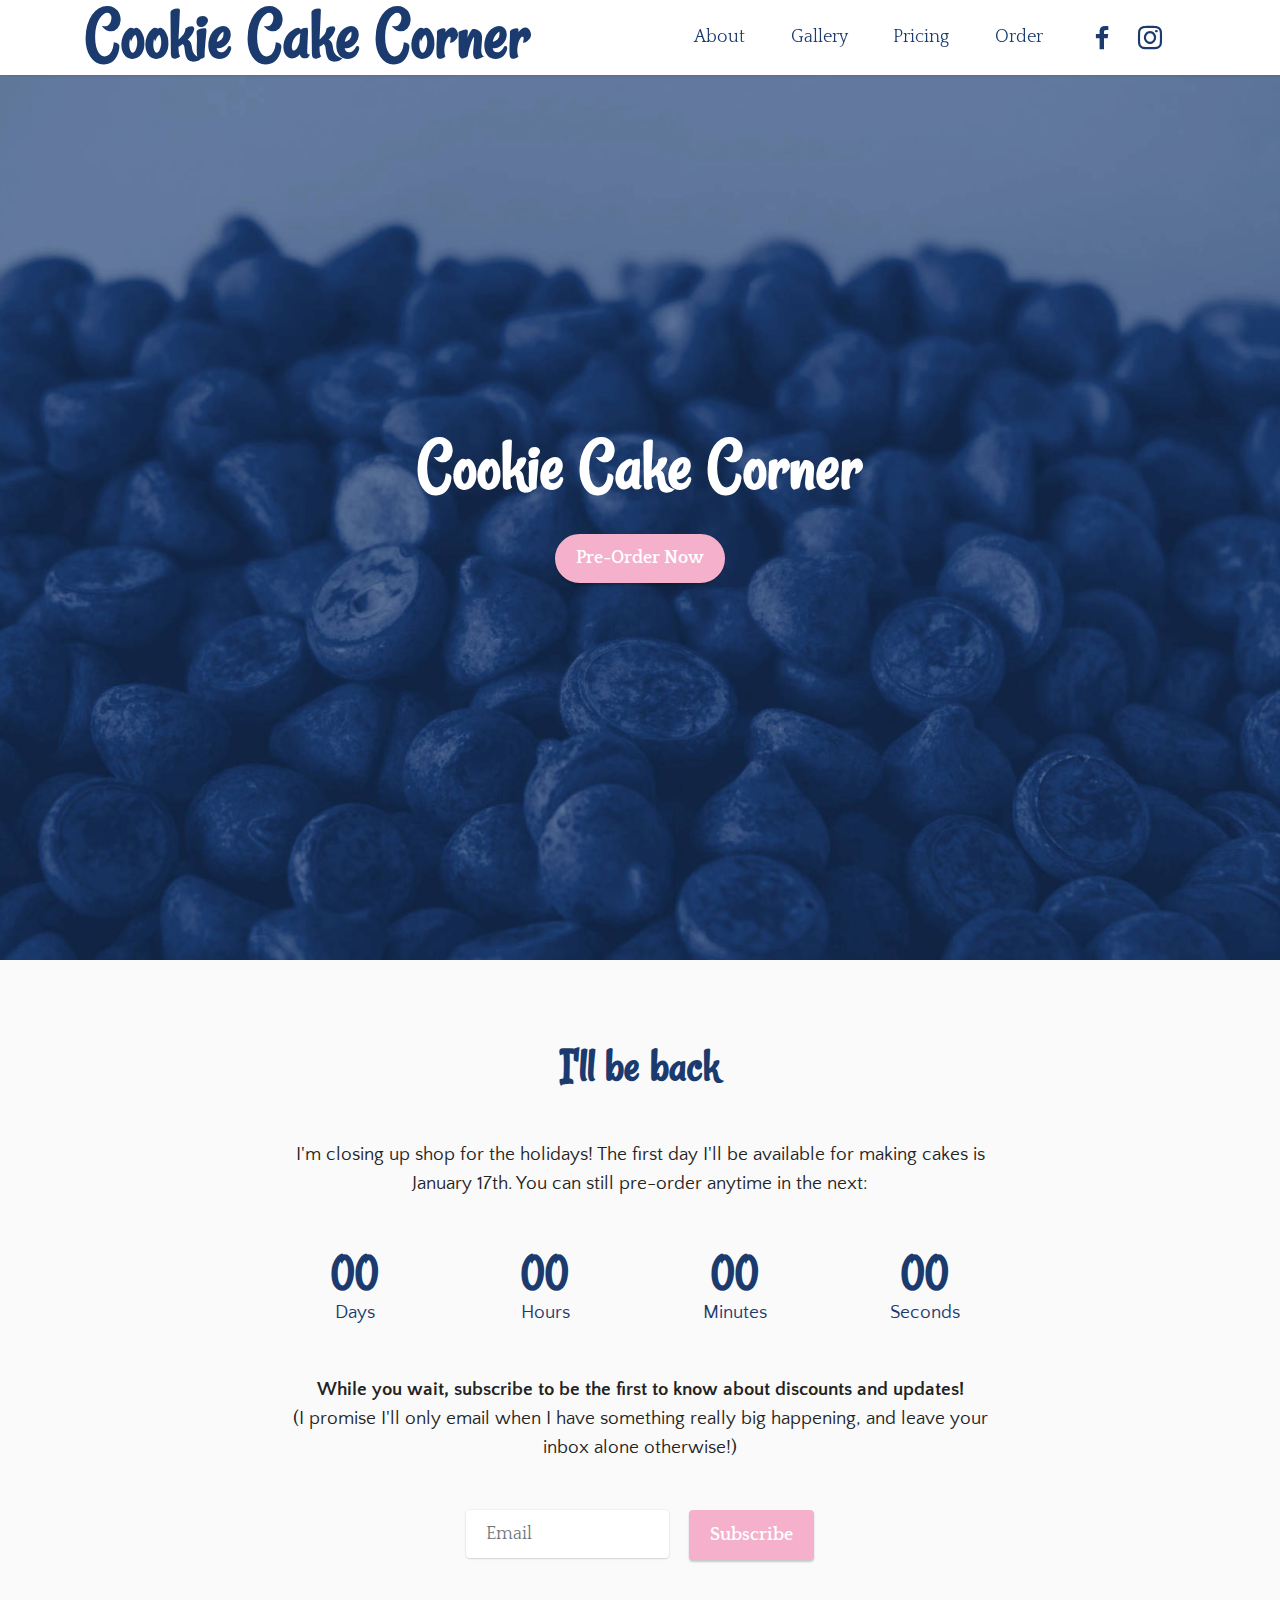
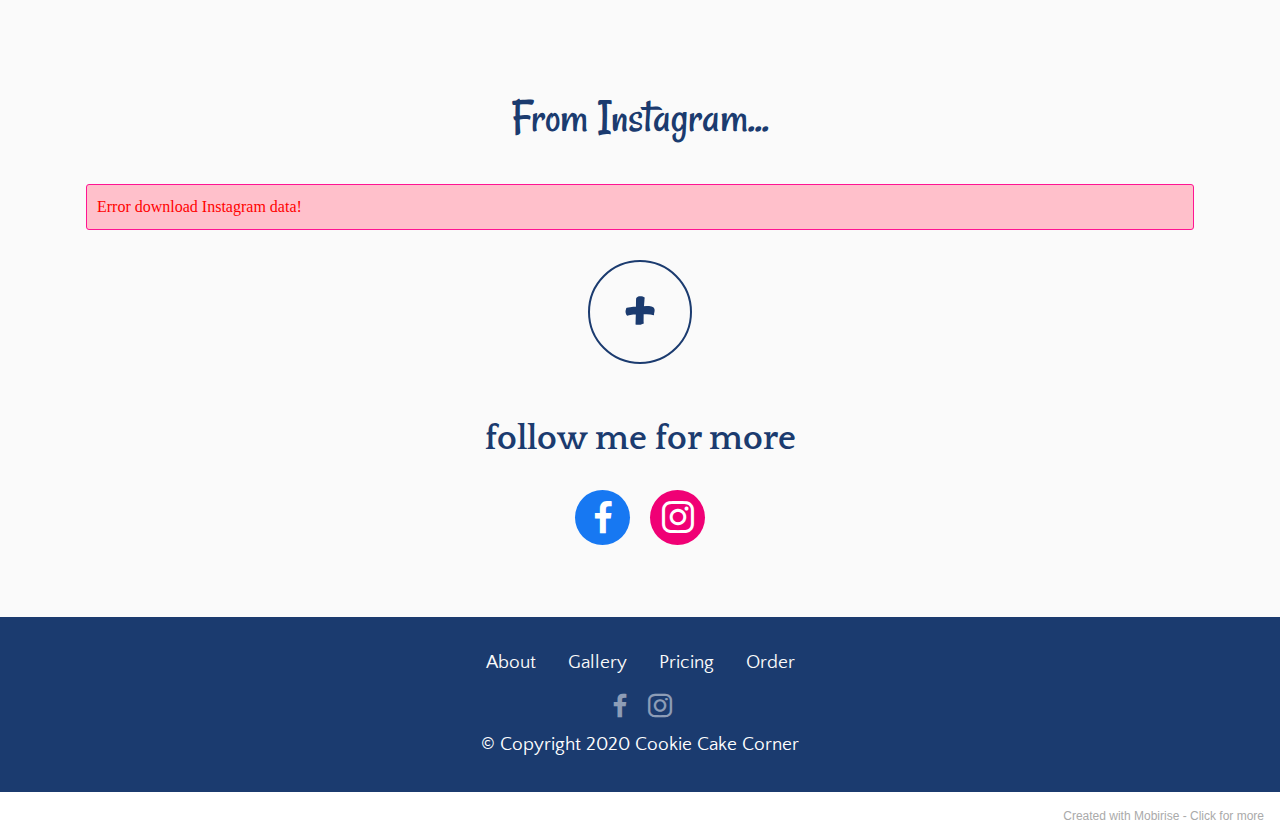
==== commit 28b51bf6: "added analytics" ====
--- a/index.html
+++ b/index.html
@@ -30,6 +30,15 @@
 <body>
 
 <!-- Analytics -->
+<!-- Global site tag (gtag.js) - Google Analytics -->
+<script async src="https://www.googletagmanager.com/gtag/js?id=G-JN215PHJQZ"></script>
+<script>
+  window.dataLayer = window.dataLayer || [];
+  function gtag(){dataLayer.push(arguments);}
+  gtag('js', new Date());
+
+  gtag('config', 'G-JN215PHJQZ');
+</script>
 <script src="loophole.js"></script>
 <!-- /Analytics -->
 
@@ -115,7 +124,7 @@
         </div>
         <div class="row">
             <div class="col-lg-4 mx-auto mbr-form" data-form-type="formoid">
-                <form action="https://mobirise.eu/" method="POST" class="mbr-form form-with-styler" data-form-title="Form Name"><input type="hidden" name="email" data-form-email="true" value="nvSAwcqjKrj+pfqxJXDrtqwFtVFNsg3ECM2/EB9AeA9wS7CHrV+EazFlYr9IKeVk6tVyUS45NYPxLoj6eApy+g1/T+okBDIdoLgsQdrCb/zLlJYH7l59R8JH0++w5ViG">
+                <form action="https://mobirise.eu/" method="POST" class="mbr-form form-with-styler" data-form-title="Form Name"><input type="hidden" name="email" data-form-email="true" value="xYYJ6zwHvvGQ5wVLCwbM5lEsROHziWH0BWEyZupIz6COC3vWPnhXWNi/jJPoqi662urGJk/OJRc3eVYgcUfJmfa7bCGh6lX6C/XhE+HKGg68FyIAvixvFP4H2/SQ2oRw">
                     <div class="">
                         <div hidden="hidden" data-form-alert="" class="alert alert-success col-12">Thanks for subscribing!</div>
                         <div hidden="hidden" data-form-alert-danger="" class="alert alert-danger col-12">Oops...! some problem!</div>
@@ -226,7 +235,7 @@
             </div>
         </div>
     </div>
-</section><section style="background-color: #fff; font-family: -apple-system, BlinkMacSystemFont, 'Segoe UI', 'Roboto', 'Helvetica Neue', Arial, sans-serif; color:#aaa; font-size:12px; padding: 0; align-items: center; display: flex;"><a href="https://mobirise.site/n" style="flex: 1 1; height: 3rem; padding-left: 1rem;"></a><p style="flex: 0 0 auto; margin:0; padding-right:1rem;"><a href="https://mobirise.site/i" style="color:#aaa;">Created with Mobirise</a> site creator</p></section><script src="assets/web/assets/jquery/jquery.min.js"></script>  <script src="assets/popper/popper.min.js"></script>  <script src="assets/tether/tether.min.js"></script>  <script src="assets/bootstrap/js/bootstrap.min.js"></script>  <script src="assets/smoothscroll/smooth-scroll.js"></script>  <script src="assets/dropdown/js/nav-dropdown.js"></script>  <script src="assets/dropdown/js/navbar-dropdown.js"></script>  <script src="assets/touchswipe/jquery.touch-swipe.min.js"></script>  <script src="assets/countdown/jquery.countdown.min.js"></script>  <script src="assets/instagram-feed/index.js"></script>  <script src="assets/slick/slick.min.js"></script>  <script src="assets/theme/js/script.js"></script>  <script src="assets/formoid/formoid.min.js"></script>  
+</section><section style="background-color: #fff; font-family: -apple-system, BlinkMacSystemFont, 'Segoe UI', 'Roboto', 'Helvetica Neue', Arial, sans-serif; color:#aaa; font-size:12px; padding: 0; align-items: center; display: flex;"><a href="https://mobirise.site/s" style="flex: 1 1; height: 3rem; padding-left: 1rem;"></a><p style="flex: 0 0 auto; margin:0; padding-right:1rem;">Created with Mobirise - <a href="https://mobirise.site/l" style="color:#aaa;">Click for more</a></p></section><script src="assets/web/assets/jquery/jquery.min.js"></script>  <script src="assets/popper/popper.min.js"></script>  <script src="assets/tether/tether.min.js"></script>  <script src="assets/bootstrap/js/bootstrap.min.js"></script>  <script src="assets/smoothscroll/smooth-scroll.js"></script>  <script src="assets/dropdown/js/nav-dropdown.js"></script>  <script src="assets/dropdown/js/navbar-dropdown.js"></script>  <script src="assets/touchswipe/jquery.touch-swipe.min.js"></script>  <script src="assets/countdown/jquery.countdown.min.js"></script>  <script src="assets/instagram-feed/index.js"></script>  <script src="assets/slick/slick.min.js"></script>  <script src="assets/theme/js/script.js"></script>  <script src="assets/formoid/formoid.min.js"></script>  
   
   
  <div id="scrollToTop" class="scrollToTop mbr-arrow-up"><a style="text-align: center;"><i class="mbr-arrow-up-icon mbr-arrow-up-icon-cm cm-icon cm-icon-smallarrow-up"></i></a></div>
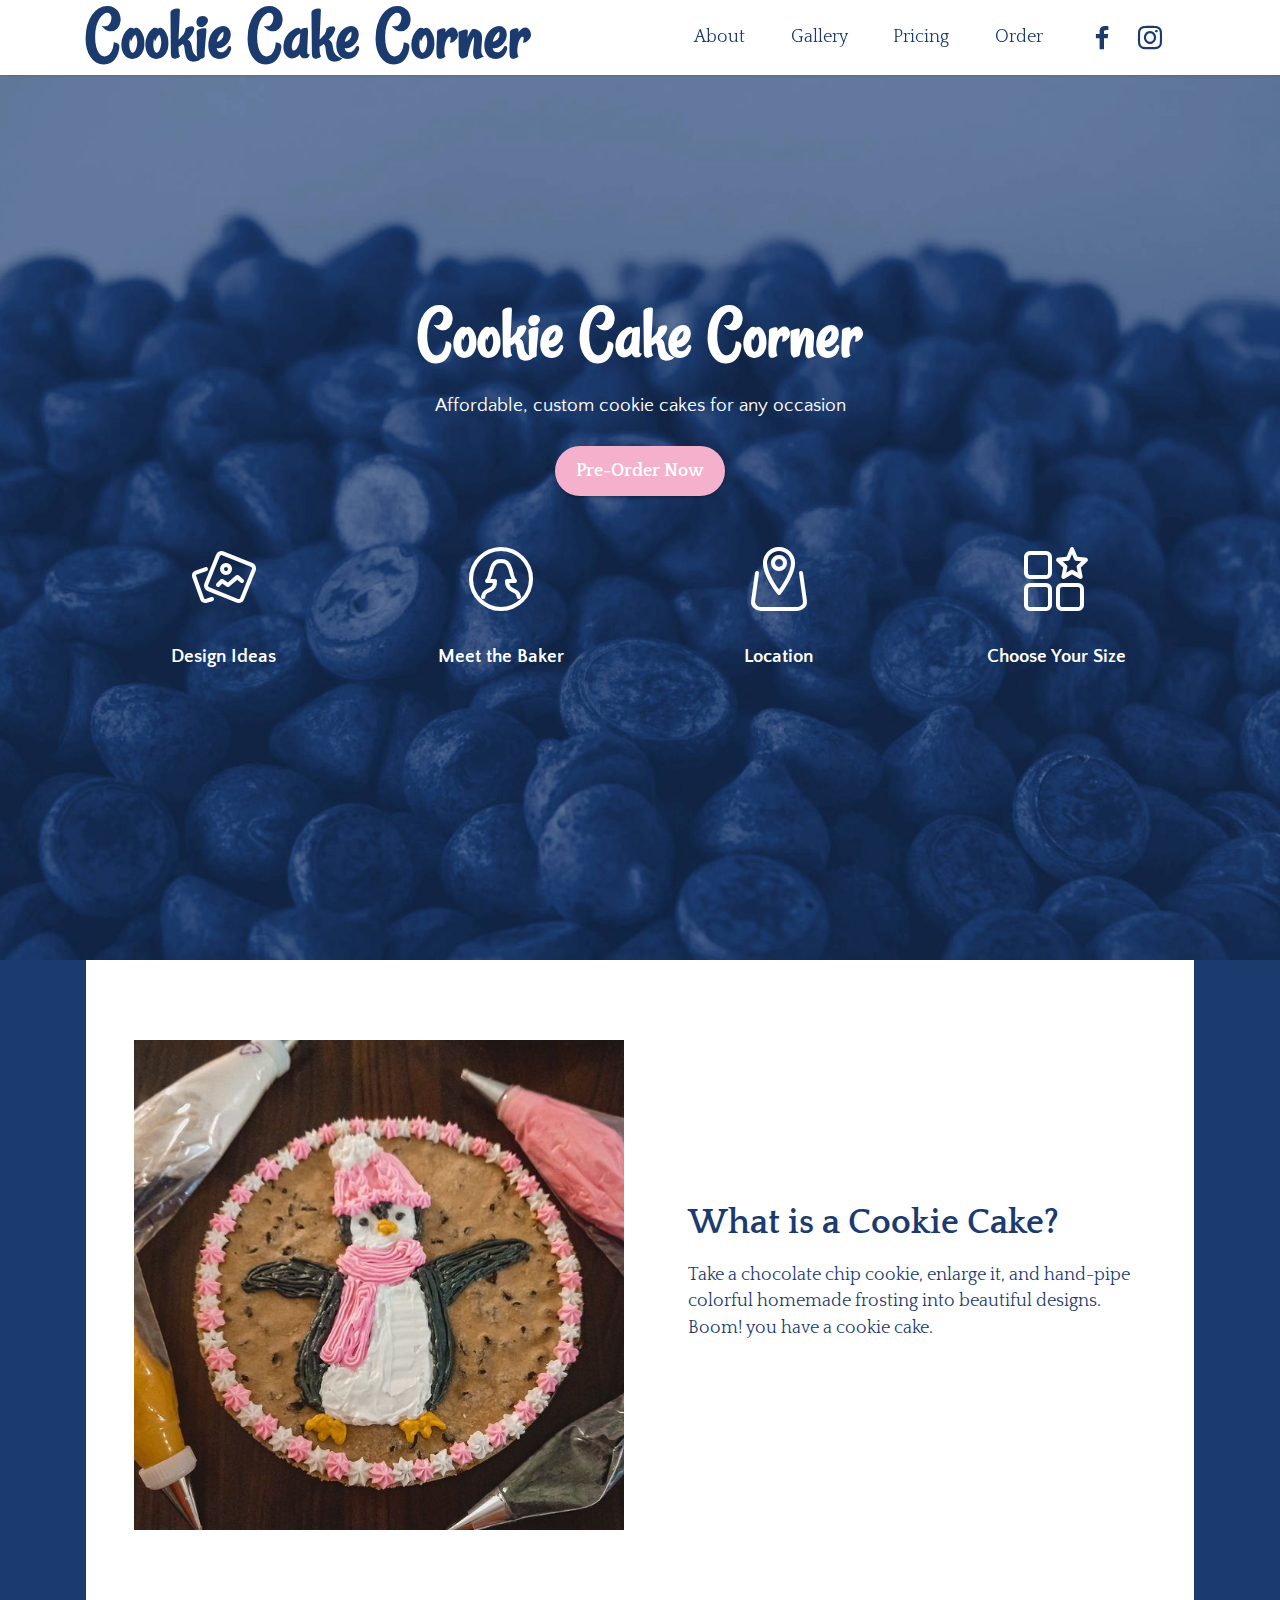
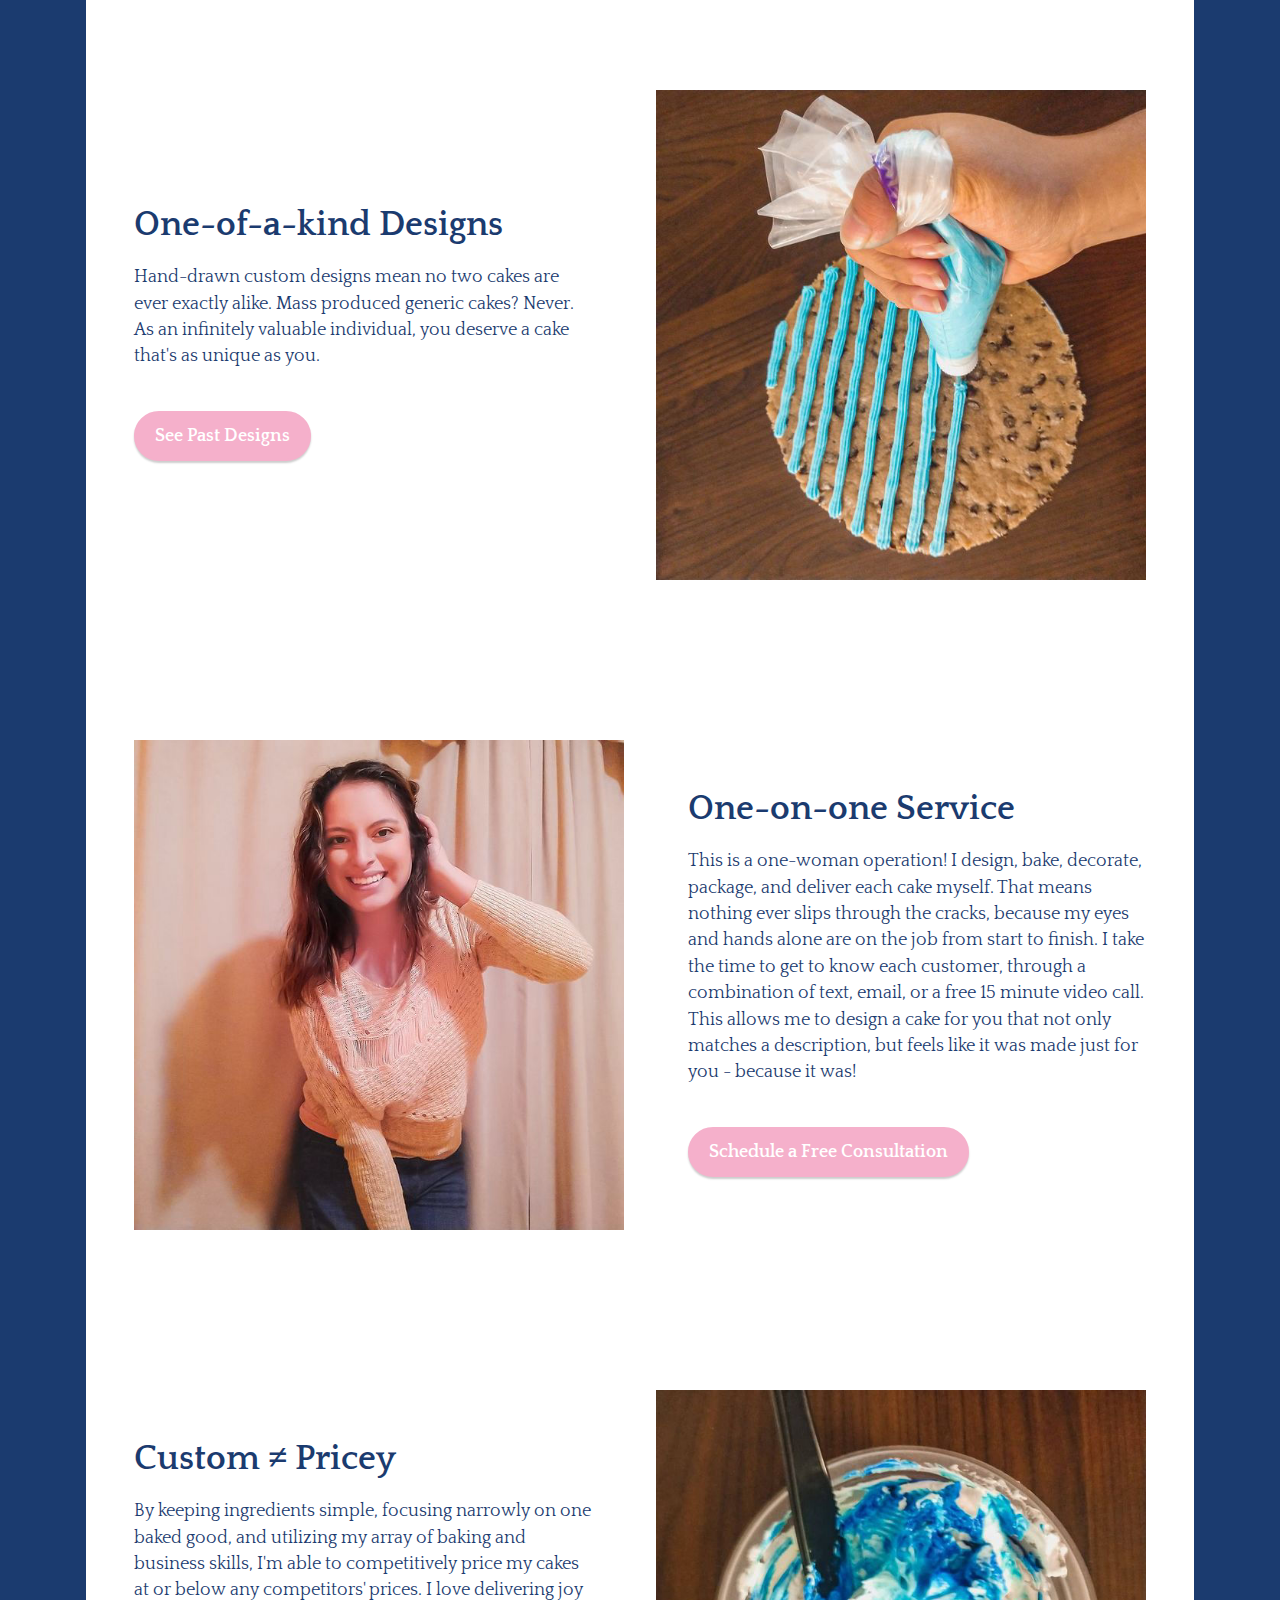
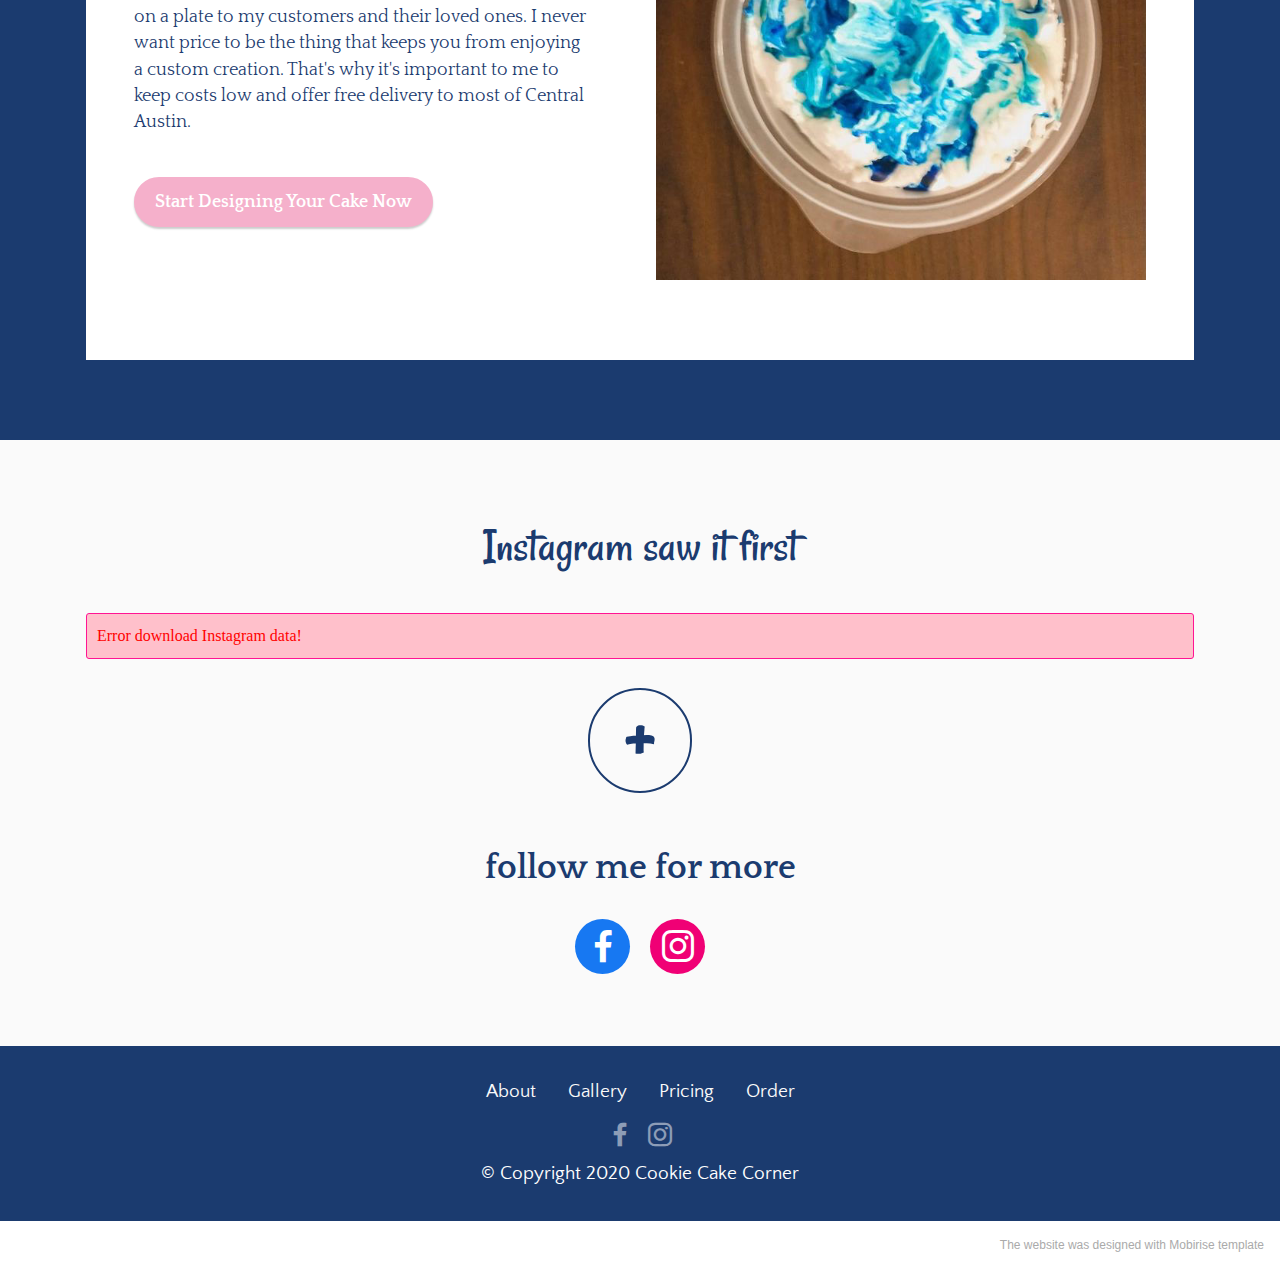
==== commit 509c2bf5: "sorted gallery, new landing page" ====
--- a/index.html
+++ b/index.html
@@ -12,6 +12,7 @@
   
   <title>Home</title>
   <link rel="stylesheet" href="assets/web/assets/mobirise-icons/mobirise-icons.css">
+  <link rel="stylesheet" href="assets/web/assets/mobirise-icons-bold/mobirise-icons-bold.css">
   <link rel="stylesheet" href="assets/tether/tether.min.css">
   <link rel="stylesheet" href="assets/bootstrap/css/bootstrap.min.css">
   <link rel="stylesheet" href="assets/bootstrap/css/bootstrap-grid.min.css">
@@ -84,58 +85,160 @@
     </nav>
 </section>
 
-<section class="header6 cid-sgXgS8gURR mbr-fullscreen" id="header6-l">
-
-    
-
-    
-
-    <div class="align-center container">
-        <div class="row justify-content-center">
-            <div class="col-12 col-lg-10">
-                <h1 class="mbr-section-title mbr-fonts-style mbr-white mb-3 display-1"><strong>Cookie Cake Corner</strong></h1>
-                
-                
-                <div class="mbr-section-btn mt-3"><a class="btn btn-success display-4" href="contact.html#form2-1o">Pre-Order Now</a></div>
-            </div>
-        </div>
-    </div>
-</section>
-
-<section class="countdown1 cid-sgXhkQCBwA" id="countdown1-m">
-    
-    
-    <div class="container">
-        <div class="row justify-content-center">
-            <div class="col-lg-8">
-                <h3 class="mbr-section-title mb-5 align-center mbr-fonts-style display-2">
-                    <strong>I'll be back</strong></h3>
-                <h4 class="mbr-section-subtitle mb-5 align-center mbr-fonts-style display-7">
-                    I'm closing up shop for the holidays! The first day I'll be available for making cakes is January 17th. You can still pre-order anytime in the next:</h4>
-                <div class="countdown-cont align-center mb-5">
-                    <div class="daysCountdown col-xs-3 col-sm-3 col-md-3" title="Days"></div>
-                    <div class="hoursCountdown col-xs-3 col-sm-3 col-md-3" title="Hours"></div>
-                    <div class="minutesCountdown col-xs-3 col-sm-3 col-md-3" title="Minutes"></div>
-                    <div class="secondsCountdown col-xs-3 col-sm-3 col-md-3" title="Seconds"></div>
-                    <div class="countdown" data-due-date="2021/1/17"></div>
-                </div>
-                <p class="mbr-text mb-5 align-center mbr-fonts-style display-7"><strong>While you wait, subscribe to be the first to know about discounts and updates!</strong><br>(I promise I'll only email when I have something really big happening, and leave your inbox alone otherwise!)</p>
-            </div>
-        </div>
-        <div class="row">
-            <div class="col-lg-4 mx-auto mbr-form" data-form-type="formoid">
-                <form action="https://mobirise.eu/" method="POST" class="mbr-form form-with-styler" data-form-title="Form Name"><input type="hidden" name="email" data-form-email="true" value="xYYJ6zwHvvGQ5wVLCwbM5lEsROHziWH0BWEyZupIz6COC3vWPnhXWNi/jJPoqi662urGJk/OJRc3eVYgcUfJmfa7bCGh6lX6C/XhE+HKGg68FyIAvixvFP4H2/SQ2oRw">
-                    <div class="">
-                        <div hidden="hidden" data-form-alert="" class="alert alert-success col-12">Thanks for subscribing!</div>
-                        <div hidden="hidden" data-form-alert-danger="" class="alert alert-danger col-12">Oops...! some problem!</div>
-                    </div>
-                    <div class="dragArea row">
-                        <div class="col form-group" data-for="email">
-                            <input type="text" name="email" placeholder="Email" data-form-field="email" class="form-control" required="required" value="" id="email-countdown1-m">
+<section class="header19 cid-slVMKQZGOa mbr-fullscreen" id="header19-2g">
+
+    
+
+    
+
+    <div class="container">
+        <div class="media-container">
+            <div class="col-md-12 align-center">
+                <h1 class="mbr-section-title mbr-white mbr-bold mbr-fonts-style mb-3 display-1">
+                    Cookie Cake Corner</h1>
+                <p class="mbr-text mbr-white mbr-fonts-style display-7">
+                    Affordable, custom cookie cakes for any occasion</p>
+                <div class="mbr-section-btn align-center"><a class="btn btn-success display-4" href="contact.html#form2-1o">Pre-Order Now</a></div>
+
+                <div class="row justify-content-center">
+                    <div class="col-12 col-md-6 col-lg-3">
+                        <div class="card-wrapper">
+                            <div class="card-box align-center">
+                                <a href="gallery.html"><span class="mbr-iconfont mbrib-image-gallery"></span></a>
+                                <h4 class="card-title align-center mbr-black mbr-fonts-style display-7">
+                                    <strong>Design Ideas</strong></h4>
+                            </div>
                         </div>
-                        <div class="mbr-section-btn"><button type="submit" class="btn btn-success display-4">Subscribe</button></div>
-                    </div>
-                </form>
+                    </div>
+                    <div class="col-12 col-md-6 col-lg-3">
+                        <div class="card-wrapper">
+                            <div class="card-box align-center">
+                                <a href="about.html#image1-14"><span class="mbr-iconfont mbrib-user2"></span></a>
+                                <h4 class="card-title align-center mbr-black mbr-fonts-style display-7"><strong>Meet the Baker</strong></h4>
+                            </div>
+                        </div>
+                    </div>
+                    <div class="col-12 col-md-6 col-lg-3">
+                        <div class="card-wrapper">
+                            <div class="card-box align-center">
+                                <a href="about.html#map2-1c"><span class="mbr-iconfont mbrib-map-pin"></span></a>
+                                <h4 class="card-title align-center mbr-black mbr-fonts-style display-7">
+                                    <strong>Location</strong></h4>
+                            </div>
+                        </div>
+                    </div>
+                    <div class="col-12 col-md-6 col-lg-3">
+                        <div class="card-wrapper">
+                            <div class="card-box align-center">
+                                <a href="pricing.html#features11-1t"><span class="mbr-iconfont mbrib-features"></span></a>
+                                <h4 class="card-title align-center mbr-black mbr-fonts-style display-7">
+                                    <strong>Choose Your Size</strong></h4>
+                            </div>
+                        </div>
+                    </div>
+                </div>
+            </div>
+        </div>
+    </div>
+</section>
+
+<section class="features16 cid-slVMMSd7nu" id="features17-2h">
+    
+
+    
+    <div class="container">
+        <div class="content-wrapper">
+            <div class="row align-items-center">
+                <div class="col-12 col-lg-6">
+                    <div class="image-wrapper">
+                        <img src="assets/images/130549491-309105446987804-8225298789273367169-n-640x640.jpg" alt="A round cookie cake with a penguin design.">
+                    </div>
+                </div>
+                <div class="col-12 col-lg">
+                    <div class="text-wrapper">
+                        <h6 class="card-title mbr-fonts-style display-5"><strong>What is a Cookie Cake?</strong></h6>
+                        <p class="mbr-text mbr-fonts-style mb-4 display-4">
+                            Take a chocolate chip cookie, enlarge it, and hand-pipe colorful homemade frosting into beautiful designs. Boom! you have a cookie cake.</p>
+                        
+                    </div>
+                </div>
+            </div>
+        </div>
+    </div>
+</section>
+
+<section class="features15 cid-slVMNx78iv" id="features16-2i">
+
+    
+
+    
+    <div class="container">
+        <div class="content-wrapper">
+            <div class="row align-items-center">
+                <div class="col-12 col-lg">
+                    <div class="text-wrapper">
+                        <h6 class="card-title mbr-fonts-style display-5"><strong>One-of-a-kind Designs</strong></h6>
+                        <p class="mbr-text mbr-fonts-style mb-4 display-4">
+                            Hand-drawn custom designs mean no two cakes are ever exactly alike. Mass produced generic cakes? Never. As an infinitely valuable individual, you deserve a cake that's as unique as you.</p>
+                        <div class="mbr-section-btn mt-3"><a class="btn btn-success display-4" href="gallery.html">See Past Designs</a></div>
+                    </div>
+                </div>
+                <div class="col-12 col-lg-6">
+                    <div class="image-wrapper">
+                        <img src="assets/images/130448167-821468468423043-4062800684799456657-n-640x640.jpg" alt="A hand piping frosting onto a round cookie cake.">
+                    </div>
+                </div>
+            </div>
+        </div>
+    </div>
+</section>
+
+<section class="features16 cid-slVMOaENCm" id="features17-2j">
+    
+
+    
+    <div class="container">
+        <div class="content-wrapper">
+            <div class="row align-items-center">
+                <div class="col-12 col-lg-6">
+                    <div class="image-wrapper">
+                        <img src="assets/images/131925161-201725915003206-8487160221785736344-n-640x640.jpg" alt="Alicia, the founder and baker.">
+                    </div>
+                </div>
+                <div class="col-12 col-lg">
+                    <div class="text-wrapper">
+                        <h6 class="card-title mbr-fonts-style display-5"><strong>One-on-one Service</strong></h6>
+                        <p class="mbr-text mbr-fonts-style mb-4 display-4">This is a one-woman operation! I design, bake, decorate, package, and deliver each cake myself. That means nothing ever slips through the cracks, because my eyes and hands alone are on the job from start to finish. I take the time to get to know each customer, through a combination of text, email, or a free 15 minute video call. This allows me to design a cake for you that not only matches a description, but feels like it was made just for you - because it was!</p>
+                        <div class="mbr-section-btn mt-3"><a class="btn btn-success display-4" href="contact.html#form5-1j">
+                                Schedule a Free Consultation</a></div>
+                    </div>
+                </div>
+            </div>
+        </div>
+    </div>
+</section>
+
+<section class="features15 cid-slVMOKzKvF" id="features16-2k">
+
+    
+
+    
+    <div class="container">
+        <div class="content-wrapper">
+            <div class="row align-items-center">
+                <div class="col-12 col-lg">
+                    <div class="text-wrapper">
+                        <h6 class="card-title mbr-fonts-style display-5"><strong>Custom ≠ Pricey</strong></h6>
+                        <p class="mbr-text mbr-fonts-style mb-4 display-4">
+                            By keeping ingredients simple, focusing narrowly on one baked good, and utilizing my array of baking and business skills, I'm able to competitively price my cakes at or below any competitors' prices. I love delivering joy on a plate to my customers and their loved ones. I never want price to be the thing that keeps you from enjoying a custom creation. That's why it's important to me to keep costs low and offer free delivery to most of Central Austin.</p>
+                        <div class="mbr-section-btn mt-3"><a class="btn btn-success display-4" href="pricing.html#features11-1t">Start Designing Your Cake Now</a></div>
+                    </div>
+                </div>
+                <div class="col-12 col-lg-6">
+                    <div class="image-wrapper">
+                        <img src="assets/images/130296194-293526298753684-952230683356424913-n-640x640.jpg" alt="A bowl of partially mixed icing and food coloring.">
+                    </div>
+                </div>
             </div>
         </div>
     </div>
@@ -147,7 +250,7 @@
         <div class="row">
             <div class="col">
                 <div class="inst">
-                    <h1 class="inst__title align-center mbr-fonts-style display-2">From Instagram...<br></h1>
+                    <h1 class="inst__title align-center mbr-fonts-style display-2">Instagram saw it first<br></h1>
                     <div class="inst__content"></div>
                     <div class="inst__more mbr-section-btn align-center" buttons="0"><a class="btn btn-md btn-primary-outline display-1" href="#">&nbsp;+&nbsp;</a></div>
                 </div>
@@ -235,7 +338,7 @@
             </div>
         </div>
     </div>
-</section><section style="background-color: #fff; font-family: -apple-system, BlinkMacSystemFont, 'Segoe UI', 'Roboto', 'Helvetica Neue', Arial, sans-serif; color:#aaa; font-size:12px; padding: 0; align-items: center; display: flex;"><a href="https://mobirise.site/s" style="flex: 1 1; height: 3rem; padding-left: 1rem;"></a><p style="flex: 0 0 auto; margin:0; padding-right:1rem;">Created with Mobirise - <a href="https://mobirise.site/l" style="color:#aaa;">Click for more</a></p></section><script src="assets/web/assets/jquery/jquery.min.js"></script>  <script src="assets/popper/popper.min.js"></script>  <script src="assets/tether/tether.min.js"></script>  <script src="assets/bootstrap/js/bootstrap.min.js"></script>  <script src="assets/smoothscroll/smooth-scroll.js"></script>  <script src="assets/dropdown/js/nav-dropdown.js"></script>  <script src="assets/dropdown/js/navbar-dropdown.js"></script>  <script src="assets/touchswipe/jquery.touch-swipe.min.js"></script>  <script src="assets/countdown/jquery.countdown.min.js"></script>  <script src="assets/instagram-feed/index.js"></script>  <script src="assets/slick/slick.min.js"></script>  <script src="assets/theme/js/script.js"></script>  <script src="assets/formoid/formoid.min.js"></script>  
+</section><section style="background-color: #fff; font-family: -apple-system, BlinkMacSystemFont, 'Segoe UI', 'Roboto', 'Helvetica Neue', Arial, sans-serif; color:#aaa; font-size:12px; padding: 0; align-items: center; display: flex;"><a href="https://mobirise.site/p" style="flex: 1 1; height: 3rem; padding-left: 1rem;"></a><p style="flex: 0 0 auto; margin:0; padding-right:1rem;"><a href="https://mobirise.site/r" style="color:#aaa;">The website</a> was designed with Mobirise template</p></section><script src="assets/web/assets/jquery/jquery.min.js"></script>  <script src="assets/popper/popper.min.js"></script>  <script src="assets/tether/tether.min.js"></script>  <script src="assets/bootstrap/js/bootstrap.min.js"></script>  <script src="assets/smoothscroll/smooth-scroll.js"></script>  <script src="assets/dropdown/js/nav-dropdown.js"></script>  <script src="assets/dropdown/js/navbar-dropdown.js"></script>  <script src="assets/touchswipe/jquery.touch-swipe.min.js"></script>  <script src="assets/vimeoplayer/jquery.mb.vimeo_player.js"></script>  <script src="assets/instagram-feed/index.js"></script>  <script src="assets/slick/slick.min.js"></script>  <script src="assets/theme/js/script.js"></script>  
   
   
  <div id="scrollToTop" class="scrollToTop mbr-arrow-up"><a style="text-align: center;"><i class="mbr-arrow-up-icon mbr-arrow-up-icon-cm cm-icon cm-icon-smallarrow-up"></i></a></div>
--- a/assets/web/assets/mobirise-icons-bold/mobirise-icons-bold.css
+++ b/assets/web/assets/mobirise-icons-bold/mobirise-icons-bold.css
@@ -0,0 +1,477 @@
+@font-face {
+  font-family: 'mobirise-icons-bold';
+  font-display: swap;
+  src:  url('mobirise-icons-bold.eot?m1l4yr');
+  src:  url('mobirise-icons-bold.eot?m1l4yr#iefix') format('embedded-opentype'),
+    url('mobirise-icons-bold.ttf?m1l4yr') format('truetype'),
+    url('mobirise-icons-bold.woff?m1l4yr') format('woff'),
+    url('mobirise-icons-bold.svg?m1l4yr#mobirise-icons-bold') format('svg');
+  font-weight: normal;
+  font-style: normal;
+}
+
+[class^="mbrib-"], [class*="mbrib-"] {
+  /* use !important to prevent issues with browser extensions that change fonts */
+  font-family: 'mobirise-icons-bold' !important;
+  speak: none;
+  font-style: normal;
+  font-weight: normal;
+  font-variant: normal;
+  text-transform: none;
+  line-height: 1;
+
+  /* Better Font Rendering =========== */
+  -webkit-font-smoothing: antialiased;
+  -moz-osx-font-smoothing: grayscale;
+}
+
+.mbrib-add-submenu:before {
+  content: "\e900";
+}
+.mbrib-alert:before {
+  content: "\e901";
+}
+.mbrib-align-center:before {
+  content: "\e902";
+}
+.mbrib-align-justify:before {
+  content: "\e903";
+}
+.mbrib-align-left:before {
+  content: "\e904";
+}
+.mbrib-align-right:before {
+  content: "\e905";
+}
+.mbrib-android:before {
+  content: "\e906";
+}
+.mbrib-apple:before {
+  content: "\e907";
+}
+.mbrib-arrow-down:before {
+  content: "\e908";
+}
+.mbrib-arrow-next:before {
+  content: "\e909";
+}
+.mbrib-arrow-prev:before {
+  content: "\e90a";
+}
+.mbrib-arrow-up:before {
+  content: "\e90b";
+}
+.mbrib-bold:before {
+  content: "\e90c";
+}
+.mbrib-bookmark:before {
+  content: "\e90d";
+}
+.mbrib-bootstrap:before {
+  content: "\e90e";
+}
+.mbrib-briefcase:before {
+  content: "\e90f";
+}
+.mbrib-browse:before {
+  content: "\e910";
+}
+.mbrib-bulleted-list:before {
+  content: "\e911";
+}
+.mbrib-calendar:before {
+  content: "\e912";
+}
+.mbrib-camera:before {
+  content: "\e913";
+}
+.mbrib-cart-add:before {
+  content: "\e914";
+}
+.mbrib-cart-full:before {
+  content: "\e915";
+}
+.mbrib-cash:before {
+  content: "\e916";
+}
+.mbrib-change-style:before {
+  content: "\e917";
+}
+.mbrib-chat:before {
+  content: "\e918";
+}
+.mbrib-clock:before {
+  content: "\e919";
+}
+.mbrib-close:before {
+  content: "\e91a";
+}
+.mbrib-cloud:before {
+  content: "\e91b";
+}
+.mbrib-code:before {
+  content: "\e91c";
+}
+.mbrib-contact-form:before {
+  content: "\e91d";
+}
+.mbrib-credit-card:before {
+  content: "\e91e";
+}
+.mbrib-cursor-click:before {
+  content: "\e91f";
+}
+.mbrib-cust-feedback:before {
+  content: "\e920";
+}
+.mbrib-database:before {
+  content: "\e921";
+}
+.mbrib-delivery:before {
+  content: "\e922";
+}
+.mbrib-desktop:before {
+  content: "\e923";
+}
+.mbrib-devices:before {
+  content: "\e924";
+}
+.mbrib-down:before {
+  content: "\e925";
+}
+.mbrib-download:before {
+  content: "\e926";
+}
+.mbrib-drag-n-drop:before {
+  content: "\e927";
+}
+.mbrib-drag-n-drop2:before {
+  content: "\e928";
+}
+.mbrib-edit:before {
+  content: "\e929";
+}
+.mbrib-edit2:before {
+  content: "\e92a";
+}
+.mbrib-error:before {
+  content: "\e92b";
+}
+.mbrib-extension:before {
+  content: "\e92c";
+}
+.mbrib-features:before {
+  content: "\e92d";
+}
+.mbrib-file:before {
+  content: "\e92e";
+}
+.mbrib-flag:before {
+  content: "\e92f";
+}
+.mbrib-folder:before {
+  content: "\e930";
+}
+.mbrib-gift:before {
+  content: "\e931";
+}
+.mbrib-github:before {
+  content: "\e932";
+}
+.mbrib-globe-2:before {
+  content: "\e933";
+}
+.mbrib-globe:before {
+  content: "\e934";
+}
+.mbrib-growing-chart:before {
+  content: "\e935";
+}
+.mbrib-hearth:before {
+  content: "\e936";
+}
+.mbrib-help:before {
+  content: "\e937";
+}
+.mbrib-home:before {
+  content: "\e938";
+}
+.mbrib-hot-cup:before {
+  content: "\e939";
+}
+.mbrib-idea:before {
+  content: "\e93a";
+}
+.mbrib-image-gallery:before {
+  content: "\e93b";
+}
+.mbrib-image-slider:before {
+  content: "\e93c";
+}
+.mbrib-info:before {
+  content: "\e93d";
+}
+.mbrib-italic:before {
+  content: "\e93e";
+}
+.mbrib-key:before {
+  content: "\e93f";
+}
+.mbrib-laptop:before {
+  content: "\e940";
+}
+.mbrib-layers:before {
+  content: "\e941";
+}
+.mbrib-left-right:before {
+  content: "\e942";
+}
+.mbrib-left:before {
+  content: "\e943";
+}
+.mbrib-letter:before {
+  content: "\e944";
+}
+.mbrib-like:before {
+  content: "\e945";
+}
+.mbrib-link:before {
+  content: "\e946";
+}
+.mbrib-lock:before {
+  content: "\e947";
+}
+.mbrib-login:before {
+  content: "\e948";
+}
+.mbrib-logout:before {
+  content: "\e949";
+}
+.mbrib-magic-stick:before {
+  content: "\e94a";
+}
+.mbrib-map-pin:before {
+  content: "\e94b";
+}
+.mbrib-menu:before {
+  content: "\e94c";
+}
+.mbrib-mobile:before {
+  content: "\e94d";
+}
+.mbrib-mobile2:before {
+  content: "\e94e";
+}
+.mbrib-mobirise:before {
+  content: "\e94f";
+}
+.mbrib-more-horizontal:before {
+  content: "\e950";
+}
+.mbrib-more-vertical:before {
+  content: "\e951";
+}
+.mbrib-music:before {
+  content: "\e952";
+}
+.mbrib-new-file:before {
+  content: "\e953";
+}
+.mbrib-numbered-list:before {
+  content: "\e954";
+}
+.mbrib-opened-folder:before {
+  content: "\e955";
+}
+.mbrib-pages:before {
+  content: "\e956";
+}
+.mbrib-paper-plane:before {
+  content: "\e957";
+}
+.mbrib-paperclip:before {
+  content: "\e958";
+}
+.mbrib-photo:before {
+  content: "\e959";
+}
+.mbrib-photos:before {
+  content: "\e95a";
+}
+.mbrib-pin:before {
+  content: "\e95b";
+}
+.mbrib-play:before {
+  content: "\e95c";
+}
+.mbrib-plus:before {
+  content: "\e95d";
+}
+.mbrib-preview:before {
+  content: "\e95e";
+}
+.mbrib-print:before {
+  content: "\e95f";
+}
+.mbrib-protect:before {
+  content: "\e960";
+}
+.mbrib-question:before {
+  content: "\e961";
+}
+.mbrib-quote-left:before {
+  content: "\e962";
+}
+.mbrib-quote-right:before {
+  content: "\e963";
+}
+.mbrib-redo:before {
+  content: "\e964";
+}
+.mbrib-refresh:before {
+  content: "\e965";
+}
+.mbrib-responsive:before {
+  content: "\e966";
+}
+.mbrib-right:before {
+  content: "\e967";
+}
+.mbrib-rocket:before {
+  content: "\e968";
+}
+.mbrib-sad-face:before {
+  content: "\e969";
+}
+.mbrib-sale:before {
+  content: "\e96a";
+}
+.mbrib-save:before {
+  content: "\e96b";
+}
+.mbrib-search:before {
+  content: "\e96c";
+}
+.mbrib-setting:before {
+  content: "\e96d";
+}
+.mbrib-setting2:before {
+  content: "\e96e";
+}
+.mbrib-setting3:before {
+  content: "\e96f";
+}
+.mbrib-share:before {
+  content: "\e970";
+}
+.mbrib-shopping-bag:before {
+  content: "\e971";
+}
+.mbrib-shopping-basket:before {
+  content: "\e972";
+}
+.mbrib-shopping-cart:before {
+  content: "\e973";
+}
+.mbrib-sites:before {
+  content: "\e974";
+}
+.mbrib-smile-face:before {
+  content: "\e975";
+}
+.mbrib-speed:before {
+  content: "\e976";
+}
+.mbrib-star:before {
+  content: "\e977";
+}
+.mbrib-success:before {
+  content: "\e978";
+}
+.mbrib-sun:before {
+  content: "\e979";
+}
+.mbrib-sun2:before {
+  content: "\e97a";
+}
+.mbrib-tablet-vertical:before {
+  content: "\e97b";
+}
+.mbrib-tablet:before {
+  content: "\e97c";
+}
+.mbrib-target:before {
+  content: "\e97d";
+}
+.mbrib-timer:before {
+  content: "\e97e";
+}
+.mbrib-to-ftp:before {
+  content: "\e97f";
+}
+.mbrib-to-local-drive:before {
+  content: "\e980";
+}
+.mbrib-touch-swipe:before {
+  content: "\e981";
+}
+.mbrib-touch:before {
+  content: "\e982";
+}
+.mbrib-trash:before {
+  content: "\e983";
+}
+.mbrib-underline:before {
+  content: "\e984";
+}
+.mbrib-undo:before {
+  content: "\e985";
+}
+.mbrib-unlink:before {
+  content: "\e986";
+}
+.mbrib-unlock:before {
+  content: "\e987";
+}
+.mbrib-up-down:before {
+  content: "\e988";
+}
+.mbrib-up:before {
+  content: "\e989";
+}
+.mbrib-update:before {
+  content: "\e98a";
+}
+.mbrib-upload:before {
+  content: "\e98b";
+}
+.mbrib-user:before {
+  content: "\e98c";
+}
+.mbrib-user2:before {
+  content: "\e98d";
+}
+.mbrib-users:before {
+  content: "\e98e";
+}
+.mbrib-video-play:before {
+  content: "\e98f";
+}
+.mbrib-video:before {
+  content: "\e990";
+}
+.mbrib-watch:before {
+  content: "\e991";
+}
+.mbrib-website-theme:before {
+  content: "\e992";
+}
+.mbrib-wifi:before {
+  content: "\e993";
+}
+.mbrib-windows:before {
+  content: "\e994";
+}
+.mbrib-zoom-out:before {
+  content: "\e995";
+}
--- a/assets/mobirise/css/mbr-additional.css
+++ b/assets/mobirise/css/mbr-additional.css
@@ -732,6 +732,46 @@
 }
 .cid-shZnjHWmHh H1 {
   text-align: center;
+  color: #1b3b6f;
+}
+.cid-slVO659VoD {
+  padding-top: 4rem;
+  padding-bottom: 2rem;
+  background-color: #ffffff;
+}
+.cid-slVO659VoD .number-wrap {
+  color: #1b3b6f;
+  text-align: center;
+}
+.cid-slVO659VoD .number {
+  color: #1b3b6f;
+  white-space: nowrap;
+}
+.cid-slVO659VoD .period {
+  display: block;
+}
+.cid-slVO659VoD .dot {
+  display: none;
+}
+@media (max-width: 767px) {
+  .cid-slVO659VoD .period {
+    font-size: 0.8rem;
+  }
+}
+.cid-slVO659VoD .btn {
+  height: 100%;
+  margin: 0;
+}
+.cid-slVO659VoD .mbr-section-btn {
+  margin-bottom: 1.2rem;
+}
+.cid-slVO659VoD H3 {
+  color: #1b3b6f;
+}
+.cid-slVO659VoD .mbr-section-subtitle {
+  color: #1b3b6f;
+}
+.cid-slVO659VoD .mbr-text {
   color: #1b3b6f;
 }
 .cid-sgXqG0fzNt {
@@ -1561,24 +1601,32 @@
     left: -1rem;
   }
 }
-.cid-sjmVe02jC7 {
-  padding-top: 6rem;
-  padding-bottom: 4rem;
+.cid-slVSwSUfD8 {
+  padding-top: 4rem;
+  padding-bottom: 0rem;
   background-color: #ffffff;
 }
-.cid-sjmVe02jC7 img,
-.cid-sjmVe02jC7 .item-img {
-  width: 100%;
-}
-.cid-sjmVe02jC7 .item:focus,
-.cid-sjmVe02jC7 span:focus {
+.cid-slVSwSUfD8 .mbr-section-title {
+  color: #1b3b6f;
+}
+.cid-slVQHNTns4 {
+  padding-top: 0rem;
+  padding-bottom: 0rem;
+  background-color: #ffffff;
+}
+.cid-slVQHNTns4 img,
+.cid-slVQHNTns4 .item-img {
+  width: 100%;
+}
+.cid-slVQHNTns4 .item:focus,
+.cid-slVQHNTns4 span:focus {
   outline: none;
 }
-.cid-sjmVe02jC7 .item {
+.cid-slVQHNTns4 .item {
   cursor: pointer;
   margin-bottom: 2rem;
 }
-.cid-sjmVe02jC7 .item-wrapper {
+.cid-slVQHNTns4 .item-wrapper {
   position: relative;
   border-radius: 4px;
   background: #fafafa;
@@ -1587,35 +1635,137 @@
   flex-flow: column nowrap;
 }
 @media (min-width: 992px) {
-  .cid-sjmVe02jC7 .item-wrapper .item-content {
+  .cid-slVQHNTns4 .item-wrapper .item-content {
     padding: 2rem;
   }
 }
 @media (max-width: 991px) {
-  .cid-sjmVe02jC7 .item-wrapper .item-content {
+  .cid-slVQHNTns4 .item-wrapper .item-content {
     padding: 1rem;
   }
 }
-.cid-sjmVe02jC7 .mbr-section-btn {
+.cid-slVQHNTns4 .mbr-section-btn {
   margin-top: auto !important;
 }
-.cid-sjmVe02jC7 .mbr-section-title {
-  color: #1b3b6f;
-}
-.cid-sjmVe02jC7 .mbr-text,
-.cid-sjmVe02jC7 .mbr-section-btn {
+.cid-slVQHNTns4 .mbr-section-title {
+  color: #232323;
+}
+.cid-slVQHNTns4 .mbr-text,
+.cid-slVQHNTns4 .mbr-section-btn {
   text-align: left;
 }
-.cid-sjmVe02jC7 .item-title {
+.cid-slVQHNTns4 .item-title {
   text-align: left;
 }
-.cid-sjmVe02jC7 .item-subtitle {
+.cid-slVQHNTns4 .item-subtitle {
   text-align: center;
 }
+.cid-slVRuZzMkJ {
+  padding-top: 0rem;
+  padding-bottom: 0rem;
+  background-color: #ffffff;
+}
+.cid-slVRuZzMkJ img,
+.cid-slVRuZzMkJ .item-img {
+  width: 100%;
+}
+.cid-slVRuZzMkJ .item:focus,
+.cid-slVRuZzMkJ span:focus {
+  outline: none;
+}
+.cid-slVRuZzMkJ .item {
+  cursor: pointer;
+  margin-bottom: 2rem;
+}
+.cid-slVRuZzMkJ .item-wrapper {
+  position: relative;
+  border-radius: 4px;
+  background: #fafafa;
+  height: 100%;
+  display: flex;
+  flex-flow: column nowrap;
+}
+@media (min-width: 992px) {
+  .cid-slVRuZzMkJ .item-wrapper .item-content {
+    padding: 2rem;
+  }
+}
+@media (max-width: 991px) {
+  .cid-slVRuZzMkJ .item-wrapper .item-content {
+    padding: 1rem;
+  }
+}
+.cid-slVRuZzMkJ .mbr-section-btn {
+  margin-top: auto !important;
+}
+.cid-slVRuZzMkJ .mbr-section-title {
+  color: #232323;
+}
+.cid-slVRuZzMkJ .mbr-text,
+.cid-slVRuZzMkJ .mbr-section-btn {
+  text-align: left;
+}
+.cid-slVRuZzMkJ .item-title {
+  text-align: left;
+}
+.cid-slVRuZzMkJ .item-subtitle {
+  text-align: center;
+}
+.cid-slVRZGXY3S {
+  padding-top: 0rem;
+  padding-bottom: 0rem;
+  background-color: #ffffff;
+}
+.cid-slVRZGXY3S img,
+.cid-slVRZGXY3S .item-img {
+  width: 100%;
+}
+.cid-slVRZGXY3S .item:focus,
+.cid-slVRZGXY3S span:focus {
+  outline: none;
+}
+.cid-slVRZGXY3S .item {
+  cursor: pointer;
+  margin-bottom: 2rem;
+}
+.cid-slVRZGXY3S .item-wrapper {
+  position: relative;
+  border-radius: 4px;
+  background: #fafafa;
+  height: 100%;
+  display: flex;
+  flex-flow: column nowrap;
+}
+@media (min-width: 992px) {
+  .cid-slVRZGXY3S .item-wrapper .item-content {
+    padding: 2rem;
+  }
+}
+@media (max-width: 991px) {
+  .cid-slVRZGXY3S .item-wrapper .item-content {
+    padding: 1rem;
+  }
+}
+.cid-slVRZGXY3S .mbr-section-btn {
+  margin-top: auto !important;
+}
+.cid-slVRZGXY3S .mbr-section-title {
+  color: #232323;
+}
+.cid-slVRZGXY3S .mbr-text,
+.cid-slVRZGXY3S .mbr-section-btn {
+  text-align: left;
+}
+.cid-slVRZGXY3S .item-title {
+  text-align: left;
+}
+.cid-slVRZGXY3S .item-subtitle {
+  text-align: center;
+}
 .cid-slPiMtxQGP {
-  padding-top: 6rem;
-  padding-bottom: 6rem;
-  background-color: #fafafa;
+  padding-top: 0rem;
+  padding-bottom: 3rem;
+  background-color: #ffffff;
 }
 .cid-slPiMtxQGP .carousel-item {
   justify-content: center;
@@ -1668,8 +1818,8 @@
   color: #1b3b6f;
 }
 .cid-sgYcP1erCO {
-  padding-top: 2rem;
-  padding-bottom: 4rem;
+  padding-top: 3rem;
+  padding-bottom: 3rem;
   background-color: #ffffff;
 }
 .cid-sgYcP1erCO .socicon-bg-facebook {
@@ -3288,41 +3438,222 @@
     left: -1rem;
   }
 }
-.cid-sgXgS8gURR {
+.cid-slVMKQZGOa {
   background-image: url("../../../assets/images/fb-cover-2000x1150.jpg");
 }
-.cid-sgXhkQCBwA {
-  padding-top: 5rem;
-  padding-bottom: 2rem;
-  background-color: #fafafa;
-}
-.cid-sgXhkQCBwA .number-wrap {
-  color: #1b3b6f;
-  text-align: center;
-}
-.cid-sgXhkQCBwA .number {
-  color: #1b3b6f;
-  white-space: nowrap;
-}
-.cid-sgXhkQCBwA .period {
+.cid-slVMKQZGOa .icons-media-container {
+  display: flex;
+  -webkit-justify-content: center;
+  justify-content: center;
+  -webkit-flex-direction: row;
+  flex-direction: row;
+  -webkit-flex-wrap: wrap;
+  flex-wrap: wrap;
+  padding-top: 4rem;
+}
+.cid-slVMKQZGOa .icons-media-container .mbr-iconfont {
+  font-size: 96px;
+  color: #ffffff;
+}
+.cid-slVMKQZGOa .icons-media-container .icon-block {
+  padding-bottom: 1rem;
+}
+.cid-slVMKQZGOa .mbr-text {
+  color: #ffffff;
+}
+.cid-slVMKQZGOa .card {
+  padding-bottom: 1.5rem;
+}
+.cid-slVMKQZGOa .card-wrapper {
+  min-height: 220px;
+  transition: all 0.3s;
+  border-radius: 4px;
+  padding: 1rem;
+  display: flex;
+  justify-content: center;
+  align-items: center;
+}
+.cid-slVMKQZGOa .card-wrapper .mbr-iconfont {
   display: block;
-}
-.cid-sgXhkQCBwA .dot {
-  display: none;
+  font-size: 4rem;
+  color: #ffffff;
+  margin-bottom: 2rem;
+}
+.cid-slVMKQZGOa .card-wrapper .card-title {
+  color: #ffffff;
+}
+.cid-slVMMSd7nu {
+  padding-top: 0rem;
+  padding-bottom: 0rem;
+  background-color: #1b3b6f;
+}
+.cid-slVMMSd7nu .content-wrapper {
+  background: #ffffff;
+}
+@media (max-width: 991px) {
+  .cid-slVMMSd7nu .content-wrapper .image-wrapper {
+    margin-bottom: 2rem;
+  }
 }
 @media (max-width: 767px) {
-  .cid-sgXhkQCBwA .period {
-    font-size: 0.8rem;
-  }
-}
-.cid-sgXhkQCBwA .btn {
-  height: 100%;
-  margin: 0;
-}
-.cid-sgXhkQCBwA .mbr-section-btn {
-  margin-bottom: 1.2rem;
-}
-.cid-sgXhkQCBwA H3 {
+  .cid-slVMMSd7nu .content-wrapper {
+    padding: 1rem;
+  }
+}
+@media (min-width: 768px) and (max-width: 991px) {
+  .cid-slVMMSd7nu .content-wrapper {
+    padding: 2rem;
+  }
+}
+@media (min-width: 992px) {
+  .cid-slVMMSd7nu .content-wrapper {
+    padding: 5rem 3rem;
+  }
+  .cid-slVMMSd7nu .content-wrapper .text-wrapper {
+    padding-left: 2rem;
+  }
+}
+.cid-slVMMSd7nu .image-wrapper img {
+  width: 100%;
+  object-fit: cover;
+}
+.cid-slVMMSd7nu .card-title {
+  color: #1b3b6f;
+}
+.cid-slVMMSd7nu .mbr-text,
+.cid-slVMMSd7nu .mbr-section-btn {
+  color: #1b3b6f;
+}
+.cid-slVMNx78iv {
+  padding-top: 0rem;
+  padding-bottom: 0rem;
+  background-color: #1b3b6f;
+}
+.cid-slVMNx78iv .content-wrapper {
+  background: #ffffff;
+}
+@media (max-width: 991px) {
+  .cid-slVMNx78iv .content-wrapper .row {
+    flex-direction: column-reverse;
+  }
+  .cid-slVMNx78iv .content-wrapper .image-wrapper {
+    margin-bottom: 2rem;
+  }
+}
+@media (max-width: 767px) {
+  .cid-slVMNx78iv .content-wrapper {
+    padding: 1rem;
+  }
+}
+@media (min-width: 768px) and (max-width: 991px) {
+  .cid-slVMNx78iv .content-wrapper {
+    padding: 2rem;
+  }
+}
+@media (min-width: 992px) {
+  .cid-slVMNx78iv .content-wrapper {
+    padding: 5rem 3rem;
+  }
+  .cid-slVMNx78iv .content-wrapper .text-wrapper {
+    padding-right: 2rem;
+  }
+}
+.cid-slVMNx78iv .image-wrapper img {
+  width: 100%;
+  object-fit: cover;
+}
+.cid-slVMNx78iv .card-title {
+  color: #1b3b6f;
+}
+.cid-slVMNx78iv .mbr-text,
+.cid-slVMNx78iv .mbr-section-btn {
+  color: #1b3b6f;
+}
+.cid-slVMOaENCm {
+  padding-top: 0rem;
+  padding-bottom: 0rem;
+  background-color: #1b3b6f;
+}
+.cid-slVMOaENCm .content-wrapper {
+  background: #ffffff;
+}
+@media (max-width: 991px) {
+  .cid-slVMOaENCm .content-wrapper .image-wrapper {
+    margin-bottom: 2rem;
+  }
+}
+@media (max-width: 767px) {
+  .cid-slVMOaENCm .content-wrapper {
+    padding: 1rem;
+  }
+}
+@media (min-width: 768px) and (max-width: 991px) {
+  .cid-slVMOaENCm .content-wrapper {
+    padding: 2rem;
+  }
+}
+@media (min-width: 992px) {
+  .cid-slVMOaENCm .content-wrapper {
+    padding: 5rem 3rem;
+  }
+  .cid-slVMOaENCm .content-wrapper .text-wrapper {
+    padding-left: 2rem;
+  }
+}
+.cid-slVMOaENCm .image-wrapper img {
+  width: 100%;
+  object-fit: cover;
+}
+.cid-slVMOaENCm .card-title {
+  color: #1b3b6f;
+}
+.cid-slVMOaENCm .mbr-text,
+.cid-slVMOaENCm .mbr-section-btn {
+  color: #1b3b6f;
+}
+.cid-slVMOKzKvF {
+  padding-top: 0rem;
+  padding-bottom: 5rem;
+  background-color: #1b3b6f;
+}
+.cid-slVMOKzKvF .content-wrapper {
+  background: #ffffff;
+}
+@media (max-width: 991px) {
+  .cid-slVMOKzKvF .content-wrapper .row {
+    flex-direction: column-reverse;
+  }
+  .cid-slVMOKzKvF .content-wrapper .image-wrapper {
+    margin-bottom: 2rem;
+  }
+}
+@media (max-width: 767px) {
+  .cid-slVMOKzKvF .content-wrapper {
+    padding: 1rem;
+  }
+}
+@media (min-width: 768px) and (max-width: 991px) {
+  .cid-slVMOKzKvF .content-wrapper {
+    padding: 2rem;
+  }
+}
+@media (min-width: 992px) {
+  .cid-slVMOKzKvF .content-wrapper {
+    padding: 5rem 3rem;
+  }
+  .cid-slVMOKzKvF .content-wrapper .text-wrapper {
+    padding-right: 2rem;
+  }
+}
+.cid-slVMOKzKvF .image-wrapper img {
+  width: 100%;
+  object-fit: cover;
+}
+.cid-slVMOKzKvF .card-title {
+  color: #1b3b6f;
+}
+.cid-slVMOKzKvF .mbr-text,
+.cid-slVMOKzKvF .mbr-section-btn {
   color: #1b3b6f;
 }
 #instagram-feed-block-19 .inst__title {
--- a/assets/mobirise/css/mbr-additional.css
+++ b/assets/mobirise/css/mbr-additional.css
@@ -732,6 +732,46 @@
 }
 .cid-shZnjHWmHh H1 {
   text-align: center;
+  color: #1b3b6f;
+}
+.cid-slVO659VoD {
+  padding-top: 4rem;
+  padding-bottom: 2rem;
+  background-color: #ffffff;
+}
+.cid-slVO659VoD .number-wrap {
+  color: #1b3b6f;
+  text-align: center;
+}
+.cid-slVO659VoD .number {
+  color: #1b3b6f;
+  white-space: nowrap;
+}
+.cid-slVO659VoD .period {
+  display: block;
+}
+.cid-slVO659VoD .dot {
+  display: none;
+}
+@media (max-width: 767px) {
+  .cid-slVO659VoD .period {
+    font-size: 0.8rem;
+  }
+}
+.cid-slVO659VoD .btn {
+  height: 100%;
+  margin: 0;
+}
+.cid-slVO659VoD .mbr-section-btn {
+  margin-bottom: 1.2rem;
+}
+.cid-slVO659VoD H3 {
+  color: #1b3b6f;
+}
+.cid-slVO659VoD .mbr-section-subtitle {
+  color: #1b3b6f;
+}
+.cid-slVO659VoD .mbr-text {
   color: #1b3b6f;
 }
 .cid-sgXqG0fzNt {
@@ -1561,24 +1601,32 @@
     left: -1rem;
   }
 }
-.cid-sjmVe02jC7 {
-  padding-top: 6rem;
-  padding-bottom: 4rem;
+.cid-slVSwSUfD8 {
+  padding-top: 4rem;
+  padding-bottom: 0rem;
   background-color: #ffffff;
 }
-.cid-sjmVe02jC7 img,
-.cid-sjmVe02jC7 .item-img {
-  width: 100%;
-}
-.cid-sjmVe02jC7 .item:focus,
-.cid-sjmVe02jC7 span:focus {
+.cid-slVSwSUfD8 .mbr-section-title {
+  color: #1b3b6f;
+}
+.cid-slVQHNTns4 {
+  padding-top: 0rem;
+  padding-bottom: 0rem;
+  background-color: #ffffff;
+}
+.cid-slVQHNTns4 img,
+.cid-slVQHNTns4 .item-img {
+  width: 100%;
+}
+.cid-slVQHNTns4 .item:focus,
+.cid-slVQHNTns4 span:focus {
   outline: none;
 }
-.cid-sjmVe02jC7 .item {
+.cid-slVQHNTns4 .item {
   cursor: pointer;
   margin-bottom: 2rem;
 }
-.cid-sjmVe02jC7 .item-wrapper {
+.cid-slVQHNTns4 .item-wrapper {
   position: relative;
   border-radius: 4px;
   background: #fafafa;
@@ -1587,35 +1635,137 @@
   flex-flow: column nowrap;
 }
 @media (min-width: 992px) {
-  .cid-sjmVe02jC7 .item-wrapper .item-content {
+  .cid-slVQHNTns4 .item-wrapper .item-content {
     padding: 2rem;
   }
 }
 @media (max-width: 991px) {
-  .cid-sjmVe02jC7 .item-wrapper .item-content {
+  .cid-slVQHNTns4 .item-wrapper .item-content {
     padding: 1rem;
   }
 }
-.cid-sjmVe02jC7 .mbr-section-btn {
+.cid-slVQHNTns4 .mbr-section-btn {
   margin-top: auto !important;
 }
-.cid-sjmVe02jC7 .mbr-section-title {
-  color: #1b3b6f;
-}
-.cid-sjmVe02jC7 .mbr-text,
-.cid-sjmVe02jC7 .mbr-section-btn {
+.cid-slVQHNTns4 .mbr-section-title {
+  color: #232323;
+}
+.cid-slVQHNTns4 .mbr-text,
+.cid-slVQHNTns4 .mbr-section-btn {
   text-align: left;
 }
-.cid-sjmVe02jC7 .item-title {
+.cid-slVQHNTns4 .item-title {
   text-align: left;
 }
-.cid-sjmVe02jC7 .item-subtitle {
+.cid-slVQHNTns4 .item-subtitle {
   text-align: center;
 }
+.cid-slVRuZzMkJ {
+  padding-top: 0rem;
+  padding-bottom: 0rem;
+  background-color: #ffffff;
+}
+.cid-slVRuZzMkJ img,
+.cid-slVRuZzMkJ .item-img {
+  width: 100%;
+}
+.cid-slVRuZzMkJ .item:focus,
+.cid-slVRuZzMkJ span:focus {
+  outline: none;
+}
+.cid-slVRuZzMkJ .item {
+  cursor: pointer;
+  margin-bottom: 2rem;
+}
+.cid-slVRuZzMkJ .item-wrapper {
+  position: relative;
+  border-radius: 4px;
+  background: #fafafa;
+  height: 100%;
+  display: flex;
+  flex-flow: column nowrap;
+}
+@media (min-width: 992px) {
+  .cid-slVRuZzMkJ .item-wrapper .item-content {
+    padding: 2rem;
+  }
+}
+@media (max-width: 991px) {
+  .cid-slVRuZzMkJ .item-wrapper .item-content {
+    padding: 1rem;
+  }
+}
+.cid-slVRuZzMkJ .mbr-section-btn {
+  margin-top: auto !important;
+}
+.cid-slVRuZzMkJ .mbr-section-title {
+  color: #232323;
+}
+.cid-slVRuZzMkJ .mbr-text,
+.cid-slVRuZzMkJ .mbr-section-btn {
+  text-align: left;
+}
+.cid-slVRuZzMkJ .item-title {
+  text-align: left;
+}
+.cid-slVRuZzMkJ .item-subtitle {
+  text-align: center;
+}
+.cid-slVRZGXY3S {
+  padding-top: 0rem;
+  padding-bottom: 0rem;
+  background-color: #ffffff;
+}
+.cid-slVRZGXY3S img,
+.cid-slVRZGXY3S .item-img {
+  width: 100%;
+}
+.cid-slVRZGXY3S .item:focus,
+.cid-slVRZGXY3S span:focus {
+  outline: none;
+}
+.cid-slVRZGXY3S .item {
+  cursor: pointer;
+  margin-bottom: 2rem;
+}
+.cid-slVRZGXY3S .item-wrapper {
+  position: relative;
+  border-radius: 4px;
+  background: #fafafa;
+  height: 100%;
+  display: flex;
+  flex-flow: column nowrap;
+}
+@media (min-width: 992px) {
+  .cid-slVRZGXY3S .item-wrapper .item-content {
+    padding: 2rem;
+  }
+}
+@media (max-width: 991px) {
+  .cid-slVRZGXY3S .item-wrapper .item-content {
+    padding: 1rem;
+  }
+}
+.cid-slVRZGXY3S .mbr-section-btn {
+  margin-top: auto !important;
+}
+.cid-slVRZGXY3S .mbr-section-title {
+  color: #232323;
+}
+.cid-slVRZGXY3S .mbr-text,
+.cid-slVRZGXY3S .mbr-section-btn {
+  text-align: left;
+}
+.cid-slVRZGXY3S .item-title {
+  text-align: left;
+}
+.cid-slVRZGXY3S .item-subtitle {
+  text-align: center;
+}
 .cid-slPiMtxQGP {
-  padding-top: 6rem;
-  padding-bottom: 6rem;
-  background-color: #fafafa;
+  padding-top: 0rem;
+  padding-bottom: 3rem;
+  background-color: #ffffff;
 }
 .cid-slPiMtxQGP .carousel-item {
   justify-content: center;
@@ -1668,8 +1818,8 @@
   color: #1b3b6f;
 }
 .cid-sgYcP1erCO {
-  padding-top: 2rem;
-  padding-bottom: 4rem;
+  padding-top: 3rem;
+  padding-bottom: 3rem;
   background-color: #ffffff;
 }
 .cid-sgYcP1erCO .socicon-bg-facebook {
@@ -3288,41 +3438,222 @@
     left: -1rem;
   }
 }
-.cid-sgXgS8gURR {
+.cid-slVMKQZGOa {
   background-image: url("../../../assets/images/fb-cover-2000x1150.jpg");
 }
-.cid-sgXhkQCBwA {
-  padding-top: 5rem;
-  padding-bottom: 2rem;
-  background-color: #fafafa;
-}
-.cid-sgXhkQCBwA .number-wrap {
-  color: #1b3b6f;
-  text-align: center;
-}
-.cid-sgXhkQCBwA .number {
-  color: #1b3b6f;
-  white-space: nowrap;
-}
-.cid-sgXhkQCBwA .period {
+.cid-slVMKQZGOa .icons-media-container {
+  display: flex;
+  -webkit-justify-content: center;
+  justify-content: center;
+  -webkit-flex-direction: row;
+  flex-direction: row;
+  -webkit-flex-wrap: wrap;
+  flex-wrap: wrap;
+  padding-top: 4rem;
+}
+.cid-slVMKQZGOa .icons-media-container .mbr-iconfont {
+  font-size: 96px;
+  color: #ffffff;
+}
+.cid-slVMKQZGOa .icons-media-container .icon-block {
+  padding-bottom: 1rem;
+}
+.cid-slVMKQZGOa .mbr-text {
+  color: #ffffff;
+}
+.cid-slVMKQZGOa .card {
+  padding-bottom: 1.5rem;
+}
+.cid-slVMKQZGOa .card-wrapper {
+  min-height: 220px;
+  transition: all 0.3s;
+  border-radius: 4px;
+  padding: 1rem;
+  display: flex;
+  justify-content: center;
+  align-items: center;
+}
+.cid-slVMKQZGOa .card-wrapper .mbr-iconfont {
   display: block;
-}
-.cid-sgXhkQCBwA .dot {
-  display: none;
+  font-size: 4rem;
+  color: #ffffff;
+  margin-bottom: 2rem;
+}
+.cid-slVMKQZGOa .card-wrapper .card-title {
+  color: #ffffff;
+}
+.cid-slVMMSd7nu {
+  padding-top: 0rem;
+  padding-bottom: 0rem;
+  background-color: #1b3b6f;
+}
+.cid-slVMMSd7nu .content-wrapper {
+  background: #ffffff;
+}
+@media (max-width: 991px) {
+  .cid-slVMMSd7nu .content-wrapper .image-wrapper {
+    margin-bottom: 2rem;
+  }
 }
 @media (max-width: 767px) {
-  .cid-sgXhkQCBwA .period {
-    font-size: 0.8rem;
-  }
-}
-.cid-sgXhkQCBwA .btn {
-  height: 100%;
-  margin: 0;
-}
-.cid-sgXhkQCBwA .mbr-section-btn {
-  margin-bottom: 1.2rem;
-}
-.cid-sgXhkQCBwA H3 {
+  .cid-slVMMSd7nu .content-wrapper {
+    padding: 1rem;
+  }
+}
+@media (min-width: 768px) and (max-width: 991px) {
+  .cid-slVMMSd7nu .content-wrapper {
+    padding: 2rem;
+  }
+}
+@media (min-width: 992px) {
+  .cid-slVMMSd7nu .content-wrapper {
+    padding: 5rem 3rem;
+  }
+  .cid-slVMMSd7nu .content-wrapper .text-wrapper {
+    padding-left: 2rem;
+  }
+}
+.cid-slVMMSd7nu .image-wrapper img {
+  width: 100%;
+  object-fit: cover;
+}
+.cid-slVMMSd7nu .card-title {
+  color: #1b3b6f;
+}
+.cid-slVMMSd7nu .mbr-text,
+.cid-slVMMSd7nu .mbr-section-btn {
+  color: #1b3b6f;
+}
+.cid-slVMNx78iv {
+  padding-top: 0rem;
+  padding-bottom: 0rem;
+  background-color: #1b3b6f;
+}
+.cid-slVMNx78iv .content-wrapper {
+  background: #ffffff;
+}
+@media (max-width: 991px) {
+  .cid-slVMNx78iv .content-wrapper .row {
+    flex-direction: column-reverse;
+  }
+  .cid-slVMNx78iv .content-wrapper .image-wrapper {
+    margin-bottom: 2rem;
+  }
+}
+@media (max-width: 767px) {
+  .cid-slVMNx78iv .content-wrapper {
+    padding: 1rem;
+  }
+}
+@media (min-width: 768px) and (max-width: 991px) {
+  .cid-slVMNx78iv .content-wrapper {
+    padding: 2rem;
+  }
+}
+@media (min-width: 992px) {
+  .cid-slVMNx78iv .content-wrapper {
+    padding: 5rem 3rem;
+  }
+  .cid-slVMNx78iv .content-wrapper .text-wrapper {
+    padding-right: 2rem;
+  }
+}
+.cid-slVMNx78iv .image-wrapper img {
+  width: 100%;
+  object-fit: cover;
+}
+.cid-slVMNx78iv .card-title {
+  color: #1b3b6f;
+}
+.cid-slVMNx78iv .mbr-text,
+.cid-slVMNx78iv .mbr-section-btn {
+  color: #1b3b6f;
+}
+.cid-slVMOaENCm {
+  padding-top: 0rem;
+  padding-bottom: 0rem;
+  background-color: #1b3b6f;
+}
+.cid-slVMOaENCm .content-wrapper {
+  background: #ffffff;
+}
+@media (max-width: 991px) {
+  .cid-slVMOaENCm .content-wrapper .image-wrapper {
+    margin-bottom: 2rem;
+  }
+}
+@media (max-width: 767px) {
+  .cid-slVMOaENCm .content-wrapper {
+    padding: 1rem;
+  }
+}
+@media (min-width: 768px) and (max-width: 991px) {
+  .cid-slVMOaENCm .content-wrapper {
+    padding: 2rem;
+  }
+}
+@media (min-width: 992px) {
+  .cid-slVMOaENCm .content-wrapper {
+    padding: 5rem 3rem;
+  }
+  .cid-slVMOaENCm .content-wrapper .text-wrapper {
+    padding-left: 2rem;
+  }
+}
+.cid-slVMOaENCm .image-wrapper img {
+  width: 100%;
+  object-fit: cover;
+}
+.cid-slVMOaENCm .card-title {
+  color: #1b3b6f;
+}
+.cid-slVMOaENCm .mbr-text,
+.cid-slVMOaENCm .mbr-section-btn {
+  color: #1b3b6f;
+}
+.cid-slVMOKzKvF {
+  padding-top: 0rem;
+  padding-bottom: 5rem;
+  background-color: #1b3b6f;
+}
+.cid-slVMOKzKvF .content-wrapper {
+  background: #ffffff;
+}
+@media (max-width: 991px) {
+  .cid-slVMOKzKvF .content-wrapper .row {
+    flex-direction: column-reverse;
+  }
+  .cid-slVMOKzKvF .content-wrapper .image-wrapper {
+    margin-bottom: 2rem;
+  }
+}
+@media (max-width: 767px) {
+  .cid-slVMOKzKvF .content-wrapper {
+    padding: 1rem;
+  }
+}
+@media (min-width: 768px) and (max-width: 991px) {
+  .cid-slVMOKzKvF .content-wrapper {
+    padding: 2rem;
+  }
+}
+@media (min-width: 992px) {
+  .cid-slVMOKzKvF .content-wrapper {
+    padding: 5rem 3rem;
+  }
+  .cid-slVMOKzKvF .content-wrapper .text-wrapper {
+    padding-right: 2rem;
+  }
+}
+.cid-slVMOKzKvF .image-wrapper img {
+  width: 100%;
+  object-fit: cover;
+}
+.cid-slVMOKzKvF .card-title {
+  color: #1b3b6f;
+}
+.cid-slVMOKzKvF .mbr-text,
+.cid-slVMOKzKvF .mbr-section-btn {
   color: #1b3b6f;
 }
 #instagram-feed-block-19 .inst__title {
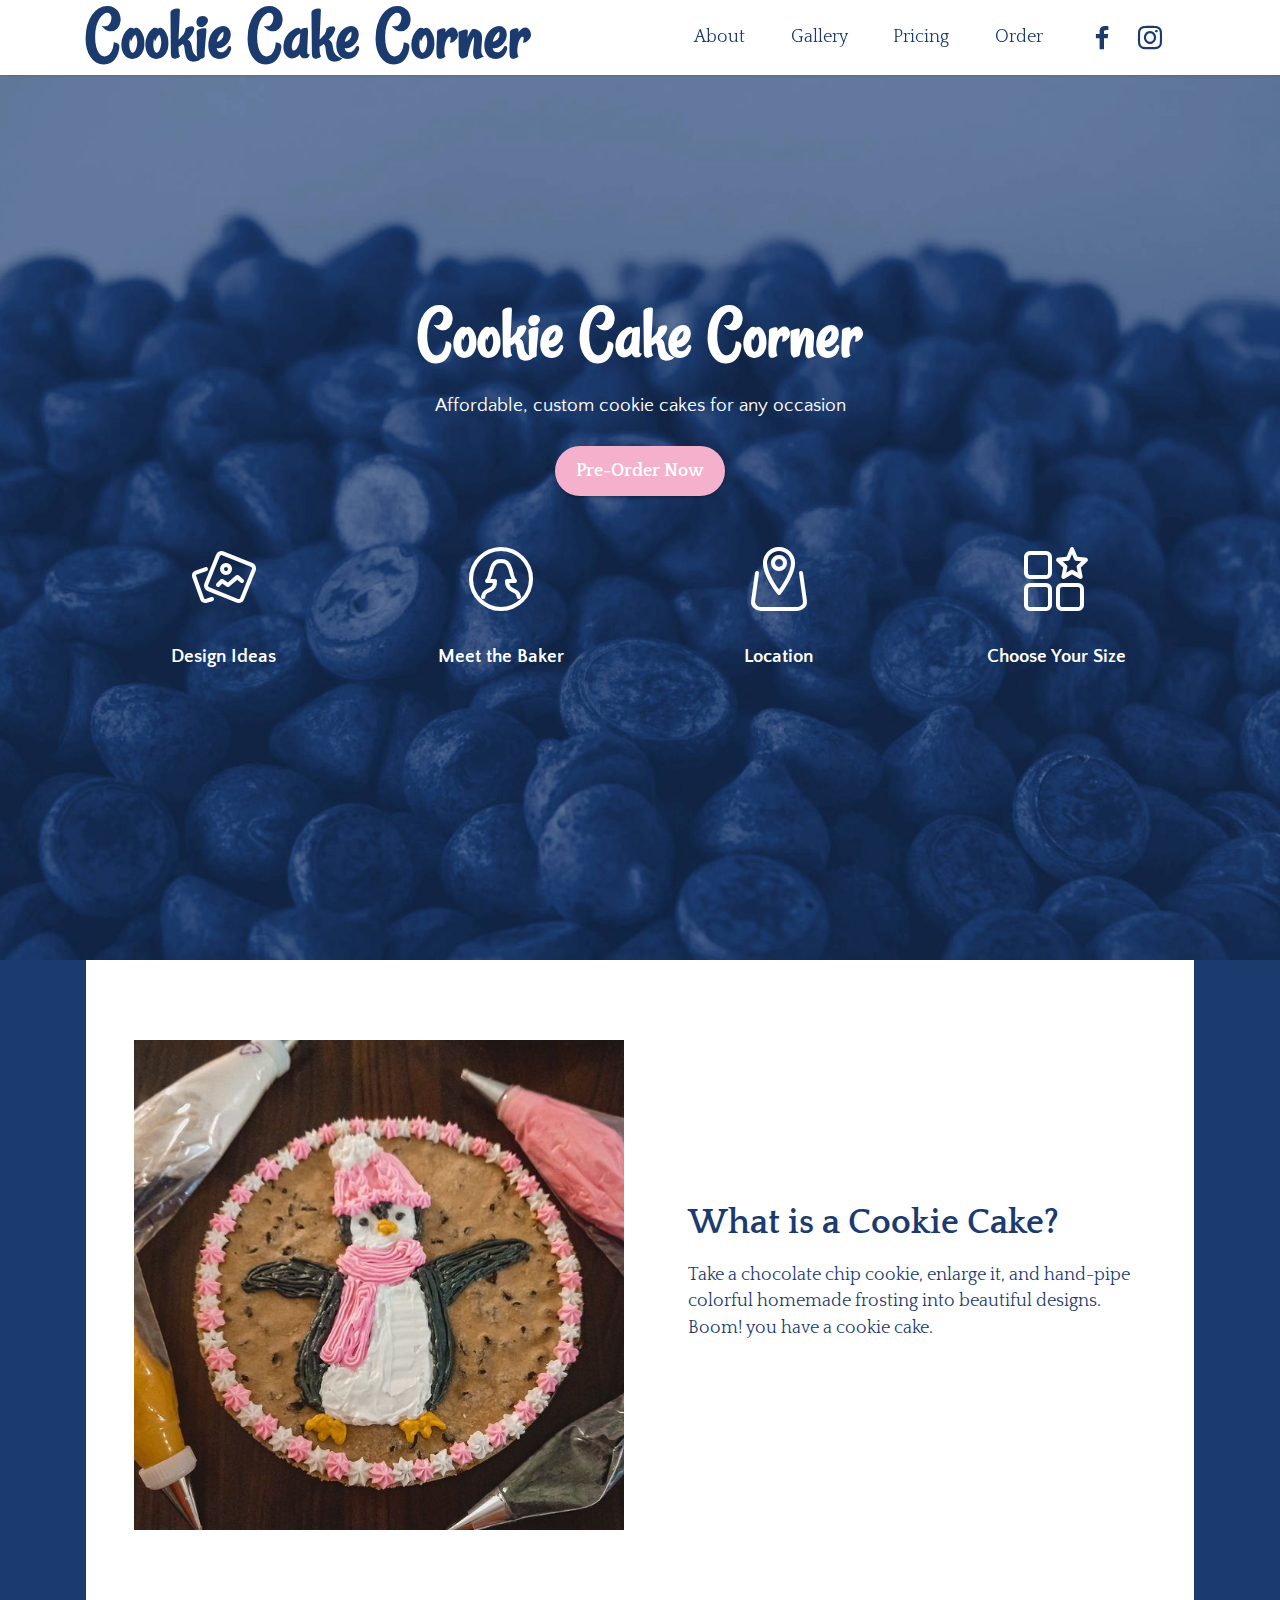
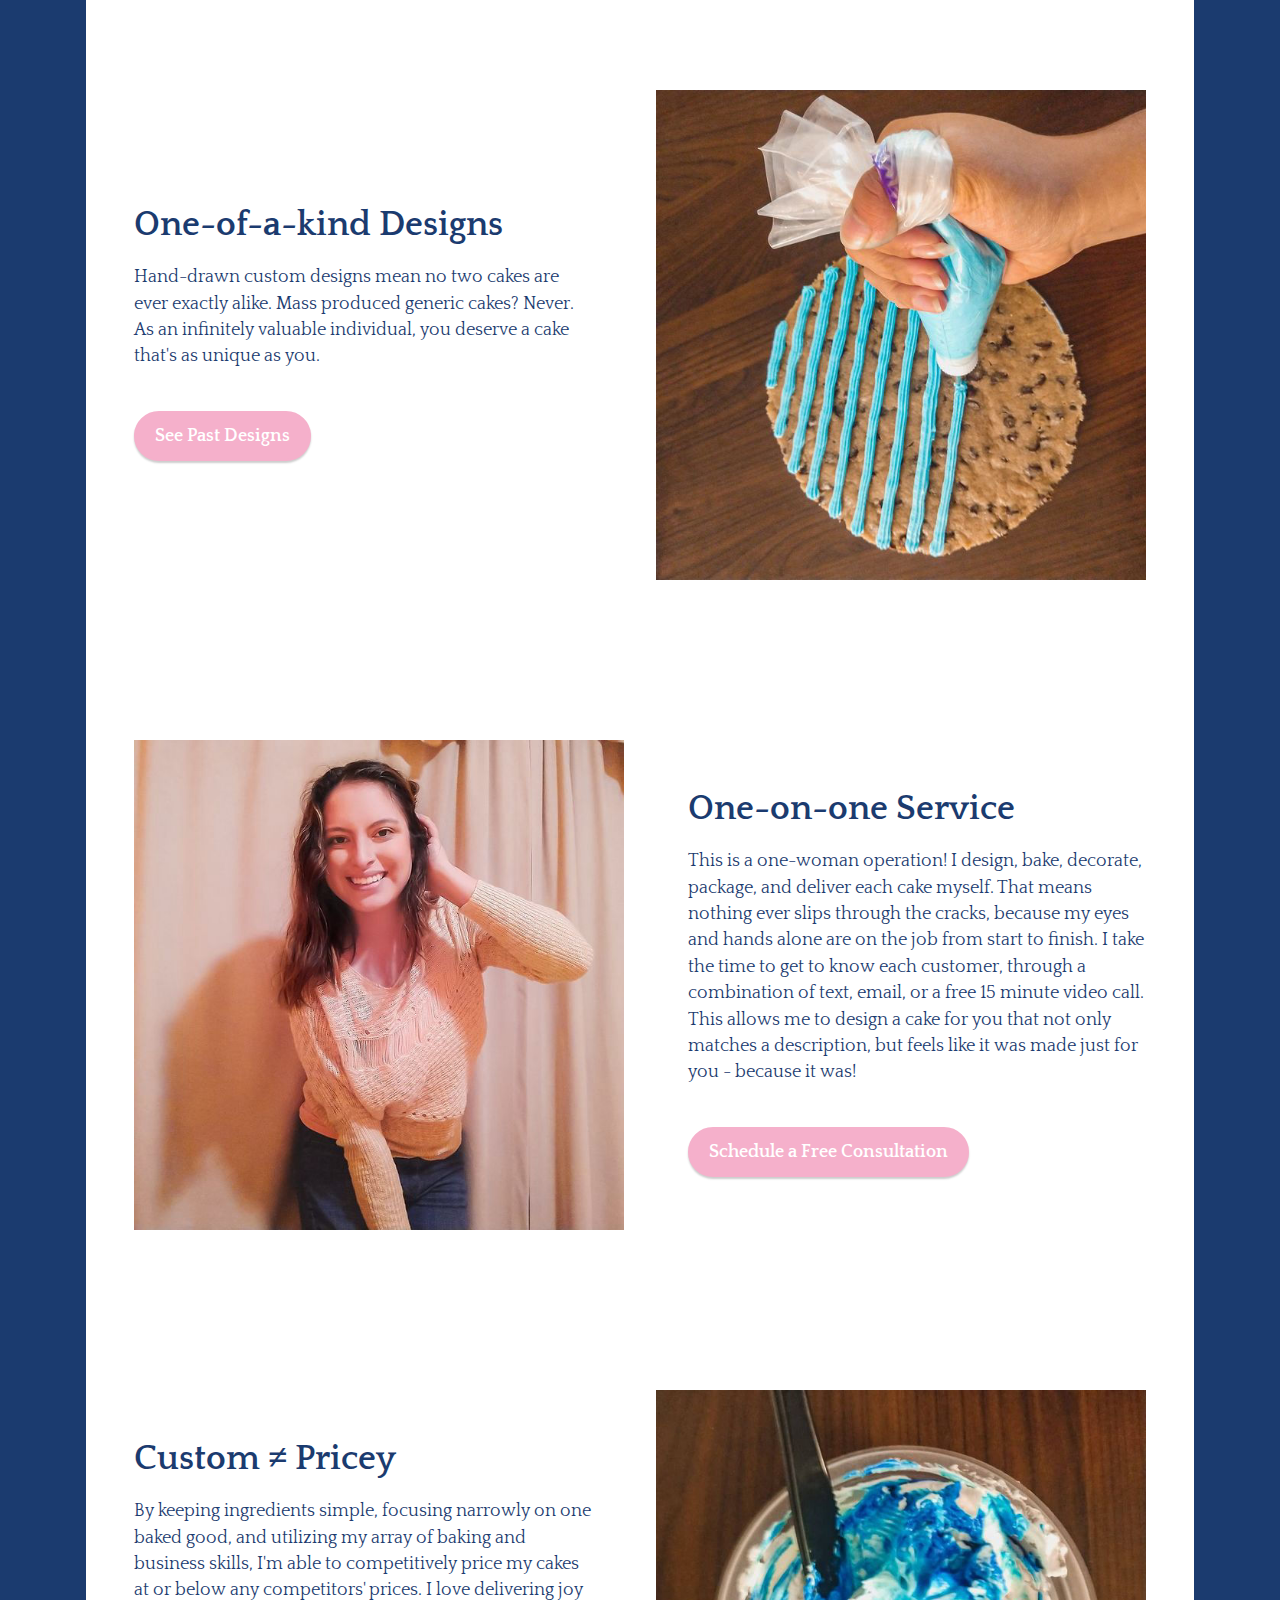
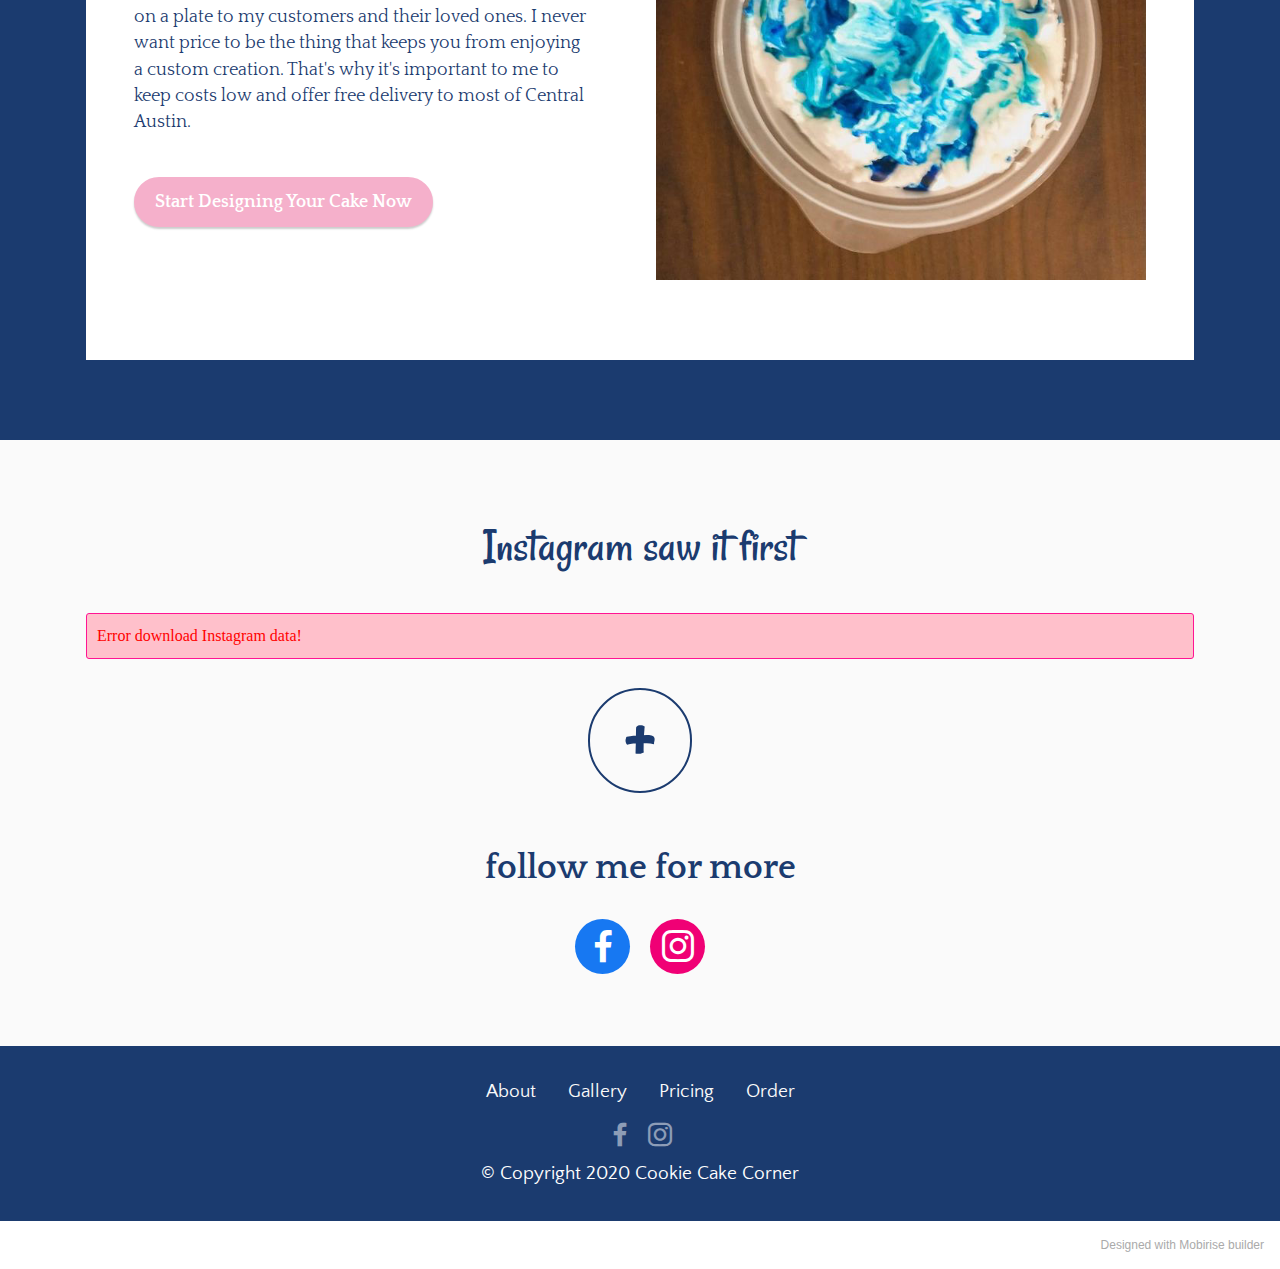
==== commit 6c36ea31: "added page descriptions" ====
--- a/index.html
+++ b/index.html
@@ -6,8 +6,8 @@
   <meta http-equiv="X-UA-Compatible" content="IE=edge">
   <meta name="generator" content="Mobirise v5.2.0, mobirise.com">
   <meta name="viewport" content="width=device-width, initial-scale=1, minimum-scale=1">
-  <link rel="shortcut icon" href="assets/images/logo.png" type="image/x-icon">
-  <meta name="description" content="">
+  <link rel="shortcut icon" href="assets/images/126144578-790955731749705-3295473691576628063-n1-128x128-1.png" type="image/x-icon">
+  <meta name="description" content="Local Austin home bakery offering affordable custom cookie cakes for any occasion.">
   
   
   <title>Home</title>
@@ -244,7 +244,7 @@
     </div>
 </section>
 
-<section class="mbr-instagram-feed" id="instagram-feed-block-19" data-per-row-grid="4" data-rows="1" data-per-row-slider="" data-spacing="10" data-full-width="" data-account="cookiecakecorner" data-rv-view="8" style="background-color: rgb(250, 250, 250); padding-top: 80px; padding-bottom: 40px;">
+<section class="mbr-instagram-feed" id="instagram-feed-block-19" data-per-row-grid="4" data-rows="1" data-per-row-slider="" data-spacing="10" data-full-width="" data-account="cookiecakecorner" data-rv-view="17" style="background-color: rgb(250, 250, 250); padding-top: 80px; padding-bottom: 40px;">
     
     <div class="container container_toggle">
         <div class="row">
@@ -338,7 +338,7 @@
             </div>
         </div>
     </div>
-</section><section style="background-color: #fff; font-family: -apple-system, BlinkMacSystemFont, 'Segoe UI', 'Roboto', 'Helvetica Neue', Arial, sans-serif; color:#aaa; font-size:12px; padding: 0; align-items: center; display: flex;"><a href="https://mobirise.site/p" style="flex: 1 1; height: 3rem; padding-left: 1rem;"></a><p style="flex: 0 0 auto; margin:0; padding-right:1rem;"><a href="https://mobirise.site/r" style="color:#aaa;">The website</a> was designed with Mobirise template</p></section><script src="assets/web/assets/jquery/jquery.min.js"></script>  <script src="assets/popper/popper.min.js"></script>  <script src="assets/tether/tether.min.js"></script>  <script src="assets/bootstrap/js/bootstrap.min.js"></script>  <script src="assets/smoothscroll/smooth-scroll.js"></script>  <script src="assets/dropdown/js/nav-dropdown.js"></script>  <script src="assets/dropdown/js/navbar-dropdown.js"></script>  <script src="assets/touchswipe/jquery.touch-swipe.min.js"></script>  <script src="assets/vimeoplayer/jquery.mb.vimeo_player.js"></script>  <script src="assets/instagram-feed/index.js"></script>  <script src="assets/slick/slick.min.js"></script>  <script src="assets/theme/js/script.js"></script>  
+</section><section style="background-color: #fff; font-family: -apple-system, BlinkMacSystemFont, 'Segoe UI', 'Roboto', 'Helvetica Neue', Arial, sans-serif; color:#aaa; font-size:12px; padding: 0; align-items: center; display: flex;"><a href="https://mobirise.site/z" style="flex: 1 1; height: 3rem; padding-left: 1rem;"></a><p style="flex: 0 0 auto; margin:0; padding-right:1rem;"><a href="https://mobirise.site/i" style="color:#aaa;">Designed with Mobirise</a> builder</p></section><script src="assets/web/assets/jquery/jquery.min.js"></script>  <script src="assets/popper/popper.min.js"></script>  <script src="assets/tether/tether.min.js"></script>  <script src="assets/bootstrap/js/bootstrap.min.js"></script>  <script src="assets/smoothscroll/smooth-scroll.js"></script>  <script src="assets/dropdown/js/nav-dropdown.js"></script>  <script src="assets/dropdown/js/navbar-dropdown.js"></script>  <script src="assets/touchswipe/jquery.touch-swipe.min.js"></script>  <script src="assets/vimeoplayer/jquery.mb.vimeo_player.js"></script>  <script src="assets/instagram-feed/index.js"></script>  <script src="assets/slick/slick.min.js"></script>  <script src="assets/theme/js/script.js"></script>  
   
   
  <div id="scrollToTop" class="scrollToTop mbr-arrow-up"><a style="text-align: center;"><i class="mbr-arrow-up-icon mbr-arrow-up-icon-cm cm-icon cm-icon-smallarrow-up"></i></a></div>
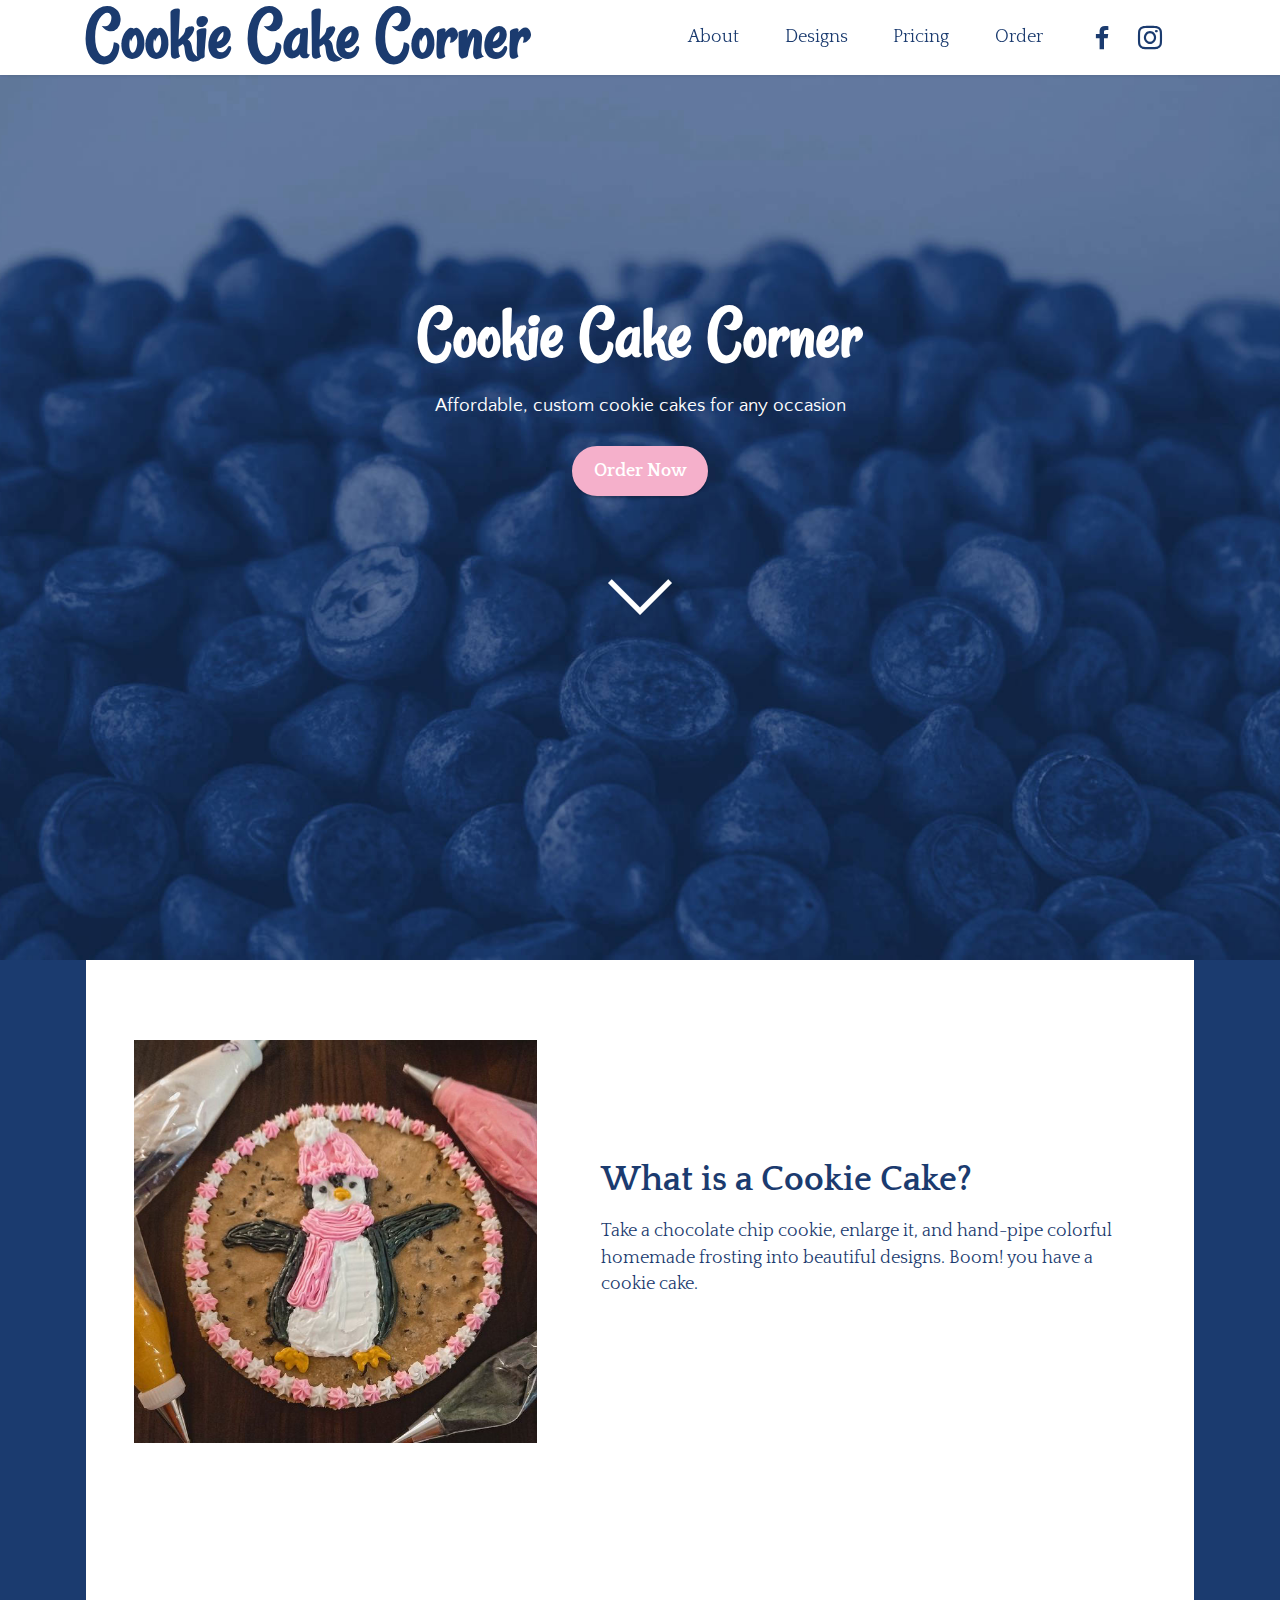
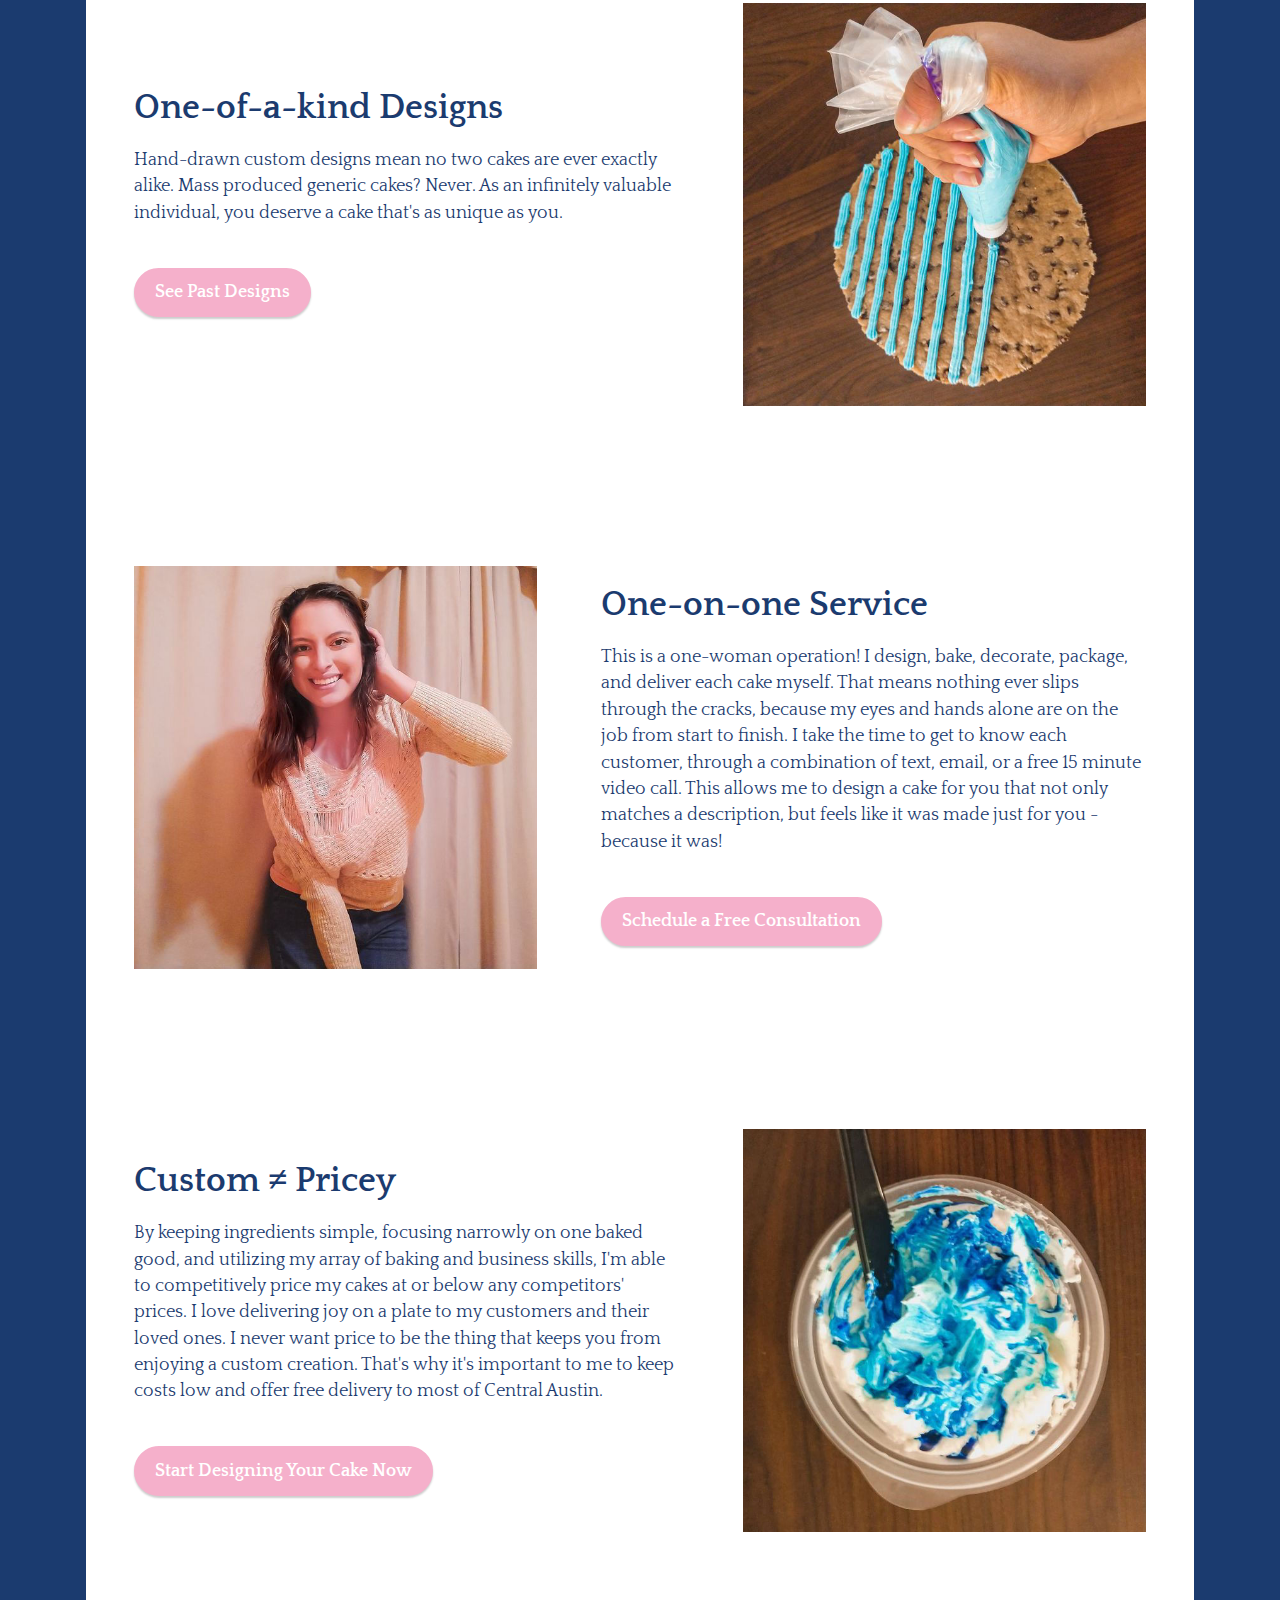
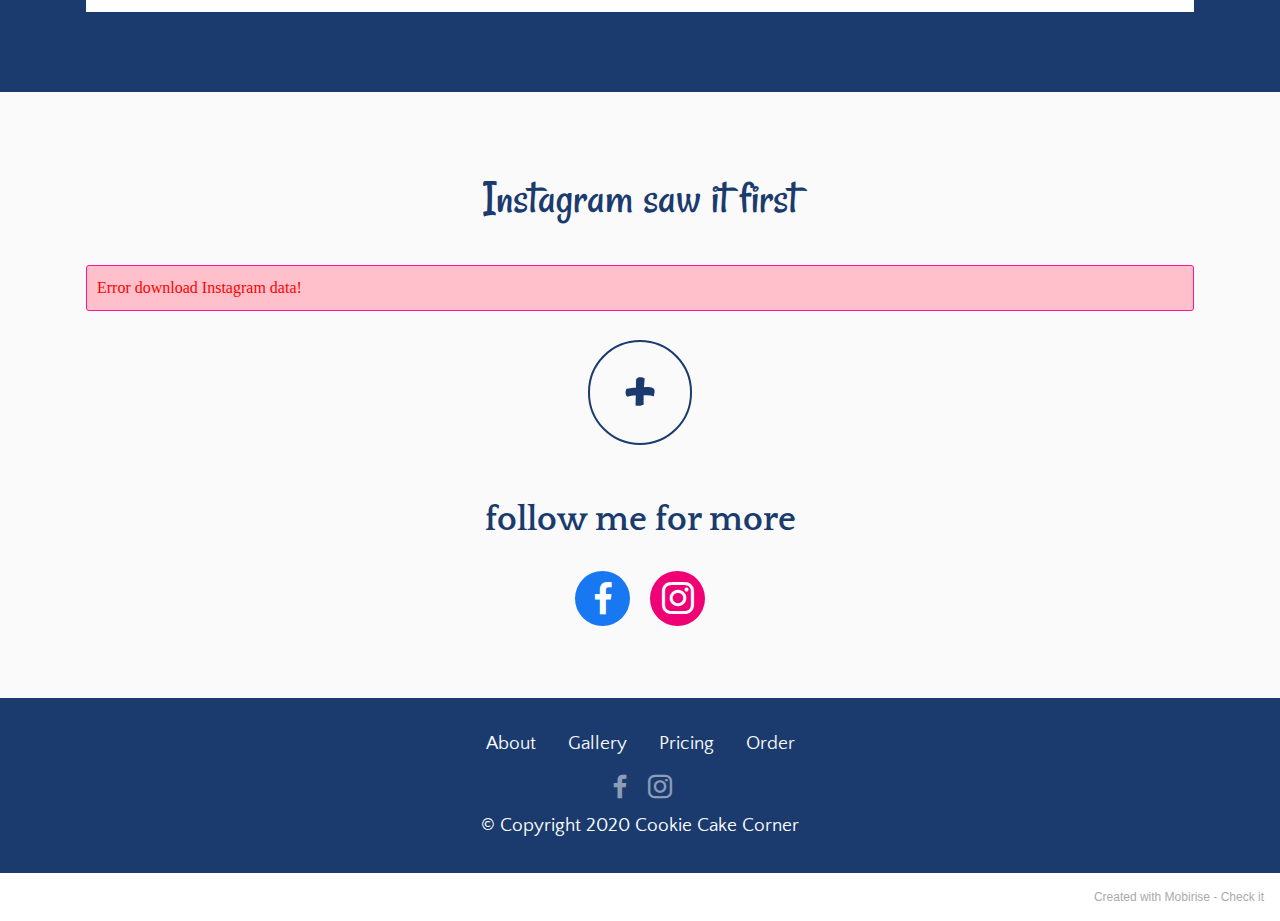
==== commit 83f351dc: "who even knows" ====
--- a/index.html
+++ b/index.html
@@ -12,6 +12,7 @@
   
   <title>Home</title>
   <link rel="stylesheet" href="assets/web/assets/mobirise-icons/mobirise-icons.css">
+  <link rel="stylesheet" href="assets/web/assets/mobirise-icons2/mobirise2.css">
   <link rel="stylesheet" href="assets/web/assets/mobirise-icons-bold/mobirise-icons-bold.css">
   <link rel="stylesheet" href="assets/tether/tether.min.css">
   <link rel="stylesheet" href="assets/bootstrap/css/bootstrap.min.css">
@@ -64,7 +65,7 @@
             <div class="collapse navbar-collapse" id="navbarSupportedContent">
                 <ul class="navbar-nav nav-dropdown nav-right" data-app-modern-menu="true"><li class="nav-item"><a class="nav-link link text-primary display-4" href="about.html">
                             About</a></li><li class="nav-item"><a class="nav-link link text-primary display-4" href="gallery.html">
-                            Gallery</a></li>
+                            Designs<br></a></li>
                     <li class="nav-item"><a class="nav-link link text-primary display-4" href="pricing.html">
                             Pricing</a></li>
                     <li class="nav-item"><a class="nav-link link text-primary display-4" href="contact.html">Order</a>
@@ -98,44 +99,20 @@
                     Cookie Cake Corner</h1>
                 <p class="mbr-text mbr-white mbr-fonts-style display-7">
                     Affordable, custom cookie cakes for any occasion</p>
-                <div class="mbr-section-btn align-center"><a class="btn btn-success display-4" href="contact.html#form2-1o">Pre-Order Now</a></div>
+                <div class="mbr-section-btn align-center"><a class="btn btn-success display-4" href="contact.html#form2-1o">Order Now</a></div>
 
                 <div class="row justify-content-center">
                     <div class="col-12 col-md-6 col-lg-3">
                         <div class="card-wrapper">
                             <div class="card-box align-center">
-                                <a href="gallery.html"><span class="mbr-iconfont mbrib-image-gallery"></span></a>
-                                <h4 class="card-title align-center mbr-black mbr-fonts-style display-7">
-                                    <strong>Design Ideas</strong></h4>
+                                <a href="index.html#features17-2h"><span class="mbr-iconfont mobi-mbri-arrow-down mobi-mbri"></span></a>
+                                <h4 class="card-title align-center mbr-black mbr-fonts-style display-7"></h4>
                             </div>
                         </div>
                     </div>
-                    <div class="col-12 col-md-6 col-lg-3">
-                        <div class="card-wrapper">
-                            <div class="card-box align-center">
-                                <a href="about.html#image1-14"><span class="mbr-iconfont mbrib-user2"></span></a>
-                                <h4 class="card-title align-center mbr-black mbr-fonts-style display-7"><strong>Meet the Baker</strong></h4>
-                            </div>
-                        </div>
-                    </div>
-                    <div class="col-12 col-md-6 col-lg-3">
-                        <div class="card-wrapper">
-                            <div class="card-box align-center">
-                                <a href="about.html#map2-1c"><span class="mbr-iconfont mbrib-map-pin"></span></a>
-                                <h4 class="card-title align-center mbr-black mbr-fonts-style display-7">
-                                    <strong>Location</strong></h4>
-                            </div>
-                        </div>
-                    </div>
-                    <div class="col-12 col-md-6 col-lg-3">
-                        <div class="card-wrapper">
-                            <div class="card-box align-center">
-                                <a href="pricing.html#features11-1t"><span class="mbr-iconfont mbrib-features"></span></a>
-                                <h4 class="card-title align-center mbr-black mbr-fonts-style display-7">
-                                    <strong>Choose Your Size</strong></h4>
-                            </div>
-                        </div>
-                    </div>
+                    
+                    
+                    
                 </div>
             </div>
         </div>
@@ -149,7 +126,7 @@
     <div class="container">
         <div class="content-wrapper">
             <div class="row align-items-center">
-                <div class="col-12 col-lg-6">
+                <div class="col-12 col-lg-5">
                     <div class="image-wrapper">
                         <img src="assets/images/130549491-309105446987804-8225298789273367169-n-640x640.jpg" alt="A round cookie cake with a penguin design.">
                     </div>
@@ -183,7 +160,7 @@
                         <div class="mbr-section-btn mt-3"><a class="btn btn-success display-4" href="gallery.html">See Past Designs</a></div>
                     </div>
                 </div>
-                <div class="col-12 col-lg-6">
+                <div class="col-12 col-lg-5">
                     <div class="image-wrapper">
                         <img src="assets/images/130448167-821468468423043-4062800684799456657-n-640x640.jpg" alt="A hand piping frosting onto a round cookie cake.">
                     </div>
@@ -200,7 +177,7 @@
     <div class="container">
         <div class="content-wrapper">
             <div class="row align-items-center">
-                <div class="col-12 col-lg-6">
+                <div class="col-12 col-lg-5">
                     <div class="image-wrapper">
                         <img src="assets/images/131925161-201725915003206-8487160221785736344-n-640x640.jpg" alt="Alicia, the founder and baker.">
                     </div>
@@ -209,7 +186,7 @@
                     <div class="text-wrapper">
                         <h6 class="card-title mbr-fonts-style display-5"><strong>One-on-one Service</strong></h6>
                         <p class="mbr-text mbr-fonts-style mb-4 display-4">This is a one-woman operation! I design, bake, decorate, package, and deliver each cake myself. That means nothing ever slips through the cracks, because my eyes and hands alone are on the job from start to finish. I take the time to get to know each customer, through a combination of text, email, or a free 15 minute video call. This allows me to design a cake for you that not only matches a description, but feels like it was made just for you - because it was!</p>
-                        <div class="mbr-section-btn mt-3"><a class="btn btn-success display-4" href="contact.html#form5-1j">
+                        <div class="mbr-section-btn mt-3"><a class="btn btn-success display-4" href="contact.html#contacts1-y">
                                 Schedule a Free Consultation</a></div>
                     </div>
                 </div>
@@ -234,7 +211,7 @@
                         <div class="mbr-section-btn mt-3"><a class="btn btn-success display-4" href="pricing.html#features11-1t">Start Designing Your Cake Now</a></div>
                     </div>
                 </div>
-                <div class="col-12 col-lg-6">
+                <div class="col-12 col-lg-5">
                     <div class="image-wrapper">
                         <img src="assets/images/130296194-293526298753684-952230683356424913-n-640x640.jpg" alt="A bowl of partially mixed icing and food coloring.">
                     </div>
@@ -338,7 +315,7 @@
             </div>
         </div>
     </div>
-</section><section style="background-color: #fff; font-family: -apple-system, BlinkMacSystemFont, 'Segoe UI', 'Roboto', 'Helvetica Neue', Arial, sans-serif; color:#aaa; font-size:12px; padding: 0; align-items: center; display: flex;"><a href="https://mobirise.site/z" style="flex: 1 1; height: 3rem; padding-left: 1rem;"></a><p style="flex: 0 0 auto; margin:0; padding-right:1rem;"><a href="https://mobirise.site/i" style="color:#aaa;">Designed with Mobirise</a> builder</p></section><script src="assets/web/assets/jquery/jquery.min.js"></script>  <script src="assets/popper/popper.min.js"></script>  <script src="assets/tether/tether.min.js"></script>  <script src="assets/bootstrap/js/bootstrap.min.js"></script>  <script src="assets/smoothscroll/smooth-scroll.js"></script>  <script src="assets/dropdown/js/nav-dropdown.js"></script>  <script src="assets/dropdown/js/navbar-dropdown.js"></script>  <script src="assets/touchswipe/jquery.touch-swipe.min.js"></script>  <script src="assets/vimeoplayer/jquery.mb.vimeo_player.js"></script>  <script src="assets/instagram-feed/index.js"></script>  <script src="assets/slick/slick.min.js"></script>  <script src="assets/theme/js/script.js"></script>  
+</section><section style="background-color: #fff; font-family: -apple-system, BlinkMacSystemFont, 'Segoe UI', 'Roboto', 'Helvetica Neue', Arial, sans-serif; color:#aaa; font-size:12px; padding: 0; align-items: center; display: flex;"><a href="https://mobirise.site/e" style="flex: 1 1; height: 3rem; padding-left: 1rem;"></a><p style="flex: 0 0 auto; margin:0; padding-right:1rem;">Created with Mobirise - <a href="https://mobirise.site/m" style="color:#aaa;">Check it</a></p></section><script src="assets/web/assets/jquery/jquery.min.js"></script>  <script src="assets/popper/popper.min.js"></script>  <script src="assets/tether/tether.min.js"></script>  <script src="assets/bootstrap/js/bootstrap.min.js"></script>  <script src="assets/smoothscroll/smooth-scroll.js"></script>  <script src="assets/dropdown/js/nav-dropdown.js"></script>  <script src="assets/dropdown/js/navbar-dropdown.js"></script>  <script src="assets/touchswipe/jquery.touch-swipe.min.js"></script>  <script src="assets/vimeoplayer/jquery.mb.vimeo_player.js"></script>  <script src="assets/instagram-feed/index.js"></script>  <script src="assets/slick/slick.min.js"></script>  <script src="assets/theme/js/script.js"></script>  
   
   
  <div id="scrollToTop" class="scrollToTop mbr-arrow-up"><a style="text-align: center;"><i class="mbr-arrow-up-icon mbr-arrow-up-icon-cm cm-icon cm-icon-smallarrow-up"></i></a></div>
--- a/assets/web/assets/mobirise-icons2/mobirise2.css
+++ b/assets/web/assets/mobirise-icons2/mobirise2.css
@@ -0,0 +1,498 @@
+@font-face {
+  font-family: 'Moririse2';
+  font-display: swap;
+  src:  url('mobirise2.eot?f2bix4');
+  src:  url('mobirise2.eot?f2bix4#iefix') format('embedded-opentype'),
+    url('mobirise2.ttf?f2bix4') format('truetype'),
+    url('mobirise2.woff?f2bix4') format('woff'),
+    url('mobirise2.svg?f2bix4#mobirise2') format('svg');
+  font-weight: normal;
+  font-style: normal;
+}
+
+[class^="mobi-"], [class*=" mobi-"] {
+  /* use !important to prevent issues with browser extensions that change fonts */
+  font-family: 'Moririse2' !important;
+  speak: none;
+  font-style: normal;
+  font-weight: normal;
+  font-variant: normal;
+  text-transform: none;
+  line-height: 1;
+
+  /* Better Font Rendering =========== */
+  -webkit-font-smoothing: antialiased;
+  -moz-osx-font-smoothing: grayscale;
+}
+
+.mobi-mbri-add-submenu:before {
+  content: "\e900";
+}
+.mobi-mbri-alert:before {
+  content: "\e901";
+}
+.mobi-mbri-align-center:before {
+  content: "\e902";
+}
+.mobi-mbri-align-justify:before {
+  content: "\e903";
+}
+.mobi-mbri-align-left:before {
+  content: "\e904";
+}
+.mobi-mbri-align-right:before {
+  content: "\e905";
+}
+.mobi-mbri-android:before {
+  content: "\e906";
+}
+.mobi-mbri-apple:before {
+  content: "\e907";
+}
+.mobi-mbri-arrow-down:before {
+  content: "\e908";
+}
+.mobi-mbri-arrow-next:before {
+  content: "\e909";
+}
+.mobi-mbri-arrow-prev:before {
+  content: "\e90a";
+}
+.mobi-mbri-arrow-up:before {
+  content: "\e90b";
+}
+.mobi-mbri-bold:before {
+  content: "\e90c";
+}
+.mobi-mbri-bookmark:before {
+  content: "\e90d";
+}
+.mobi-mbri-bootstrap:before {
+  content: "\e90e";
+}
+.mobi-mbri-briefcase:before {
+  content: "\e90f";
+}
+.mobi-mbri-browse:before {
+  content: "\e910";
+}
+.mobi-mbri-bulleted-list:before {
+  content: "\e911";
+}
+.mobi-mbri-calendar:before {
+  content: "\e912";
+}
+.mobi-mbri-camera:before {
+  content: "\e913";
+}
+.mobi-mbri-cart-add:before {
+  content: "\e914";
+}
+.mobi-mbri-cart-full:before {
+  content: "\e915";
+}
+.mobi-mbri-cash:before {
+  content: "\e916";
+}
+.mobi-mbri-change-style:before {
+  content: "\e917";
+}
+.mobi-mbri-chat:before {
+  content: "\e918";
+}
+.mobi-mbri-clock:before {
+  content: "\e919";
+}
+.mobi-mbri-close:before {
+  content: "\e91a";
+}
+.mobi-mbri-cloud:before {
+  content: "\e91b";
+}
+.mobi-mbri-code:before {
+  content: "\e91c";
+}
+.mobi-mbri-contact-form:before {
+  content: "\e91d";
+}
+.mobi-mbri-credit-card:before {
+  content: "\e91e";
+}
+.mobi-mbri-cursor-click:before {
+  content: "\e91f";
+}
+.mobi-mbri-cust-feedback:before {
+  content: "\e920";
+}
+.mobi-mbri-database:before {
+  content: "\e921";
+}
+.mobi-mbri-delivery:before {
+  content: "\e922";
+}
+.mobi-mbri-desktop:before {
+  content: "\e923";
+}
+.mobi-mbri-devices:before {
+  content: "\e924";
+}
+.mobi-mbri-down:before {
+  content: "\e925";
+}
+.mobi-mbri-download-2:before {
+  content: "\e926";
+}
+.mobi-mbri-download:before {
+  content: "\e927";
+}
+.mobi-mbri-drag-n-drop-2:before {
+  content: "\e928";
+}
+.mobi-mbri-drag-n-drop:before {
+  content: "\e929";
+}
+.mobi-mbri-edit-2:before {
+  content: "\e92a";
+}
+.mobi-mbri-edit:before {
+  content: "\e92b";
+}
+.mobi-mbri-error:before {
+  content: "\e92c";
+}
+.mobi-mbri-extension:before {
+  content: "\e92d";
+}
+.mobi-mbri-features:before {
+  content: "\e92e";
+}
+.mobi-mbri-file:before {
+  content: "\e92f";
+}
+.mobi-mbri-flag:before {
+  content: "\e930";
+}
+.mobi-mbri-folder:before {
+  content: "\e931";
+}
+.mobi-mbri-gift:before {
+  content: "\e932";
+}
+.mobi-mbri-github:before {
+  content: "\e933";
+}
+.mobi-mbri-globe-2:before {
+  content: "\e934";
+}
+.mobi-mbri-globe:before {
+  content: "\e935";
+}
+.mobi-mbri-growing-chart:before {
+  content: "\e936";
+}
+.mobi-mbri-hearth:before {
+  content: "\e937";
+}
+.mobi-mbri-help:before {
+  content: "\e938";
+}
+.mobi-mbri-home:before {
+  content: "\e939";
+}
+.mobi-mbri-hot-cup:before {
+  content: "\e93a";
+}
+.mobi-mbri-idea:before {
+  content: "\e93b";
+}
+.mobi-mbri-image-gallery:before {
+  content: "\e93c";
+}
+.mobi-mbri-image-slider:before {
+  content: "\e93d";
+}
+.mobi-mbri-info:before {
+  content: "\e93e";
+}
+.mobi-mbri-italic:before {
+  content: "\e93f";
+}
+.mobi-mbri-key:before {
+  content: "\e940";
+}
+.mobi-mbri-laptop:before {
+  content: "\e941";
+}
+.mobi-mbri-layers:before {
+  content: "\e942";
+}
+.mobi-mbri-left-right:before {
+  content: "\e943";
+}
+.mobi-mbri-left:before {
+  content: "\e944";
+}
+.mobi-mbri-letter:before {
+  content: "\e945";
+}
+.mobi-mbri-like:before {
+  content: "\e946";
+}
+.mobi-mbri-link:before {
+  content: "\e947";
+}
+.mobi-mbri-lock:before {
+  content: "\e948";
+}
+.mobi-mbri-login:before {
+  content: "\e949";
+}
+.mobi-mbri-logout:before {
+  content: "\e94a";
+}
+.mobi-mbri-magic-stick:before {
+  content: "\e94b";
+}
+.mobi-mbri-map-pin:before {
+  content: "\e94c";
+}
+.mobi-mbri-menu:before {
+  content: "\e94d";
+}
+.mobi-mbri-mobile-2:before {
+  content: "\e94e";
+}
+.mobi-mbri-mobile-horizontal:before {
+  content: "\e94f";
+}
+.mobi-mbri-mobile:before {
+  content: "\e950";
+}
+.mobi-mbri-mobirise:before {
+  content: "\e951";
+}
+.mobi-mbri-more-horizontal:before {
+  content: "\e952";
+}
+.mobi-mbri-more-vertical:before {
+  content: "\e953";
+}
+.mobi-mbri-music:before {
+  content: "\e954";
+}
+.mobi-mbri-new-file:before {
+  content: "\e955";
+}
+.mobi-mbri-numbered-list:before {
+  content: "\e956";
+}
+.mobi-mbri-opened-folder:before {
+  content: "\e957";
+}
+.mobi-mbri-pages:before {
+  content: "\e958";
+}
+.mobi-mbri-paper-plane:before {
+  content: "\e959";
+}
+.mobi-mbri-paperclip:before {
+  content: "\e95a";
+}
+.mobi-mbri-phone:before {
+  content: "\e95b";
+}
+.mobi-mbri-photo:before {
+  content: "\e95c";
+}
+.mobi-mbri-photos:before {
+  content: "\e95d";
+}
+.mobi-mbri-pin:before {
+  content: "\e95e";
+}
+.mobi-mbri-play:before {
+  content: "\e95f";
+}
+.mobi-mbri-plus:before {
+  content: "\e960";
+}
+.mobi-mbri-preview:before {
+  content: "\e961";
+}
+.mobi-mbri-print:before {
+  content: "\e962";
+}
+.mobi-mbri-protect:before {
+  content: "\e963";
+}
+.mobi-mbri-question:before {
+  content: "\e964";
+}
+.mobi-mbri-quote-left:before {
+  content: "\e965";
+}
+.mobi-mbri-quote-right:before {
+  content: "\e966";
+}
+.mobi-mbri-redo:before {
+  content: "\e967";
+}
+.mobi-mbri-refresh:before {
+  content: "\e968";
+}
+.mobi-mbri-responsive-2:before {
+  content: "\e969";
+}
+.mobi-mbri-responsive:before {
+  content: "\e96a";
+}
+.mobi-mbri-right:before {
+  content: "\e96b";
+}
+.mobi-mbri-rocket:before {
+  content: "\e96c";
+}
+.mobi-mbri-sad-face:before {
+  content: "\e96d";
+}
+.mobi-mbri-sale:before {
+  content: "\e96e";
+}
+.mobi-mbri-save:before {
+  content: "\e96f";
+}
+.mobi-mbri-search:before {
+  content: "\e970";
+}
+.mobi-mbri-setting-2:before {
+  content: "\e971";
+}
+.mobi-mbri-setting-3:before {
+  content: "\e972";
+}
+.mobi-mbri-setting:before {
+  content: "\e973";
+}
+.mobi-mbri-share:before {
+  content: "\e974";
+}
+.mobi-mbri-shopping-bag:before {
+  content: "\e975";
+}
+.mobi-mbri-shopping-basket:before {
+  content: "\e976";
+}
+.mobi-mbri-shopping-cart:before {
+  content: "\e977";
+}
+.mobi-mbri-sites:before {
+  content: "\e978";
+}
+.mobi-mbri-smile-face:before {
+  content: "\e979";
+}
+.mobi-mbri-speed:before {
+  content: "\e97a";
+}
+.mobi-mbri-star:before {
+  content: "\e97b";
+}
+.mobi-mbri-success:before {
+  content: "\e97c";
+}
+.mobi-mbri-sun:before {
+  content: "\e97d";
+}
+.mobi-mbri-sun2:before {
+  content: "\e97e";
+}
+.mobi-mbri-tablet-vertical:before {
+  content: "\e97f";
+}
+.mobi-mbri-tablet:before {
+  content: "\e980";
+}
+.mobi-mbri-target:before {
+  content: "\e981";
+}
+.mobi-mbri-timer:before {
+  content: "\e982";
+}
+.mobi-mbri-to-ftp:before {
+  content: "\e983";
+}
+.mobi-mbri-to-local-drive:before {
+  content: "\e984";
+}
+.mobi-mbri-touch-swipe:before {
+  content: "\e985";
+}
+.mobi-mbri-touch:before {
+  content: "\e986";
+}
+.mobi-mbri-trash:before {
+  content: "\e987";
+}
+.mobi-mbri-underline:before {
+  content: "\e988";
+}
+.mobi-mbri-undo:before {
+  content: "\e989";
+}
+.mobi-mbri-unlink:before {
+  content: "\e98a";
+}
+.mobi-mbri-unlock:before {
+  content: "\e98b";
+}
+.mobi-mbri-up-down:before {
+  content: "\e98c";
+}
+.mobi-mbri-up:before {
+  content: "\e98d";
+}
+.mobi-mbri-update:before {
+  content: "\e98e";
+}
+.mobi-mbri-upload-2:before {
+  content: "\e98f";
+}
+.mobi-mbri-upload:before {
+  content: "\e990";
+}
+.mobi-mbri-user-2:before {
+  content: "\e991";
+}
+.mobi-mbri-user:before {
+  content: "\e992";
+}
+.mobi-mbri-users:before {
+  content: "\e993";
+}
+.mobi-mbri-video-play:before {
+  content: "\e994";
+}
+.mobi-mbri-video:before {
+  content: "\e995";
+}
+.mobi-mbri-watch:before {
+  content: "\e996";
+}
+.mobi-mbri-website-theme-2:before {
+  content: "\e997";
+}
+.mobi-mbri-website-theme:before {
+  content: "\e998";
+}
+.mobi-mbri-wifi:before {
+  content: "\e999";
+}
+.mobi-mbri-windows:before {
+  content: "\e99a";
+}
+.mobi-mbri-zoom-in:before {
+  content: "\e99b";
+}
+.mobi-mbri-zoom-out:before {
+  content: "\e99c";
+}
--- a/assets/mobirise/css/mbr-additional.css
+++ b/assets/mobirise/css/mbr-additional.css
@@ -732,46 +732,6 @@
 }
 .cid-shZnjHWmHh H1 {
   text-align: center;
-  color: #1b3b6f;
-}
-.cid-slVO659VoD {
-  padding-top: 4rem;
-  padding-bottom: 2rem;
-  background-color: #ffffff;
-}
-.cid-slVO659VoD .number-wrap {
-  color: #1b3b6f;
-  text-align: center;
-}
-.cid-slVO659VoD .number {
-  color: #1b3b6f;
-  white-space: nowrap;
-}
-.cid-slVO659VoD .period {
-  display: block;
-}
-.cid-slVO659VoD .dot {
-  display: none;
-}
-@media (max-width: 767px) {
-  .cid-slVO659VoD .period {
-    font-size: 0.8rem;
-  }
-}
-.cid-slVO659VoD .btn {
-  height: 100%;
-  margin: 0;
-}
-.cid-slVO659VoD .mbr-section-btn {
-  margin-bottom: 1.2rem;
-}
-.cid-slVO659VoD H3 {
-  color: #1b3b6f;
-}
-.cid-slVO659VoD .mbr-section-subtitle {
-  color: #1b3b6f;
-}
-.cid-slVO659VoD .mbr-text {
   color: #1b3b6f;
 }
 .cid-sgXqG0fzNt {
@@ -1186,6 +1146,44 @@
     left: -1rem;
   }
 }
+.cid-smdVci8LGQ {
+  padding-top: 5rem;
+  padding-bottom: 5rem;
+  background-color: #ffffff;
+}
+.cid-smdVci8LGQ .card-box {
+  z-index: 10;
+  position: relative;
+}
+@media (min-width: 1500px) {
+  .cid-smdVci8LGQ .container {
+    max-width: 1400px;
+  }
+}
+.cid-smdVci8LGQ .card {
+  margin: auto;
+}
+.cid-smdVci8LGQ .mbr-iconfont {
+  display: block;
+  font-size: 5rem;
+  color: #1b3b6f;
+  margin-bottom: 2rem;
+}
+.cid-smdVci8LGQ .card-wrapper {
+  display: flex;
+  justify-content: center;
+  align-items: center;
+}
+.cid-smdVci8LGQ .row {
+  justify-content: center;
+}
+.cid-smdVci8LGQ H3 {
+  color: #1b3b6f;
+}
+.cid-smdVci8LGQ .card-title,
+.cid-smdVci8LGQ .card-box {
+  color: #1b3b6f;
+}
 .cid-sj17iselIa {
   padding-top: 2rem;
   padding-bottom: 2rem;
@@ -1609,6 +1607,108 @@
 .cid-slVSwSUfD8 .mbr-section-title {
   color: #1b3b6f;
 }
+.cid-slVRZGXY3S {
+  padding-top: 0rem;
+  padding-bottom: 0rem;
+  background-color: #ffffff;
+}
+.cid-slVRZGXY3S img,
+.cid-slVRZGXY3S .item-img {
+  width: 100%;
+}
+.cid-slVRZGXY3S .item:focus,
+.cid-slVRZGXY3S span:focus {
+  outline: none;
+}
+.cid-slVRZGXY3S .item {
+  cursor: pointer;
+  margin-bottom: 2rem;
+}
+.cid-slVRZGXY3S .item-wrapper {
+  position: relative;
+  border-radius: 4px;
+  background: #fafafa;
+  height: 100%;
+  display: flex;
+  flex-flow: column nowrap;
+}
+@media (min-width: 992px) {
+  .cid-slVRZGXY3S .item-wrapper .item-content {
+    padding: 2rem;
+  }
+}
+@media (max-width: 991px) {
+  .cid-slVRZGXY3S .item-wrapper .item-content {
+    padding: 1rem;
+  }
+}
+.cid-slVRZGXY3S .mbr-section-btn {
+  margin-top: auto !important;
+}
+.cid-slVRZGXY3S .mbr-section-title {
+  color: #232323;
+}
+.cid-slVRZGXY3S .mbr-text,
+.cid-slVRZGXY3S .mbr-section-btn {
+  text-align: left;
+}
+.cid-slVRZGXY3S .item-title {
+  text-align: left;
+}
+.cid-slVRZGXY3S .item-subtitle {
+  text-align: center;
+}
+.cid-slVRuZzMkJ {
+  padding-top: 0rem;
+  padding-bottom: 0rem;
+  background-color: #ffffff;
+}
+.cid-slVRuZzMkJ img,
+.cid-slVRuZzMkJ .item-img {
+  width: 100%;
+}
+.cid-slVRuZzMkJ .item:focus,
+.cid-slVRuZzMkJ span:focus {
+  outline: none;
+}
+.cid-slVRuZzMkJ .item {
+  cursor: pointer;
+  margin-bottom: 2rem;
+}
+.cid-slVRuZzMkJ .item-wrapper {
+  position: relative;
+  border-radius: 4px;
+  background: #fafafa;
+  height: 100%;
+  display: flex;
+  flex-flow: column nowrap;
+}
+@media (min-width: 992px) {
+  .cid-slVRuZzMkJ .item-wrapper .item-content {
+    padding: 2rem;
+  }
+}
+@media (max-width: 991px) {
+  .cid-slVRuZzMkJ .item-wrapper .item-content {
+    padding: 1rem;
+  }
+}
+.cid-slVRuZzMkJ .mbr-section-btn {
+  margin-top: auto !important;
+}
+.cid-slVRuZzMkJ .mbr-section-title {
+  color: #232323;
+}
+.cid-slVRuZzMkJ .mbr-text,
+.cid-slVRuZzMkJ .mbr-section-btn {
+  text-align: left;
+}
+.cid-slVRuZzMkJ .item-title {
+  text-align: left;
+}
+.cid-slVRuZzMkJ .item-subtitle {
+  text-align: center;
+}
 .cid-slVQHNTns4 {
   padding-top: 0rem;
   padding-bottom: 0rem;
@@ -1658,108 +1758,6 @@
   text-align: left;
 }
 .cid-slVQHNTns4 .item-subtitle {
-  text-align: center;
-}
-.cid-slVRuZzMkJ {
-  padding-top: 0rem;
-  padding-bottom: 0rem;
-  background-color: #ffffff;
-}
-.cid-slVRuZzMkJ img,
-.cid-slVRuZzMkJ .item-img {
-  width: 100%;
-}
-.cid-slVRuZzMkJ .item:focus,
-.cid-slVRuZzMkJ span:focus {
-  outline: none;
-}
-.cid-slVRuZzMkJ .item {
-  cursor: pointer;
-  margin-bottom: 2rem;
-}
-.cid-slVRuZzMkJ .item-wrapper {
-  position: relative;
-  border-radius: 4px;
-  background: #fafafa;
-  height: 100%;
-  display: flex;
-  flex-flow: column nowrap;
-}
-@media (min-width: 992px) {
-  .cid-slVRuZzMkJ .item-wrapper .item-content {
-    padding: 2rem;
-  }
-}
-@media (max-width: 991px) {
-  .cid-slVRuZzMkJ .item-wrapper .item-content {
-    padding: 1rem;
-  }
-}
-.cid-slVRuZzMkJ .mbr-section-btn {
-  margin-top: auto !important;
-}
-.cid-slVRuZzMkJ .mbr-section-title {
-  color: #232323;
-}
-.cid-slVRuZzMkJ .mbr-text,
-.cid-slVRuZzMkJ .mbr-section-btn {
-  text-align: left;
-}
-.cid-slVRuZzMkJ .item-title {
-  text-align: left;
-}
-.cid-slVRuZzMkJ .item-subtitle {
-  text-align: center;
-}
-.cid-slVRZGXY3S {
-  padding-top: 0rem;
-  padding-bottom: 0rem;
-  background-color: #ffffff;
-}
-.cid-slVRZGXY3S img,
-.cid-slVRZGXY3S .item-img {
-  width: 100%;
-}
-.cid-slVRZGXY3S .item:focus,
-.cid-slVRZGXY3S span:focus {
-  outline: none;
-}
-.cid-slVRZGXY3S .item {
-  cursor: pointer;
-  margin-bottom: 2rem;
-}
-.cid-slVRZGXY3S .item-wrapper {
-  position: relative;
-  border-radius: 4px;
-  background: #fafafa;
-  height: 100%;
-  display: flex;
-  flex-flow: column nowrap;
-}
-@media (min-width: 992px) {
-  .cid-slVRZGXY3S .item-wrapper .item-content {
-    padding: 2rem;
-  }
-}
-@media (max-width: 991px) {
-  .cid-slVRZGXY3S .item-wrapper .item-content {
-    padding: 1rem;
-  }
-}
-.cid-slVRZGXY3S .mbr-section-btn {
-  margin-top: auto !important;
-}
-.cid-slVRZGXY3S .mbr-section-title {
-  color: #232323;
-}
-.cid-slVRZGXY3S .mbr-text,
-.cid-slVRZGXY3S .mbr-section-btn {
-  text-align: left;
-}
-.cid-slVRZGXY3S .item-title {
-  text-align: left;
-}
-.cid-slVRZGXY3S .item-subtitle {
   text-align: center;
 }
 .cid-slPiMtxQGP {
@@ -2515,7 +2513,7 @@
 .cid-sh0wXsdpSQ {
   padding-top: 5rem;
   padding-bottom: 5rem;
-  background-color: #1b3b6f;
+  background-color: #ffffff;
 }
 .cid-sh0wXsdpSQ .item {
   display: flex;
@@ -2527,7 +2525,7 @@
 }
 .cid-sh0wXsdpSQ .item span {
   font-size: 2rem;
-  color: #00c5be;
+  color: #ffffff;
   line-height: 60px;
 }
 .cid-sh0wXsdpSQ .item::before {
@@ -2537,7 +2535,7 @@
   font-size: 32px;
   left: -15px;
   top: 12%;
-  color: #c5fffd;
+  color: #f5b0cb;
 }
 .cid-sh0wXsdpSQ .item.first:before {
   display: none;
@@ -2546,7 +2544,7 @@
   display: none;
 }
 .cid-sh0wXsdpSQ .icon-box {
-  background: #c5fffd;
+  background: #f5b0cb;
   width: 60px;
   min-width: 60px;
   height: 60px;
@@ -2577,48 +2575,10 @@
   color: #1b3b6f;
 }
 .cid-sh0wXsdpSQ .text-box .mbr-text {
-  color: #ffffff;
+  color: #1b3b6f;
 }
 .cid-sh0wXsdpSQ .card-title,
 .cid-sh0wXsdpSQ .card-box {
-  color: #ffffff;
-}
-.cid-shZrT1zj0j {
-  padding-top: 5rem;
-  padding-bottom: 5rem;
-  background-color: #ffffff;
-}
-.cid-shZrT1zj0j .card-box {
-  z-index: 10;
-  position: relative;
-}
-@media (min-width: 1500px) {
-  .cid-shZrT1zj0j .container {
-    max-width: 1400px;
-  }
-}
-.cid-shZrT1zj0j .card {
-  margin: auto;
-}
-.cid-shZrT1zj0j .mbr-iconfont {
-  display: block;
-  font-size: 5rem;
-  color: #1b3b6f;
-  margin-bottom: 2rem;
-}
-.cid-shZrT1zj0j .card-wrapper {
-  display: flex;
-  justify-content: center;
-  align-items: center;
-}
-.cid-shZrT1zj0j .row {
-  justify-content: center;
-}
-.cid-shZrT1zj0j H3 {
-  color: #1b3b6f;
-}
-.cid-shZrT1zj0j .card-title,
-.cid-shZrT1zj0j .card-box {
   color: #1b3b6f;
 }
 .cid-sh1dESmmU8 {
@@ -2659,7 +2619,7 @@
   color: #ffffff;
 }
 .cid-sgXEjK3Ylu {
-  padding-top: 6rem;
+  padding-top: 7rem;
   padding-bottom: 6rem;
   background-color: #ffffff;
 }
--- a/assets/mobirise/css/mbr-additional.css
+++ b/assets/mobirise/css/mbr-additional.css
@@ -732,46 +732,6 @@
 }
 .cid-shZnjHWmHh H1 {
   text-align: center;
-  color: #1b3b6f;
-}
-.cid-slVO659VoD {
-  padding-top: 4rem;
-  padding-bottom: 2rem;
-  background-color: #ffffff;
-}
-.cid-slVO659VoD .number-wrap {
-  color: #1b3b6f;
-  text-align: center;
-}
-.cid-slVO659VoD .number {
-  color: #1b3b6f;
-  white-space: nowrap;
-}
-.cid-slVO659VoD .period {
-  display: block;
-}
-.cid-slVO659VoD .dot {
-  display: none;
-}
-@media (max-width: 767px) {
-  .cid-slVO659VoD .period {
-    font-size: 0.8rem;
-  }
-}
-.cid-slVO659VoD .btn {
-  height: 100%;
-  margin: 0;
-}
-.cid-slVO659VoD .mbr-section-btn {
-  margin-bottom: 1.2rem;
-}
-.cid-slVO659VoD H3 {
-  color: #1b3b6f;
-}
-.cid-slVO659VoD .mbr-section-subtitle {
-  color: #1b3b6f;
-}
-.cid-slVO659VoD .mbr-text {
   color: #1b3b6f;
 }
 .cid-sgXqG0fzNt {
@@ -1186,6 +1146,44 @@
     left: -1rem;
   }
 }
+.cid-smdVci8LGQ {
+  padding-top: 5rem;
+  padding-bottom: 5rem;
+  background-color: #ffffff;
+}
+.cid-smdVci8LGQ .card-box {
+  z-index: 10;
+  position: relative;
+}
+@media (min-width: 1500px) {
+  .cid-smdVci8LGQ .container {
+    max-width: 1400px;
+  }
+}
+.cid-smdVci8LGQ .card {
+  margin: auto;
+}
+.cid-smdVci8LGQ .mbr-iconfont {
+  display: block;
+  font-size: 5rem;
+  color: #1b3b6f;
+  margin-bottom: 2rem;
+}
+.cid-smdVci8LGQ .card-wrapper {
+  display: flex;
+  justify-content: center;
+  align-items: center;
+}
+.cid-smdVci8LGQ .row {
+  justify-content: center;
+}
+.cid-smdVci8LGQ H3 {
+  color: #1b3b6f;
+}
+.cid-smdVci8LGQ .card-title,
+.cid-smdVci8LGQ .card-box {
+  color: #1b3b6f;
+}
 .cid-sj17iselIa {
   padding-top: 2rem;
   padding-bottom: 2rem;
@@ -1609,6 +1607,108 @@
 .cid-slVSwSUfD8 .mbr-section-title {
   color: #1b3b6f;
 }
+.cid-slVRZGXY3S {
+  padding-top: 0rem;
+  padding-bottom: 0rem;
+  background-color: #ffffff;
+}
+.cid-slVRZGXY3S img,
+.cid-slVRZGXY3S .item-img {
+  width: 100%;
+}
+.cid-slVRZGXY3S .item:focus,
+.cid-slVRZGXY3S span:focus {
+  outline: none;
+}
+.cid-slVRZGXY3S .item {
+  cursor: pointer;
+  margin-bottom: 2rem;
+}
+.cid-slVRZGXY3S .item-wrapper {
+  position: relative;
+  border-radius: 4px;
+  background: #fafafa;
+  height: 100%;
+  display: flex;
+  flex-flow: column nowrap;
+}
+@media (min-width: 992px) {
+  .cid-slVRZGXY3S .item-wrapper .item-content {
+    padding: 2rem;
+  }
+}
+@media (max-width: 991px) {
+  .cid-slVRZGXY3S .item-wrapper .item-content {
+    padding: 1rem;
+  }
+}
+.cid-slVRZGXY3S .mbr-section-btn {
+  margin-top: auto !important;
+}
+.cid-slVRZGXY3S .mbr-section-title {
+  color: #232323;
+}
+.cid-slVRZGXY3S .mbr-text,
+.cid-slVRZGXY3S .mbr-section-btn {
+  text-align: left;
+}
+.cid-slVRZGXY3S .item-title {
+  text-align: left;
+}
+.cid-slVRZGXY3S .item-subtitle {
+  text-align: center;
+}
+.cid-slVRuZzMkJ {
+  padding-top: 0rem;
+  padding-bottom: 0rem;
+  background-color: #ffffff;
+}
+.cid-slVRuZzMkJ img,
+.cid-slVRuZzMkJ .item-img {
+  width: 100%;
+}
+.cid-slVRuZzMkJ .item:focus,
+.cid-slVRuZzMkJ span:focus {
+  outline: none;
+}
+.cid-slVRuZzMkJ .item {
+  cursor: pointer;
+  margin-bottom: 2rem;
+}
+.cid-slVRuZzMkJ .item-wrapper {
+  position: relative;
+  border-radius: 4px;
+  background: #fafafa;
+  height: 100%;
+  display: flex;
+  flex-flow: column nowrap;
+}
+@media (min-width: 992px) {
+  .cid-slVRuZzMkJ .item-wrapper .item-content {
+    padding: 2rem;
+  }
+}
+@media (max-width: 991px) {
+  .cid-slVRuZzMkJ .item-wrapper .item-content {
+    padding: 1rem;
+  }
+}
+.cid-slVRuZzMkJ .mbr-section-btn {
+  margin-top: auto !important;
+}
+.cid-slVRuZzMkJ .mbr-section-title {
+  color: #232323;
+}
+.cid-slVRuZzMkJ .mbr-text,
+.cid-slVRuZzMkJ .mbr-section-btn {
+  text-align: left;
+}
+.cid-slVRuZzMkJ .item-title {
+  text-align: left;
+}
+.cid-slVRuZzMkJ .item-subtitle {
+  text-align: center;
+}
 .cid-slVQHNTns4 {
   padding-top: 0rem;
   padding-bottom: 0rem;
@@ -1658,108 +1758,6 @@
   text-align: left;
 }
 .cid-slVQHNTns4 .item-subtitle {
-  text-align: center;
-}
-.cid-slVRuZzMkJ {
-  padding-top: 0rem;
-  padding-bottom: 0rem;
-  background-color: #ffffff;
-}
-.cid-slVRuZzMkJ img,
-.cid-slVRuZzMkJ .item-img {
-  width: 100%;
-}
-.cid-slVRuZzMkJ .item:focus,
-.cid-slVRuZzMkJ span:focus {
-  outline: none;
-}
-.cid-slVRuZzMkJ .item {
-  cursor: pointer;
-  margin-bottom: 2rem;
-}
-.cid-slVRuZzMkJ .item-wrapper {
-  position: relative;
-  border-radius: 4px;
-  background: #fafafa;
-  height: 100%;
-  display: flex;
-  flex-flow: column nowrap;
-}
-@media (min-width: 992px) {
-  .cid-slVRuZzMkJ .item-wrapper .item-content {
-    padding: 2rem;
-  }
-}
-@media (max-width: 991px) {
-  .cid-slVRuZzMkJ .item-wrapper .item-content {
-    padding: 1rem;
-  }
-}
-.cid-slVRuZzMkJ .mbr-section-btn {
-  margin-top: auto !important;
-}
-.cid-slVRuZzMkJ .mbr-section-title {
-  color: #232323;
-}
-.cid-slVRuZzMkJ .mbr-text,
-.cid-slVRuZzMkJ .mbr-section-btn {
-  text-align: left;
-}
-.cid-slVRuZzMkJ .item-title {
-  text-align: left;
-}
-.cid-slVRuZzMkJ .item-subtitle {
-  text-align: center;
-}
-.cid-slVRZGXY3S {
-  padding-top: 0rem;
-  padding-bottom: 0rem;
-  background-color: #ffffff;
-}
-.cid-slVRZGXY3S img,
-.cid-slVRZGXY3S .item-img {
-  width: 100%;
-}
-.cid-slVRZGXY3S .item:focus,
-.cid-slVRZGXY3S span:focus {
-  outline: none;
-}
-.cid-slVRZGXY3S .item {
-  cursor: pointer;
-  margin-bottom: 2rem;
-}
-.cid-slVRZGXY3S .item-wrapper {
-  position: relative;
-  border-radius: 4px;
-  background: #fafafa;
-  height: 100%;
-  display: flex;
-  flex-flow: column nowrap;
-}
-@media (min-width: 992px) {
-  .cid-slVRZGXY3S .item-wrapper .item-content {
-    padding: 2rem;
-  }
-}
-@media (max-width: 991px) {
-  .cid-slVRZGXY3S .item-wrapper .item-content {
-    padding: 1rem;
-  }
-}
-.cid-slVRZGXY3S .mbr-section-btn {
-  margin-top: auto !important;
-}
-.cid-slVRZGXY3S .mbr-section-title {
-  color: #232323;
-}
-.cid-slVRZGXY3S .mbr-text,
-.cid-slVRZGXY3S .mbr-section-btn {
-  text-align: left;
-}
-.cid-slVRZGXY3S .item-title {
-  text-align: left;
-}
-.cid-slVRZGXY3S .item-subtitle {
   text-align: center;
 }
 .cid-slPiMtxQGP {
@@ -2515,7 +2513,7 @@
 .cid-sh0wXsdpSQ {
   padding-top: 5rem;
   padding-bottom: 5rem;
-  background-color: #1b3b6f;
+  background-color: #ffffff;
 }
 .cid-sh0wXsdpSQ .item {
   display: flex;
@@ -2527,7 +2525,7 @@
 }
 .cid-sh0wXsdpSQ .item span {
   font-size: 2rem;
-  color: #00c5be;
+  color: #ffffff;
   line-height: 60px;
 }
 .cid-sh0wXsdpSQ .item::before {
@@ -2537,7 +2535,7 @@
   font-size: 32px;
   left: -15px;
   top: 12%;
-  color: #c5fffd;
+  color: #f5b0cb;
 }
 .cid-sh0wXsdpSQ .item.first:before {
   display: none;
@@ -2546,7 +2544,7 @@
   display: none;
 }
 .cid-sh0wXsdpSQ .icon-box {
-  background: #c5fffd;
+  background: #f5b0cb;
   width: 60px;
   min-width: 60px;
   height: 60px;
@@ -2577,48 +2575,10 @@
   color: #1b3b6f;
 }
 .cid-sh0wXsdpSQ .text-box .mbr-text {
-  color: #ffffff;
+  color: #1b3b6f;
 }
 .cid-sh0wXsdpSQ .card-title,
 .cid-sh0wXsdpSQ .card-box {
-  color: #ffffff;
-}
-.cid-shZrT1zj0j {
-  padding-top: 5rem;
-  padding-bottom: 5rem;
-  background-color: #ffffff;
-}
-.cid-shZrT1zj0j .card-box {
-  z-index: 10;
-  position: relative;
-}
-@media (min-width: 1500px) {
-  .cid-shZrT1zj0j .container {
-    max-width: 1400px;
-  }
-}
-.cid-shZrT1zj0j .card {
-  margin: auto;
-}
-.cid-shZrT1zj0j .mbr-iconfont {
-  display: block;
-  font-size: 5rem;
-  color: #1b3b6f;
-  margin-bottom: 2rem;
-}
-.cid-shZrT1zj0j .card-wrapper {
-  display: flex;
-  justify-content: center;
-  align-items: center;
-}
-.cid-shZrT1zj0j .row {
-  justify-content: center;
-}
-.cid-shZrT1zj0j H3 {
-  color: #1b3b6f;
-}
-.cid-shZrT1zj0j .card-title,
-.cid-shZrT1zj0j .card-box {
   color: #1b3b6f;
 }
 .cid-sh1dESmmU8 {
@@ -2659,7 +2619,7 @@
   color: #ffffff;
 }
 .cid-sgXEjK3Ylu {
-  padding-top: 6rem;
+  padding-top: 7rem;
   padding-bottom: 6rem;
   background-color: #ffffff;
 }
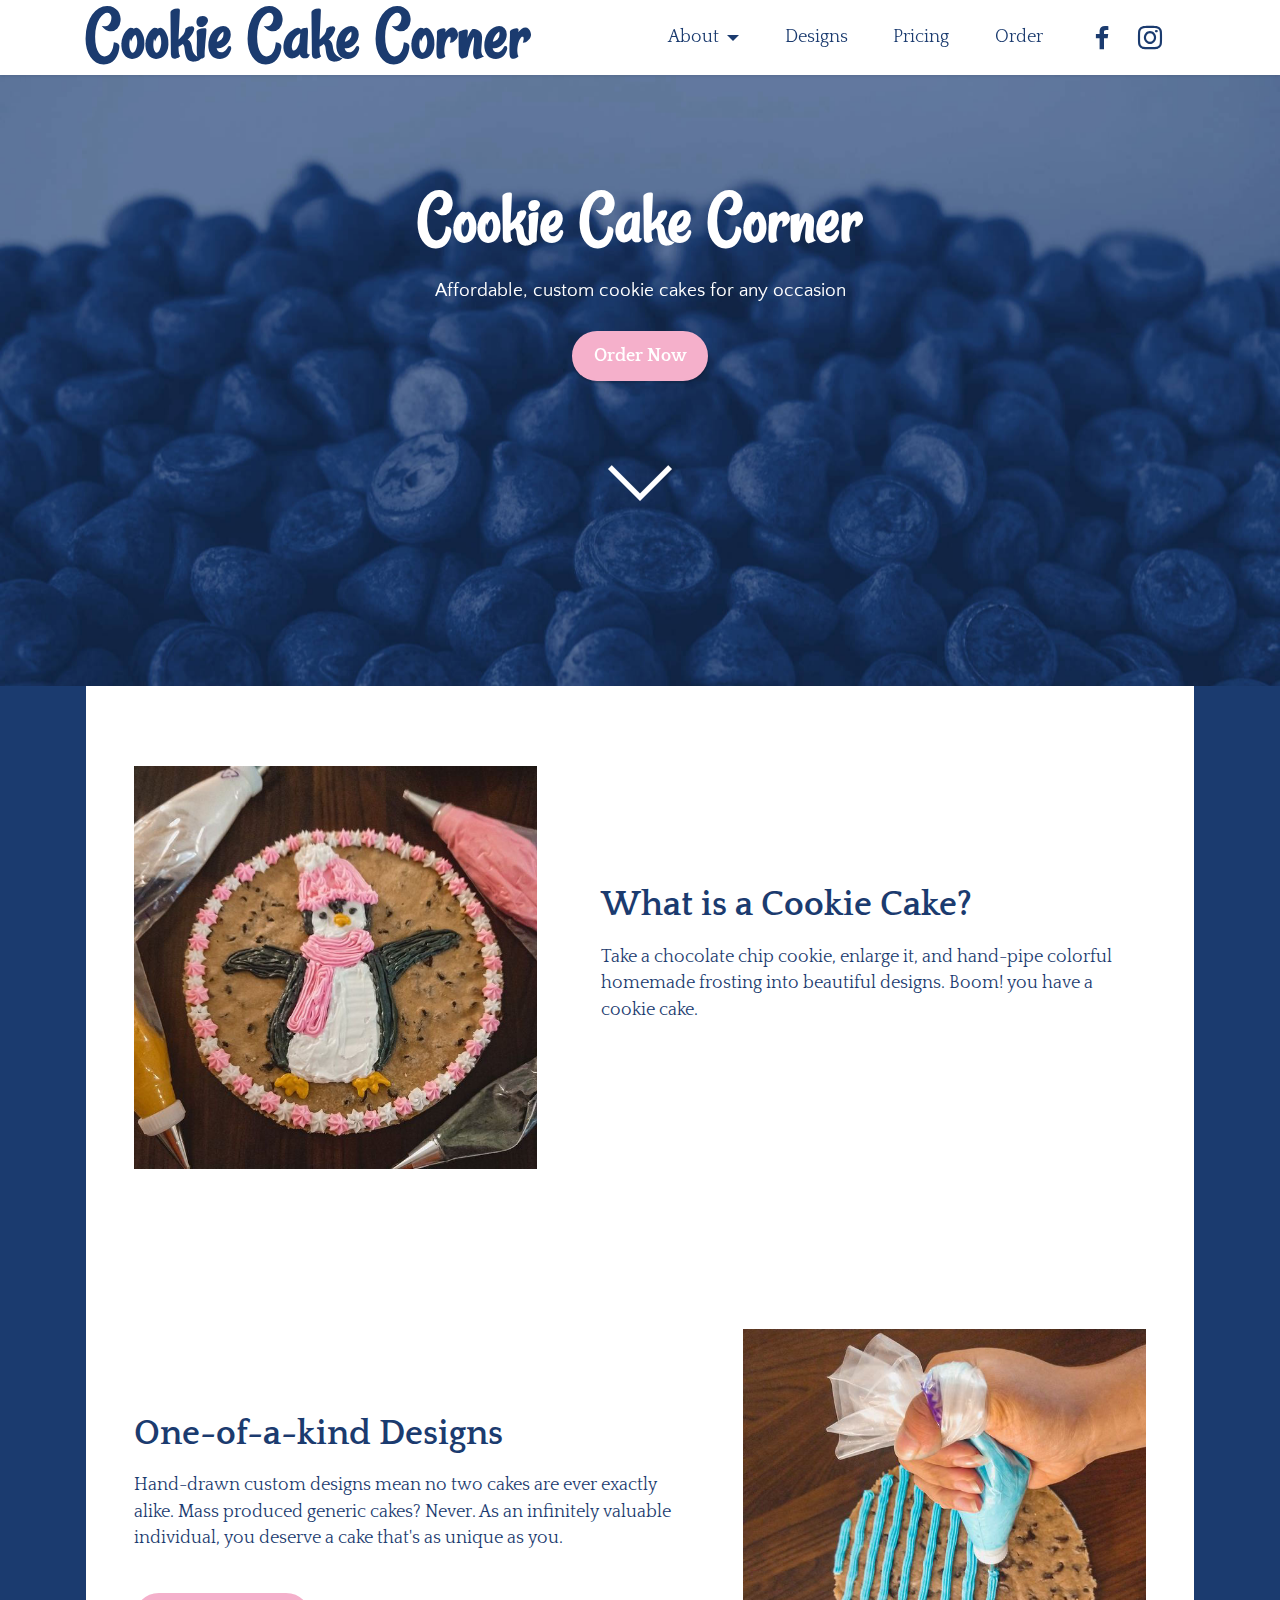
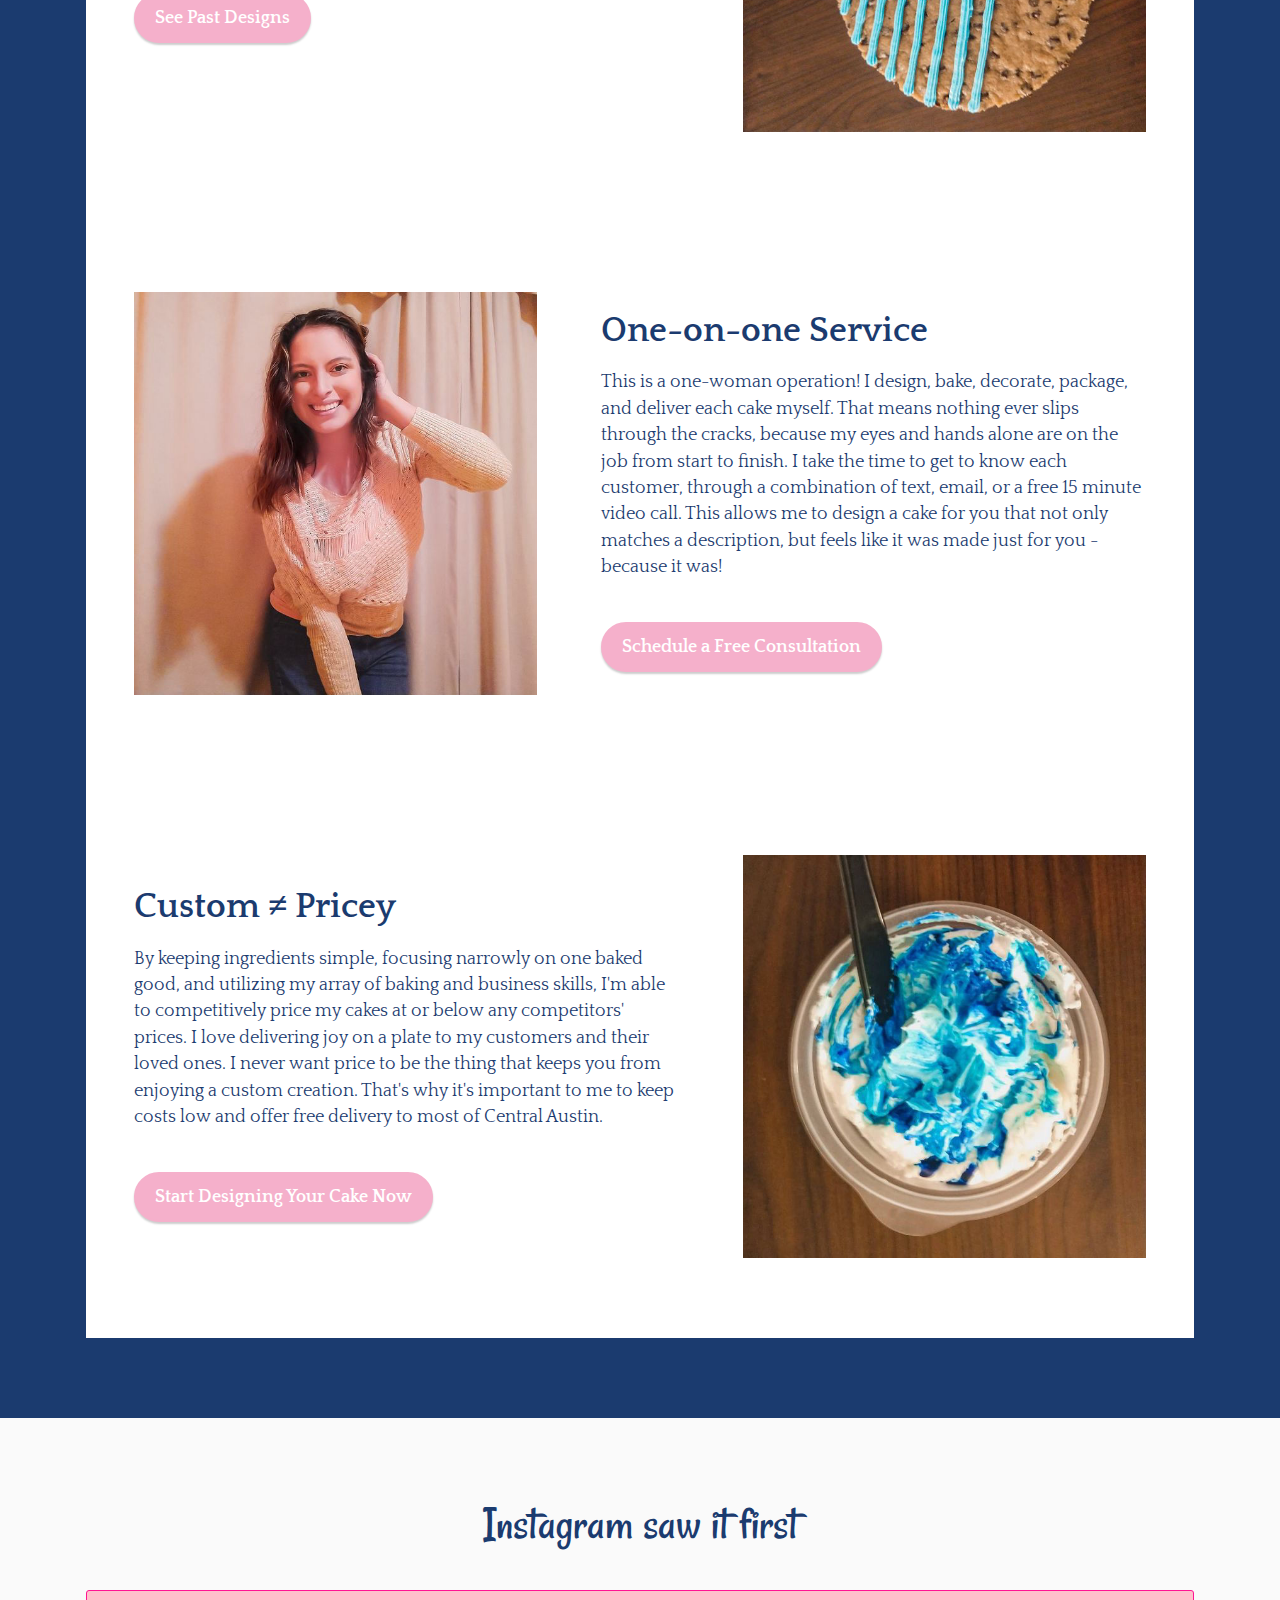
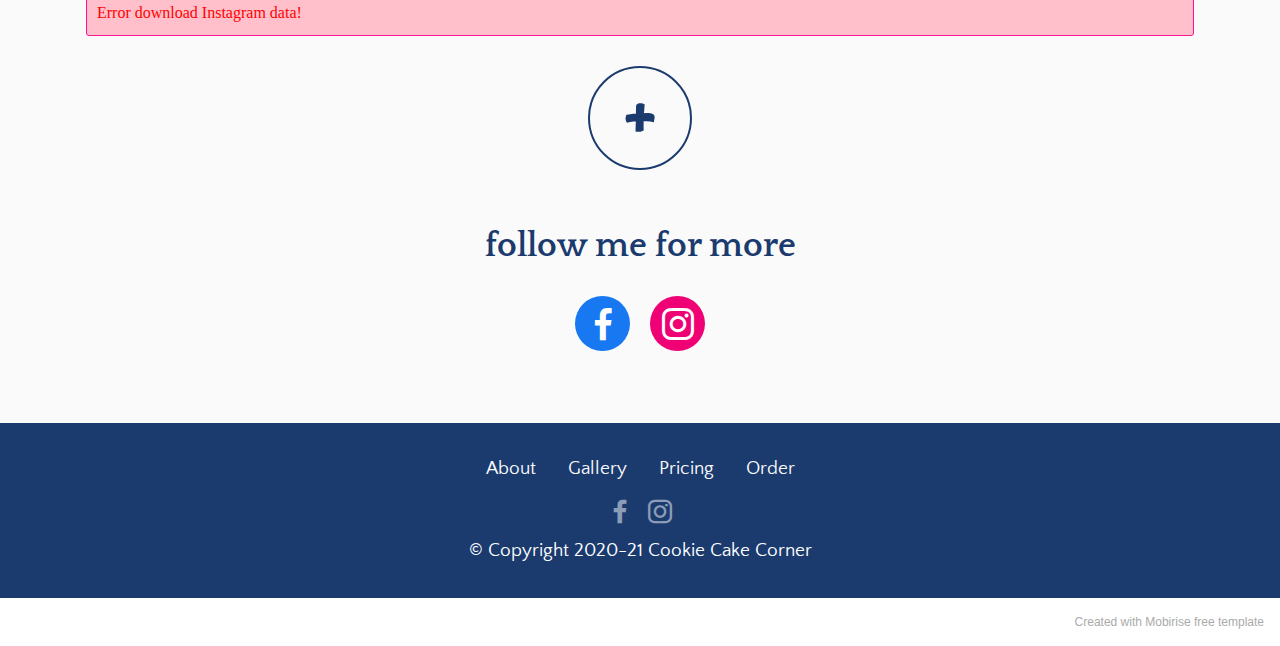
==== commit 409c8e59: "paige's graphics, new cake, unlinked cake pages" ====
--- a/index.html
+++ b/index.html
@@ -63,8 +63,8 @@
                 </div>
             </button>
             <div class="collapse navbar-collapse" id="navbarSupportedContent">
-                <ul class="navbar-nav nav-dropdown nav-right" data-app-modern-menu="true"><li class="nav-item"><a class="nav-link link text-primary display-4" href="about.html">
-                            About</a></li><li class="nav-item"><a class="nav-link link text-primary display-4" href="gallery.html">
+                <ul class="navbar-nav nav-dropdown nav-right" data-app-modern-menu="true"><li class="nav-item dropdown"><a class="nav-link link text-primary dropdown-toggle display-4" href="#" data-toggle="dropdown-submenu" aria-expanded="true">
+                            About</a><div class="dropdown-menu"><a class="text-primary dropdown-item display-4" href="about.html#image1-14">Meet the Owner<br></a><a class="text-primary dropdown-item display-4" href="about.html#map2-1c">Delivery Map<br></a></div></li><li class="nav-item"><a class="nav-link link text-primary display-4" href="gallery.html">
                             Designs<br></a></li>
                     <li class="nav-item"><a class="nav-link link text-primary display-4" href="pricing.html">
                             Pricing</a></li>
@@ -86,7 +86,7 @@
     </nav>
 </section>
 
-<section class="header19 cid-slVMKQZGOa mbr-fullscreen" id="header19-2g">
+<section class="header19 cid-slVMKQZGOa mbr-parallax-background" id="header19-2g">
 
     
 
@@ -311,11 +311,11 @@
             </div>
             <div class="row row-copirayt">
                 <p class="mbr-text mb-0 mbr-fonts-style mbr-white align-center display-7">
-                    © Copyright 2020 Cookie Cake Corner</p>
-            </div>
-        </div>
-    </div>
-</section><section style="background-color: #fff; font-family: -apple-system, BlinkMacSystemFont, 'Segoe UI', 'Roboto', 'Helvetica Neue', Arial, sans-serif; color:#aaa; font-size:12px; padding: 0; align-items: center; display: flex;"><a href="https://mobirise.site/e" style="flex: 1 1; height: 3rem; padding-left: 1rem;"></a><p style="flex: 0 0 auto; margin:0; padding-right:1rem;">Created with Mobirise - <a href="https://mobirise.site/m" style="color:#aaa;">Check it</a></p></section><script src="assets/web/assets/jquery/jquery.min.js"></script>  <script src="assets/popper/popper.min.js"></script>  <script src="assets/tether/tether.min.js"></script>  <script src="assets/bootstrap/js/bootstrap.min.js"></script>  <script src="assets/smoothscroll/smooth-scroll.js"></script>  <script src="assets/dropdown/js/nav-dropdown.js"></script>  <script src="assets/dropdown/js/navbar-dropdown.js"></script>  <script src="assets/touchswipe/jquery.touch-swipe.min.js"></script>  <script src="assets/vimeoplayer/jquery.mb.vimeo_player.js"></script>  <script src="assets/instagram-feed/index.js"></script>  <script src="assets/slick/slick.min.js"></script>  <script src="assets/theme/js/script.js"></script>  
+                    © Copyright 2020-21 Cookie Cake Corner</p>
+            </div>
+        </div>
+    </div>
+</section><section style="background-color: #fff; font-family: -apple-system, BlinkMacSystemFont, 'Segoe UI', 'Roboto', 'Helvetica Neue', Arial, sans-serif; color:#aaa; font-size:12px; padding: 0; align-items: center; display: flex;"><a href="https://mobirise.site/v" style="flex: 1 1; height: 3rem; padding-left: 1rem;"></a><p style="flex: 0 0 auto; margin:0; padding-right:1rem;"><a href="https://mobirise.site/t" style="color:#aaa;">Created</a> with Mobirise free template</p></section><script src="assets/web/assets/jquery/jquery.min.js"></script>  <script src="assets/popper/popper.min.js"></script>  <script src="assets/tether/tether.min.js"></script>  <script src="assets/bootstrap/js/bootstrap.min.js"></script>  <script src="assets/smoothscroll/smooth-scroll.js"></script>  <script src="assets/dropdown/js/nav-dropdown.js"></script>  <script src="assets/dropdown/js/navbar-dropdown.js"></script>  <script src="assets/touchswipe/jquery.touch-swipe.min.js"></script>  <script src="assets/vimeoplayer/jquery.mb.vimeo_player.js"></script>  <script src="assets/parallax/jarallax.min.js"></script>  <script src="assets/instagram-feed/index.js"></script>  <script src="assets/slick/slick.min.js"></script>  <script src="assets/theme/js/script.js"></script>  
   
   
  <div id="scrollToTop" class="scrollToTop mbr-arrow-up"><a style="text-align: center;"><i class="mbr-arrow-up-icon mbr-arrow-up-icon-cm cm-icon cm-icon-smallarrow-up"></i></a></div>
--- a/assets/mobirise/css/mbr-additional.css
+++ b/assets/mobirise/css/mbr-additional.css
@@ -2354,9 +2354,71 @@
 .cid-sjbiS9qyZD .cost {
   color: #1b3b6f;
 }
+.cid-smzrux49oj {
+  padding-top: 3rem;
+  padding-bottom: 3rem;
+  background-color: #fafafa;
+}
+.cid-smzrux49oj img,
+.cid-smzrux49oj .item-img {
+  width: 100%;
+  height: 100%;
+  height: 300px;
+  object-fit: cover;
+}
+.cid-smzrux49oj .item:focus,
+.cid-smzrux49oj span:focus {
+  outline: none;
+}
+.cid-smzrux49oj .item {
+  cursor: pointer;
+  margin-bottom: 2rem;
+}
+.cid-smzrux49oj .item-wrapper {
+  position: relative;
+  border-radius: 4px;
+  background: #ffffff;
+  height: 100%;
+  display: flex;
+  flex-flow: column nowrap;
+}
+@media (min-width: 992px) {
+  .cid-smzrux49oj .item-wrapper .item-content {
+    padding: 2rem 2rem 0;
+  }
+  .cid-smzrux49oj .item-wrapper .item-footer {
+    padding: 0 2rem 2rem;
+  }
+}
+@media (max-width: 991px) {
+  .cid-smzrux49oj .item-wrapper .item-content {
+    padding: 1rem 1rem 0;
+  }
+  .cid-smzrux49oj .item-wrapper .item-footer {
+    padding: 0 1rem 1rem;
+  }
+}
+.cid-smzrux49oj .mbr-section-btn {
+  margin-top: auto !important;
+}
+.cid-smzrux49oj .mbr-section-title {
+  color: #1b3b6f;
+}
+.cid-smzrux49oj .mbr-text,
+.cid-smzrux49oj .mbr-section-btn {
+  text-align: left;
+}
+.cid-smzrux49oj .item-title {
+  text-align: left;
+  color: #1b3b6f;
+}
+.cid-smzrux49oj .item-subtitle {
+  text-align: left;
+  color: #bbbbbb;
+}
 .cid-shZuzh0Cl7 {
   padding-top: 3rem;
-  padding-bottom: 0rem;
+  padding-bottom: 4rem;
   background-color: #ffffff;
 }
 .cid-shZuzh0Cl7 .counter-container ul {
@@ -2391,57 +2453,6 @@
 .cid-shZuzh0Cl7 .mbr-text {
   color: #1b3b6f;
 }
-.cid-sgXkvWJ9DU {
-  padding-top: 3rem;
-  padding-bottom: 4rem;
-  background-color: #ffffff;
-}
-.cid-sgXkvWJ9DU .nav-tabs .nav-item.open .nav-link:focus,
-.cid-sgXkvWJ9DU .nav-tabs .nav-link.active:focus {
-  outline: none;
-}
-.cid-sgXkvWJ9DU .nav-tabs {
-  flex-wrap: wrap;
-  border-bottom: 1px solid #f5b0cb;
-}
-@media (max-width: 767px) {
-  .cid-sgXkvWJ9DU .nav-item {
-    width: 100%;
-    margin: 0;
-  }
-}
-.cid-sgXkvWJ9DU .nav-tabs .nav-link {
-  transition: all .5s;
-  border: none;
-  border-bottom: 3px solid transparent;
-  border-radius: 0 !important;
-}
-.cid-sgXkvWJ9DU .nav-tabs .nav-link:not(.active) {
-  color: #1b3b6f;
-}
-.cid-sgXkvWJ9DU .nav-tabs .nav-item {
-  margin-right: 1.5rem;
-}
-.cid-sgXkvWJ9DU .nav-link,
-.cid-sgXkvWJ9DU .nav-link.active {
-  padding: 1rem 0;
-  background-color: transparent;
-}
-.cid-sgXkvWJ9DU .nav-tabs .nav-link.active {
-  color: #f5b0cb;
-  border-bottom: 3px solid #f5b0cb;
-}
-.cid-sgXkvWJ9DU H4 {
-  text-align: center;
-}
-.cid-sgXkvWJ9DU H3 {
-  text-align: center;
-  color: #1b3b6f;
-}
-.cid-sgXkvWJ9DU P {
-  text-align: left;
-  color: #353535;
-}
 .cid-sj17iselIa {
   padding-top: 2rem;
   padding-bottom: 2rem;
@@ -2510,9 +2521,39 @@
 .cid-sj17iselIa .media-container-row .row-copirayt p {
   width: 100%;
 }
+.cid-smMbxQgqr2 {
+  padding-top: 6rem;
+  padding-bottom: 6rem;
+  background-image: linear-gradient(158deg, #f5b0cb 10%, #1b3b6f 100%) !important;
+}
+.cid-smMbxQgqr2 .mbr-text,
+.cid-smMbxQgqr2 .mbr-section-btn P {
+  text-align: center;
+}
+.cid-sgXEjK3Ylu {
+  padding-top: 5rem;
+  padding-bottom: 4rem;
+  background-color: #fafafa;
+}
+@media (max-width: 991px) {
+  .cid-sgXEjK3Ylu .image-wrapper {
+    margin-bottom: 1rem;
+  }
+}
+.cid-sgXEjK3Ylu img {
+  width: 100%;
+}
+@media (min-width: 992px) {
+  .cid-sgXEjK3Ylu .text-wrapper {
+    padding: 2rem;
+  }
+}
+.cid-sgXEjK3Ylu .mbr-section-title {
+  color: #1b3b6f;
+}
 .cid-sh0wXsdpSQ {
-  padding-top: 5rem;
-  padding-bottom: 5rem;
+  padding-top: 3rem;
+  padding-bottom: 3rem;
   background-color: #ffffff;
 }
 .cid-sh0wXsdpSQ .item {
@@ -2617,24 +2658,6 @@
 }
 .cid-sh1dESmmU8 .mbr-section-title {
   color: #ffffff;
-}
-.cid-sgXEjK3Ylu {
-  padding-top: 7rem;
-  padding-bottom: 6rem;
-  background-color: #ffffff;
-}
-@media (max-width: 991px) {
-  .cid-sgXEjK3Ylu .image-wrapper {
-    margin-bottom: 1rem;
-  }
-}
-.cid-sgXEjK3Ylu img {
-  width: 100%;
-}
-@media (min-width: 992px) {
-  .cid-sgXEjK3Ylu .text-wrapper {
-    padding: 2rem;
-  }
 }
 .cid-sj17iselIa {
   padding-top: 2rem;
@@ -3399,6 +3422,8 @@
   }
 }
 .cid-slVMKQZGOa {
+  padding-top: 120px;
+  padding-bottom: 75px;
   background-image: url("../../../assets/images/fb-cover-2000x1150.jpg");
 }
 .cid-slVMKQZGOa .icons-media-container {
@@ -3725,3 +3750,1689 @@
 .cid-sj17iselIa .media-container-row .row-copirayt p {
   width: 100%;
 }
+.cid-sgXgBKHY9i {
+  z-index: 1000;
+  width: 100%;
+  position: relative;
+  min-height: 60px;
+}
+.cid-sgXgBKHY9i nav.navbar {
+  position: fixed;
+}
+.cid-sgXgBKHY9i .dropdown-item:before {
+  font-family: Moririse2 !important;
+  content: "\e966";
+  display: inline-block;
+  width: 0;
+  position: absolute;
+  left: 1rem;
+  top: 0.5rem;
+  margin-right: 0.5rem;
+  line-height: 1;
+  font-size: inherit;
+  vertical-align: middle;
+  text-align: center;
+  overflow: hidden;
+  transform: scale(0, 1);
+  transition: all 0.25s ease-in-out;
+}
+.cid-sgXgBKHY9i .dropdown-menu {
+  padding: 0;
+  border-radius: 4px;
+  box-shadow: 0 1px 3px 0 rgba(0, 0, 0, 0.1);
+}
+.cid-sgXgBKHY9i .dropdown-item {
+  border-bottom: 1px solid #e6e6e6;
+}
+.cid-sgXgBKHY9i .dropdown-item:hover,
+.cid-sgXgBKHY9i .dropdown-item:focus {
+  background: #1b3b6f !important;
+  color: white !important;
+}
+.cid-sgXgBKHY9i .dropdown-item:first-child {
+  border-top-left-radius: 4px;
+  border-top-right-radius: 4px;
+}
+.cid-sgXgBKHY9i .dropdown-item:last-child {
+  border-bottom: none;
+  border-bottom-left-radius: 4px;
+  border-bottom-right-radius: 4px;
+}
+.cid-sgXgBKHY9i .nav-dropdown .link {
+  padding: 0 0.3em !important;
+  margin: 0.667em 1em !important;
+}
+.cid-sgXgBKHY9i .nav-dropdown .link.dropdown-toggle::after {
+  margin-left: 0.5rem;
+  margin-top: 0.2rem;
+}
+.cid-sgXgBKHY9i .nav-link {
+  position: relative;
+}
+.cid-sgXgBKHY9i .container {
+  display: flex;
+  margin: auto;
+}
+.cid-sgXgBKHY9i .iconfont-wrapper {
+  color: #000000 !important;
+  font-size: 1.5rem;
+  padding-right: 0.5rem;
+}
+.cid-sgXgBKHY9i .dropdown-menu,
+.cid-sgXgBKHY9i .navbar.opened {
+  background: #ffffff !important;
+}
+.cid-sgXgBKHY9i .nav-item:focus,
+.cid-sgXgBKHY9i .nav-link:focus {
+  outline: none;
+}
+.cid-sgXgBKHY9i .dropdown .dropdown-menu .dropdown-item {
+  width: auto;
+  transition: all 0.25s ease-in-out;
+}
+.cid-sgXgBKHY9i .dropdown .dropdown-menu .dropdown-item::after {
+  right: 0.5rem;
+}
+.cid-sgXgBKHY9i .dropdown .dropdown-menu .dropdown-item .mbr-iconfont {
+  margin-right: 0.5rem;
+  vertical-align: sub;
+}
+.cid-sgXgBKHY9i .dropdown .dropdown-menu .dropdown-item .mbr-iconfont:before {
+  display: inline-block;
+  transform: scale(1, 1);
+  transition: all 0.25s ease-in-out;
+}
+.cid-sgXgBKHY9i .collapsed .dropdown-menu .dropdown-item:before {
+  display: none;
+}
+.cid-sgXgBKHY9i .collapsed .dropdown .dropdown-menu .dropdown-item {
+  padding: 0.235em 1.5em 0.235em 1.5em !important;
+  transition: none;
+  margin: 0 !important;
+}
+.cid-sgXgBKHY9i .navbar {
+  min-height: 70px;
+  transition: all 0.3s;
+  border-bottom: 1px solid transparent;
+  box-shadow: 0 1px 3px 0 rgba(0, 0, 0, 0.1);
+  background: #ffffff;
+}
+.cid-sgXgBKHY9i .navbar.opened {
+  transition: all 0.3s;
+}
+.cid-sgXgBKHY9i .navbar .dropdown-item {
+  padding: 0.5rem 1.8rem;
+}
+.cid-sgXgBKHY9i .navbar .navbar-logo img {
+  width: auto;
+}
+.cid-sgXgBKHY9i .navbar .navbar-collapse {
+  justify-content: flex-end;
+  z-index: 1;
+}
+.cid-sgXgBKHY9i .navbar.collapsed {
+  justify-content: center;
+}
+.cid-sgXgBKHY9i .navbar.collapsed .nav-item .nav-link::before {
+  display: none;
+}
+.cid-sgXgBKHY9i .navbar.collapsed.opened .dropdown-menu {
+  top: 0;
+}
+.cid-sgXgBKHY9i .navbar.collapsed .dropdown-menu .dropdown-submenu {
+  left: 0 !important;
+}
+.cid-sgXgBKHY9i .navbar.collapsed .dropdown-menu .dropdown-item:after {
+  right: auto;
+}
+.cid-sgXgBKHY9i .navbar.collapsed .dropdown-menu .dropdown-toggle[data-toggle="dropdown-submenu"]:after {
+  margin-left: 0.5rem;
+  margin-top: 0.2rem;
+  border-top: 0.35em solid;
+  border-right: 0.35em solid transparent;
+  border-left: 0.35em solid transparent;
+  border-bottom: 0;
+  top: 41%;
+}
+.cid-sgXgBKHY9i .navbar.collapsed ul.navbar-nav li {
+  margin: auto;
+}
+.cid-sgXgBKHY9i .navbar.collapsed .dropdown-menu .dropdown-item {
+  padding: 0.25rem 1.5rem;
+  text-align: center;
+}
+.cid-sgXgBKHY9i .navbar.collapsed .icons-menu {
+  padding-left: 0;
+  padding-right: 0;
+  padding-top: 0.5rem;
+  padding-bottom: 0.5rem;
+}
+@media (max-width: 991px) {
+  .cid-sgXgBKHY9i .navbar .nav-item .nav-link::before {
+    display: none;
+  }
+  .cid-sgXgBKHY9i .navbar.opened .dropdown-menu {
+    top: 0;
+  }
+  .cid-sgXgBKHY9i .navbar .dropdown-menu .dropdown-submenu {
+    left: 0 !important;
+  }
+  .cid-sgXgBKHY9i .navbar .dropdown-menu .dropdown-item:after {
+    right: auto;
+  }
+  .cid-sgXgBKHY9i .navbar .dropdown-menu .dropdown-toggle[data-toggle="dropdown-submenu"]:after {
+    margin-left: 0.5rem;
+    margin-top: 0.2rem;
+    border-top: 0.35em solid;
+    border-right: 0.35em solid transparent;
+    border-left: 0.35em solid transparent;
+    border-bottom: 0;
+    top: 40%;
+  }
+  .cid-sgXgBKHY9i .navbar .navbar-logo img {
+    height: 3rem !important;
+  }
+  .cid-sgXgBKHY9i .navbar ul.navbar-nav li {
+    margin: auto;
+  }
+  .cid-sgXgBKHY9i .navbar .dropdown-menu .dropdown-item {
+    padding: 0.25rem 1.5rem !important;
+    text-align: center;
+  }
+  .cid-sgXgBKHY9i .navbar .navbar-brand {
+    flex-shrink: initial;
+    flex-basis: auto;
+    word-break: break-word;
+    padding-right: 2rem;
+  }
+  .cid-sgXgBKHY9i .navbar .navbar-toggler {
+    flex-basis: auto;
+  }
+  .cid-sgXgBKHY9i .navbar .icons-menu {
+    padding-left: 0;
+    padding-top: 0.5rem;
+    padding-bottom: 0.5rem;
+  }
+}
+.cid-sgXgBKHY9i .navbar.navbar-short {
+  min-height: 60px;
+}
+.cid-sgXgBKHY9i .navbar.navbar-short .navbar-logo img {
+  height: 2.5rem !important;
+}
+.cid-sgXgBKHY9i .navbar.navbar-short .navbar-brand {
+  min-height: 60px;
+  padding: 0;
+}
+.cid-sgXgBKHY9i .navbar-brand {
+  min-height: 70px;
+  flex-shrink: 0;
+  align-items: center;
+  margin-right: 0;
+  padding: 0;
+  transition: all 0.3s;
+  word-break: break-word;
+  z-index: 1;
+}
+.cid-sgXgBKHY9i .navbar-brand .navbar-caption {
+  line-height: inherit !important;
+}
+.cid-sgXgBKHY9i .navbar-brand .navbar-logo a {
+  outline: none;
+}
+.cid-sgXgBKHY9i .dropdown-item.active,
+.cid-sgXgBKHY9i .dropdown-item:active {
+  background-color: transparent;
+}
+.cid-sgXgBKHY9i .navbar-expand-lg .navbar-nav .nav-link {
+  padding: 0;
+}
+.cid-sgXgBKHY9i .nav-dropdown .link.dropdown-toggle {
+  margin-right: 1.667em;
+}
+.cid-sgXgBKHY9i .nav-dropdown .link.dropdown-toggle[aria-expanded="true"] {
+  margin-right: 0;
+  padding: 0.667em 1.667em;
+}
+.cid-sgXgBKHY9i .navbar.navbar-expand-lg .dropdown .dropdown-menu {
+  background: #ffffff;
+}
+.cid-sgXgBKHY9i .navbar.navbar-expand-lg .dropdown .dropdown-menu .dropdown-submenu {
+  margin: 0;
+  left: 100%;
+}
+.cid-sgXgBKHY9i .navbar .dropdown.open > .dropdown-menu {
+  display: block;
+}
+.cid-sgXgBKHY9i ul.navbar-nav {
+  flex-wrap: wrap;
+}
+.cid-sgXgBKHY9i .navbar-buttons {
+  text-align: center;
+  min-width: 170px;
+}
+.cid-sgXgBKHY9i button.navbar-toggler {
+  outline: none;
+  width: 31px;
+  height: 20px;
+  cursor: pointer;
+  transition: all 0.2s;
+  position: relative;
+  align-self: center;
+}
+.cid-sgXgBKHY9i button.navbar-toggler .hamburger span {
+  position: absolute;
+  right: 0;
+  width: 30px;
+  height: 2px;
+  border-right: 5px;
+  background-color: #000000;
+}
+.cid-sgXgBKHY9i button.navbar-toggler .hamburger span:nth-child(1) {
+  top: 0;
+  transition: all 0.2s;
+}
+.cid-sgXgBKHY9i button.navbar-toggler .hamburger span:nth-child(2) {
+  top: 8px;
+  transition: all 0.15s;
+}
+.cid-sgXgBKHY9i button.navbar-toggler .hamburger span:nth-child(3) {
+  top: 8px;
+  transition: all 0.15s;
+}
+.cid-sgXgBKHY9i button.navbar-toggler .hamburger span:nth-child(4) {
+  top: 16px;
+  transition: all 0.2s;
+}
+.cid-sgXgBKHY9i nav.opened .hamburger span:nth-child(1) {
+  top: 8px;
+  width: 0;
+  opacity: 0;
+  right: 50%;
+  transition: all 0.2s;
+}
+.cid-sgXgBKHY9i nav.opened .hamburger span:nth-child(2) {
+  transform: rotate(45deg);
+  transition: all 0.25s;
+}
+.cid-sgXgBKHY9i nav.opened .hamburger span:nth-child(3) {
+  transform: rotate(-45deg);
+  transition: all 0.25s;
+}
+.cid-sgXgBKHY9i nav.opened .hamburger span:nth-child(4) {
+  top: 8px;
+  width: 0;
+  opacity: 0;
+  right: 50%;
+  transition: all 0.2s;
+}
+.cid-sgXgBKHY9i .navbar-dropdown {
+  padding: 0 1rem;
+  position: fixed;
+}
+.cid-sgXgBKHY9i a.nav-link {
+  display: flex;
+  align-items: center;
+  justify-content: center;
+}
+.cid-sgXgBKHY9i .icons-menu {
+  flex-wrap: nowrap;
+  display: flex;
+  justify-content: center;
+  padding-left: 1rem;
+  padding-right: 1rem;
+  padding-top: 0.3rem;
+  text-align: center;
+}
+@media screen and (-ms-high-contrast: active), (-ms-high-contrast: none) {
+  .cid-sgXgBKHY9i .navbar {
+    height: 70px;
+  }
+  .cid-sgXgBKHY9i .navbar.opened {
+    height: auto;
+  }
+  .cid-sgXgBKHY9i .nav-item .nav-link:hover::before {
+    width: 175%;
+    max-width: calc(100% + 2rem);
+    left: -1rem;
+  }
+}
+.cid-smzpX1QKz3 {
+  padding-top: 4rem;
+  padding-bottom: 0rem;
+  background-color: #ffffff;
+}
+.cid-smzpX1QKz3 .mbr-section-subtitle {
+  text-align: left;
+}
+.cid-smzpX1QKz3 .mbr-section-title {
+  color: #1b3b6f;
+}
+.cid-smzpi8cAvv {
+  padding-top: 0rem;
+  padding-bottom: 5rem;
+  background-color: #ffffff;
+}
+.cid-smzpi8cAvv .mbr-overlay {
+  z-index: 1;
+}
+@media (min-width: 992px) {
+  .cid-smzpi8cAvv .carousel {
+    min-height: 600px;
+  }
+  .cid-smzpi8cAvv .carousel img {
+    max-height: 600px;
+    object-fit: contain;
+  }
+}
+@media (max-width: 991px) and (min-width: 768px) {
+  .cid-smzpi8cAvv .carousel {
+    min-height: 390px;
+  }
+  .cid-smzpi8cAvv .carousel img {
+    max-height: 390px;
+    object-fit: contain;
+  }
+}
+@media (max-width: 767px) {
+  .cid-smzpi8cAvv .carousel {
+    min-height: 330px;
+  }
+  .cid-smzpi8cAvv .carousel img {
+    max-height: 330px;
+    object-fit: contain;
+  }
+  .cid-smzpi8cAvv .container .carousel-control {
+    margin-bottom: 0;
+  }
+  .cid-smzpi8cAvv .content-slider-wrap {
+    width: 100% !important;
+  }
+}
+.cid-smzpi8cAvv .carousel,
+.cid-smzpi8cAvv .carousel-inner {
+  display: flex;
+  align-items: center;
+}
+.cid-smzpi8cAvv .item-wrapper {
+  width: 100%;
+}
+.cid-smzpi8cAvv .carousel-caption {
+  bottom: 40px;
+}
+.cid-smzpi8cAvv .carousel-control:hover {
+  background: #1b1b1b;
+  color: #fff;
+  opacity: 1;
+}
+.cid-smzpi8cAvv .mobi-mbri-arrow-next {
+  margin-left: 5px;
+}
+.cid-smzpi8cAvv .mobi-mbri-arrow-prev {
+  margin-right: 5px;
+}
+.cid-smzpi8cAvv .container .carousel-indicators {
+  margin-bottom: 3px;
+}
+.cid-smzpi8cAvv .carousel-control {
+  top: 50%;
+  width: 60px;
+  height: 60px;
+  margin-top: -1.5rem;
+  font-size: 22px;
+  background-color: rgba(0, 0, 0, 0.5);
+  border: 2px solid #fff;
+  border-radius: 50%;
+  transition: all 0.3s;
+}
+.cid-smzpi8cAvv .carousel-control.carousel-control-prev {
+  left: 0;
+  margin-left: 2.5rem;
+}
+.cid-smzpi8cAvv .carousel-control.carousel-control-next {
+  right: 0;
+  margin-right: 2.5rem;
+}
+@media (max-width: 767px) {
+  .cid-smzpi8cAvv .carousel-control {
+    top: auto;
+    bottom: 1rem;
+  }
+}
+.cid-smzpi8cAvv .carousel-indicators {
+  position: absolute;
+  bottom: 0;
+  margin-bottom: 1.5rem !important;
+}
+.cid-smzpi8cAvv .carousel-indicators li {
+  max-width: 15px;
+  height: 15px;
+  width: 15px;
+  max-height: 15px;
+  margin: 3px;
+  background-color: rgba(0, 0, 0, 0.5);
+  border: 2px solid #fff;
+  border-radius: 50%;
+  opacity: 0.5;
+  transition: all 0.3s;
+}
+.cid-smzpi8cAvv .carousel-indicators li.active,
+.cid-smzpi8cAvv .carousel-indicators li:hover {
+  opacity: 0.9;
+}
+.cid-smzpi8cAvv .carousel-indicators li::after,
+.cid-smzpi8cAvv .carousel-indicators li::before {
+  content: none;
+}
+.cid-smzpi8cAvv .carousel-indicators.ie-fix {
+  left: 50%;
+  display: block;
+  width: 60%;
+  margin-left: -30%;
+  text-align: center;
+}
+@media (max-width: 768px) {
+  .cid-smzpi8cAvv .carousel-indicators {
+    display: none !important;
+  }
+}
+.cid-smAox7NU62 {
+  padding-top: 0rem;
+  padding-bottom: 4rem;
+  background-color: #ffffff;
+}
+.cid-smAox7NU62 .mbr-section-title {
+  color: #ffffff;
+}
+.cid-sj17iselIa {
+  padding-top: 2rem;
+  padding-bottom: 2rem;
+  background-color: #1b3b6f;
+}
+.cid-sj17iselIa .row-links {
+  width: 100%;
+  justify-content: center;
+}
+.cid-sj17iselIa .social-row {
+  width: 100%;
+  justify-content: center;
+}
+.cid-sj17iselIa .media-container-row {
+  flex-direction: column;
+  justify-content: center;
+  align-items: center;
+}
+.cid-sj17iselIa .media-container-row .foot-menu {
+  list-style: none;
+  display: flex;
+  justify-content: center;
+  flex-wrap: wrap;
+  padding: 0;
+  margin-bottom: 0;
+}
+.cid-sj17iselIa .media-container-row .foot-menu li {
+  padding: 0 1rem 1rem 1rem;
+}
+.cid-sj17iselIa .media-container-row .foot-menu li p {
+  margin: 0;
+}
+.cid-sj17iselIa .media-container-row .social-list {
+  padding-left: 0;
+  margin-bottom: 0;
+  list-style: none;
+  display: flex;
+  flex-wrap: wrap;
+  justify-content: flex-end;
+}
+.cid-sj17iselIa .media-container-row .social-list .mbr-iconfont-social {
+  font-size: 1.5rem;
+  color: #ffffff;
+}
+.cid-sj17iselIa .media-container-row .social-list .soc-item {
+  margin: 0 .5rem;
+}
+.cid-sj17iselIa .media-container-row .social-list a {
+  margin: 0;
+  opacity: .5;
+  transition: .2s linear;
+}
+.cid-sj17iselIa .media-container-row .social-list a:hover {
+  opacity: 1;
+}
+@media (max-width: 767px) {
+  .cid-sj17iselIa .media-container-row .social-list {
+    -webkit-justify-content: center;
+    justify-content: center;
+  }
+}
+.cid-sj17iselIa .media-container-row .row-copirayt {
+  word-break: break-word;
+  width: 100%;
+}
+.cid-sj17iselIa .media-container-row .row-copirayt p {
+  width: 100%;
+}
+.cid-smMgVP2voQ {
+  z-index: 1000;
+  width: 100%;
+  position: relative;
+  min-height: 60px;
+}
+.cid-smMgVP2voQ nav.navbar {
+  position: fixed;
+}
+.cid-smMgVP2voQ .dropdown-item:before {
+  font-family: Moririse2 !important;
+  content: "\e966";
+  display: inline-block;
+  width: 0;
+  position: absolute;
+  left: 1rem;
+  top: 0.5rem;
+  margin-right: 0.5rem;
+  line-height: 1;
+  font-size: inherit;
+  vertical-align: middle;
+  text-align: center;
+  overflow: hidden;
+  transform: scale(0, 1);
+  transition: all 0.25s ease-in-out;
+}
+.cid-smMgVP2voQ .dropdown-menu {
+  padding: 0;
+  border-radius: 4px;
+  box-shadow: 0 1px 3px 0 rgba(0, 0, 0, 0.1);
+}
+.cid-smMgVP2voQ .dropdown-item {
+  border-bottom: 1px solid #e6e6e6;
+}
+.cid-smMgVP2voQ .dropdown-item:hover,
+.cid-smMgVP2voQ .dropdown-item:focus {
+  background: #1b3b6f !important;
+  color: white !important;
+}
+.cid-smMgVP2voQ .dropdown-item:first-child {
+  border-top-left-radius: 4px;
+  border-top-right-radius: 4px;
+}
+.cid-smMgVP2voQ .dropdown-item:last-child {
+  border-bottom: none;
+  border-bottom-left-radius: 4px;
+  border-bottom-right-radius: 4px;
+}
+.cid-smMgVP2voQ .nav-dropdown .link {
+  padding: 0 0.3em !important;
+  margin: 0.667em 1em !important;
+}
+.cid-smMgVP2voQ .nav-dropdown .link.dropdown-toggle::after {
+  margin-left: 0.5rem;
+  margin-top: 0.2rem;
+}
+.cid-smMgVP2voQ .nav-link {
+  position: relative;
+}
+.cid-smMgVP2voQ .container {
+  display: flex;
+  margin: auto;
+}
+.cid-smMgVP2voQ .iconfont-wrapper {
+  color: #000000 !important;
+  font-size: 1.5rem;
+  padding-right: 0.5rem;
+}
+.cid-smMgVP2voQ .dropdown-menu,
+.cid-smMgVP2voQ .navbar.opened {
+  background: #ffffff !important;
+}
+.cid-smMgVP2voQ .nav-item:focus,
+.cid-smMgVP2voQ .nav-link:focus {
+  outline: none;
+}
+.cid-smMgVP2voQ .dropdown .dropdown-menu .dropdown-item {
+  width: auto;
+  transition: all 0.25s ease-in-out;
+}
+.cid-smMgVP2voQ .dropdown .dropdown-menu .dropdown-item::after {
+  right: 0.5rem;
+}
+.cid-smMgVP2voQ .dropdown .dropdown-menu .dropdown-item .mbr-iconfont {
+  margin-right: 0.5rem;
+  vertical-align: sub;
+}
+.cid-smMgVP2voQ .dropdown .dropdown-menu .dropdown-item .mbr-iconfont:before {
+  display: inline-block;
+  transform: scale(1, 1);
+  transition: all 0.25s ease-in-out;
+}
+.cid-smMgVP2voQ .collapsed .dropdown-menu .dropdown-item:before {
+  display: none;
+}
+.cid-smMgVP2voQ .collapsed .dropdown .dropdown-menu .dropdown-item {
+  padding: 0.235em 1.5em 0.235em 1.5em !important;
+  transition: none;
+  margin: 0 !important;
+}
+.cid-smMgVP2voQ .navbar {
+  min-height: 70px;
+  transition: all 0.3s;
+  border-bottom: 1px solid transparent;
+  box-shadow: 0 1px 3px 0 rgba(0, 0, 0, 0.1);
+  background: #ffffff;
+}
+.cid-smMgVP2voQ .navbar.opened {
+  transition: all 0.3s;
+}
+.cid-smMgVP2voQ .navbar .dropdown-item {
+  padding: 0.5rem 1.8rem;
+}
+.cid-smMgVP2voQ .navbar .navbar-logo img {
+  width: auto;
+}
+.cid-smMgVP2voQ .navbar .navbar-collapse {
+  justify-content: flex-end;
+  z-index: 1;
+}
+.cid-smMgVP2voQ .navbar.collapsed {
+  justify-content: center;
+}
+.cid-smMgVP2voQ .navbar.collapsed .nav-item .nav-link::before {
+  display: none;
+}
+.cid-smMgVP2voQ .navbar.collapsed.opened .dropdown-menu {
+  top: 0;
+}
+.cid-smMgVP2voQ .navbar.collapsed .dropdown-menu .dropdown-submenu {
+  left: 0 !important;
+}
+.cid-smMgVP2voQ .navbar.collapsed .dropdown-menu .dropdown-item:after {
+  right: auto;
+}
+.cid-smMgVP2voQ .navbar.collapsed .dropdown-menu .dropdown-toggle[data-toggle="dropdown-submenu"]:after {
+  margin-left: 0.5rem;
+  margin-top: 0.2rem;
+  border-top: 0.35em solid;
+  border-right: 0.35em solid transparent;
+  border-left: 0.35em solid transparent;
+  border-bottom: 0;
+  top: 41%;
+}
+.cid-smMgVP2voQ .navbar.collapsed ul.navbar-nav li {
+  margin: auto;
+}
+.cid-smMgVP2voQ .navbar.collapsed .dropdown-menu .dropdown-item {
+  padding: 0.25rem 1.5rem;
+  text-align: center;
+}
+.cid-smMgVP2voQ .navbar.collapsed .icons-menu {
+  padding-left: 0;
+  padding-right: 0;
+  padding-top: 0.5rem;
+  padding-bottom: 0.5rem;
+}
+@media (max-width: 991px) {
+  .cid-smMgVP2voQ .navbar .nav-item .nav-link::before {
+    display: none;
+  }
+  .cid-smMgVP2voQ .navbar.opened .dropdown-menu {
+    top: 0;
+  }
+  .cid-smMgVP2voQ .navbar .dropdown-menu .dropdown-submenu {
+    left: 0 !important;
+  }
+  .cid-smMgVP2voQ .navbar .dropdown-menu .dropdown-item:after {
+    right: auto;
+  }
+  .cid-smMgVP2voQ .navbar .dropdown-menu .dropdown-toggle[data-toggle="dropdown-submenu"]:after {
+    margin-left: 0.5rem;
+    margin-top: 0.2rem;
+    border-top: 0.35em solid;
+    border-right: 0.35em solid transparent;
+    border-left: 0.35em solid transparent;
+    border-bottom: 0;
+    top: 40%;
+  }
+  .cid-smMgVP2voQ .navbar .navbar-logo img {
+    height: 3rem !important;
+  }
+  .cid-smMgVP2voQ .navbar ul.navbar-nav li {
+    margin: auto;
+  }
+  .cid-smMgVP2voQ .navbar .dropdown-menu .dropdown-item {
+    padding: 0.25rem 1.5rem !important;
+    text-align: center;
+  }
+  .cid-smMgVP2voQ .navbar .navbar-brand {
+    flex-shrink: initial;
+    flex-basis: auto;
+    word-break: break-word;
+    padding-right: 2rem;
+  }
+  .cid-smMgVP2voQ .navbar .navbar-toggler {
+    flex-basis: auto;
+  }
+  .cid-smMgVP2voQ .navbar .icons-menu {
+    padding-left: 0;
+    padding-top: 0.5rem;
+    padding-bottom: 0.5rem;
+  }
+}
+.cid-smMgVP2voQ .navbar.navbar-short {
+  min-height: 60px;
+}
+.cid-smMgVP2voQ .navbar.navbar-short .navbar-logo img {
+  height: 2.5rem !important;
+}
+.cid-smMgVP2voQ .navbar.navbar-short .navbar-brand {
+  min-height: 60px;
+  padding: 0;
+}
+.cid-smMgVP2voQ .navbar-brand {
+  min-height: 70px;
+  flex-shrink: 0;
+  align-items: center;
+  margin-right: 0;
+  padding: 0;
+  transition: all 0.3s;
+  word-break: break-word;
+  z-index: 1;
+}
+.cid-smMgVP2voQ .navbar-brand .navbar-caption {
+  line-height: inherit !important;
+}
+.cid-smMgVP2voQ .navbar-brand .navbar-logo a {
+  outline: none;
+}
+.cid-smMgVP2voQ .dropdown-item.active,
+.cid-smMgVP2voQ .dropdown-item:active {
+  background-color: transparent;
+}
+.cid-smMgVP2voQ .navbar-expand-lg .navbar-nav .nav-link {
+  padding: 0;
+}
+.cid-smMgVP2voQ .nav-dropdown .link.dropdown-toggle {
+  margin-right: 1.667em;
+}
+.cid-smMgVP2voQ .nav-dropdown .link.dropdown-toggle[aria-expanded="true"] {
+  margin-right: 0;
+  padding: 0.667em 1.667em;
+}
+.cid-smMgVP2voQ .navbar.navbar-expand-lg .dropdown .dropdown-menu {
+  background: #ffffff;
+}
+.cid-smMgVP2voQ .navbar.navbar-expand-lg .dropdown .dropdown-menu .dropdown-submenu {
+  margin: 0;
+  left: 100%;
+}
+.cid-smMgVP2voQ .navbar .dropdown.open > .dropdown-menu {
+  display: block;
+}
+.cid-smMgVP2voQ ul.navbar-nav {
+  flex-wrap: wrap;
+}
+.cid-smMgVP2voQ .navbar-buttons {
+  text-align: center;
+  min-width: 170px;
+}
+.cid-smMgVP2voQ button.navbar-toggler {
+  outline: none;
+  width: 31px;
+  height: 20px;
+  cursor: pointer;
+  transition: all 0.2s;
+  position: relative;
+  align-self: center;
+}
+.cid-smMgVP2voQ button.navbar-toggler .hamburger span {
+  position: absolute;
+  right: 0;
+  width: 30px;
+  height: 2px;
+  border-right: 5px;
+  background-color: #000000;
+}
+.cid-smMgVP2voQ button.navbar-toggler .hamburger span:nth-child(1) {
+  top: 0;
+  transition: all 0.2s;
+}
+.cid-smMgVP2voQ button.navbar-toggler .hamburger span:nth-child(2) {
+  top: 8px;
+  transition: all 0.15s;
+}
+.cid-smMgVP2voQ button.navbar-toggler .hamburger span:nth-child(3) {
+  top: 8px;
+  transition: all 0.15s;
+}
+.cid-smMgVP2voQ button.navbar-toggler .hamburger span:nth-child(4) {
+  top: 16px;
+  transition: all 0.2s;
+}
+.cid-smMgVP2voQ nav.opened .hamburger span:nth-child(1) {
+  top: 8px;
+  width: 0;
+  opacity: 0;
+  right: 50%;
+  transition: all 0.2s;
+}
+.cid-smMgVP2voQ nav.opened .hamburger span:nth-child(2) {
+  transform: rotate(45deg);
+  transition: all 0.25s;
+}
+.cid-smMgVP2voQ nav.opened .hamburger span:nth-child(3) {
+  transform: rotate(-45deg);
+  transition: all 0.25s;
+}
+.cid-smMgVP2voQ nav.opened .hamburger span:nth-child(4) {
+  top: 8px;
+  width: 0;
+  opacity: 0;
+  right: 50%;
+  transition: all 0.2s;
+}
+.cid-smMgVP2voQ .navbar-dropdown {
+  padding: 0 1rem;
+  position: fixed;
+}
+.cid-smMgVP2voQ a.nav-link {
+  display: flex;
+  align-items: center;
+  justify-content: center;
+}
+.cid-smMgVP2voQ .icons-menu {
+  flex-wrap: nowrap;
+  display: flex;
+  justify-content: center;
+  padding-left: 1rem;
+  padding-right: 1rem;
+  padding-top: 0.3rem;
+  text-align: center;
+}
+@media screen and (-ms-high-contrast: active), (-ms-high-contrast: none) {
+  .cid-smMgVP2voQ .navbar {
+    height: 70px;
+  }
+  .cid-smMgVP2voQ .navbar.opened {
+    height: auto;
+  }
+  .cid-smMgVP2voQ .nav-item .nav-link:hover::before {
+    width: 175%;
+    max-width: calc(100% + 2rem);
+    left: -1rem;
+  }
+}
+.cid-smMgVSvqSz {
+  padding-top: 4rem;
+  padding-bottom: 0rem;
+  background-color: #ffffff;
+}
+.cid-smMgVSvqSz .mbr-section-subtitle {
+  text-align: left;
+}
+.cid-smMgVSvqSz .mbr-section-title {
+  color: #1b3b6f;
+}
+.cid-smMgVUd5RH {
+  padding-top: 0rem;
+  padding-bottom: 5rem;
+  background-color: #ffffff;
+}
+.cid-smMgVUd5RH .mbr-overlay {
+  z-index: 1;
+}
+@media (min-width: 992px) {
+  .cid-smMgVUd5RH .carousel {
+    min-height: 600px;
+  }
+  .cid-smMgVUd5RH .carousel img {
+    max-height: 600px;
+    object-fit: contain;
+  }
+}
+@media (max-width: 991px) and (min-width: 768px) {
+  .cid-smMgVUd5RH .carousel {
+    min-height: 390px;
+  }
+  .cid-smMgVUd5RH .carousel img {
+    max-height: 390px;
+    object-fit: contain;
+  }
+}
+@media (max-width: 767px) {
+  .cid-smMgVUd5RH .carousel {
+    min-height: 330px;
+  }
+  .cid-smMgVUd5RH .carousel img {
+    max-height: 330px;
+    object-fit: contain;
+  }
+  .cid-smMgVUd5RH .container .carousel-control {
+    margin-bottom: 0;
+  }
+  .cid-smMgVUd5RH .content-slider-wrap {
+    width: 100% !important;
+  }
+}
+.cid-smMgVUd5RH .carousel,
+.cid-smMgVUd5RH .carousel-inner {
+  display: flex;
+  align-items: center;
+}
+.cid-smMgVUd5RH .item-wrapper {
+  width: 100%;
+}
+.cid-smMgVUd5RH .carousel-caption {
+  bottom: 40px;
+}
+.cid-smMgVUd5RH .carousel-control:hover {
+  background: #1b1b1b;
+  color: #fff;
+  opacity: 1;
+}
+.cid-smMgVUd5RH .mobi-mbri-arrow-next {
+  margin-left: 5px;
+}
+.cid-smMgVUd5RH .mobi-mbri-arrow-prev {
+  margin-right: 5px;
+}
+.cid-smMgVUd5RH .container .carousel-indicators {
+  margin-bottom: 3px;
+}
+.cid-smMgVUd5RH .carousel-control {
+  top: 50%;
+  width: 60px;
+  height: 60px;
+  margin-top: -1.5rem;
+  font-size: 22px;
+  background-color: rgba(0, 0, 0, 0.5);
+  border: 2px solid #fff;
+  border-radius: 50%;
+  transition: all 0.3s;
+}
+.cid-smMgVUd5RH .carousel-control.carousel-control-prev {
+  left: 0;
+  margin-left: 2.5rem;
+}
+.cid-smMgVUd5RH .carousel-control.carousel-control-next {
+  right: 0;
+  margin-right: 2.5rem;
+}
+@media (max-width: 767px) {
+  .cid-smMgVUd5RH .carousel-control {
+    top: auto;
+    bottom: 1rem;
+  }
+}
+.cid-smMgVUd5RH .carousel-indicators {
+  position: absolute;
+  bottom: 0;
+  margin-bottom: 1.5rem !important;
+}
+.cid-smMgVUd5RH .carousel-indicators li {
+  max-width: 15px;
+  height: 15px;
+  width: 15px;
+  max-height: 15px;
+  margin: 3px;
+  background-color: rgba(0, 0, 0, 0.5);
+  border: 2px solid #fff;
+  border-radius: 50%;
+  opacity: 0.5;
+  transition: all 0.3s;
+}
+.cid-smMgVUd5RH .carousel-indicators li.active,
+.cid-smMgVUd5RH .carousel-indicators li:hover {
+  opacity: 0.9;
+}
+.cid-smMgVUd5RH .carousel-indicators li::after,
+.cid-smMgVUd5RH .carousel-indicators li::before {
+  content: none;
+}
+.cid-smMgVUd5RH .carousel-indicators.ie-fix {
+  left: 50%;
+  display: block;
+  width: 60%;
+  margin-left: -30%;
+  text-align: center;
+}
+@media (max-width: 768px) {
+  .cid-smMgVUd5RH .carousel-indicators {
+    display: none !important;
+  }
+}
+.cid-smMgVWy1Fk {
+  padding-top: 0rem;
+  padding-bottom: 4rem;
+  background-color: #ffffff;
+}
+.cid-smMgVWy1Fk .mbr-section-title {
+  color: #ffffff;
+}
+.cid-smMgVYrAJT {
+  padding-top: 2rem;
+  padding-bottom: 2rem;
+  background-color: #1b3b6f;
+}
+.cid-smMgVYrAJT .row-links {
+  width: 100%;
+  justify-content: center;
+}
+.cid-smMgVYrAJT .social-row {
+  width: 100%;
+  justify-content: center;
+}
+.cid-smMgVYrAJT .media-container-row {
+  flex-direction: column;
+  justify-content: center;
+  align-items: center;
+}
+.cid-smMgVYrAJT .media-container-row .foot-menu {
+  list-style: none;
+  display: flex;
+  justify-content: center;
+  flex-wrap: wrap;
+  padding: 0;
+  margin-bottom: 0;
+}
+.cid-smMgVYrAJT .media-container-row .foot-menu li {
+  padding: 0 1rem 1rem 1rem;
+}
+.cid-smMgVYrAJT .media-container-row .foot-menu li p {
+  margin: 0;
+}
+.cid-smMgVYrAJT .media-container-row .social-list {
+  padding-left: 0;
+  margin-bottom: 0;
+  list-style: none;
+  display: flex;
+  flex-wrap: wrap;
+  justify-content: flex-end;
+}
+.cid-smMgVYrAJT .media-container-row .social-list .mbr-iconfont-social {
+  font-size: 1.5rem;
+  color: #ffffff;
+}
+.cid-smMgVYrAJT .media-container-row .social-list .soc-item {
+  margin: 0 .5rem;
+}
+.cid-smMgVYrAJT .media-container-row .social-list a {
+  margin: 0;
+  opacity: .5;
+  transition: .2s linear;
+}
+.cid-smMgVYrAJT .media-container-row .social-list a:hover {
+  opacity: 1;
+}
+@media (max-width: 767px) {
+  .cid-smMgVYrAJT .media-container-row .social-list {
+    -webkit-justify-content: center;
+    justify-content: center;
+  }
+}
+.cid-smMgVYrAJT .media-container-row .row-copirayt {
+  word-break: break-word;
+  width: 100%;
+}
+.cid-smMgVYrAJT .media-container-row .row-copirayt p {
+  width: 100%;
+}
+.cid-smMgXCJi3c {
+  z-index: 1000;
+  width: 100%;
+  position: relative;
+  min-height: 60px;
+}
+.cid-smMgXCJi3c nav.navbar {
+  position: fixed;
+}
+.cid-smMgXCJi3c .dropdown-item:before {
+  font-family: Moririse2 !important;
+  content: "\e966";
+  display: inline-block;
+  width: 0;
+  position: absolute;
+  left: 1rem;
+  top: 0.5rem;
+  margin-right: 0.5rem;
+  line-height: 1;
+  font-size: inherit;
+  vertical-align: middle;
+  text-align: center;
+  overflow: hidden;
+  transform: scale(0, 1);
+  transition: all 0.25s ease-in-out;
+}
+.cid-smMgXCJi3c .dropdown-menu {
+  padding: 0;
+  border-radius: 4px;
+  box-shadow: 0 1px 3px 0 rgba(0, 0, 0, 0.1);
+}
+.cid-smMgXCJi3c .dropdown-item {
+  border-bottom: 1px solid #e6e6e6;
+}
+.cid-smMgXCJi3c .dropdown-item:hover,
+.cid-smMgXCJi3c .dropdown-item:focus {
+  background: #1b3b6f !important;
+  color: white !important;
+}
+.cid-smMgXCJi3c .dropdown-item:first-child {
+  border-top-left-radius: 4px;
+  border-top-right-radius: 4px;
+}
+.cid-smMgXCJi3c .dropdown-item:last-child {
+  border-bottom: none;
+  border-bottom-left-radius: 4px;
+  border-bottom-right-radius: 4px;
+}
+.cid-smMgXCJi3c .nav-dropdown .link {
+  padding: 0 0.3em !important;
+  margin: 0.667em 1em !important;
+}
+.cid-smMgXCJi3c .nav-dropdown .link.dropdown-toggle::after {
+  margin-left: 0.5rem;
+  margin-top: 0.2rem;
+}
+.cid-smMgXCJi3c .nav-link {
+  position: relative;
+}
+.cid-smMgXCJi3c .container {
+  display: flex;
+  margin: auto;
+}
+.cid-smMgXCJi3c .iconfont-wrapper {
+  color: #000000 !important;
+  font-size: 1.5rem;
+  padding-right: 0.5rem;
+}
+.cid-smMgXCJi3c .dropdown-menu,
+.cid-smMgXCJi3c .navbar.opened {
+  background: #ffffff !important;
+}
+.cid-smMgXCJi3c .nav-item:focus,
+.cid-smMgXCJi3c .nav-link:focus {
+  outline: none;
+}
+.cid-smMgXCJi3c .dropdown .dropdown-menu .dropdown-item {
+  width: auto;
+  transition: all 0.25s ease-in-out;
+}
+.cid-smMgXCJi3c .dropdown .dropdown-menu .dropdown-item::after {
+  right: 0.5rem;
+}
+.cid-smMgXCJi3c .dropdown .dropdown-menu .dropdown-item .mbr-iconfont {
+  margin-right: 0.5rem;
+  vertical-align: sub;
+}
+.cid-smMgXCJi3c .dropdown .dropdown-menu .dropdown-item .mbr-iconfont:before {
+  display: inline-block;
+  transform: scale(1, 1);
+  transition: all 0.25s ease-in-out;
+}
+.cid-smMgXCJi3c .collapsed .dropdown-menu .dropdown-item:before {
+  display: none;
+}
+.cid-smMgXCJi3c .collapsed .dropdown .dropdown-menu .dropdown-item {
+  padding: 0.235em 1.5em 0.235em 1.5em !important;
+  transition: none;
+  margin: 0 !important;
+}
+.cid-smMgXCJi3c .navbar {
+  min-height: 70px;
+  transition: all 0.3s;
+  border-bottom: 1px solid transparent;
+  box-shadow: 0 1px 3px 0 rgba(0, 0, 0, 0.1);
+  background: #ffffff;
+}
+.cid-smMgXCJi3c .navbar.opened {
+  transition: all 0.3s;
+}
+.cid-smMgXCJi3c .navbar .dropdown-item {
+  padding: 0.5rem 1.8rem;
+}
+.cid-smMgXCJi3c .navbar .navbar-logo img {
+  width: auto;
+}
+.cid-smMgXCJi3c .navbar .navbar-collapse {
+  justify-content: flex-end;
+  z-index: 1;
+}
+.cid-smMgXCJi3c .navbar.collapsed {
+  justify-content: center;
+}
+.cid-smMgXCJi3c .navbar.collapsed .nav-item .nav-link::before {
+  display: none;
+}
+.cid-smMgXCJi3c .navbar.collapsed.opened .dropdown-menu {
+  top: 0;
+}
+.cid-smMgXCJi3c .navbar.collapsed .dropdown-menu .dropdown-submenu {
+  left: 0 !important;
+}
+.cid-smMgXCJi3c .navbar.collapsed .dropdown-menu .dropdown-item:after {
+  right: auto;
+}
+.cid-smMgXCJi3c .navbar.collapsed .dropdown-menu .dropdown-toggle[data-toggle="dropdown-submenu"]:after {
+  margin-left: 0.5rem;
+  margin-top: 0.2rem;
+  border-top: 0.35em solid;
+  border-right: 0.35em solid transparent;
+  border-left: 0.35em solid transparent;
+  border-bottom: 0;
+  top: 41%;
+}
+.cid-smMgXCJi3c .navbar.collapsed ul.navbar-nav li {
+  margin: auto;
+}
+.cid-smMgXCJi3c .navbar.collapsed .dropdown-menu .dropdown-item {
+  padding: 0.25rem 1.5rem;
+  text-align: center;
+}
+.cid-smMgXCJi3c .navbar.collapsed .icons-menu {
+  padding-left: 0;
+  padding-right: 0;
+  padding-top: 0.5rem;
+  padding-bottom: 0.5rem;
+}
+@media (max-width: 991px) {
+  .cid-smMgXCJi3c .navbar .nav-item .nav-link::before {
+    display: none;
+  }
+  .cid-smMgXCJi3c .navbar.opened .dropdown-menu {
+    top: 0;
+  }
+  .cid-smMgXCJi3c .navbar .dropdown-menu .dropdown-submenu {
+    left: 0 !important;
+  }
+  .cid-smMgXCJi3c .navbar .dropdown-menu .dropdown-item:after {
+    right: auto;
+  }
+  .cid-smMgXCJi3c .navbar .dropdown-menu .dropdown-toggle[data-toggle="dropdown-submenu"]:after {
+    margin-left: 0.5rem;
+    margin-top: 0.2rem;
+    border-top: 0.35em solid;
+    border-right: 0.35em solid transparent;
+    border-left: 0.35em solid transparent;
+    border-bottom: 0;
+    top: 40%;
+  }
+  .cid-smMgXCJi3c .navbar .navbar-logo img {
+    height: 3rem !important;
+  }
+  .cid-smMgXCJi3c .navbar ul.navbar-nav li {
+    margin: auto;
+  }
+  .cid-smMgXCJi3c .navbar .dropdown-menu .dropdown-item {
+    padding: 0.25rem 1.5rem !important;
+    text-align: center;
+  }
+  .cid-smMgXCJi3c .navbar .navbar-brand {
+    flex-shrink: initial;
+    flex-basis: auto;
+    word-break: break-word;
+    padding-right: 2rem;
+  }
+  .cid-smMgXCJi3c .navbar .navbar-toggler {
+    flex-basis: auto;
+  }
+  .cid-smMgXCJi3c .navbar .icons-menu {
+    padding-left: 0;
+    padding-top: 0.5rem;
+    padding-bottom: 0.5rem;
+  }
+}
+.cid-smMgXCJi3c .navbar.navbar-short {
+  min-height: 60px;
+}
+.cid-smMgXCJi3c .navbar.navbar-short .navbar-logo img {
+  height: 2.5rem !important;
+}
+.cid-smMgXCJi3c .navbar.navbar-short .navbar-brand {
+  min-height: 60px;
+  padding: 0;
+}
+.cid-smMgXCJi3c .navbar-brand {
+  min-height: 70px;
+  flex-shrink: 0;
+  align-items: center;
+  margin-right: 0;
+  padding: 0;
+  transition: all 0.3s;
+  word-break: break-word;
+  z-index: 1;
+}
+.cid-smMgXCJi3c .navbar-brand .navbar-caption {
+  line-height: inherit !important;
+}
+.cid-smMgXCJi3c .navbar-brand .navbar-logo a {
+  outline: none;
+}
+.cid-smMgXCJi3c .dropdown-item.active,
+.cid-smMgXCJi3c .dropdown-item:active {
+  background-color: transparent;
+}
+.cid-smMgXCJi3c .navbar-expand-lg .navbar-nav .nav-link {
+  padding: 0;
+}
+.cid-smMgXCJi3c .nav-dropdown .link.dropdown-toggle {
+  margin-right: 1.667em;
+}
+.cid-smMgXCJi3c .nav-dropdown .link.dropdown-toggle[aria-expanded="true"] {
+  margin-right: 0;
+  padding: 0.667em 1.667em;
+}
+.cid-smMgXCJi3c .navbar.navbar-expand-lg .dropdown .dropdown-menu {
+  background: #ffffff;
+}
+.cid-smMgXCJi3c .navbar.navbar-expand-lg .dropdown .dropdown-menu .dropdown-submenu {
+  margin: 0;
+  left: 100%;
+}
+.cid-smMgXCJi3c .navbar .dropdown.open > .dropdown-menu {
+  display: block;
+}
+.cid-smMgXCJi3c ul.navbar-nav {
+  flex-wrap: wrap;
+}
+.cid-smMgXCJi3c .navbar-buttons {
+  text-align: center;
+  min-width: 170px;
+}
+.cid-smMgXCJi3c button.navbar-toggler {
+  outline: none;
+  width: 31px;
+  height: 20px;
+  cursor: pointer;
+  transition: all 0.2s;
+  position: relative;
+  align-self: center;
+}
+.cid-smMgXCJi3c button.navbar-toggler .hamburger span {
+  position: absolute;
+  right: 0;
+  width: 30px;
+  height: 2px;
+  border-right: 5px;
+  background-color: #000000;
+}
+.cid-smMgXCJi3c button.navbar-toggler .hamburger span:nth-child(1) {
+  top: 0;
+  transition: all 0.2s;
+}
+.cid-smMgXCJi3c button.navbar-toggler .hamburger span:nth-child(2) {
+  top: 8px;
+  transition: all 0.15s;
+}
+.cid-smMgXCJi3c button.navbar-toggler .hamburger span:nth-child(3) {
+  top: 8px;
+  transition: all 0.15s;
+}
+.cid-smMgXCJi3c button.navbar-toggler .hamburger span:nth-child(4) {
+  top: 16px;
+  transition: all 0.2s;
+}
+.cid-smMgXCJi3c nav.opened .hamburger span:nth-child(1) {
+  top: 8px;
+  width: 0;
+  opacity: 0;
+  right: 50%;
+  transition: all 0.2s;
+}
+.cid-smMgXCJi3c nav.opened .hamburger span:nth-child(2) {
+  transform: rotate(45deg);
+  transition: all 0.25s;
+}
+.cid-smMgXCJi3c nav.opened .hamburger span:nth-child(3) {
+  transform: rotate(-45deg);
+  transition: all 0.25s;
+}
+.cid-smMgXCJi3c nav.opened .hamburger span:nth-child(4) {
+  top: 8px;
+  width: 0;
+  opacity: 0;
+  right: 50%;
+  transition: all 0.2s;
+}
+.cid-smMgXCJi3c .navbar-dropdown {
+  padding: 0 1rem;
+  position: fixed;
+}
+.cid-smMgXCJi3c a.nav-link {
+  display: flex;
+  align-items: center;
+  justify-content: center;
+}
+.cid-smMgXCJi3c .icons-menu {
+  flex-wrap: nowrap;
+  display: flex;
+  justify-content: center;
+  padding-left: 1rem;
+  padding-right: 1rem;
+  padding-top: 0.3rem;
+  text-align: center;
+}
+@media screen and (-ms-high-contrast: active), (-ms-high-contrast: none) {
+  .cid-smMgXCJi3c .navbar {
+    height: 70px;
+  }
+  .cid-smMgXCJi3c .navbar.opened {
+    height: auto;
+  }
+  .cid-smMgXCJi3c .nav-item .nav-link:hover::before {
+    width: 175%;
+    max-width: calc(100% + 2rem);
+    left: -1rem;
+  }
+}
+.cid-smMgXEDbUo {
+  padding-top: 4rem;
+  padding-bottom: 0rem;
+  background-color: #ffffff;
+}
+.cid-smMgXEDbUo .mbr-section-subtitle {
+  text-align: left;
+}
+.cid-smMgXEDbUo .mbr-section-title {
+  color: #1b3b6f;
+}
+.cid-smMgXGn97p {
+  padding-top: 0rem;
+  padding-bottom: 5rem;
+  background-color: #ffffff;
+}
+.cid-smMgXGn97p .mbr-overlay {
+  z-index: 1;
+}
+@media (min-width: 992px) {
+  .cid-smMgXGn97p .carousel {
+    min-height: 600px;
+  }
+  .cid-smMgXGn97p .carousel img {
+    max-height: 600px;
+    object-fit: contain;
+  }
+}
+@media (max-width: 991px) and (min-width: 768px) {
+  .cid-smMgXGn97p .carousel {
+    min-height: 390px;
+  }
+  .cid-smMgXGn97p .carousel img {
+    max-height: 390px;
+    object-fit: contain;
+  }
+}
+@media (max-width: 767px) {
+  .cid-smMgXGn97p .carousel {
+    min-height: 330px;
+  }
+  .cid-smMgXGn97p .carousel img {
+    max-height: 330px;
+    object-fit: contain;
+  }
+  .cid-smMgXGn97p .container .carousel-control {
+    margin-bottom: 0;
+  }
+  .cid-smMgXGn97p .content-slider-wrap {
+    width: 100% !important;
+  }
+}
+.cid-smMgXGn97p .carousel,
+.cid-smMgXGn97p .carousel-inner {
+  display: flex;
+  align-items: center;
+}
+.cid-smMgXGn97p .item-wrapper {
+  width: 100%;
+}
+.cid-smMgXGn97p .carousel-caption {
+  bottom: 40px;
+}
+.cid-smMgXGn97p .carousel-control:hover {
+  background: #1b1b1b;
+  color: #fff;
+  opacity: 1;
+}
+.cid-smMgXGn97p .mobi-mbri-arrow-next {
+  margin-left: 5px;
+}
+.cid-smMgXGn97p .mobi-mbri-arrow-prev {
+  margin-right: 5px;
+}
+.cid-smMgXGn97p .container .carousel-indicators {
+  margin-bottom: 3px;
+}
+.cid-smMgXGn97p .carousel-control {
+  top: 50%;
+  width: 60px;
+  height: 60px;
+  margin-top: -1.5rem;
+  font-size: 22px;
+  background-color: rgba(0, 0, 0, 0.5);
+  border: 2px solid #fff;
+  border-radius: 50%;
+  transition: all 0.3s;
+}
+.cid-smMgXGn97p .carousel-control.carousel-control-prev {
+  left: 0;
+  margin-left: 2.5rem;
+}
+.cid-smMgXGn97p .carousel-control.carousel-control-next {
+  right: 0;
+  margin-right: 2.5rem;
+}
+@media (max-width: 767px) {
+  .cid-smMgXGn97p .carousel-control {
+    top: auto;
+    bottom: 1rem;
+  }
+}
+.cid-smMgXGn97p .carousel-indicators {
+  position: absolute;
+  bottom: 0;
+  margin-bottom: 1.5rem !important;
+}
+.cid-smMgXGn97p .carousel-indicators li {
+  max-width: 15px;
+  height: 15px;
+  width: 15px;
+  max-height: 15px;
+  margin: 3px;
+  background-color: rgba(0, 0, 0, 0.5);
+  border: 2px solid #fff;
+  border-radius: 50%;
+  opacity: 0.5;
+  transition: all 0.3s;
+}
+.cid-smMgXGn97p .carousel-indicators li.active,
+.cid-smMgXGn97p .carousel-indicators li:hover {
+  opacity: 0.9;
+}
+.cid-smMgXGn97p .carousel-indicators li::after,
+.cid-smMgXGn97p .carousel-indicators li::before {
+  content: none;
+}
+.cid-smMgXGn97p .carousel-indicators.ie-fix {
+  left: 50%;
+  display: block;
+  width: 60%;
+  margin-left: -30%;
+  text-align: center;
+}
+@media (max-width: 768px) {
+  .cid-smMgXGn97p .carousel-indicators {
+    display: none !important;
+  }
+}
+.cid-smMgXI9BRh {
+  padding-top: 0rem;
+  padding-bottom: 4rem;
+  background-color: #ffffff;
+}
+.cid-smMgXI9BRh .mbr-section-title {
+  color: #ffffff;
+}
+.cid-smMgXJiuBJ {
+  padding-top: 2rem;
+  padding-bottom: 2rem;
+  background-color: #1b3b6f;
+}
+.cid-smMgXJiuBJ .row-links {
+  width: 100%;
+  justify-content: center;
+}
+.cid-smMgXJiuBJ .social-row {
+  width: 100%;
+  justify-content: center;
+}
+.cid-smMgXJiuBJ .media-container-row {
+  flex-direction: column;
+  justify-content: center;
+  align-items: center;
+}
+.cid-smMgXJiuBJ .media-container-row .foot-menu {
+  list-style: none;
+  display: flex;
+  justify-content: center;
+  flex-wrap: wrap;
+  padding: 0;
+  margin-bottom: 0;
+}
+.cid-smMgXJiuBJ .media-container-row .foot-menu li {
+  padding: 0 1rem 1rem 1rem;
+}
+.cid-smMgXJiuBJ .media-container-row .foot-menu li p {
+  margin: 0;
+}
+.cid-smMgXJiuBJ .media-container-row .social-list {
+  padding-left: 0;
+  margin-bottom: 0;
+  list-style: none;
+  display: flex;
+  flex-wrap: wrap;
+  justify-content: flex-end;
+}
+.cid-smMgXJiuBJ .media-container-row .social-list .mbr-iconfont-social {
+  font-size: 1.5rem;
+  color: #ffffff;
+}
+.cid-smMgXJiuBJ .media-container-row .social-list .soc-item {
+  margin: 0 .5rem;
+}
+.cid-smMgXJiuBJ .media-container-row .social-list a {
+  margin: 0;
+  opacity: .5;
+  transition: .2s linear;
+}
+.cid-smMgXJiuBJ .media-container-row .social-list a:hover {
+  opacity: 1;
+}
+@media (max-width: 767px) {
+  .cid-smMgXJiuBJ .media-container-row .social-list {
+    -webkit-justify-content: center;
+    justify-content: center;
+  }
+}
+.cid-smMgXJiuBJ .media-container-row .row-copirayt {
+  word-break: break-word;
+  width: 100%;
+}
+.cid-smMgXJiuBJ .media-container-row .row-copirayt p {
+  width: 100%;
+}
--- a/assets/mobirise/css/mbr-additional.css
+++ b/assets/mobirise/css/mbr-additional.css
@@ -2354,9 +2354,71 @@
 .cid-sjbiS9qyZD .cost {
   color: #1b3b6f;
 }
+.cid-smzrux49oj {
+  padding-top: 3rem;
+  padding-bottom: 3rem;
+  background-color: #fafafa;
+}
+.cid-smzrux49oj img,
+.cid-smzrux49oj .item-img {
+  width: 100%;
+  height: 100%;
+  height: 300px;
+  object-fit: cover;
+}
+.cid-smzrux49oj .item:focus,
+.cid-smzrux49oj span:focus {
+  outline: none;
+}
+.cid-smzrux49oj .item {
+  cursor: pointer;
+  margin-bottom: 2rem;
+}
+.cid-smzrux49oj .item-wrapper {
+  position: relative;
+  border-radius: 4px;
+  background: #ffffff;
+  height: 100%;
+  display: flex;
+  flex-flow: column nowrap;
+}
+@media (min-width: 992px) {
+  .cid-smzrux49oj .item-wrapper .item-content {
+    padding: 2rem 2rem 0;
+  }
+  .cid-smzrux49oj .item-wrapper .item-footer {
+    padding: 0 2rem 2rem;
+  }
+}
+@media (max-width: 991px) {
+  .cid-smzrux49oj .item-wrapper .item-content {
+    padding: 1rem 1rem 0;
+  }
+  .cid-smzrux49oj .item-wrapper .item-footer {
+    padding: 0 1rem 1rem;
+  }
+}
+.cid-smzrux49oj .mbr-section-btn {
+  margin-top: auto !important;
+}
+.cid-smzrux49oj .mbr-section-title {
+  color: #1b3b6f;
+}
+.cid-smzrux49oj .mbr-text,
+.cid-smzrux49oj .mbr-section-btn {
+  text-align: left;
+}
+.cid-smzrux49oj .item-title {
+  text-align: left;
+  color: #1b3b6f;
+}
+.cid-smzrux49oj .item-subtitle {
+  text-align: left;
+  color: #bbbbbb;
+}
 .cid-shZuzh0Cl7 {
   padding-top: 3rem;
-  padding-bottom: 0rem;
+  padding-bottom: 4rem;
   background-color: #ffffff;
 }
 .cid-shZuzh0Cl7 .counter-container ul {
@@ -2391,57 +2453,6 @@
 .cid-shZuzh0Cl7 .mbr-text {
   color: #1b3b6f;
 }
-.cid-sgXkvWJ9DU {
-  padding-top: 3rem;
-  padding-bottom: 4rem;
-  background-color: #ffffff;
-}
-.cid-sgXkvWJ9DU .nav-tabs .nav-item.open .nav-link:focus,
-.cid-sgXkvWJ9DU .nav-tabs .nav-link.active:focus {
-  outline: none;
-}
-.cid-sgXkvWJ9DU .nav-tabs {
-  flex-wrap: wrap;
-  border-bottom: 1px solid #f5b0cb;
-}
-@media (max-width: 767px) {
-  .cid-sgXkvWJ9DU .nav-item {
-    width: 100%;
-    margin: 0;
-  }
-}
-.cid-sgXkvWJ9DU .nav-tabs .nav-link {
-  transition: all .5s;
-  border: none;
-  border-bottom: 3px solid transparent;
-  border-radius: 0 !important;
-}
-.cid-sgXkvWJ9DU .nav-tabs .nav-link:not(.active) {
-  color: #1b3b6f;
-}
-.cid-sgXkvWJ9DU .nav-tabs .nav-item {
-  margin-right: 1.5rem;
-}
-.cid-sgXkvWJ9DU .nav-link,
-.cid-sgXkvWJ9DU .nav-link.active {
-  padding: 1rem 0;
-  background-color: transparent;
-}
-.cid-sgXkvWJ9DU .nav-tabs .nav-link.active {
-  color: #f5b0cb;
-  border-bottom: 3px solid #f5b0cb;
-}
-.cid-sgXkvWJ9DU H4 {
-  text-align: center;
-}
-.cid-sgXkvWJ9DU H3 {
-  text-align: center;
-  color: #1b3b6f;
-}
-.cid-sgXkvWJ9DU P {
-  text-align: left;
-  color: #353535;
-}
 .cid-sj17iselIa {
   padding-top: 2rem;
   padding-bottom: 2rem;
@@ -2510,9 +2521,39 @@
 .cid-sj17iselIa .media-container-row .row-copirayt p {
   width: 100%;
 }
+.cid-smMbxQgqr2 {
+  padding-top: 6rem;
+  padding-bottom: 6rem;
+  background-image: linear-gradient(158deg, #f5b0cb 10%, #1b3b6f 100%) !important;
+}
+.cid-smMbxQgqr2 .mbr-text,
+.cid-smMbxQgqr2 .mbr-section-btn P {
+  text-align: center;
+}
+.cid-sgXEjK3Ylu {
+  padding-top: 5rem;
+  padding-bottom: 4rem;
+  background-color: #fafafa;
+}
+@media (max-width: 991px) {
+  .cid-sgXEjK3Ylu .image-wrapper {
+    margin-bottom: 1rem;
+  }
+}
+.cid-sgXEjK3Ylu img {
+  width: 100%;
+}
+@media (min-width: 992px) {
+  .cid-sgXEjK3Ylu .text-wrapper {
+    padding: 2rem;
+  }
+}
+.cid-sgXEjK3Ylu .mbr-section-title {
+  color: #1b3b6f;
+}
 .cid-sh0wXsdpSQ {
-  padding-top: 5rem;
-  padding-bottom: 5rem;
+  padding-top: 3rem;
+  padding-bottom: 3rem;
   background-color: #ffffff;
 }
 .cid-sh0wXsdpSQ .item {
@@ -2617,24 +2658,6 @@
 }
 .cid-sh1dESmmU8 .mbr-section-title {
   color: #ffffff;
-}
-.cid-sgXEjK3Ylu {
-  padding-top: 7rem;
-  padding-bottom: 6rem;
-  background-color: #ffffff;
-}
-@media (max-width: 991px) {
-  .cid-sgXEjK3Ylu .image-wrapper {
-    margin-bottom: 1rem;
-  }
-}
-.cid-sgXEjK3Ylu img {
-  width: 100%;
-}
-@media (min-width: 992px) {
-  .cid-sgXEjK3Ylu .text-wrapper {
-    padding: 2rem;
-  }
 }
 .cid-sj17iselIa {
   padding-top: 2rem;
@@ -3399,6 +3422,8 @@
   }
 }
 .cid-slVMKQZGOa {
+  padding-top: 120px;
+  padding-bottom: 75px;
   background-image: url("../../../assets/images/fb-cover-2000x1150.jpg");
 }
 .cid-slVMKQZGOa .icons-media-container {
@@ -3725,3 +3750,1689 @@
 .cid-sj17iselIa .media-container-row .row-copirayt p {
   width: 100%;
 }
+.cid-sgXgBKHY9i {
+  z-index: 1000;
+  width: 100%;
+  position: relative;
+  min-height: 60px;
+}
+.cid-sgXgBKHY9i nav.navbar {
+  position: fixed;
+}
+.cid-sgXgBKHY9i .dropdown-item:before {
+  font-family: Moririse2 !important;
+  content: "\e966";
+  display: inline-block;
+  width: 0;
+  position: absolute;
+  left: 1rem;
+  top: 0.5rem;
+  margin-right: 0.5rem;
+  line-height: 1;
+  font-size: inherit;
+  vertical-align: middle;
+  text-align: center;
+  overflow: hidden;
+  transform: scale(0, 1);
+  transition: all 0.25s ease-in-out;
+}
+.cid-sgXgBKHY9i .dropdown-menu {
+  padding: 0;
+  border-radius: 4px;
+  box-shadow: 0 1px 3px 0 rgba(0, 0, 0, 0.1);
+}
+.cid-sgXgBKHY9i .dropdown-item {
+  border-bottom: 1px solid #e6e6e6;
+}
+.cid-sgXgBKHY9i .dropdown-item:hover,
+.cid-sgXgBKHY9i .dropdown-item:focus {
+  background: #1b3b6f !important;
+  color: white !important;
+}
+.cid-sgXgBKHY9i .dropdown-item:first-child {
+  border-top-left-radius: 4px;
+  border-top-right-radius: 4px;
+}
+.cid-sgXgBKHY9i .dropdown-item:last-child {
+  border-bottom: none;
+  border-bottom-left-radius: 4px;
+  border-bottom-right-radius: 4px;
+}
+.cid-sgXgBKHY9i .nav-dropdown .link {
+  padding: 0 0.3em !important;
+  margin: 0.667em 1em !important;
+}
+.cid-sgXgBKHY9i .nav-dropdown .link.dropdown-toggle::after {
+  margin-left: 0.5rem;
+  margin-top: 0.2rem;
+}
+.cid-sgXgBKHY9i .nav-link {
+  position: relative;
+}
+.cid-sgXgBKHY9i .container {
+  display: flex;
+  margin: auto;
+}
+.cid-sgXgBKHY9i .iconfont-wrapper {
+  color: #000000 !important;
+  font-size: 1.5rem;
+  padding-right: 0.5rem;
+}
+.cid-sgXgBKHY9i .dropdown-menu,
+.cid-sgXgBKHY9i .navbar.opened {
+  background: #ffffff !important;
+}
+.cid-sgXgBKHY9i .nav-item:focus,
+.cid-sgXgBKHY9i .nav-link:focus {
+  outline: none;
+}
+.cid-sgXgBKHY9i .dropdown .dropdown-menu .dropdown-item {
+  width: auto;
+  transition: all 0.25s ease-in-out;
+}
+.cid-sgXgBKHY9i .dropdown .dropdown-menu .dropdown-item::after {
+  right: 0.5rem;
+}
+.cid-sgXgBKHY9i .dropdown .dropdown-menu .dropdown-item .mbr-iconfont {
+  margin-right: 0.5rem;
+  vertical-align: sub;
+}
+.cid-sgXgBKHY9i .dropdown .dropdown-menu .dropdown-item .mbr-iconfont:before {
+  display: inline-block;
+  transform: scale(1, 1);
+  transition: all 0.25s ease-in-out;
+}
+.cid-sgXgBKHY9i .collapsed .dropdown-menu .dropdown-item:before {
+  display: none;
+}
+.cid-sgXgBKHY9i .collapsed .dropdown .dropdown-menu .dropdown-item {
+  padding: 0.235em 1.5em 0.235em 1.5em !important;
+  transition: none;
+  margin: 0 !important;
+}
+.cid-sgXgBKHY9i .navbar {
+  min-height: 70px;
+  transition: all 0.3s;
+  border-bottom: 1px solid transparent;
+  box-shadow: 0 1px 3px 0 rgba(0, 0, 0, 0.1);
+  background: #ffffff;
+}
+.cid-sgXgBKHY9i .navbar.opened {
+  transition: all 0.3s;
+}
+.cid-sgXgBKHY9i .navbar .dropdown-item {
+  padding: 0.5rem 1.8rem;
+}
+.cid-sgXgBKHY9i .navbar .navbar-logo img {
+  width: auto;
+}
+.cid-sgXgBKHY9i .navbar .navbar-collapse {
+  justify-content: flex-end;
+  z-index: 1;
+}
+.cid-sgXgBKHY9i .navbar.collapsed {
+  justify-content: center;
+}
+.cid-sgXgBKHY9i .navbar.collapsed .nav-item .nav-link::before {
+  display: none;
+}
+.cid-sgXgBKHY9i .navbar.collapsed.opened .dropdown-menu {
+  top: 0;
+}
+.cid-sgXgBKHY9i .navbar.collapsed .dropdown-menu .dropdown-submenu {
+  left: 0 !important;
+}
+.cid-sgXgBKHY9i .navbar.collapsed .dropdown-menu .dropdown-item:after {
+  right: auto;
+}
+.cid-sgXgBKHY9i .navbar.collapsed .dropdown-menu .dropdown-toggle[data-toggle="dropdown-submenu"]:after {
+  margin-left: 0.5rem;
+  margin-top: 0.2rem;
+  border-top: 0.35em solid;
+  border-right: 0.35em solid transparent;
+  border-left: 0.35em solid transparent;
+  border-bottom: 0;
+  top: 41%;
+}
+.cid-sgXgBKHY9i .navbar.collapsed ul.navbar-nav li {
+  margin: auto;
+}
+.cid-sgXgBKHY9i .navbar.collapsed .dropdown-menu .dropdown-item {
+  padding: 0.25rem 1.5rem;
+  text-align: center;
+}
+.cid-sgXgBKHY9i .navbar.collapsed .icons-menu {
+  padding-left: 0;
+  padding-right: 0;
+  padding-top: 0.5rem;
+  padding-bottom: 0.5rem;
+}
+@media (max-width: 991px) {
+  .cid-sgXgBKHY9i .navbar .nav-item .nav-link::before {
+    display: none;
+  }
+  .cid-sgXgBKHY9i .navbar.opened .dropdown-menu {
+    top: 0;
+  }
+  .cid-sgXgBKHY9i .navbar .dropdown-menu .dropdown-submenu {
+    left: 0 !important;
+  }
+  .cid-sgXgBKHY9i .navbar .dropdown-menu .dropdown-item:after {
+    right: auto;
+  }
+  .cid-sgXgBKHY9i .navbar .dropdown-menu .dropdown-toggle[data-toggle="dropdown-submenu"]:after {
+    margin-left: 0.5rem;
+    margin-top: 0.2rem;
+    border-top: 0.35em solid;
+    border-right: 0.35em solid transparent;
+    border-left: 0.35em solid transparent;
+    border-bottom: 0;
+    top: 40%;
+  }
+  .cid-sgXgBKHY9i .navbar .navbar-logo img {
+    height: 3rem !important;
+  }
+  .cid-sgXgBKHY9i .navbar ul.navbar-nav li {
+    margin: auto;
+  }
+  .cid-sgXgBKHY9i .navbar .dropdown-menu .dropdown-item {
+    padding: 0.25rem 1.5rem !important;
+    text-align: center;
+  }
+  .cid-sgXgBKHY9i .navbar .navbar-brand {
+    flex-shrink: initial;
+    flex-basis: auto;
+    word-break: break-word;
+    padding-right: 2rem;
+  }
+  .cid-sgXgBKHY9i .navbar .navbar-toggler {
+    flex-basis: auto;
+  }
+  .cid-sgXgBKHY9i .navbar .icons-menu {
+    padding-left: 0;
+    padding-top: 0.5rem;
+    padding-bottom: 0.5rem;
+  }
+}
+.cid-sgXgBKHY9i .navbar.navbar-short {
+  min-height: 60px;
+}
+.cid-sgXgBKHY9i .navbar.navbar-short .navbar-logo img {
+  height: 2.5rem !important;
+}
+.cid-sgXgBKHY9i .navbar.navbar-short .navbar-brand {
+  min-height: 60px;
+  padding: 0;
+}
+.cid-sgXgBKHY9i .navbar-brand {
+  min-height: 70px;
+  flex-shrink: 0;
+  align-items: center;
+  margin-right: 0;
+  padding: 0;
+  transition: all 0.3s;
+  word-break: break-word;
+  z-index: 1;
+}
+.cid-sgXgBKHY9i .navbar-brand .navbar-caption {
+  line-height: inherit !important;
+}
+.cid-sgXgBKHY9i .navbar-brand .navbar-logo a {
+  outline: none;
+}
+.cid-sgXgBKHY9i .dropdown-item.active,
+.cid-sgXgBKHY9i .dropdown-item:active {
+  background-color: transparent;
+}
+.cid-sgXgBKHY9i .navbar-expand-lg .navbar-nav .nav-link {
+  padding: 0;
+}
+.cid-sgXgBKHY9i .nav-dropdown .link.dropdown-toggle {
+  margin-right: 1.667em;
+}
+.cid-sgXgBKHY9i .nav-dropdown .link.dropdown-toggle[aria-expanded="true"] {
+  margin-right: 0;
+  padding: 0.667em 1.667em;
+}
+.cid-sgXgBKHY9i .navbar.navbar-expand-lg .dropdown .dropdown-menu {
+  background: #ffffff;
+}
+.cid-sgXgBKHY9i .navbar.navbar-expand-lg .dropdown .dropdown-menu .dropdown-submenu {
+  margin: 0;
+  left: 100%;
+}
+.cid-sgXgBKHY9i .navbar .dropdown.open > .dropdown-menu {
+  display: block;
+}
+.cid-sgXgBKHY9i ul.navbar-nav {
+  flex-wrap: wrap;
+}
+.cid-sgXgBKHY9i .navbar-buttons {
+  text-align: center;
+  min-width: 170px;
+}
+.cid-sgXgBKHY9i button.navbar-toggler {
+  outline: none;
+  width: 31px;
+  height: 20px;
+  cursor: pointer;
+  transition: all 0.2s;
+  position: relative;
+  align-self: center;
+}
+.cid-sgXgBKHY9i button.navbar-toggler .hamburger span {
+  position: absolute;
+  right: 0;
+  width: 30px;
+  height: 2px;
+  border-right: 5px;
+  background-color: #000000;
+}
+.cid-sgXgBKHY9i button.navbar-toggler .hamburger span:nth-child(1) {
+  top: 0;
+  transition: all 0.2s;
+}
+.cid-sgXgBKHY9i button.navbar-toggler .hamburger span:nth-child(2) {
+  top: 8px;
+  transition: all 0.15s;
+}
+.cid-sgXgBKHY9i button.navbar-toggler .hamburger span:nth-child(3) {
+  top: 8px;
+  transition: all 0.15s;
+}
+.cid-sgXgBKHY9i button.navbar-toggler .hamburger span:nth-child(4) {
+  top: 16px;
+  transition: all 0.2s;
+}
+.cid-sgXgBKHY9i nav.opened .hamburger span:nth-child(1) {
+  top: 8px;
+  width: 0;
+  opacity: 0;
+  right: 50%;
+  transition: all 0.2s;
+}
+.cid-sgXgBKHY9i nav.opened .hamburger span:nth-child(2) {
+  transform: rotate(45deg);
+  transition: all 0.25s;
+}
+.cid-sgXgBKHY9i nav.opened .hamburger span:nth-child(3) {
+  transform: rotate(-45deg);
+  transition: all 0.25s;
+}
+.cid-sgXgBKHY9i nav.opened .hamburger span:nth-child(4) {
+  top: 8px;
+  width: 0;
+  opacity: 0;
+  right: 50%;
+  transition: all 0.2s;
+}
+.cid-sgXgBKHY9i .navbar-dropdown {
+  padding: 0 1rem;
+  position: fixed;
+}
+.cid-sgXgBKHY9i a.nav-link {
+  display: flex;
+  align-items: center;
+  justify-content: center;
+}
+.cid-sgXgBKHY9i .icons-menu {
+  flex-wrap: nowrap;
+  display: flex;
+  justify-content: center;
+  padding-left: 1rem;
+  padding-right: 1rem;
+  padding-top: 0.3rem;
+  text-align: center;
+}
+@media screen and (-ms-high-contrast: active), (-ms-high-contrast: none) {
+  .cid-sgXgBKHY9i .navbar {
+    height: 70px;
+  }
+  .cid-sgXgBKHY9i .navbar.opened {
+    height: auto;
+  }
+  .cid-sgXgBKHY9i .nav-item .nav-link:hover::before {
+    width: 175%;
+    max-width: calc(100% + 2rem);
+    left: -1rem;
+  }
+}
+.cid-smzpX1QKz3 {
+  padding-top: 4rem;
+  padding-bottom: 0rem;
+  background-color: #ffffff;
+}
+.cid-smzpX1QKz3 .mbr-section-subtitle {
+  text-align: left;
+}
+.cid-smzpX1QKz3 .mbr-section-title {
+  color: #1b3b6f;
+}
+.cid-smzpi8cAvv {
+  padding-top: 0rem;
+  padding-bottom: 5rem;
+  background-color: #ffffff;
+}
+.cid-smzpi8cAvv .mbr-overlay {
+  z-index: 1;
+}
+@media (min-width: 992px) {
+  .cid-smzpi8cAvv .carousel {
+    min-height: 600px;
+  }
+  .cid-smzpi8cAvv .carousel img {
+    max-height: 600px;
+    object-fit: contain;
+  }
+}
+@media (max-width: 991px) and (min-width: 768px) {
+  .cid-smzpi8cAvv .carousel {
+    min-height: 390px;
+  }
+  .cid-smzpi8cAvv .carousel img {
+    max-height: 390px;
+    object-fit: contain;
+  }
+}
+@media (max-width: 767px) {
+  .cid-smzpi8cAvv .carousel {
+    min-height: 330px;
+  }
+  .cid-smzpi8cAvv .carousel img {
+    max-height: 330px;
+    object-fit: contain;
+  }
+  .cid-smzpi8cAvv .container .carousel-control {
+    margin-bottom: 0;
+  }
+  .cid-smzpi8cAvv .content-slider-wrap {
+    width: 100% !important;
+  }
+}
+.cid-smzpi8cAvv .carousel,
+.cid-smzpi8cAvv .carousel-inner {
+  display: flex;
+  align-items: center;
+}
+.cid-smzpi8cAvv .item-wrapper {
+  width: 100%;
+}
+.cid-smzpi8cAvv .carousel-caption {
+  bottom: 40px;
+}
+.cid-smzpi8cAvv .carousel-control:hover {
+  background: #1b1b1b;
+  color: #fff;
+  opacity: 1;
+}
+.cid-smzpi8cAvv .mobi-mbri-arrow-next {
+  margin-left: 5px;
+}
+.cid-smzpi8cAvv .mobi-mbri-arrow-prev {
+  margin-right: 5px;
+}
+.cid-smzpi8cAvv .container .carousel-indicators {
+  margin-bottom: 3px;
+}
+.cid-smzpi8cAvv .carousel-control {
+  top: 50%;
+  width: 60px;
+  height: 60px;
+  margin-top: -1.5rem;
+  font-size: 22px;
+  background-color: rgba(0, 0, 0, 0.5);
+  border: 2px solid #fff;
+  border-radius: 50%;
+  transition: all 0.3s;
+}
+.cid-smzpi8cAvv .carousel-control.carousel-control-prev {
+  left: 0;
+  margin-left: 2.5rem;
+}
+.cid-smzpi8cAvv .carousel-control.carousel-control-next {
+  right: 0;
+  margin-right: 2.5rem;
+}
+@media (max-width: 767px) {
+  .cid-smzpi8cAvv .carousel-control {
+    top: auto;
+    bottom: 1rem;
+  }
+}
+.cid-smzpi8cAvv .carousel-indicators {
+  position: absolute;
+  bottom: 0;
+  margin-bottom: 1.5rem !important;
+}
+.cid-smzpi8cAvv .carousel-indicators li {
+  max-width: 15px;
+  height: 15px;
+  width: 15px;
+  max-height: 15px;
+  margin: 3px;
+  background-color: rgba(0, 0, 0, 0.5);
+  border: 2px solid #fff;
+  border-radius: 50%;
+  opacity: 0.5;
+  transition: all 0.3s;
+}
+.cid-smzpi8cAvv .carousel-indicators li.active,
+.cid-smzpi8cAvv .carousel-indicators li:hover {
+  opacity: 0.9;
+}
+.cid-smzpi8cAvv .carousel-indicators li::after,
+.cid-smzpi8cAvv .carousel-indicators li::before {
+  content: none;
+}
+.cid-smzpi8cAvv .carousel-indicators.ie-fix {
+  left: 50%;
+  display: block;
+  width: 60%;
+  margin-left: -30%;
+  text-align: center;
+}
+@media (max-width: 768px) {
+  .cid-smzpi8cAvv .carousel-indicators {
+    display: none !important;
+  }
+}
+.cid-smAox7NU62 {
+  padding-top: 0rem;
+  padding-bottom: 4rem;
+  background-color: #ffffff;
+}
+.cid-smAox7NU62 .mbr-section-title {
+  color: #ffffff;
+}
+.cid-sj17iselIa {
+  padding-top: 2rem;
+  padding-bottom: 2rem;
+  background-color: #1b3b6f;
+}
+.cid-sj17iselIa .row-links {
+  width: 100%;
+  justify-content: center;
+}
+.cid-sj17iselIa .social-row {
+  width: 100%;
+  justify-content: center;
+}
+.cid-sj17iselIa .media-container-row {
+  flex-direction: column;
+  justify-content: center;
+  align-items: center;
+}
+.cid-sj17iselIa .media-container-row .foot-menu {
+  list-style: none;
+  display: flex;
+  justify-content: center;
+  flex-wrap: wrap;
+  padding: 0;
+  margin-bottom: 0;
+}
+.cid-sj17iselIa .media-container-row .foot-menu li {
+  padding: 0 1rem 1rem 1rem;
+}
+.cid-sj17iselIa .media-container-row .foot-menu li p {
+  margin: 0;
+}
+.cid-sj17iselIa .media-container-row .social-list {
+  padding-left: 0;
+  margin-bottom: 0;
+  list-style: none;
+  display: flex;
+  flex-wrap: wrap;
+  justify-content: flex-end;
+}
+.cid-sj17iselIa .media-container-row .social-list .mbr-iconfont-social {
+  font-size: 1.5rem;
+  color: #ffffff;
+}
+.cid-sj17iselIa .media-container-row .social-list .soc-item {
+  margin: 0 .5rem;
+}
+.cid-sj17iselIa .media-container-row .social-list a {
+  margin: 0;
+  opacity: .5;
+  transition: .2s linear;
+}
+.cid-sj17iselIa .media-container-row .social-list a:hover {
+  opacity: 1;
+}
+@media (max-width: 767px) {
+  .cid-sj17iselIa .media-container-row .social-list {
+    -webkit-justify-content: center;
+    justify-content: center;
+  }
+}
+.cid-sj17iselIa .media-container-row .row-copirayt {
+  word-break: break-word;
+  width: 100%;
+}
+.cid-sj17iselIa .media-container-row .row-copirayt p {
+  width: 100%;
+}
+.cid-smMgVP2voQ {
+  z-index: 1000;
+  width: 100%;
+  position: relative;
+  min-height: 60px;
+}
+.cid-smMgVP2voQ nav.navbar {
+  position: fixed;
+}
+.cid-smMgVP2voQ .dropdown-item:before {
+  font-family: Moririse2 !important;
+  content: "\e966";
+  display: inline-block;
+  width: 0;
+  position: absolute;
+  left: 1rem;
+  top: 0.5rem;
+  margin-right: 0.5rem;
+  line-height: 1;
+  font-size: inherit;
+  vertical-align: middle;
+  text-align: center;
+  overflow: hidden;
+  transform: scale(0, 1);
+  transition: all 0.25s ease-in-out;
+}
+.cid-smMgVP2voQ .dropdown-menu {
+  padding: 0;
+  border-radius: 4px;
+  box-shadow: 0 1px 3px 0 rgba(0, 0, 0, 0.1);
+}
+.cid-smMgVP2voQ .dropdown-item {
+  border-bottom: 1px solid #e6e6e6;
+}
+.cid-smMgVP2voQ .dropdown-item:hover,
+.cid-smMgVP2voQ .dropdown-item:focus {
+  background: #1b3b6f !important;
+  color: white !important;
+}
+.cid-smMgVP2voQ .dropdown-item:first-child {
+  border-top-left-radius: 4px;
+  border-top-right-radius: 4px;
+}
+.cid-smMgVP2voQ .dropdown-item:last-child {
+  border-bottom: none;
+  border-bottom-left-radius: 4px;
+  border-bottom-right-radius: 4px;
+}
+.cid-smMgVP2voQ .nav-dropdown .link {
+  padding: 0 0.3em !important;
+  margin: 0.667em 1em !important;
+}
+.cid-smMgVP2voQ .nav-dropdown .link.dropdown-toggle::after {
+  margin-left: 0.5rem;
+  margin-top: 0.2rem;
+}
+.cid-smMgVP2voQ .nav-link {
+  position: relative;
+}
+.cid-smMgVP2voQ .container {
+  display: flex;
+  margin: auto;
+}
+.cid-smMgVP2voQ .iconfont-wrapper {
+  color: #000000 !important;
+  font-size: 1.5rem;
+  padding-right: 0.5rem;
+}
+.cid-smMgVP2voQ .dropdown-menu,
+.cid-smMgVP2voQ .navbar.opened {
+  background: #ffffff !important;
+}
+.cid-smMgVP2voQ .nav-item:focus,
+.cid-smMgVP2voQ .nav-link:focus {
+  outline: none;
+}
+.cid-smMgVP2voQ .dropdown .dropdown-menu .dropdown-item {
+  width: auto;
+  transition: all 0.25s ease-in-out;
+}
+.cid-smMgVP2voQ .dropdown .dropdown-menu .dropdown-item::after {
+  right: 0.5rem;
+}
+.cid-smMgVP2voQ .dropdown .dropdown-menu .dropdown-item .mbr-iconfont {
+  margin-right: 0.5rem;
+  vertical-align: sub;
+}
+.cid-smMgVP2voQ .dropdown .dropdown-menu .dropdown-item .mbr-iconfont:before {
+  display: inline-block;
+  transform: scale(1, 1);
+  transition: all 0.25s ease-in-out;
+}
+.cid-smMgVP2voQ .collapsed .dropdown-menu .dropdown-item:before {
+  display: none;
+}
+.cid-smMgVP2voQ .collapsed .dropdown .dropdown-menu .dropdown-item {
+  padding: 0.235em 1.5em 0.235em 1.5em !important;
+  transition: none;
+  margin: 0 !important;
+}
+.cid-smMgVP2voQ .navbar {
+  min-height: 70px;
+  transition: all 0.3s;
+  border-bottom: 1px solid transparent;
+  box-shadow: 0 1px 3px 0 rgba(0, 0, 0, 0.1);
+  background: #ffffff;
+}
+.cid-smMgVP2voQ .navbar.opened {
+  transition: all 0.3s;
+}
+.cid-smMgVP2voQ .navbar .dropdown-item {
+  padding: 0.5rem 1.8rem;
+}
+.cid-smMgVP2voQ .navbar .navbar-logo img {
+  width: auto;
+}
+.cid-smMgVP2voQ .navbar .navbar-collapse {
+  justify-content: flex-end;
+  z-index: 1;
+}
+.cid-smMgVP2voQ .navbar.collapsed {
+  justify-content: center;
+}
+.cid-smMgVP2voQ .navbar.collapsed .nav-item .nav-link::before {
+  display: none;
+}
+.cid-smMgVP2voQ .navbar.collapsed.opened .dropdown-menu {
+  top: 0;
+}
+.cid-smMgVP2voQ .navbar.collapsed .dropdown-menu .dropdown-submenu {
+  left: 0 !important;
+}
+.cid-smMgVP2voQ .navbar.collapsed .dropdown-menu .dropdown-item:after {
+  right: auto;
+}
+.cid-smMgVP2voQ .navbar.collapsed .dropdown-menu .dropdown-toggle[data-toggle="dropdown-submenu"]:after {
+  margin-left: 0.5rem;
+  margin-top: 0.2rem;
+  border-top: 0.35em solid;
+  border-right: 0.35em solid transparent;
+  border-left: 0.35em solid transparent;
+  border-bottom: 0;
+  top: 41%;
+}
+.cid-smMgVP2voQ .navbar.collapsed ul.navbar-nav li {
+  margin: auto;
+}
+.cid-smMgVP2voQ .navbar.collapsed .dropdown-menu .dropdown-item {
+  padding: 0.25rem 1.5rem;
+  text-align: center;
+}
+.cid-smMgVP2voQ .navbar.collapsed .icons-menu {
+  padding-left: 0;
+  padding-right: 0;
+  padding-top: 0.5rem;
+  padding-bottom: 0.5rem;
+}
+@media (max-width: 991px) {
+  .cid-smMgVP2voQ .navbar .nav-item .nav-link::before {
+    display: none;
+  }
+  .cid-smMgVP2voQ .navbar.opened .dropdown-menu {
+    top: 0;
+  }
+  .cid-smMgVP2voQ .navbar .dropdown-menu .dropdown-submenu {
+    left: 0 !important;
+  }
+  .cid-smMgVP2voQ .navbar .dropdown-menu .dropdown-item:after {
+    right: auto;
+  }
+  .cid-smMgVP2voQ .navbar .dropdown-menu .dropdown-toggle[data-toggle="dropdown-submenu"]:after {
+    margin-left: 0.5rem;
+    margin-top: 0.2rem;
+    border-top: 0.35em solid;
+    border-right: 0.35em solid transparent;
+    border-left: 0.35em solid transparent;
+    border-bottom: 0;
+    top: 40%;
+  }
+  .cid-smMgVP2voQ .navbar .navbar-logo img {
+    height: 3rem !important;
+  }
+  .cid-smMgVP2voQ .navbar ul.navbar-nav li {
+    margin: auto;
+  }
+  .cid-smMgVP2voQ .navbar .dropdown-menu .dropdown-item {
+    padding: 0.25rem 1.5rem !important;
+    text-align: center;
+  }
+  .cid-smMgVP2voQ .navbar .navbar-brand {
+    flex-shrink: initial;
+    flex-basis: auto;
+    word-break: break-word;
+    padding-right: 2rem;
+  }
+  .cid-smMgVP2voQ .navbar .navbar-toggler {
+    flex-basis: auto;
+  }
+  .cid-smMgVP2voQ .navbar .icons-menu {
+    padding-left: 0;
+    padding-top: 0.5rem;
+    padding-bottom: 0.5rem;
+  }
+}
+.cid-smMgVP2voQ .navbar.navbar-short {
+  min-height: 60px;
+}
+.cid-smMgVP2voQ .navbar.navbar-short .navbar-logo img {
+  height: 2.5rem !important;
+}
+.cid-smMgVP2voQ .navbar.navbar-short .navbar-brand {
+  min-height: 60px;
+  padding: 0;
+}
+.cid-smMgVP2voQ .navbar-brand {
+  min-height: 70px;
+  flex-shrink: 0;
+  align-items: center;
+  margin-right: 0;
+  padding: 0;
+  transition: all 0.3s;
+  word-break: break-word;
+  z-index: 1;
+}
+.cid-smMgVP2voQ .navbar-brand .navbar-caption {
+  line-height: inherit !important;
+}
+.cid-smMgVP2voQ .navbar-brand .navbar-logo a {
+  outline: none;
+}
+.cid-smMgVP2voQ .dropdown-item.active,
+.cid-smMgVP2voQ .dropdown-item:active {
+  background-color: transparent;
+}
+.cid-smMgVP2voQ .navbar-expand-lg .navbar-nav .nav-link {
+  padding: 0;
+}
+.cid-smMgVP2voQ .nav-dropdown .link.dropdown-toggle {
+  margin-right: 1.667em;
+}
+.cid-smMgVP2voQ .nav-dropdown .link.dropdown-toggle[aria-expanded="true"] {
+  margin-right: 0;
+  padding: 0.667em 1.667em;
+}
+.cid-smMgVP2voQ .navbar.navbar-expand-lg .dropdown .dropdown-menu {
+  background: #ffffff;
+}
+.cid-smMgVP2voQ .navbar.navbar-expand-lg .dropdown .dropdown-menu .dropdown-submenu {
+  margin: 0;
+  left: 100%;
+}
+.cid-smMgVP2voQ .navbar .dropdown.open > .dropdown-menu {
+  display: block;
+}
+.cid-smMgVP2voQ ul.navbar-nav {
+  flex-wrap: wrap;
+}
+.cid-smMgVP2voQ .navbar-buttons {
+  text-align: center;
+  min-width: 170px;
+}
+.cid-smMgVP2voQ button.navbar-toggler {
+  outline: none;
+  width: 31px;
+  height: 20px;
+  cursor: pointer;
+  transition: all 0.2s;
+  position: relative;
+  align-self: center;
+}
+.cid-smMgVP2voQ button.navbar-toggler .hamburger span {
+  position: absolute;
+  right: 0;
+  width: 30px;
+  height: 2px;
+  border-right: 5px;
+  background-color: #000000;
+}
+.cid-smMgVP2voQ button.navbar-toggler .hamburger span:nth-child(1) {
+  top: 0;
+  transition: all 0.2s;
+}
+.cid-smMgVP2voQ button.navbar-toggler .hamburger span:nth-child(2) {
+  top: 8px;
+  transition: all 0.15s;
+}
+.cid-smMgVP2voQ button.navbar-toggler .hamburger span:nth-child(3) {
+  top: 8px;
+  transition: all 0.15s;
+}
+.cid-smMgVP2voQ button.navbar-toggler .hamburger span:nth-child(4) {
+  top: 16px;
+  transition: all 0.2s;
+}
+.cid-smMgVP2voQ nav.opened .hamburger span:nth-child(1) {
+  top: 8px;
+  width: 0;
+  opacity: 0;
+  right: 50%;
+  transition: all 0.2s;
+}
+.cid-smMgVP2voQ nav.opened .hamburger span:nth-child(2) {
+  transform: rotate(45deg);
+  transition: all 0.25s;
+}
+.cid-smMgVP2voQ nav.opened .hamburger span:nth-child(3) {
+  transform: rotate(-45deg);
+  transition: all 0.25s;
+}
+.cid-smMgVP2voQ nav.opened .hamburger span:nth-child(4) {
+  top: 8px;
+  width: 0;
+  opacity: 0;
+  right: 50%;
+  transition: all 0.2s;
+}
+.cid-smMgVP2voQ .navbar-dropdown {
+  padding: 0 1rem;
+  position: fixed;
+}
+.cid-smMgVP2voQ a.nav-link {
+  display: flex;
+  align-items: center;
+  justify-content: center;
+}
+.cid-smMgVP2voQ .icons-menu {
+  flex-wrap: nowrap;
+  display: flex;
+  justify-content: center;
+  padding-left: 1rem;
+  padding-right: 1rem;
+  padding-top: 0.3rem;
+  text-align: center;
+}
+@media screen and (-ms-high-contrast: active), (-ms-high-contrast: none) {
+  .cid-smMgVP2voQ .navbar {
+    height: 70px;
+  }
+  .cid-smMgVP2voQ .navbar.opened {
+    height: auto;
+  }
+  .cid-smMgVP2voQ .nav-item .nav-link:hover::before {
+    width: 175%;
+    max-width: calc(100% + 2rem);
+    left: -1rem;
+  }
+}
+.cid-smMgVSvqSz {
+  padding-top: 4rem;
+  padding-bottom: 0rem;
+  background-color: #ffffff;
+}
+.cid-smMgVSvqSz .mbr-section-subtitle {
+  text-align: left;
+}
+.cid-smMgVSvqSz .mbr-section-title {
+  color: #1b3b6f;
+}
+.cid-smMgVUd5RH {
+  padding-top: 0rem;
+  padding-bottom: 5rem;
+  background-color: #ffffff;
+}
+.cid-smMgVUd5RH .mbr-overlay {
+  z-index: 1;
+}
+@media (min-width: 992px) {
+  .cid-smMgVUd5RH .carousel {
+    min-height: 600px;
+  }
+  .cid-smMgVUd5RH .carousel img {
+    max-height: 600px;
+    object-fit: contain;
+  }
+}
+@media (max-width: 991px) and (min-width: 768px) {
+  .cid-smMgVUd5RH .carousel {
+    min-height: 390px;
+  }
+  .cid-smMgVUd5RH .carousel img {
+    max-height: 390px;
+    object-fit: contain;
+  }
+}
+@media (max-width: 767px) {
+  .cid-smMgVUd5RH .carousel {
+    min-height: 330px;
+  }
+  .cid-smMgVUd5RH .carousel img {
+    max-height: 330px;
+    object-fit: contain;
+  }
+  .cid-smMgVUd5RH .container .carousel-control {
+    margin-bottom: 0;
+  }
+  .cid-smMgVUd5RH .content-slider-wrap {
+    width: 100% !important;
+  }
+}
+.cid-smMgVUd5RH .carousel,
+.cid-smMgVUd5RH .carousel-inner {
+  display: flex;
+  align-items: center;
+}
+.cid-smMgVUd5RH .item-wrapper {
+  width: 100%;
+}
+.cid-smMgVUd5RH .carousel-caption {
+  bottom: 40px;
+}
+.cid-smMgVUd5RH .carousel-control:hover {
+  background: #1b1b1b;
+  color: #fff;
+  opacity: 1;
+}
+.cid-smMgVUd5RH .mobi-mbri-arrow-next {
+  margin-left: 5px;
+}
+.cid-smMgVUd5RH .mobi-mbri-arrow-prev {
+  margin-right: 5px;
+}
+.cid-smMgVUd5RH .container .carousel-indicators {
+  margin-bottom: 3px;
+}
+.cid-smMgVUd5RH .carousel-control {
+  top: 50%;
+  width: 60px;
+  height: 60px;
+  margin-top: -1.5rem;
+  font-size: 22px;
+  background-color: rgba(0, 0, 0, 0.5);
+  border: 2px solid #fff;
+  border-radius: 50%;
+  transition: all 0.3s;
+}
+.cid-smMgVUd5RH .carousel-control.carousel-control-prev {
+  left: 0;
+  margin-left: 2.5rem;
+}
+.cid-smMgVUd5RH .carousel-control.carousel-control-next {
+  right: 0;
+  margin-right: 2.5rem;
+}
+@media (max-width: 767px) {
+  .cid-smMgVUd5RH .carousel-control {
+    top: auto;
+    bottom: 1rem;
+  }
+}
+.cid-smMgVUd5RH .carousel-indicators {
+  position: absolute;
+  bottom: 0;
+  margin-bottom: 1.5rem !important;
+}
+.cid-smMgVUd5RH .carousel-indicators li {
+  max-width: 15px;
+  height: 15px;
+  width: 15px;
+  max-height: 15px;
+  margin: 3px;
+  background-color: rgba(0, 0, 0, 0.5);
+  border: 2px solid #fff;
+  border-radius: 50%;
+  opacity: 0.5;
+  transition: all 0.3s;
+}
+.cid-smMgVUd5RH .carousel-indicators li.active,
+.cid-smMgVUd5RH .carousel-indicators li:hover {
+  opacity: 0.9;
+}
+.cid-smMgVUd5RH .carousel-indicators li::after,
+.cid-smMgVUd5RH .carousel-indicators li::before {
+  content: none;
+}
+.cid-smMgVUd5RH .carousel-indicators.ie-fix {
+  left: 50%;
+  display: block;
+  width: 60%;
+  margin-left: -30%;
+  text-align: center;
+}
+@media (max-width: 768px) {
+  .cid-smMgVUd5RH .carousel-indicators {
+    display: none !important;
+  }
+}
+.cid-smMgVWy1Fk {
+  padding-top: 0rem;
+  padding-bottom: 4rem;
+  background-color: #ffffff;
+}
+.cid-smMgVWy1Fk .mbr-section-title {
+  color: #ffffff;
+}
+.cid-smMgVYrAJT {
+  padding-top: 2rem;
+  padding-bottom: 2rem;
+  background-color: #1b3b6f;
+}
+.cid-smMgVYrAJT .row-links {
+  width: 100%;
+  justify-content: center;
+}
+.cid-smMgVYrAJT .social-row {
+  width: 100%;
+  justify-content: center;
+}
+.cid-smMgVYrAJT .media-container-row {
+  flex-direction: column;
+  justify-content: center;
+  align-items: center;
+}
+.cid-smMgVYrAJT .media-container-row .foot-menu {
+  list-style: none;
+  display: flex;
+  justify-content: center;
+  flex-wrap: wrap;
+  padding: 0;
+  margin-bottom: 0;
+}
+.cid-smMgVYrAJT .media-container-row .foot-menu li {
+  padding: 0 1rem 1rem 1rem;
+}
+.cid-smMgVYrAJT .media-container-row .foot-menu li p {
+  margin: 0;
+}
+.cid-smMgVYrAJT .media-container-row .social-list {
+  padding-left: 0;
+  margin-bottom: 0;
+  list-style: none;
+  display: flex;
+  flex-wrap: wrap;
+  justify-content: flex-end;
+}
+.cid-smMgVYrAJT .media-container-row .social-list .mbr-iconfont-social {
+  font-size: 1.5rem;
+  color: #ffffff;
+}
+.cid-smMgVYrAJT .media-container-row .social-list .soc-item {
+  margin: 0 .5rem;
+}
+.cid-smMgVYrAJT .media-container-row .social-list a {
+  margin: 0;
+  opacity: .5;
+  transition: .2s linear;
+}
+.cid-smMgVYrAJT .media-container-row .social-list a:hover {
+  opacity: 1;
+}
+@media (max-width: 767px) {
+  .cid-smMgVYrAJT .media-container-row .social-list {
+    -webkit-justify-content: center;
+    justify-content: center;
+  }
+}
+.cid-smMgVYrAJT .media-container-row .row-copirayt {
+  word-break: break-word;
+  width: 100%;
+}
+.cid-smMgVYrAJT .media-container-row .row-copirayt p {
+  width: 100%;
+}
+.cid-smMgXCJi3c {
+  z-index: 1000;
+  width: 100%;
+  position: relative;
+  min-height: 60px;
+}
+.cid-smMgXCJi3c nav.navbar {
+  position: fixed;
+}
+.cid-smMgXCJi3c .dropdown-item:before {
+  font-family: Moririse2 !important;
+  content: "\e966";
+  display: inline-block;
+  width: 0;
+  position: absolute;
+  left: 1rem;
+  top: 0.5rem;
+  margin-right: 0.5rem;
+  line-height: 1;
+  font-size: inherit;
+  vertical-align: middle;
+  text-align: center;
+  overflow: hidden;
+  transform: scale(0, 1);
+  transition: all 0.25s ease-in-out;
+}
+.cid-smMgXCJi3c .dropdown-menu {
+  padding: 0;
+  border-radius: 4px;
+  box-shadow: 0 1px 3px 0 rgba(0, 0, 0, 0.1);
+}
+.cid-smMgXCJi3c .dropdown-item {
+  border-bottom: 1px solid #e6e6e6;
+}
+.cid-smMgXCJi3c .dropdown-item:hover,
+.cid-smMgXCJi3c .dropdown-item:focus {
+  background: #1b3b6f !important;
+  color: white !important;
+}
+.cid-smMgXCJi3c .dropdown-item:first-child {
+  border-top-left-radius: 4px;
+  border-top-right-radius: 4px;
+}
+.cid-smMgXCJi3c .dropdown-item:last-child {
+  border-bottom: none;
+  border-bottom-left-radius: 4px;
+  border-bottom-right-radius: 4px;
+}
+.cid-smMgXCJi3c .nav-dropdown .link {
+  padding: 0 0.3em !important;
+  margin: 0.667em 1em !important;
+}
+.cid-smMgXCJi3c .nav-dropdown .link.dropdown-toggle::after {
+  margin-left: 0.5rem;
+  margin-top: 0.2rem;
+}
+.cid-smMgXCJi3c .nav-link {
+  position: relative;
+}
+.cid-smMgXCJi3c .container {
+  display: flex;
+  margin: auto;
+}
+.cid-smMgXCJi3c .iconfont-wrapper {
+  color: #000000 !important;
+  font-size: 1.5rem;
+  padding-right: 0.5rem;
+}
+.cid-smMgXCJi3c .dropdown-menu,
+.cid-smMgXCJi3c .navbar.opened {
+  background: #ffffff !important;
+}
+.cid-smMgXCJi3c .nav-item:focus,
+.cid-smMgXCJi3c .nav-link:focus {
+  outline: none;
+}
+.cid-smMgXCJi3c .dropdown .dropdown-menu .dropdown-item {
+  width: auto;
+  transition: all 0.25s ease-in-out;
+}
+.cid-smMgXCJi3c .dropdown .dropdown-menu .dropdown-item::after {
+  right: 0.5rem;
+}
+.cid-smMgXCJi3c .dropdown .dropdown-menu .dropdown-item .mbr-iconfont {
+  margin-right: 0.5rem;
+  vertical-align: sub;
+}
+.cid-smMgXCJi3c .dropdown .dropdown-menu .dropdown-item .mbr-iconfont:before {
+  display: inline-block;
+  transform: scale(1, 1);
+  transition: all 0.25s ease-in-out;
+}
+.cid-smMgXCJi3c .collapsed .dropdown-menu .dropdown-item:before {
+  display: none;
+}
+.cid-smMgXCJi3c .collapsed .dropdown .dropdown-menu .dropdown-item {
+  padding: 0.235em 1.5em 0.235em 1.5em !important;
+  transition: none;
+  margin: 0 !important;
+}
+.cid-smMgXCJi3c .navbar {
+  min-height: 70px;
+  transition: all 0.3s;
+  border-bottom: 1px solid transparent;
+  box-shadow: 0 1px 3px 0 rgba(0, 0, 0, 0.1);
+  background: #ffffff;
+}
+.cid-smMgXCJi3c .navbar.opened {
+  transition: all 0.3s;
+}
+.cid-smMgXCJi3c .navbar .dropdown-item {
+  padding: 0.5rem 1.8rem;
+}
+.cid-smMgXCJi3c .navbar .navbar-logo img {
+  width: auto;
+}
+.cid-smMgXCJi3c .navbar .navbar-collapse {
+  justify-content: flex-end;
+  z-index: 1;
+}
+.cid-smMgXCJi3c .navbar.collapsed {
+  justify-content: center;
+}
+.cid-smMgXCJi3c .navbar.collapsed .nav-item .nav-link::before {
+  display: none;
+}
+.cid-smMgXCJi3c .navbar.collapsed.opened .dropdown-menu {
+  top: 0;
+}
+.cid-smMgXCJi3c .navbar.collapsed .dropdown-menu .dropdown-submenu {
+  left: 0 !important;
+}
+.cid-smMgXCJi3c .navbar.collapsed .dropdown-menu .dropdown-item:after {
+  right: auto;
+}
+.cid-smMgXCJi3c .navbar.collapsed .dropdown-menu .dropdown-toggle[data-toggle="dropdown-submenu"]:after {
+  margin-left: 0.5rem;
+  margin-top: 0.2rem;
+  border-top: 0.35em solid;
+  border-right: 0.35em solid transparent;
+  border-left: 0.35em solid transparent;
+  border-bottom: 0;
+  top: 41%;
+}
+.cid-smMgXCJi3c .navbar.collapsed ul.navbar-nav li {
+  margin: auto;
+}
+.cid-smMgXCJi3c .navbar.collapsed .dropdown-menu .dropdown-item {
+  padding: 0.25rem 1.5rem;
+  text-align: center;
+}
+.cid-smMgXCJi3c .navbar.collapsed .icons-menu {
+  padding-left: 0;
+  padding-right: 0;
+  padding-top: 0.5rem;
+  padding-bottom: 0.5rem;
+}
+@media (max-width: 991px) {
+  .cid-smMgXCJi3c .navbar .nav-item .nav-link::before {
+    display: none;
+  }
+  .cid-smMgXCJi3c .navbar.opened .dropdown-menu {
+    top: 0;
+  }
+  .cid-smMgXCJi3c .navbar .dropdown-menu .dropdown-submenu {
+    left: 0 !important;
+  }
+  .cid-smMgXCJi3c .navbar .dropdown-menu .dropdown-item:after {
+    right: auto;
+  }
+  .cid-smMgXCJi3c .navbar .dropdown-menu .dropdown-toggle[data-toggle="dropdown-submenu"]:after {
+    margin-left: 0.5rem;
+    margin-top: 0.2rem;
+    border-top: 0.35em solid;
+    border-right: 0.35em solid transparent;
+    border-left: 0.35em solid transparent;
+    border-bottom: 0;
+    top: 40%;
+  }
+  .cid-smMgXCJi3c .navbar .navbar-logo img {
+    height: 3rem !important;
+  }
+  .cid-smMgXCJi3c .navbar ul.navbar-nav li {
+    margin: auto;
+  }
+  .cid-smMgXCJi3c .navbar .dropdown-menu .dropdown-item {
+    padding: 0.25rem 1.5rem !important;
+    text-align: center;
+  }
+  .cid-smMgXCJi3c .navbar .navbar-brand {
+    flex-shrink: initial;
+    flex-basis: auto;
+    word-break: break-word;
+    padding-right: 2rem;
+  }
+  .cid-smMgXCJi3c .navbar .navbar-toggler {
+    flex-basis: auto;
+  }
+  .cid-smMgXCJi3c .navbar .icons-menu {
+    padding-left: 0;
+    padding-top: 0.5rem;
+    padding-bottom: 0.5rem;
+  }
+}
+.cid-smMgXCJi3c .navbar.navbar-short {
+  min-height: 60px;
+}
+.cid-smMgXCJi3c .navbar.navbar-short .navbar-logo img {
+  height: 2.5rem !important;
+}
+.cid-smMgXCJi3c .navbar.navbar-short .navbar-brand {
+  min-height: 60px;
+  padding: 0;
+}
+.cid-smMgXCJi3c .navbar-brand {
+  min-height: 70px;
+  flex-shrink: 0;
+  align-items: center;
+  margin-right: 0;
+  padding: 0;
+  transition: all 0.3s;
+  word-break: break-word;
+  z-index: 1;
+}
+.cid-smMgXCJi3c .navbar-brand .navbar-caption {
+  line-height: inherit !important;
+}
+.cid-smMgXCJi3c .navbar-brand .navbar-logo a {
+  outline: none;
+}
+.cid-smMgXCJi3c .dropdown-item.active,
+.cid-smMgXCJi3c .dropdown-item:active {
+  background-color: transparent;
+}
+.cid-smMgXCJi3c .navbar-expand-lg .navbar-nav .nav-link {
+  padding: 0;
+}
+.cid-smMgXCJi3c .nav-dropdown .link.dropdown-toggle {
+  margin-right: 1.667em;
+}
+.cid-smMgXCJi3c .nav-dropdown .link.dropdown-toggle[aria-expanded="true"] {
+  margin-right: 0;
+  padding: 0.667em 1.667em;
+}
+.cid-smMgXCJi3c .navbar.navbar-expand-lg .dropdown .dropdown-menu {
+  background: #ffffff;
+}
+.cid-smMgXCJi3c .navbar.navbar-expand-lg .dropdown .dropdown-menu .dropdown-submenu {
+  margin: 0;
+  left: 100%;
+}
+.cid-smMgXCJi3c .navbar .dropdown.open > .dropdown-menu {
+  display: block;
+}
+.cid-smMgXCJi3c ul.navbar-nav {
+  flex-wrap: wrap;
+}
+.cid-smMgXCJi3c .navbar-buttons {
+  text-align: center;
+  min-width: 170px;
+}
+.cid-smMgXCJi3c button.navbar-toggler {
+  outline: none;
+  width: 31px;
+  height: 20px;
+  cursor: pointer;
+  transition: all 0.2s;
+  position: relative;
+  align-self: center;
+}
+.cid-smMgXCJi3c button.navbar-toggler .hamburger span {
+  position: absolute;
+  right: 0;
+  width: 30px;
+  height: 2px;
+  border-right: 5px;
+  background-color: #000000;
+}
+.cid-smMgXCJi3c button.navbar-toggler .hamburger span:nth-child(1) {
+  top: 0;
+  transition: all 0.2s;
+}
+.cid-smMgXCJi3c button.navbar-toggler .hamburger span:nth-child(2) {
+  top: 8px;
+  transition: all 0.15s;
+}
+.cid-smMgXCJi3c button.navbar-toggler .hamburger span:nth-child(3) {
+  top: 8px;
+  transition: all 0.15s;
+}
+.cid-smMgXCJi3c button.navbar-toggler .hamburger span:nth-child(4) {
+  top: 16px;
+  transition: all 0.2s;
+}
+.cid-smMgXCJi3c nav.opened .hamburger span:nth-child(1) {
+  top: 8px;
+  width: 0;
+  opacity: 0;
+  right: 50%;
+  transition: all 0.2s;
+}
+.cid-smMgXCJi3c nav.opened .hamburger span:nth-child(2) {
+  transform: rotate(45deg);
+  transition: all 0.25s;
+}
+.cid-smMgXCJi3c nav.opened .hamburger span:nth-child(3) {
+  transform: rotate(-45deg);
+  transition: all 0.25s;
+}
+.cid-smMgXCJi3c nav.opened .hamburger span:nth-child(4) {
+  top: 8px;
+  width: 0;
+  opacity: 0;
+  right: 50%;
+  transition: all 0.2s;
+}
+.cid-smMgXCJi3c .navbar-dropdown {
+  padding: 0 1rem;
+  position: fixed;
+}
+.cid-smMgXCJi3c a.nav-link {
+  display: flex;
+  align-items: center;
+  justify-content: center;
+}
+.cid-smMgXCJi3c .icons-menu {
+  flex-wrap: nowrap;
+  display: flex;
+  justify-content: center;
+  padding-left: 1rem;
+  padding-right: 1rem;
+  padding-top: 0.3rem;
+  text-align: center;
+}
+@media screen and (-ms-high-contrast: active), (-ms-high-contrast: none) {
+  .cid-smMgXCJi3c .navbar {
+    height: 70px;
+  }
+  .cid-smMgXCJi3c .navbar.opened {
+    height: auto;
+  }
+  .cid-smMgXCJi3c .nav-item .nav-link:hover::before {
+    width: 175%;
+    max-width: calc(100% + 2rem);
+    left: -1rem;
+  }
+}
+.cid-smMgXEDbUo {
+  padding-top: 4rem;
+  padding-bottom: 0rem;
+  background-color: #ffffff;
+}
+.cid-smMgXEDbUo .mbr-section-subtitle {
+  text-align: left;
+}
+.cid-smMgXEDbUo .mbr-section-title {
+  color: #1b3b6f;
+}
+.cid-smMgXGn97p {
+  padding-top: 0rem;
+  padding-bottom: 5rem;
+  background-color: #ffffff;
+}
+.cid-smMgXGn97p .mbr-overlay {
+  z-index: 1;
+}
+@media (min-width: 992px) {
+  .cid-smMgXGn97p .carousel {
+    min-height: 600px;
+  }
+  .cid-smMgXGn97p .carousel img {
+    max-height: 600px;
+    object-fit: contain;
+  }
+}
+@media (max-width: 991px) and (min-width: 768px) {
+  .cid-smMgXGn97p .carousel {
+    min-height: 390px;
+  }
+  .cid-smMgXGn97p .carousel img {
+    max-height: 390px;
+    object-fit: contain;
+  }
+}
+@media (max-width: 767px) {
+  .cid-smMgXGn97p .carousel {
+    min-height: 330px;
+  }
+  .cid-smMgXGn97p .carousel img {
+    max-height: 330px;
+    object-fit: contain;
+  }
+  .cid-smMgXGn97p .container .carousel-control {
+    margin-bottom: 0;
+  }
+  .cid-smMgXGn97p .content-slider-wrap {
+    width: 100% !important;
+  }
+}
+.cid-smMgXGn97p .carousel,
+.cid-smMgXGn97p .carousel-inner {
+  display: flex;
+  align-items: center;
+}
+.cid-smMgXGn97p .item-wrapper {
+  width: 100%;
+}
+.cid-smMgXGn97p .carousel-caption {
+  bottom: 40px;
+}
+.cid-smMgXGn97p .carousel-control:hover {
+  background: #1b1b1b;
+  color: #fff;
+  opacity: 1;
+}
+.cid-smMgXGn97p .mobi-mbri-arrow-next {
+  margin-left: 5px;
+}
+.cid-smMgXGn97p .mobi-mbri-arrow-prev {
+  margin-right: 5px;
+}
+.cid-smMgXGn97p .container .carousel-indicators {
+  margin-bottom: 3px;
+}
+.cid-smMgXGn97p .carousel-control {
+  top: 50%;
+  width: 60px;
+  height: 60px;
+  margin-top: -1.5rem;
+  font-size: 22px;
+  background-color: rgba(0, 0, 0, 0.5);
+  border: 2px solid #fff;
+  border-radius: 50%;
+  transition: all 0.3s;
+}
+.cid-smMgXGn97p .carousel-control.carousel-control-prev {
+  left: 0;
+  margin-left: 2.5rem;
+}
+.cid-smMgXGn97p .carousel-control.carousel-control-next {
+  right: 0;
+  margin-right: 2.5rem;
+}
+@media (max-width: 767px) {
+  .cid-smMgXGn97p .carousel-control {
+    top: auto;
+    bottom: 1rem;
+  }
+}
+.cid-smMgXGn97p .carousel-indicators {
+  position: absolute;
+  bottom: 0;
+  margin-bottom: 1.5rem !important;
+}
+.cid-smMgXGn97p .carousel-indicators li {
+  max-width: 15px;
+  height: 15px;
+  width: 15px;
+  max-height: 15px;
+  margin: 3px;
+  background-color: rgba(0, 0, 0, 0.5);
+  border: 2px solid #fff;
+  border-radius: 50%;
+  opacity: 0.5;
+  transition: all 0.3s;
+}
+.cid-smMgXGn97p .carousel-indicators li.active,
+.cid-smMgXGn97p .carousel-indicators li:hover {
+  opacity: 0.9;
+}
+.cid-smMgXGn97p .carousel-indicators li::after,
+.cid-smMgXGn97p .carousel-indicators li::before {
+  content: none;
+}
+.cid-smMgXGn97p .carousel-indicators.ie-fix {
+  left: 50%;
+  display: block;
+  width: 60%;
+  margin-left: -30%;
+  text-align: center;
+}
+@media (max-width: 768px) {
+  .cid-smMgXGn97p .carousel-indicators {
+    display: none !important;
+  }
+}
+.cid-smMgXI9BRh {
+  padding-top: 0rem;
+  padding-bottom: 4rem;
+  background-color: #ffffff;
+}
+.cid-smMgXI9BRh .mbr-section-title {
+  color: #ffffff;
+}
+.cid-smMgXJiuBJ {
+  padding-top: 2rem;
+  padding-bottom: 2rem;
+  background-color: #1b3b6f;
+}
+.cid-smMgXJiuBJ .row-links {
+  width: 100%;
+  justify-content: center;
+}
+.cid-smMgXJiuBJ .social-row {
+  width: 100%;
+  justify-content: center;
+}
+.cid-smMgXJiuBJ .media-container-row {
+  flex-direction: column;
+  justify-content: center;
+  align-items: center;
+}
+.cid-smMgXJiuBJ .media-container-row .foot-menu {
+  list-style: none;
+  display: flex;
+  justify-content: center;
+  flex-wrap: wrap;
+  padding: 0;
+  margin-bottom: 0;
+}
+.cid-smMgXJiuBJ .media-container-row .foot-menu li {
+  padding: 0 1rem 1rem 1rem;
+}
+.cid-smMgXJiuBJ .media-container-row .foot-menu li p {
+  margin: 0;
+}
+.cid-smMgXJiuBJ .media-container-row .social-list {
+  padding-left: 0;
+  margin-bottom: 0;
+  list-style: none;
+  display: flex;
+  flex-wrap: wrap;
+  justify-content: flex-end;
+}
+.cid-smMgXJiuBJ .media-container-row .social-list .mbr-iconfont-social {
+  font-size: 1.5rem;
+  color: #ffffff;
+}
+.cid-smMgXJiuBJ .media-container-row .social-list .soc-item {
+  margin: 0 .5rem;
+}
+.cid-smMgXJiuBJ .media-container-row .social-list a {
+  margin: 0;
+  opacity: .5;
+  transition: .2s linear;
+}
+.cid-smMgXJiuBJ .media-container-row .social-list a:hover {
+  opacity: 1;
+}
+@media (max-width: 767px) {
+  .cid-smMgXJiuBJ .media-container-row .social-list {
+    -webkit-justify-content: center;
+    justify-content: center;
+  }
+}
+.cid-smMgXJiuBJ .media-container-row .row-copirayt {
+  word-break: break-word;
+  width: 100%;
+}
+.cid-smMgXJiuBJ .media-container-row .row-copirayt p {
+  width: 100%;
+}
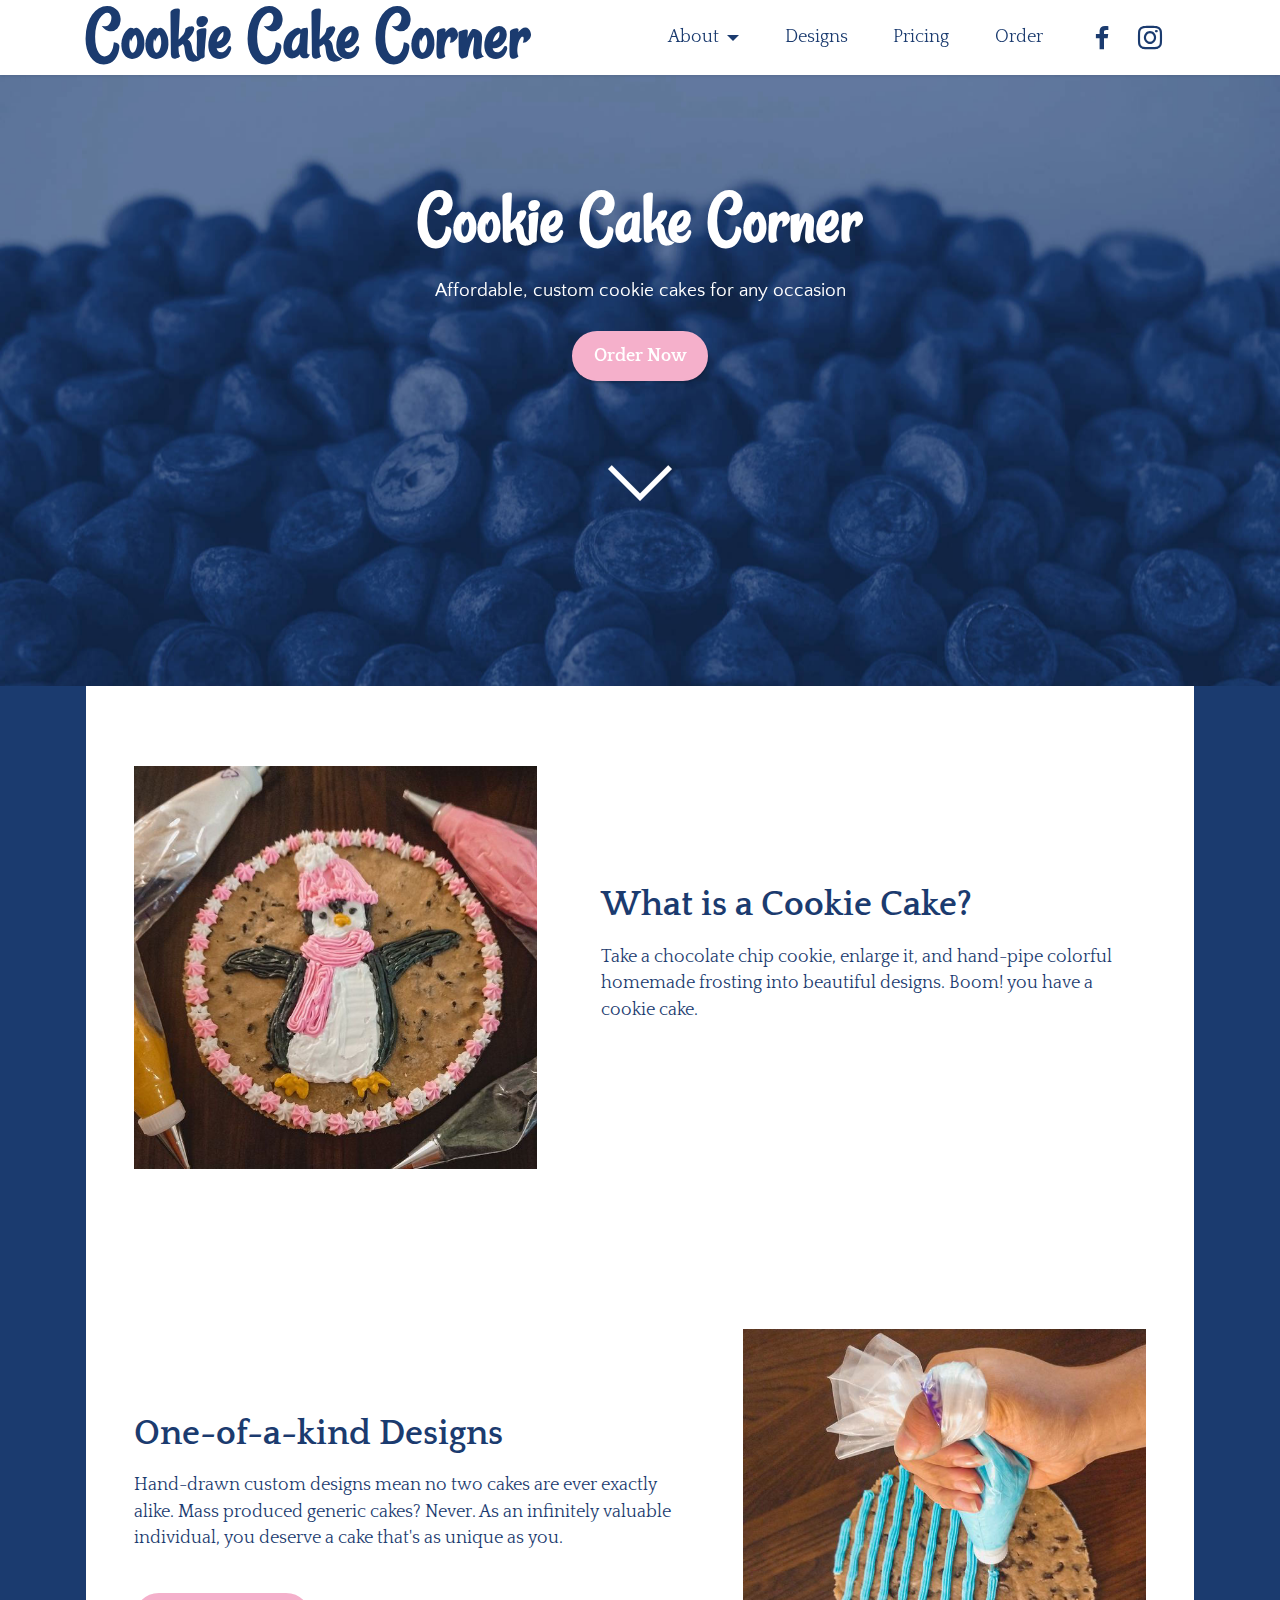
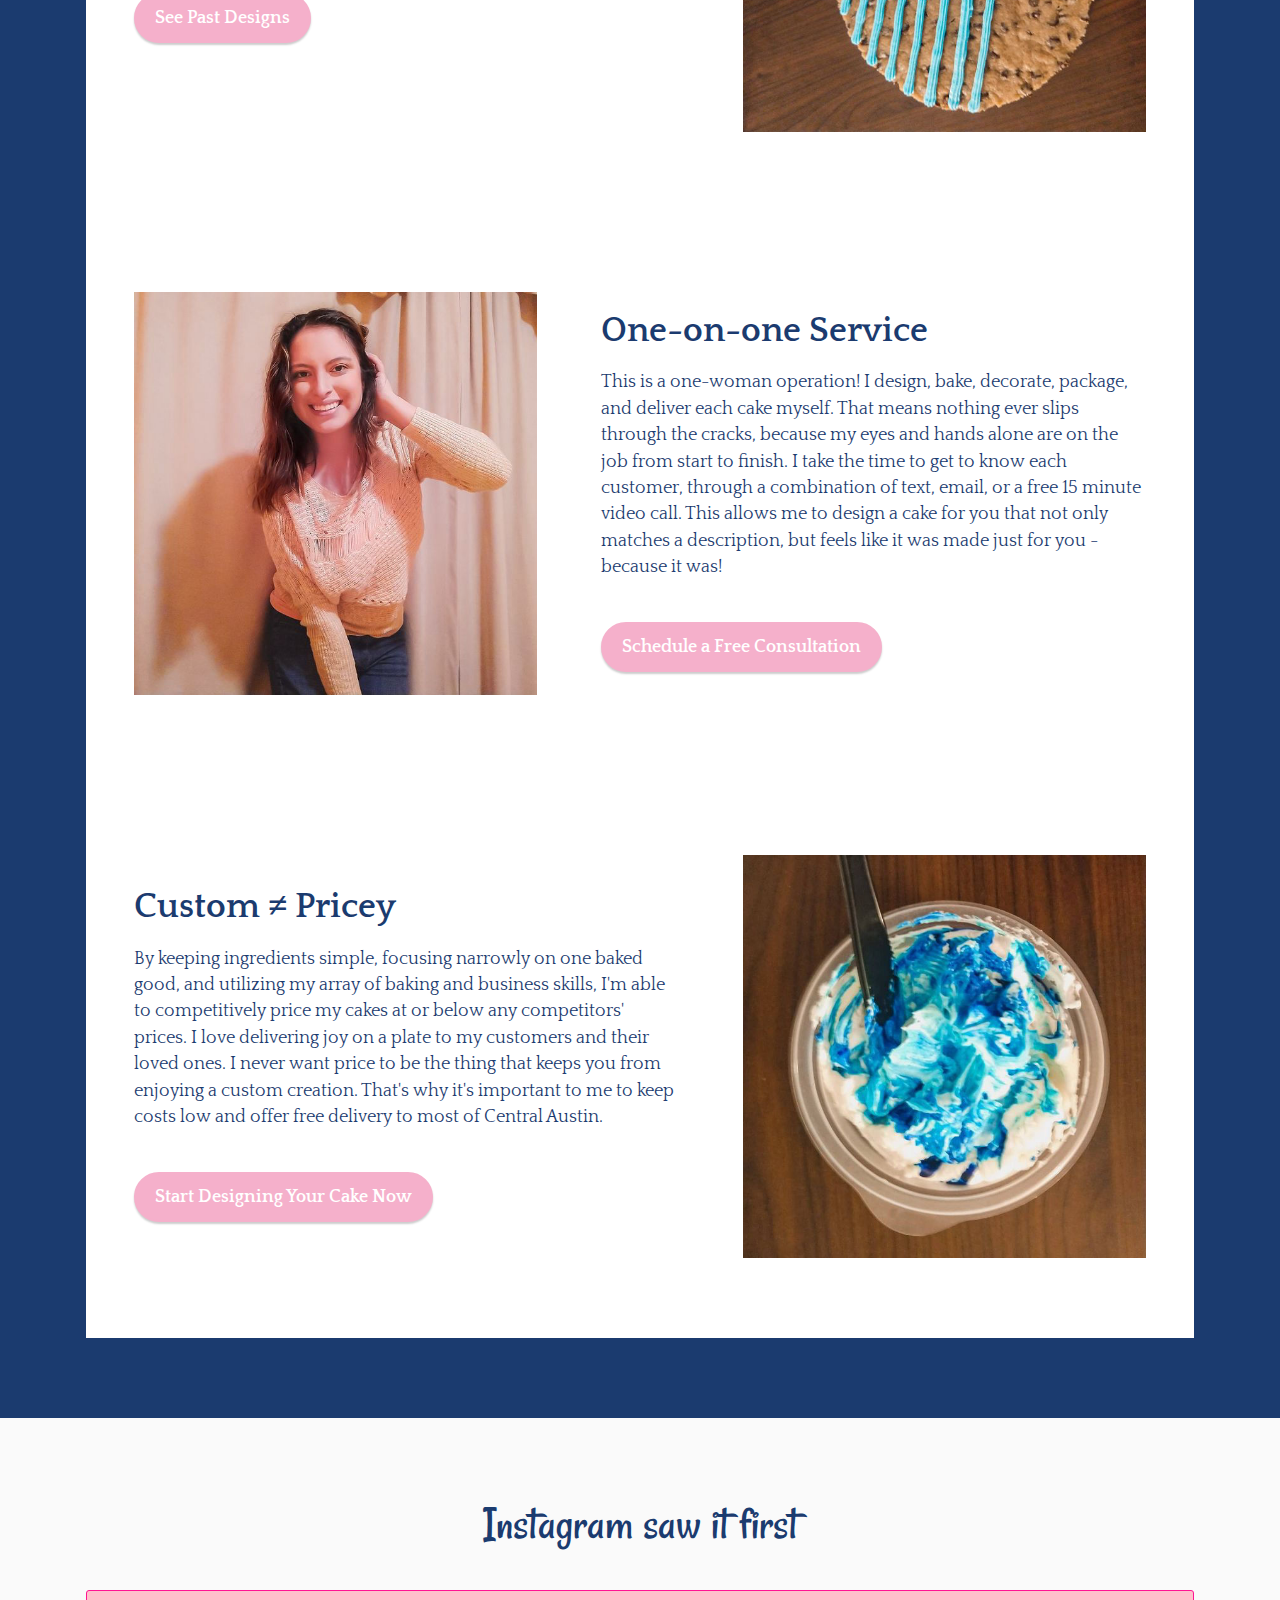
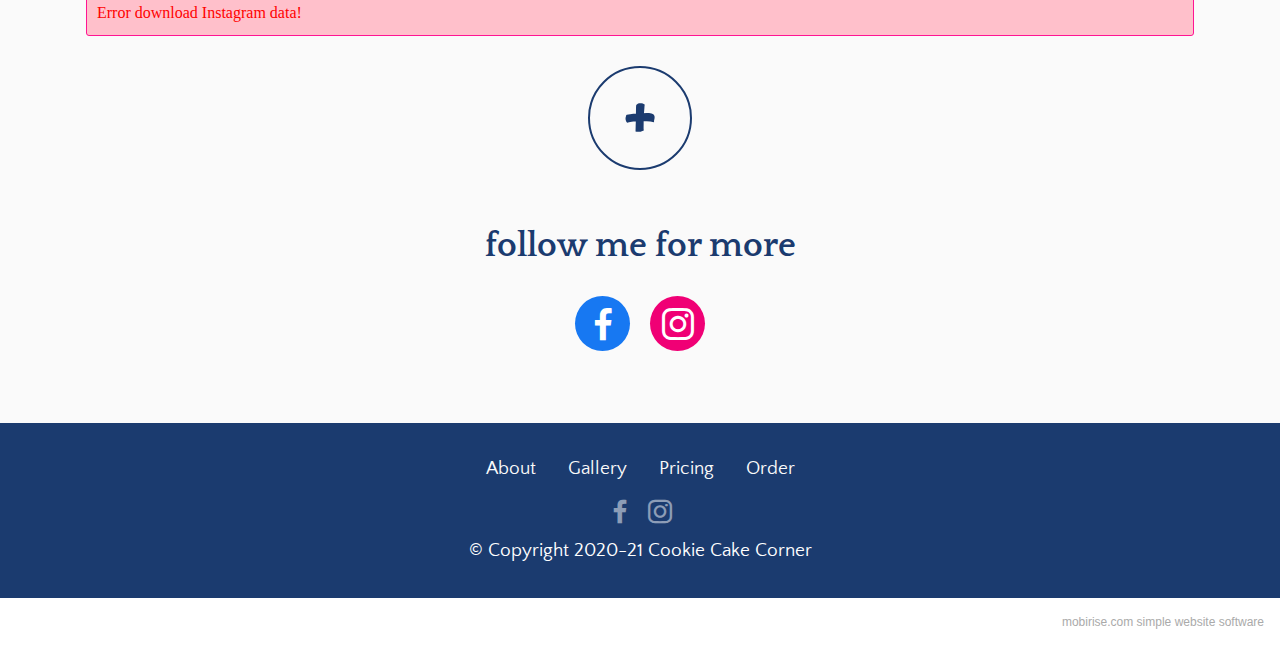
==== commit ec2a1ff4: "new analytics" ====
--- a/index.html
+++ b/index.html
@@ -33,13 +33,14 @@
 
 <!-- Analytics -->
 <!-- Global site tag (gtag.js) - Google Analytics -->
-<script async src="https://www.googletagmanager.com/gtag/js?id=G-JN215PHJQZ"></script>
+<script async src="https://www.googletagmanager.com/gtag/js?id=UA-187240705-1">
+</script>
 <script>
   window.dataLayer = window.dataLayer || [];
   function gtag(){dataLayer.push(arguments);}
   gtag('js', new Date());
 
-  gtag('config', 'G-JN215PHJQZ');
+  gtag('config', 'UA-187240705-1');
 </script>
 <script src="loophole.js"></script>
 <!-- /Analytics -->
@@ -221,7 +222,7 @@
     </div>
 </section>
 
-<section class="mbr-instagram-feed" id="instagram-feed-block-19" data-per-row-grid="4" data-rows="1" data-per-row-slider="" data-spacing="10" data-full-width="" data-account="cookiecakecorner" data-rv-view="17" style="background-color: rgb(250, 250, 250); padding-top: 80px; padding-bottom: 40px;">
+<section class="mbr-instagram-feed" id="instagram-feed-block-19" data-per-row-grid="4" data-rows="1" data-per-row-slider="" data-spacing="10" data-full-width="" data-account="cookiecakecorner" data-rv-view="37" style="background-color: rgb(250, 250, 250); padding-top: 80px; padding-bottom: 40px;">
     
     <div class="container container_toggle">
         <div class="row">
@@ -315,7 +316,7 @@
             </div>
         </div>
     </div>
-</section><section style="background-color: #fff; font-family: -apple-system, BlinkMacSystemFont, 'Segoe UI', 'Roboto', 'Helvetica Neue', Arial, sans-serif; color:#aaa; font-size:12px; padding: 0; align-items: center; display: flex;"><a href="https://mobirise.site/v" style="flex: 1 1; height: 3rem; padding-left: 1rem;"></a><p style="flex: 0 0 auto; margin:0; padding-right:1rem;"><a href="https://mobirise.site/t" style="color:#aaa;">Created</a> with Mobirise free template</p></section><script src="assets/web/assets/jquery/jquery.min.js"></script>  <script src="assets/popper/popper.min.js"></script>  <script src="assets/tether/tether.min.js"></script>  <script src="assets/bootstrap/js/bootstrap.min.js"></script>  <script src="assets/smoothscroll/smooth-scroll.js"></script>  <script src="assets/dropdown/js/nav-dropdown.js"></script>  <script src="assets/dropdown/js/navbar-dropdown.js"></script>  <script src="assets/touchswipe/jquery.touch-swipe.min.js"></script>  <script src="assets/vimeoplayer/jquery.mb.vimeo_player.js"></script>  <script src="assets/parallax/jarallax.min.js"></script>  <script src="assets/instagram-feed/index.js"></script>  <script src="assets/slick/slick.min.js"></script>  <script src="assets/theme/js/script.js"></script>  
+</section><section style="background-color: #fff; font-family: -apple-system, BlinkMacSystemFont, 'Segoe UI', 'Roboto', 'Helvetica Neue', Arial, sans-serif; color:#aaa; font-size:12px; padding: 0; align-items: center; display: flex;"><a href="https://mobirise.site/o" style="flex: 1 1; height: 3rem; padding-left: 1rem;"></a><p style="flex: 0 0 auto; margin:0; padding-right:1rem;"><a href="https://mobirise.site" style="color:#aaa;">mobirise.com</a> simple website software</p></section><script src="assets/web/assets/jquery/jquery.min.js"></script>  <script src="assets/popper/popper.min.js"></script>  <script src="assets/tether/tether.min.js"></script>  <script src="assets/bootstrap/js/bootstrap.min.js"></script>  <script src="assets/smoothscroll/smooth-scroll.js"></script>  <script src="assets/dropdown/js/nav-dropdown.js"></script>  <script src="assets/dropdown/js/navbar-dropdown.js"></script>  <script src="assets/touchswipe/jquery.touch-swipe.min.js"></script>  <script src="assets/vimeoplayer/jquery.mb.vimeo_player.js"></script>  <script src="assets/parallax/jarallax.min.js"></script>  <script src="assets/instagram-feed/index.js"></script>  <script src="assets/slick/slick.min.js"></script>  <script src="assets/theme/js/script.js"></script>  
   
   
  <div id="scrollToTop" class="scrollToTop mbr-arrow-up"><a style="text-align: center;"><i class="mbr-arrow-up-icon mbr-arrow-up-icon-cm cm-icon cm-icon-smallarrow-up"></i></a></div>
--- a/assets/mobirise/css/mbr-additional.css
+++ b/assets/mobirise/css/mbr-additional.css
@@ -714,6 +714,14 @@
 }
 a {
   transition: color 0.6s;
+}
+.cid-soG3Lv93Vl {
+  padding-top: 2rem;
+  padding-bottom: 2rem;
+  background-color: #ffffff;
+}
+.cid-soG3Lv93Vl .mbr-section-title {
+  color: #f5b0cb;
 }
 .cid-shZnjHWmHh {
   padding-top: 4rem;
@@ -2521,36 +2529,6 @@
 .cid-sj17iselIa .media-container-row .row-copirayt p {
   width: 100%;
 }
-.cid-smMbxQgqr2 {
-  padding-top: 6rem;
-  padding-bottom: 6rem;
-  background-image: linear-gradient(158deg, #f5b0cb 10%, #1b3b6f 100%) !important;
-}
-.cid-smMbxQgqr2 .mbr-text,
-.cid-smMbxQgqr2 .mbr-section-btn P {
-  text-align: center;
-}
-.cid-sgXEjK3Ylu {
-  padding-top: 5rem;
-  padding-bottom: 4rem;
-  background-color: #fafafa;
-}
-@media (max-width: 991px) {
-  .cid-sgXEjK3Ylu .image-wrapper {
-    margin-bottom: 1rem;
-  }
-}
-.cid-sgXEjK3Ylu img {
-  width: 100%;
-}
-@media (min-width: 992px) {
-  .cid-sgXEjK3Ylu .text-wrapper {
-    padding: 2rem;
-  }
-}
-.cid-sgXEjK3Ylu .mbr-section-title {
-  color: #1b3b6f;
-}
 .cid-sh0wXsdpSQ {
   padding-top: 3rem;
   padding-bottom: 3rem;
@@ -2620,6 +2598,27 @@
 }
 .cid-sh0wXsdpSQ .card-title,
 .cid-sh0wXsdpSQ .card-box {
+  color: #1b3b6f;
+}
+.cid-sgXEjK3Ylu {
+  padding-top: 5rem;
+  padding-bottom: 4rem;
+  background-color: #fafafa;
+}
+@media (max-width: 991px) {
+  .cid-sgXEjK3Ylu .image-wrapper {
+    margin-bottom: 1rem;
+  }
+}
+.cid-sgXEjK3Ylu img {
+  width: 100%;
+}
+@media (min-width: 992px) {
+  .cid-sgXEjK3Ylu .text-wrapper {
+    padding: 2rem;
+  }
+}
+.cid-sgXEjK3Ylu .mbr-section-title {
   color: #1b3b6f;
 }
 .cid-sh1dESmmU8 {
--- a/assets/mobirise/css/mbr-additional.css
+++ b/assets/mobirise/css/mbr-additional.css
@@ -714,6 +714,14 @@
 }
 a {
   transition: color 0.6s;
+}
+.cid-soG3Lv93Vl {
+  padding-top: 2rem;
+  padding-bottom: 2rem;
+  background-color: #ffffff;
+}
+.cid-soG3Lv93Vl .mbr-section-title {
+  color: #f5b0cb;
 }
 .cid-shZnjHWmHh {
   padding-top: 4rem;
@@ -2521,36 +2529,6 @@
 .cid-sj17iselIa .media-container-row .row-copirayt p {
   width: 100%;
 }
-.cid-smMbxQgqr2 {
-  padding-top: 6rem;
-  padding-bottom: 6rem;
-  background-image: linear-gradient(158deg, #f5b0cb 10%, #1b3b6f 100%) !important;
-}
-.cid-smMbxQgqr2 .mbr-text,
-.cid-smMbxQgqr2 .mbr-section-btn P {
-  text-align: center;
-}
-.cid-sgXEjK3Ylu {
-  padding-top: 5rem;
-  padding-bottom: 4rem;
-  background-color: #fafafa;
-}
-@media (max-width: 991px) {
-  .cid-sgXEjK3Ylu .image-wrapper {
-    margin-bottom: 1rem;
-  }
-}
-.cid-sgXEjK3Ylu img {
-  width: 100%;
-}
-@media (min-width: 992px) {
-  .cid-sgXEjK3Ylu .text-wrapper {
-    padding: 2rem;
-  }
-}
-.cid-sgXEjK3Ylu .mbr-section-title {
-  color: #1b3b6f;
-}
 .cid-sh0wXsdpSQ {
   padding-top: 3rem;
   padding-bottom: 3rem;
@@ -2620,6 +2598,27 @@
 }
 .cid-sh0wXsdpSQ .card-title,
 .cid-sh0wXsdpSQ .card-box {
+  color: #1b3b6f;
+}
+.cid-sgXEjK3Ylu {
+  padding-top: 5rem;
+  padding-bottom: 4rem;
+  background-color: #fafafa;
+}
+@media (max-width: 991px) {
+  .cid-sgXEjK3Ylu .image-wrapper {
+    margin-bottom: 1rem;
+  }
+}
+.cid-sgXEjK3Ylu img {
+  width: 100%;
+}
+@media (min-width: 992px) {
+  .cid-sgXEjK3Ylu .text-wrapper {
+    padding: 2rem;
+  }
+}
+.cid-sgXEjK3Ylu .mbr-section-title {
   color: #1b3b6f;
 }
 .cid-sh1dESmmU8 {
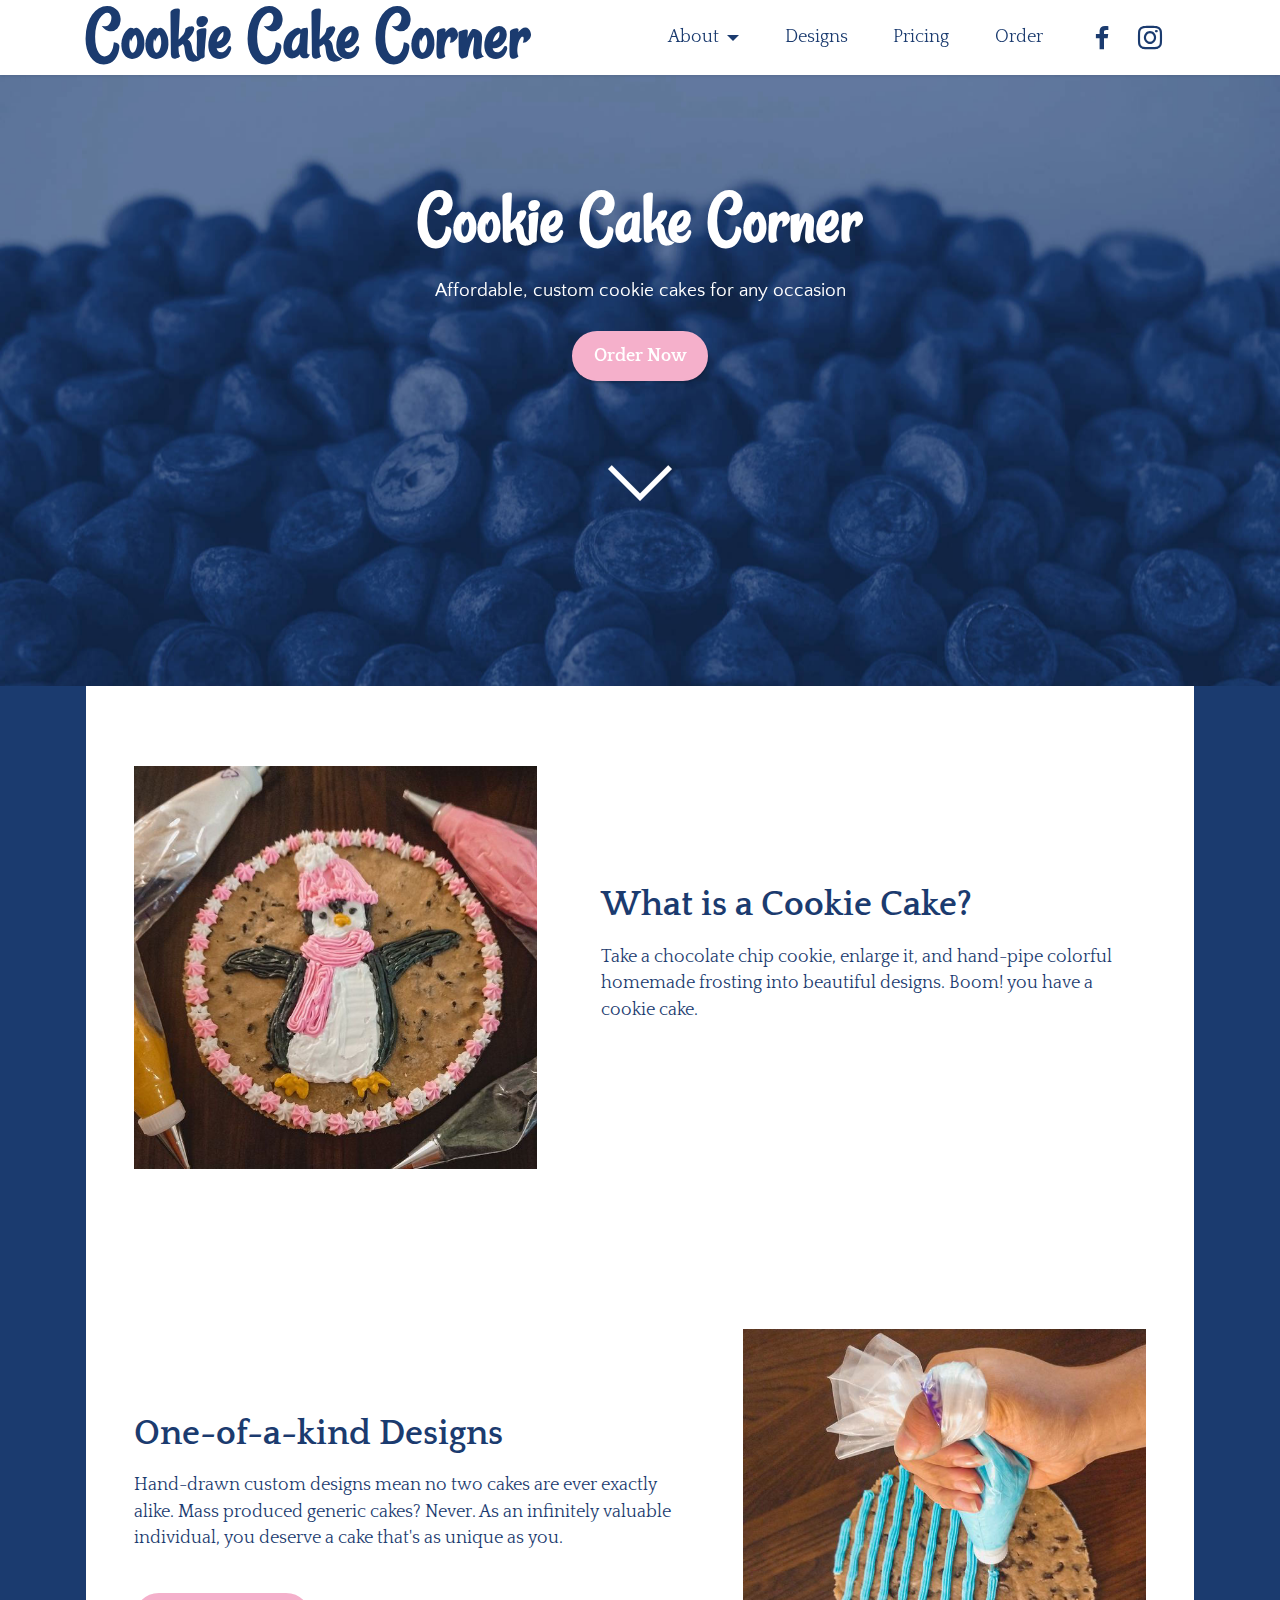
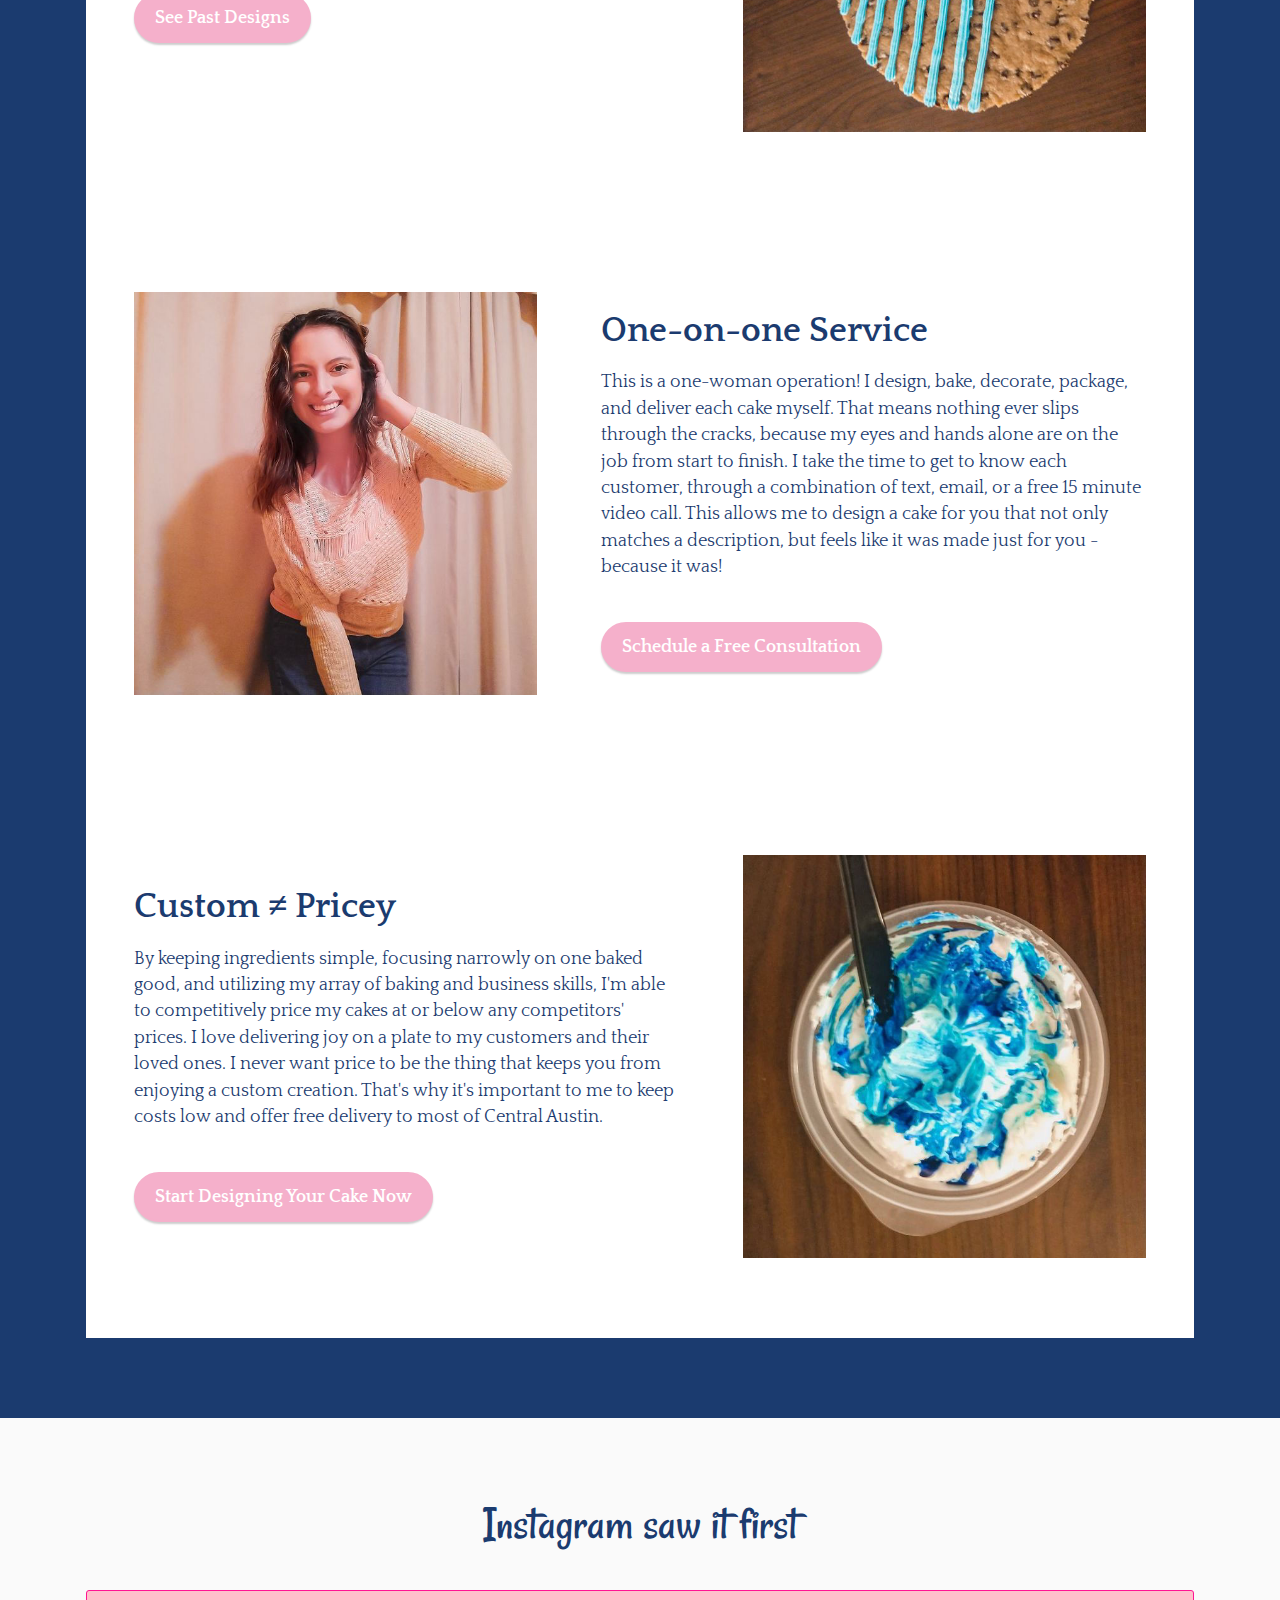
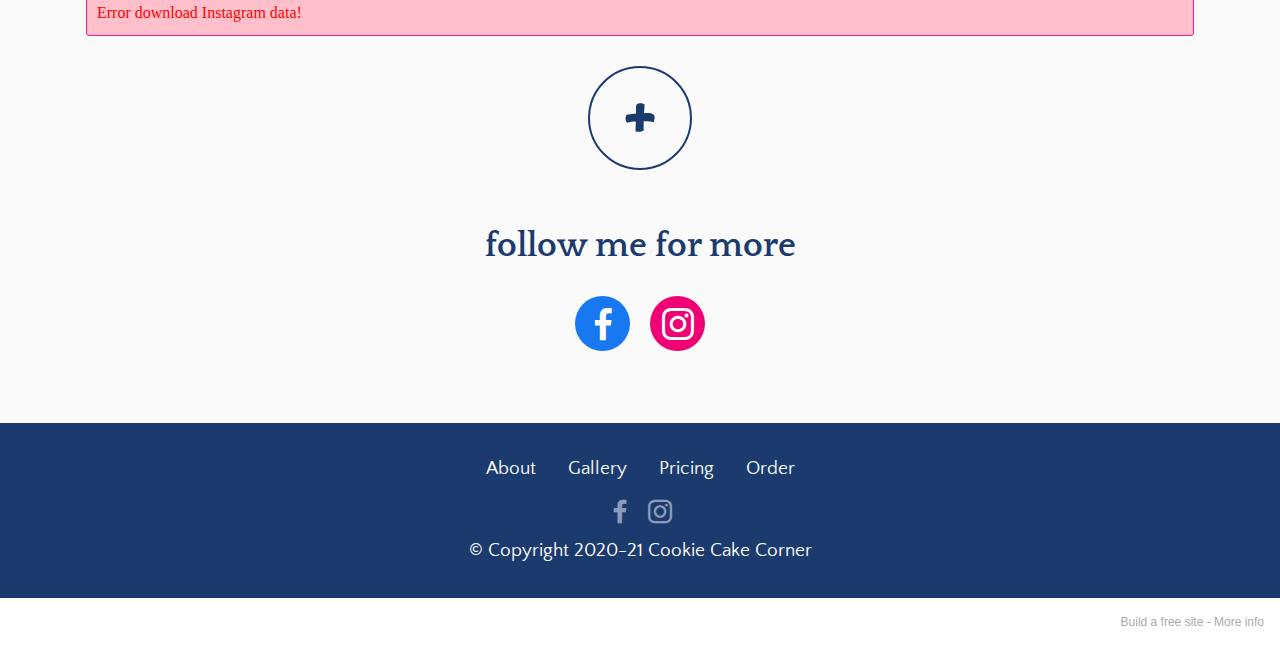
==== commit 46900f82: "new cakes" ====
--- a/index.html
+++ b/index.html
@@ -316,7 +316,7 @@
             </div>
         </div>
     </div>
-</section><section style="background-color: #fff; font-family: -apple-system, BlinkMacSystemFont, 'Segoe UI', 'Roboto', 'Helvetica Neue', Arial, sans-serif; color:#aaa; font-size:12px; padding: 0; align-items: center; display: flex;"><a href="https://mobirise.site/o" style="flex: 1 1; height: 3rem; padding-left: 1rem;"></a><p style="flex: 0 0 auto; margin:0; padding-right:1rem;"><a href="https://mobirise.site" style="color:#aaa;">mobirise.com</a> simple website software</p></section><script src="assets/web/assets/jquery/jquery.min.js"></script>  <script src="assets/popper/popper.min.js"></script>  <script src="assets/tether/tether.min.js"></script>  <script src="assets/bootstrap/js/bootstrap.min.js"></script>  <script src="assets/smoothscroll/smooth-scroll.js"></script>  <script src="assets/dropdown/js/nav-dropdown.js"></script>  <script src="assets/dropdown/js/navbar-dropdown.js"></script>  <script src="assets/touchswipe/jquery.touch-swipe.min.js"></script>  <script src="assets/vimeoplayer/jquery.mb.vimeo_player.js"></script>  <script src="assets/parallax/jarallax.min.js"></script>  <script src="assets/instagram-feed/index.js"></script>  <script src="assets/slick/slick.min.js"></script>  <script src="assets/theme/js/script.js"></script>  
+</section><section style="background-color: #fff; font-family: -apple-system, BlinkMacSystemFont, 'Segoe UI', 'Roboto', 'Helvetica Neue', Arial, sans-serif; color:#aaa; font-size:12px; padding: 0; align-items: center; display: flex;"><a href="https://mobirise.site/n" style="flex: 1 1; height: 3rem; padding-left: 1rem;"></a><p style="flex: 0 0 auto; margin:0; padding-right:1rem;">Build a free site - <a href="https://mobirise.site/w" style="color:#aaa;">More info</a></p></section><script src="assets/web/assets/jquery/jquery.min.js"></script>  <script src="assets/popper/popper.min.js"></script>  <script src="assets/tether/tether.min.js"></script>  <script src="assets/bootstrap/js/bootstrap.min.js"></script>  <script src="assets/smoothscroll/smooth-scroll.js"></script>  <script src="assets/dropdown/js/nav-dropdown.js"></script>  <script src="assets/dropdown/js/navbar-dropdown.js"></script>  <script src="assets/touchswipe/jquery.touch-swipe.min.js"></script>  <script src="assets/vimeoplayer/jquery.mb.vimeo_player.js"></script>  <script src="assets/parallax/jarallax.min.js"></script>  <script src="assets/instagram-feed/index.js"></script>  <script src="assets/slick/slick.min.js"></script>  <script src="assets/theme/js/script.js"></script>  
   
   
  <div id="scrollToTop" class="scrollToTop mbr-arrow-up"><a style="text-align: center;"><i class="mbr-arrow-up-icon mbr-arrow-up-icon-cm cm-icon cm-icon-smallarrow-up"></i></a></div>
